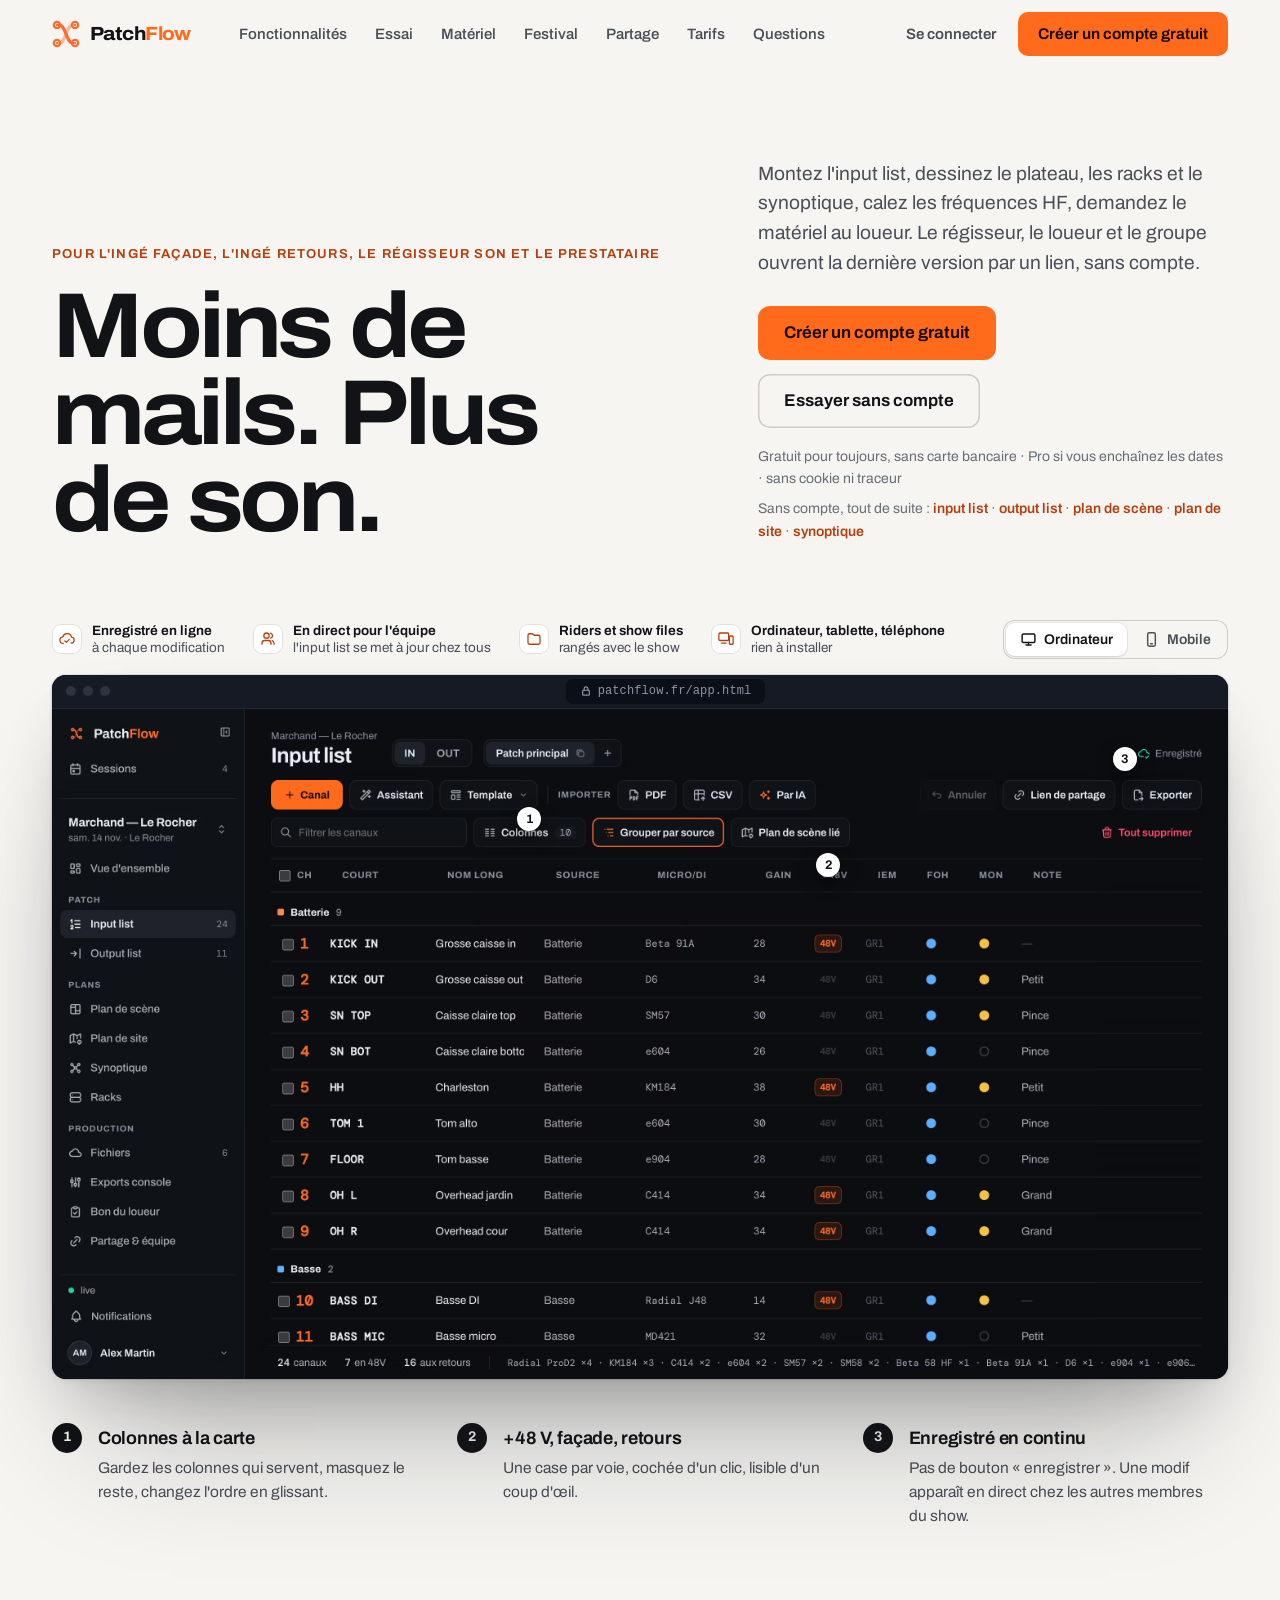
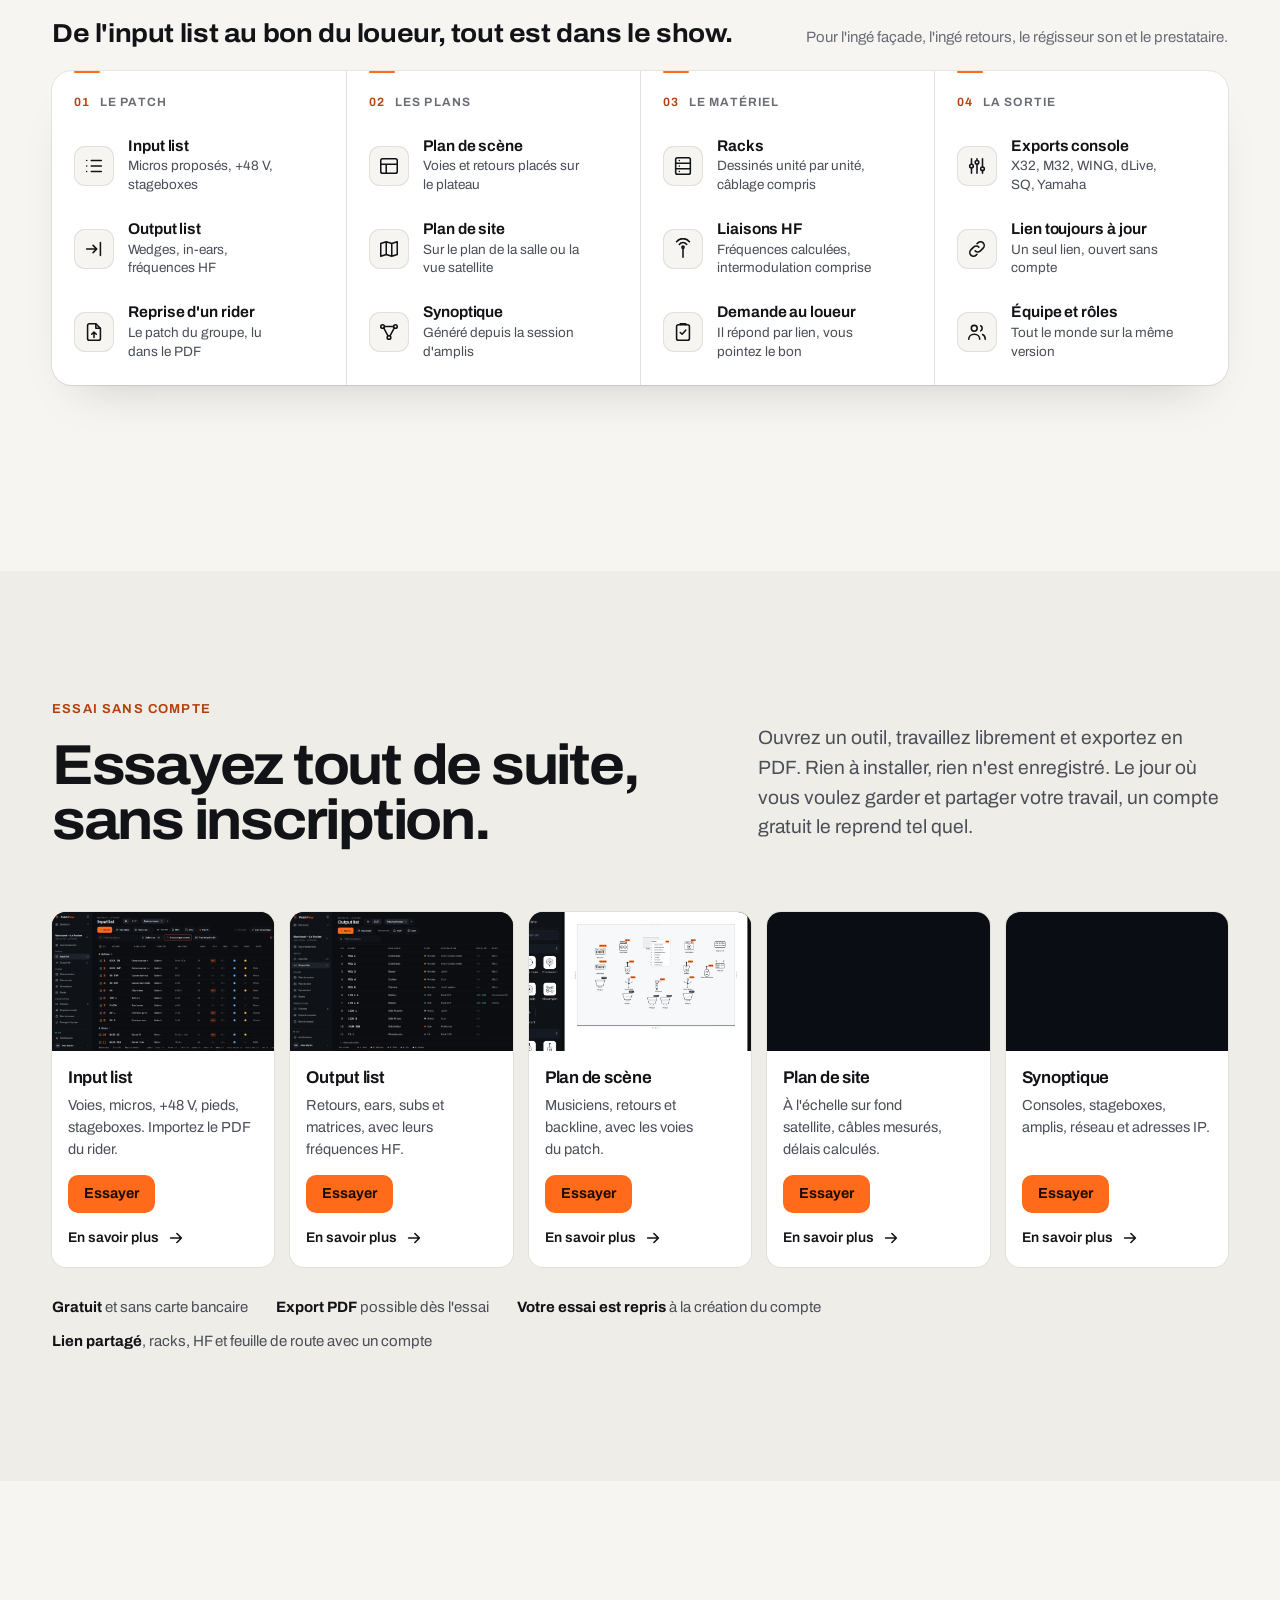
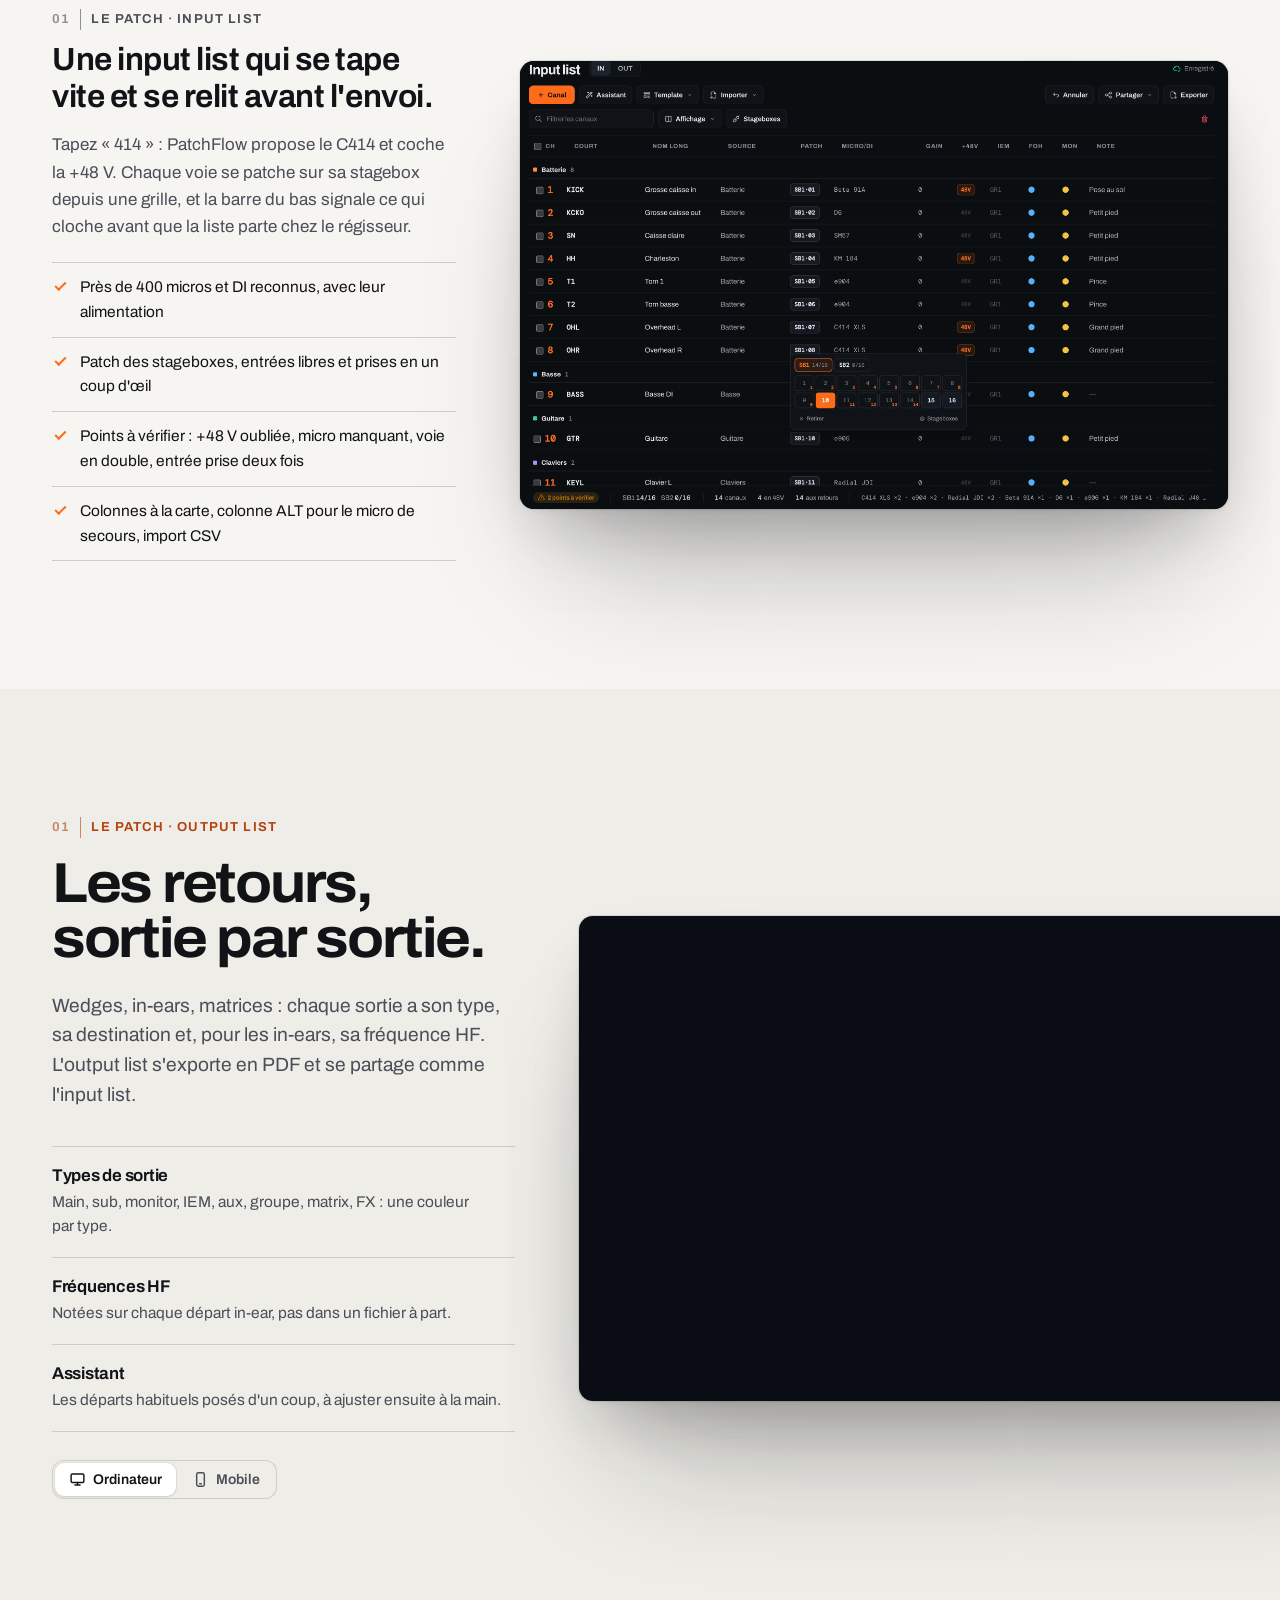
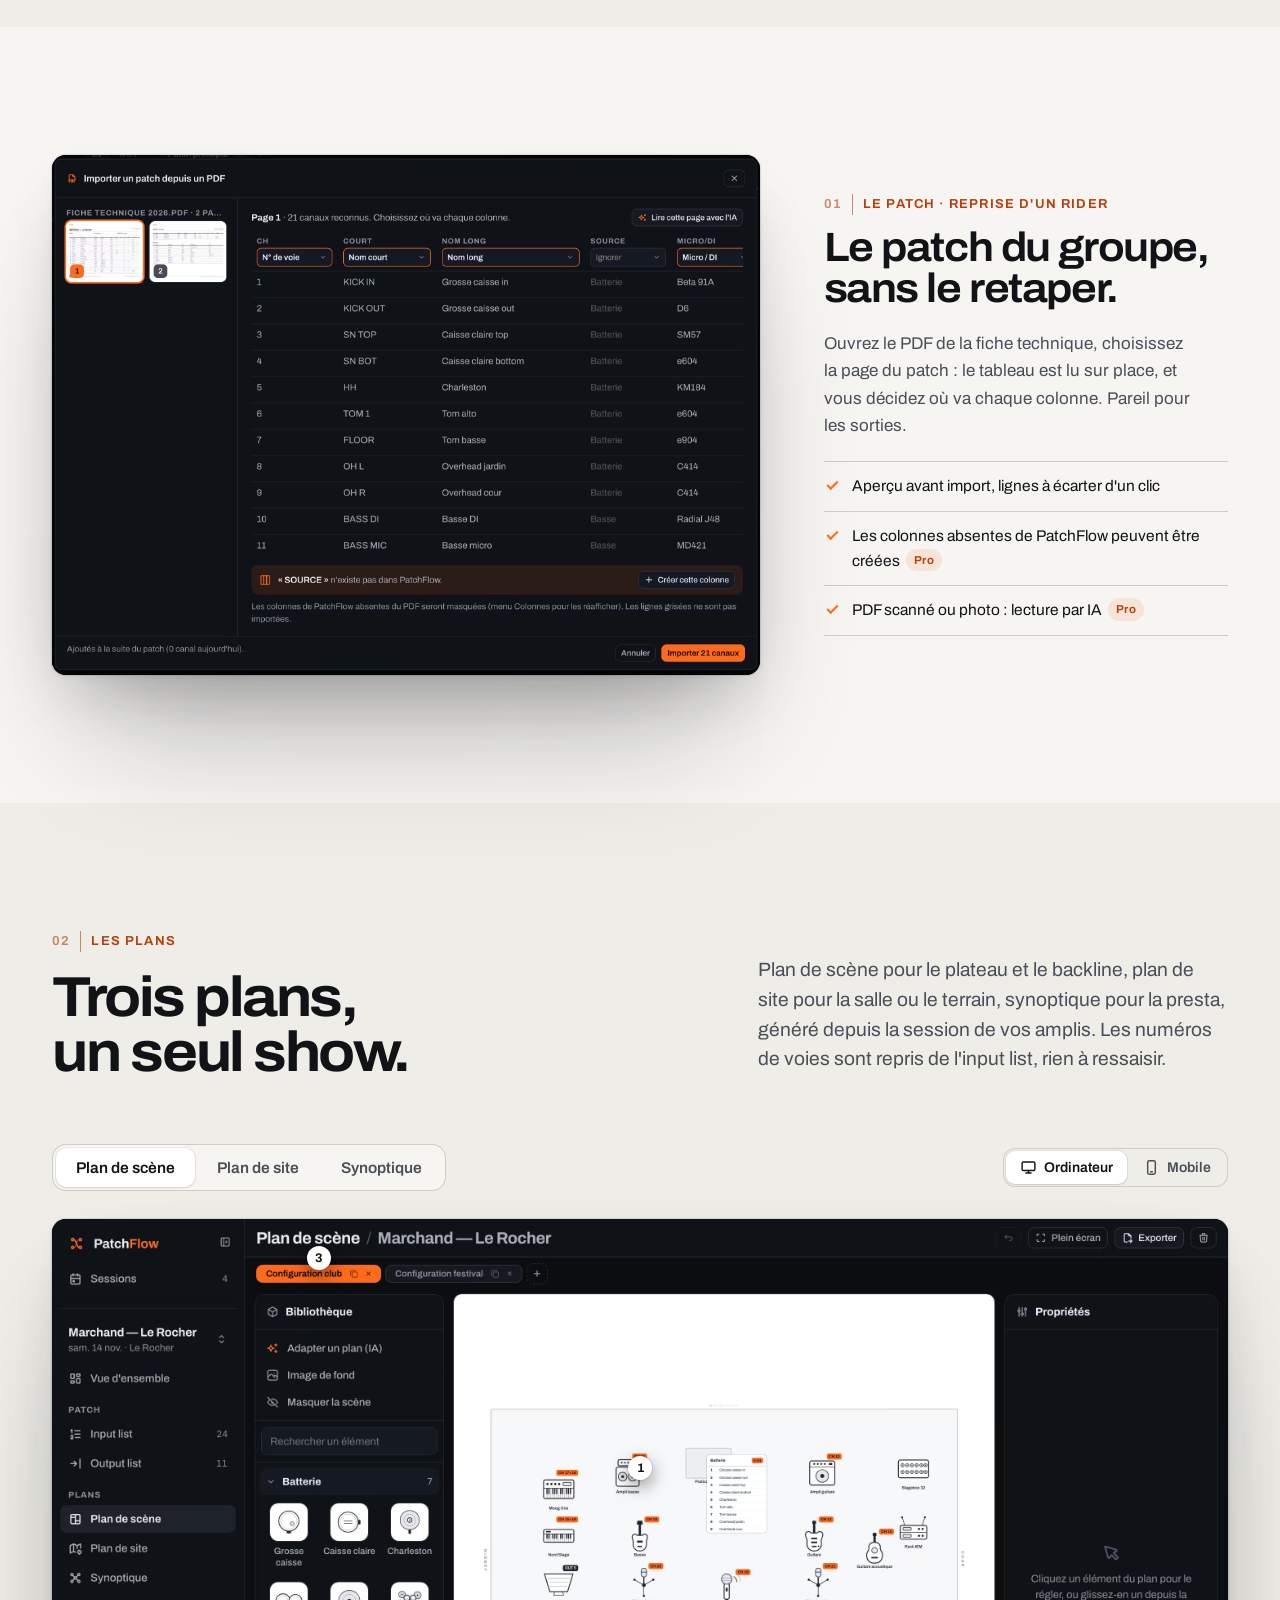
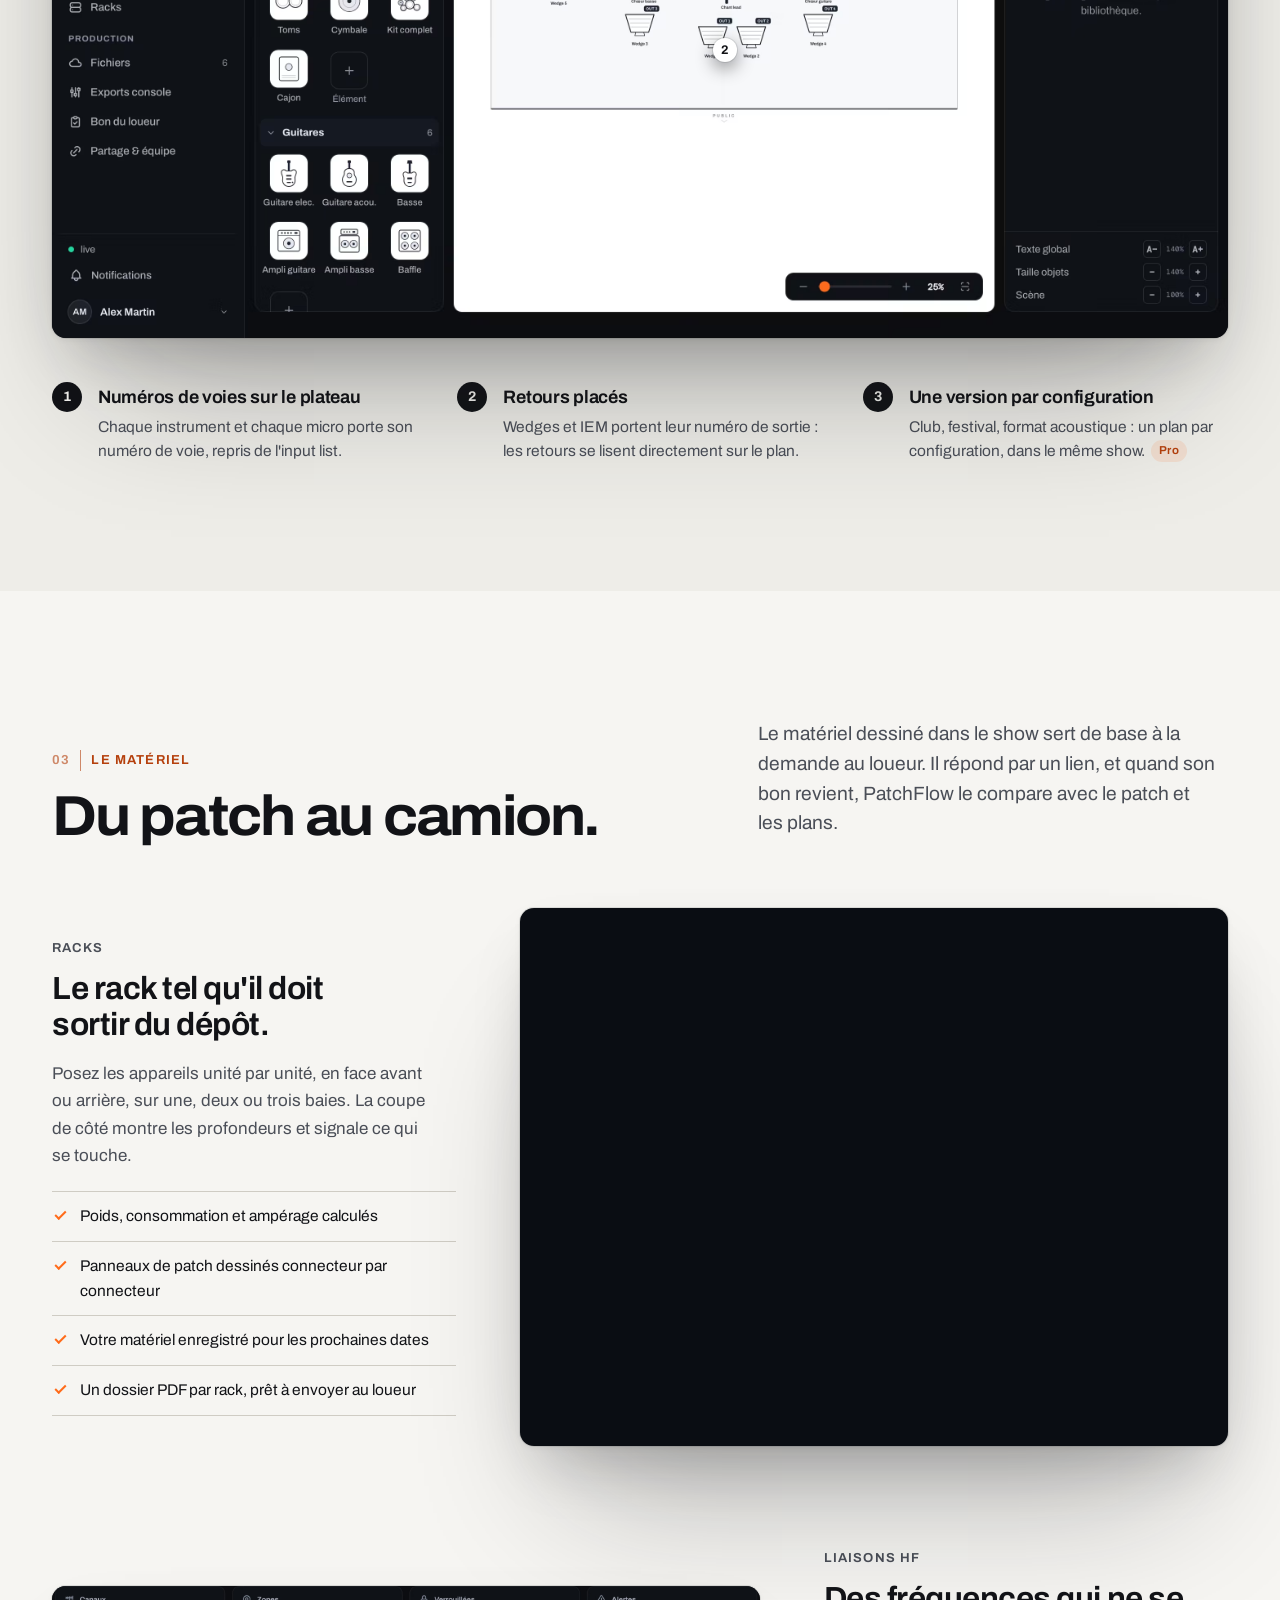
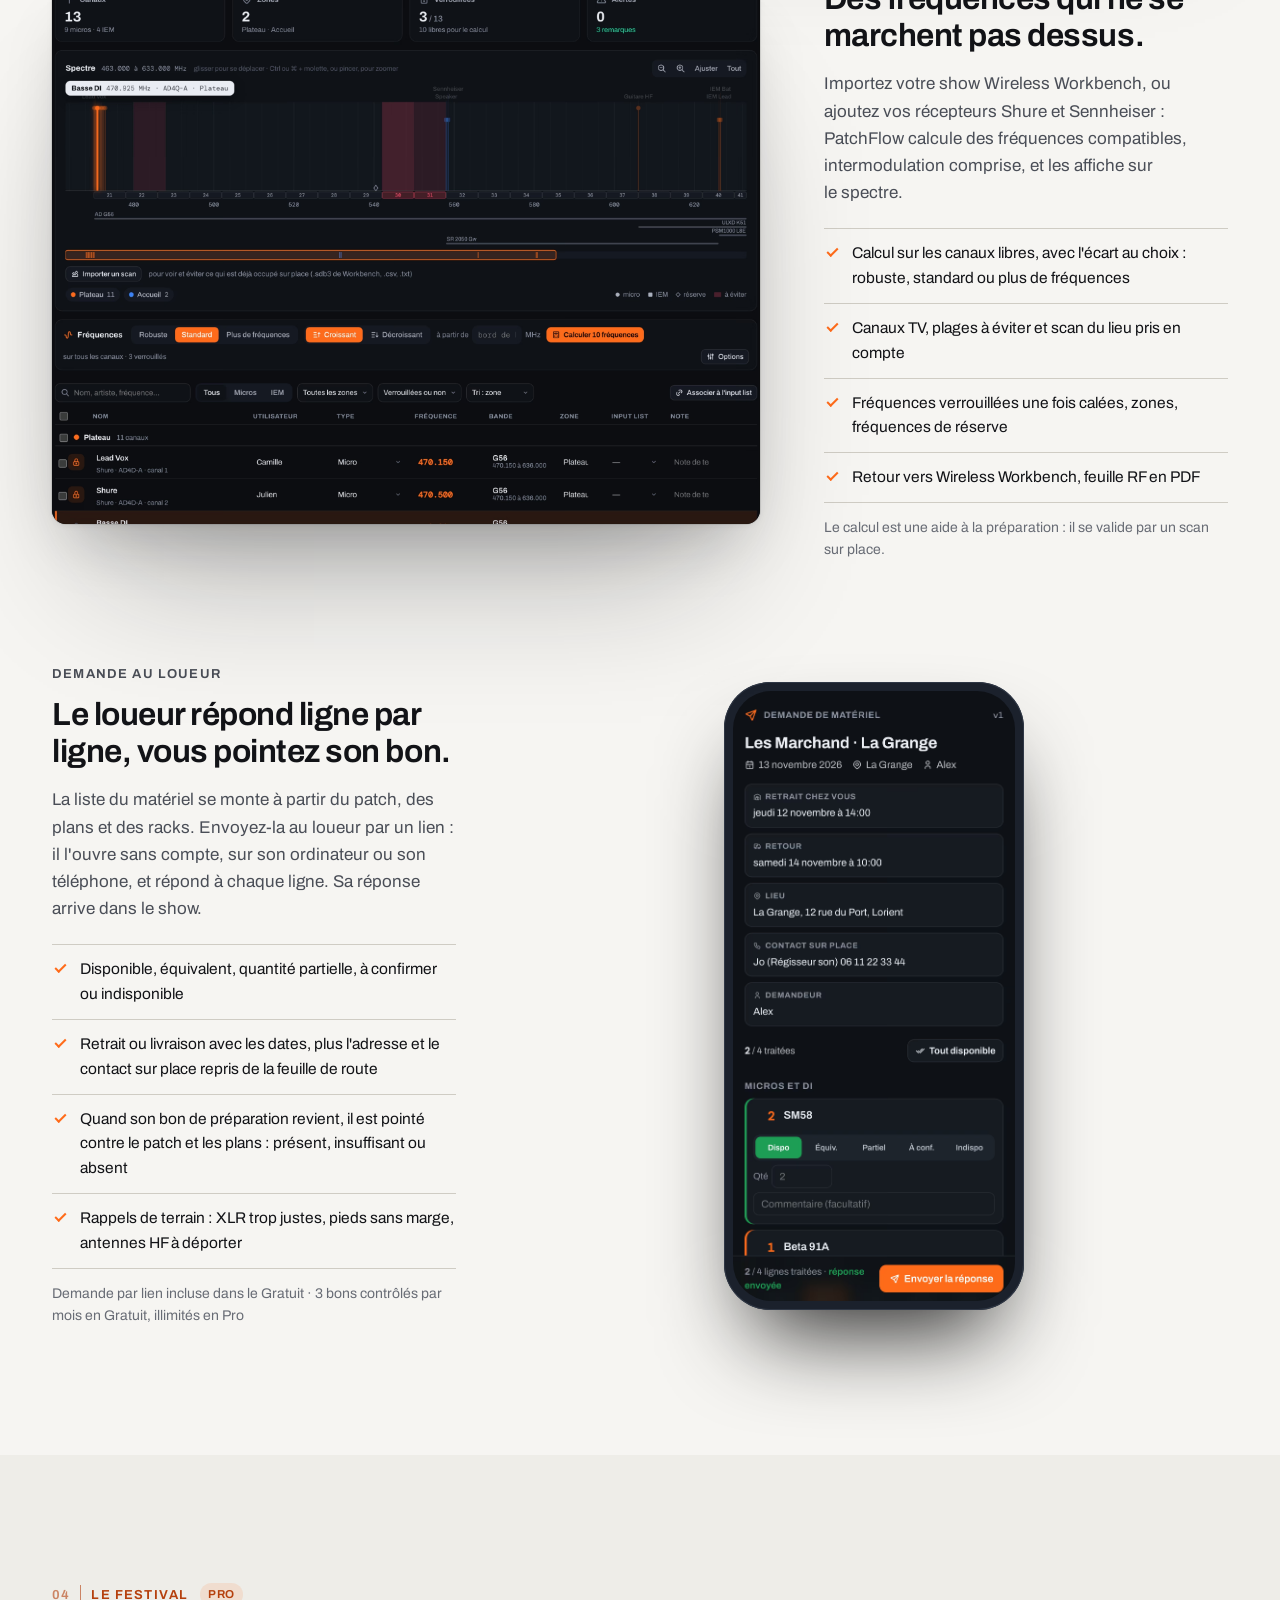
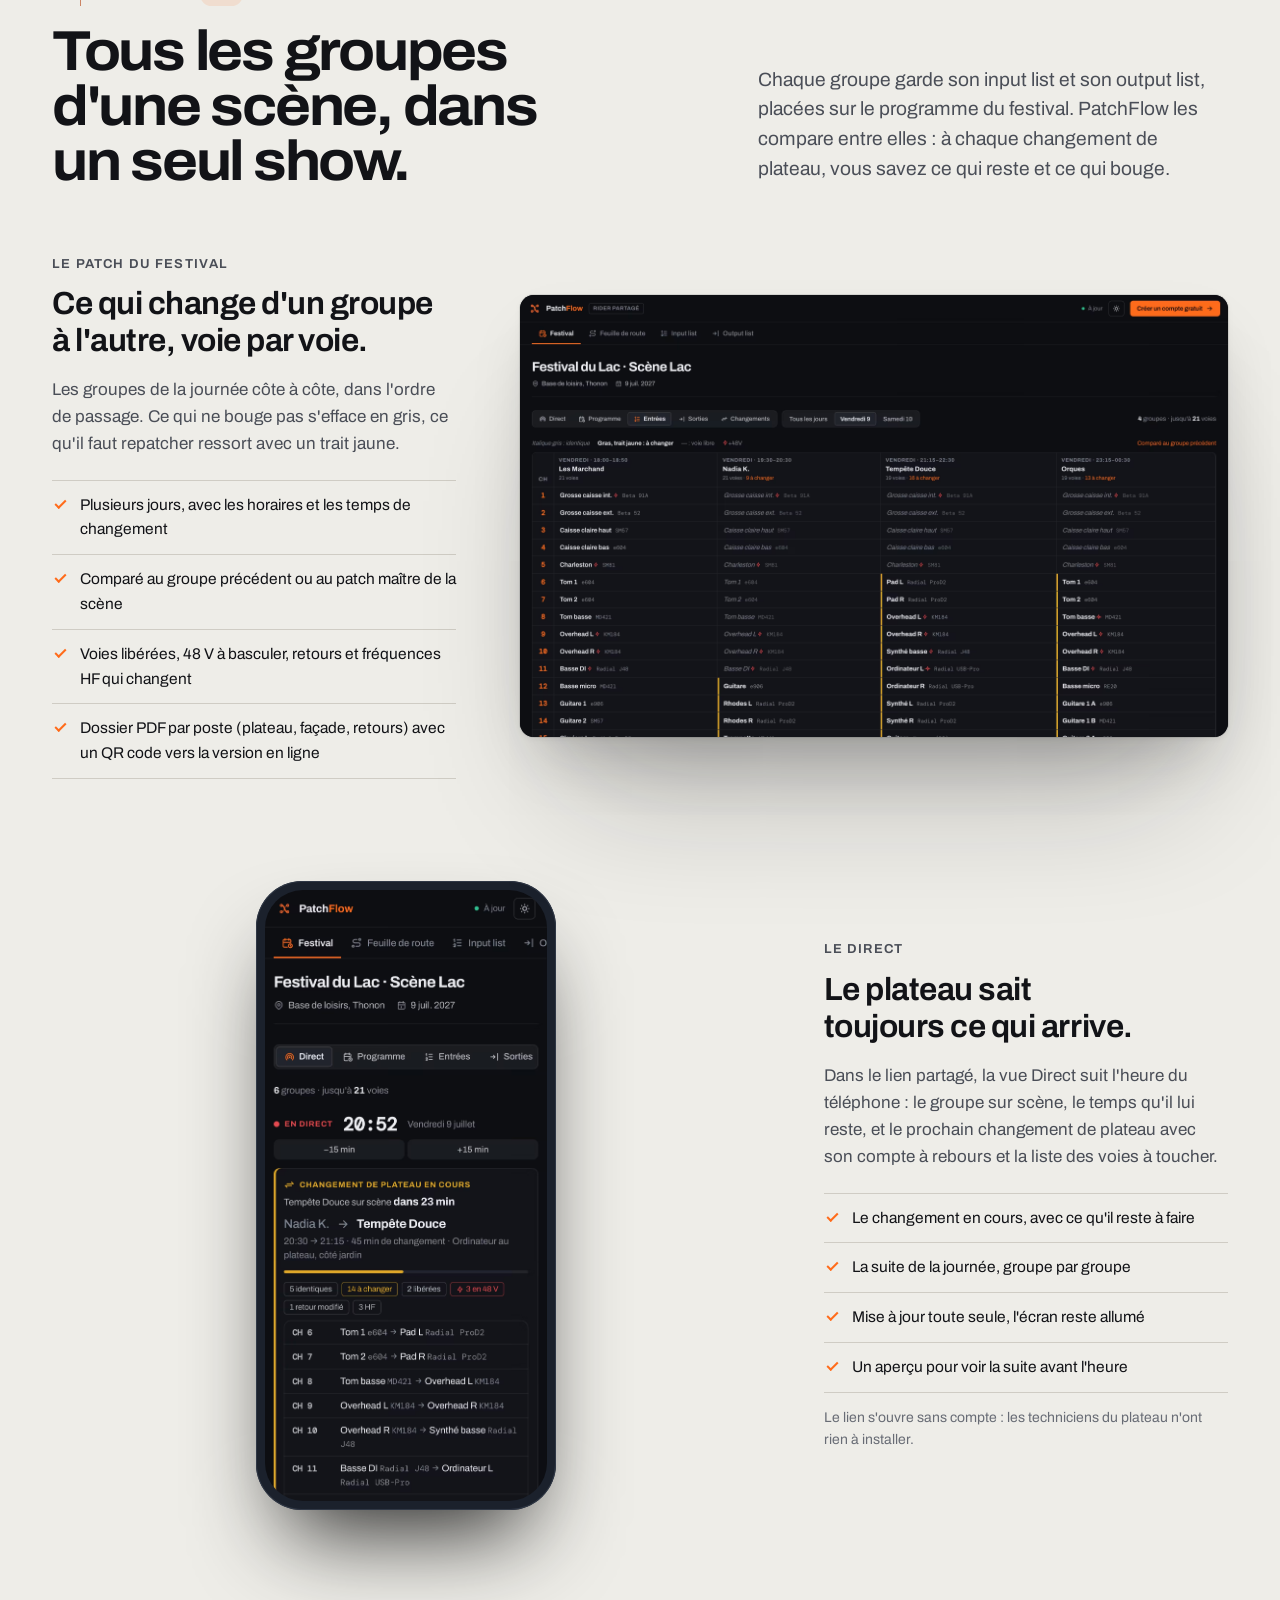
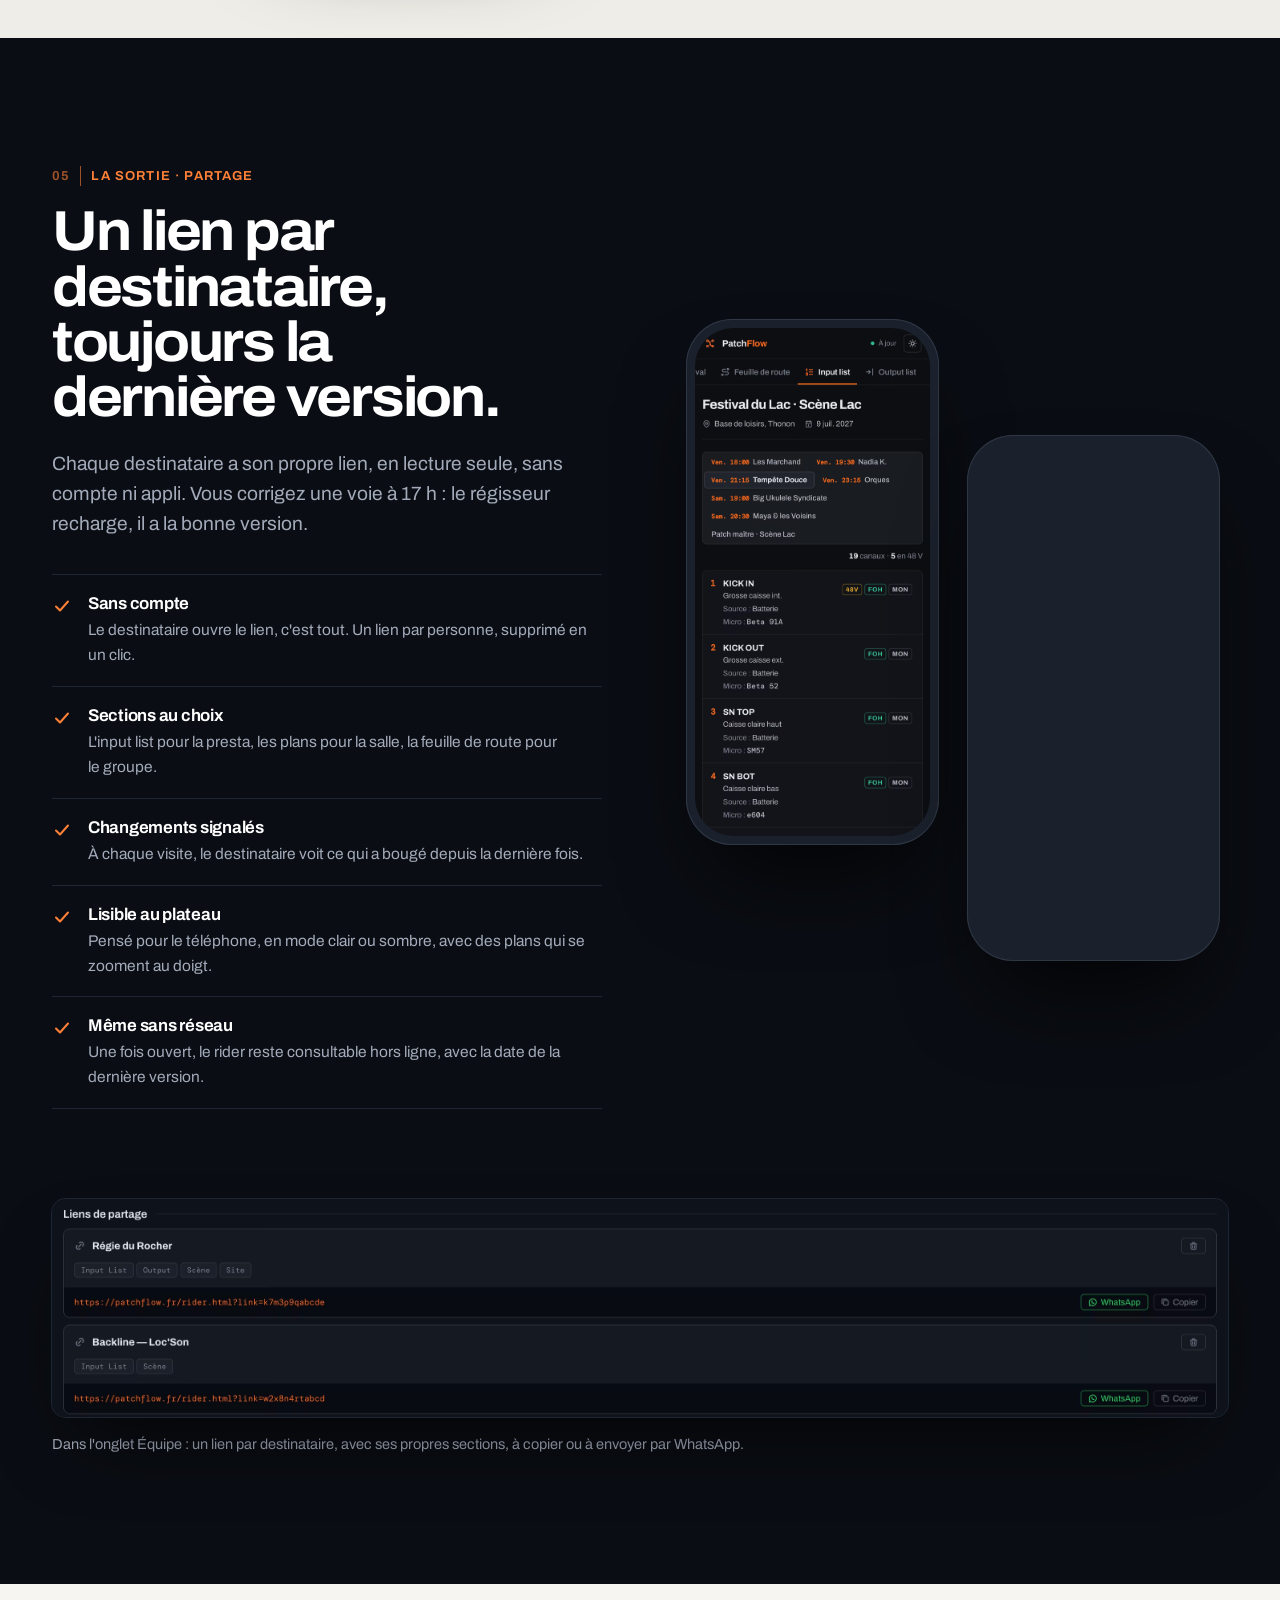
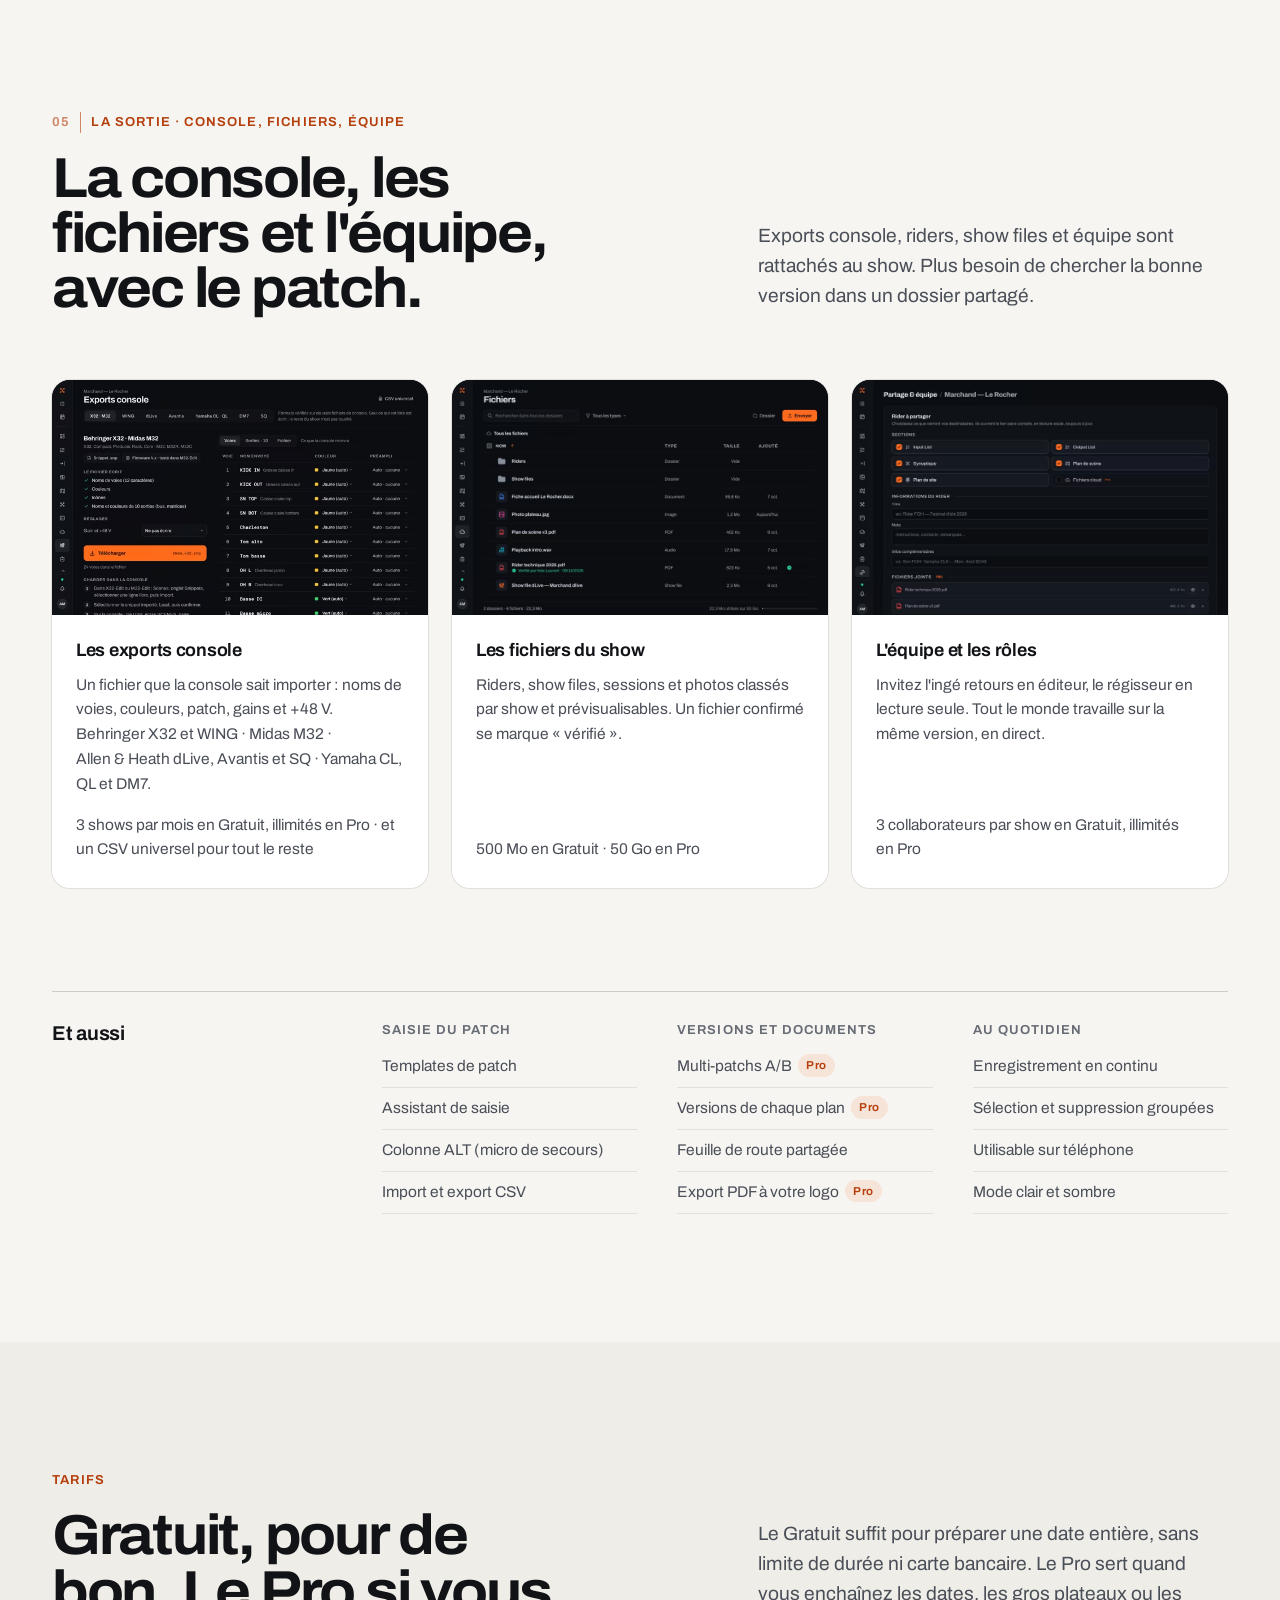
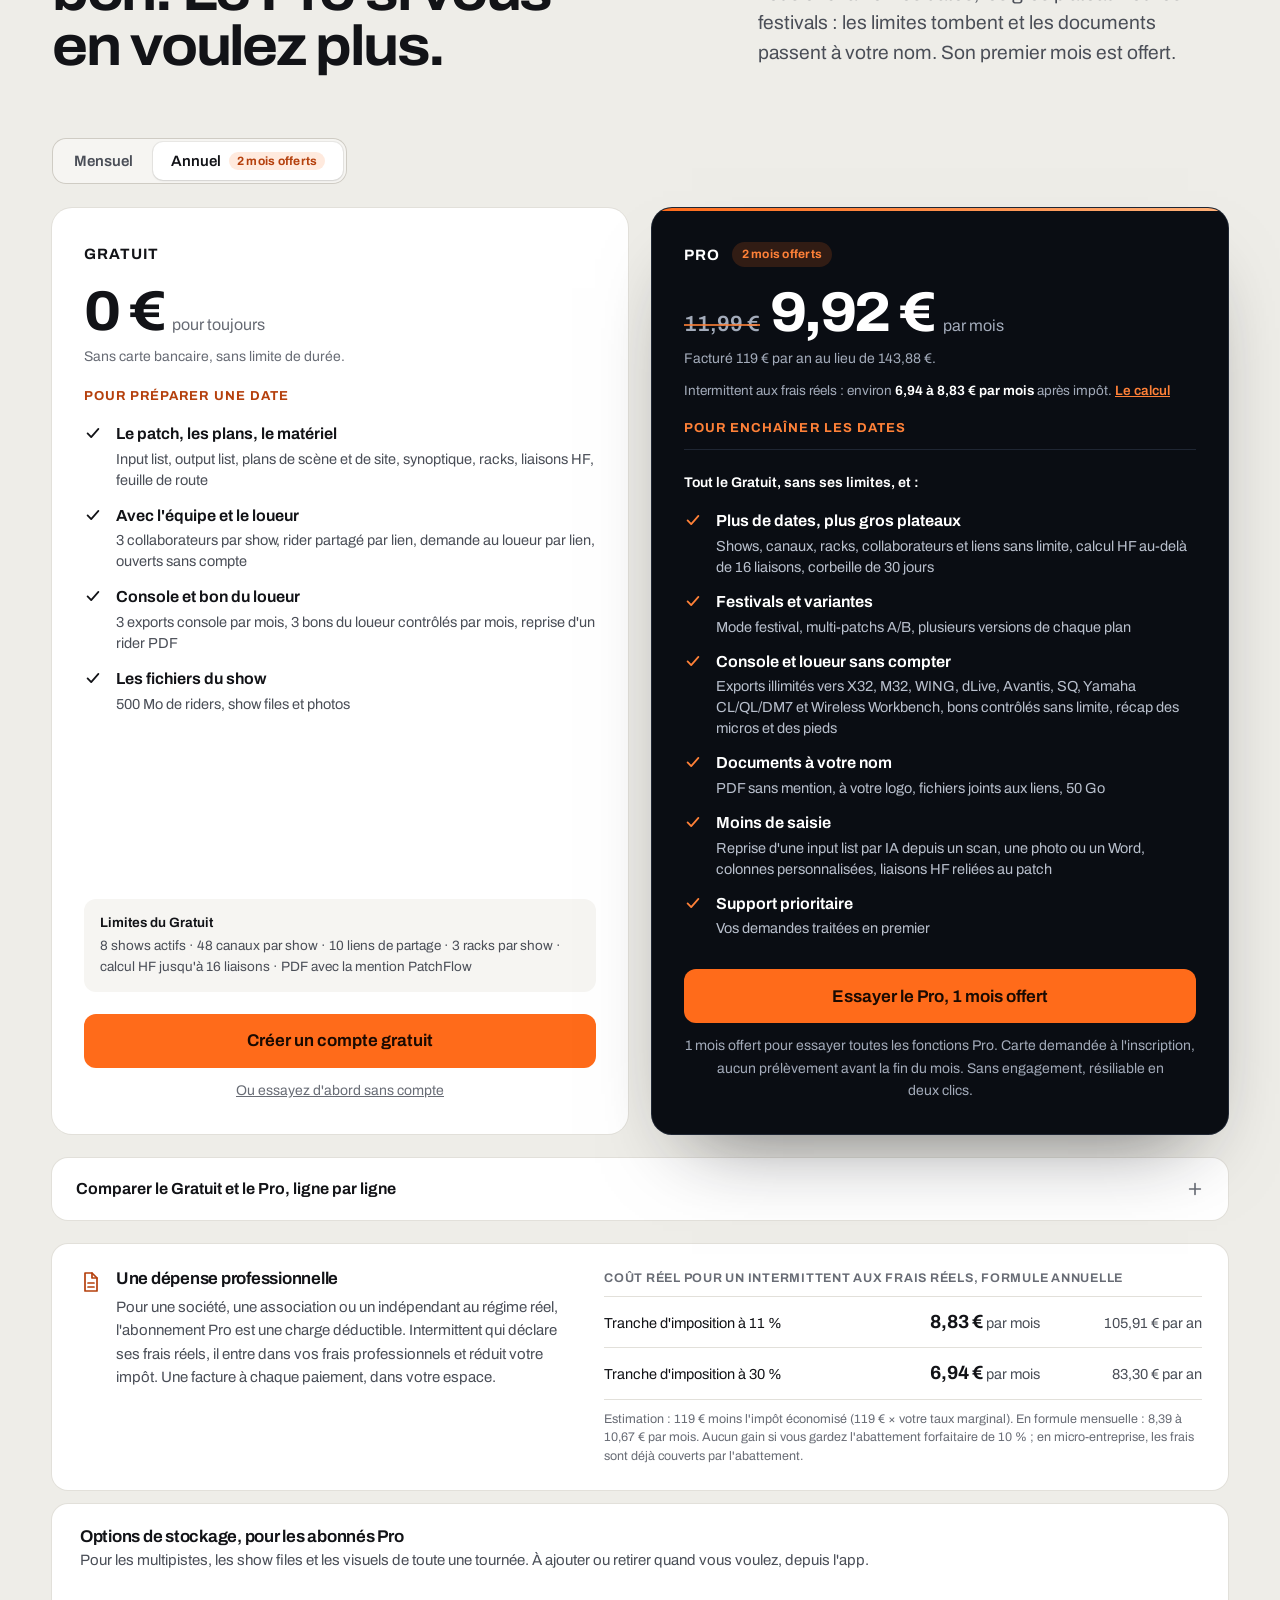
==== index.html @ 05299e14 "Accueil : retour du titre « Moins de mails. Plus de son. » en haut de page, la dernière section repr" ====
<!DOCTYPE html>
<html lang="fr">
<head>
<meta charset="utf-8"/>
<meta name="viewport" content="width=device-width,initial-scale=1"/>
<title>Input list et plan de scène gratuits pour le son · PatchFlow</title>
<meta name="description" content="Faites votre input list, votre plan de scène et votre fiche technique son en ligne, gratuitement et sans inscription. Export PDF et partage par lien."/>
<meta name="theme-color" content="#f6f5f2"/>
<link rel="canonical" href="https://patchflow.fr/"/>
<link rel="icon" type="image/svg+xml" href="/favicon.svg?v=2"/>
<link rel="icon" type="image/png" sizes="96x96" href="/img/favicon-96.png?v=2"/>
<link rel="apple-touch-icon" href="/img/apple-touch-icon.png"/>
<meta property="og:type" content="website"/>
<meta property="og:site_name" content="PatchFlow"/>
<meta property="og:locale" content="fr_FR"/>
<meta property="og:url" content="https://patchflow.fr/"/>
<meta property="og:title" content="PatchFlow — Moins de mails. Plus de son."/>
<meta property="og:description" content="Faites votre input list, votre plan de scène et votre fiche technique son en ligne, gratuitement et sans inscription. Export PDF et partage par lien."/>
<meta property="og:image" content="https://patchflow.fr/img/lp-hero-il.jpg?v=3"/>
<meta name="twitter:card" content="summary_large_image"/>
<meta name="twitter:title" content="PatchFlow — Moins de mails. Plus de son."/>
<meta name="twitter:description" content="Faites votre input list, votre plan de scène et votre fiche technique son en ligne, gratuitement et sans inscription. Export PDF et partage par lien."/>
<meta name="twitter:image" content="https://patchflow.fr/img/lp-hero-il.jpg?v=3"/>
<script>document.documentElement.classList.add('js');setTimeout(function(){if(!window.__rv)document.documentElement.classList.remove('js')},2500);</script>
<link rel="preconnect" href="https://fonts.googleapis.com"/>
<link rel="preconnect" href="https://fonts.gstatic.com" crossorigin/>
<link href="https://fonts.googleapis.com/css2?family=Archivo:wdth,wght@62..125,400..800&display=swap" rel="stylesheet"/>
<link rel="preload" as="image" href="img/lp-hero-il.avif?v=3" type="image/avif" media="(min-width:761px)" fetchpriority="high"/>
<link rel="preload" as="image" href="img/lp-m-il.avif?v=2" type="image/avif" media="(max-width:760px)" fetchpriority="high"/>
<script type="application/ld+json">
{"@context":"https://schema.org","@type":"SoftwareApplication","name":"PatchFlow","applicationCategory":"BusinessApplication","operatingSystem":"Web","inLanguage":"fr",
"description":"Application gratuite pour les techniciens son : input list, output list, plans de scène et de site, synoptique, racks, liaisons HF et bon du loueur, partagés par un lien en lecture seule toujours à jour.",
"author":{"@type":"Person","name":"William Lopes Da Mota"},
"featureList":["Input list et output list","Patch des stageboxes","Plan de scène","Plan de site sur plan de salle ou vue satellite","Synoptique de signal","Dessin de racks 19 pouces","Calcul de fréquences HF","Demande de matériel au loueur par lien et contrôle de son bon","Mode festival","Import d'un patch depuis un PDF","Exports console X32, M32, WING, dLive, SQ, Yamaha","Rider partagé par lien","Essai sans compte"],
"url":"https://patchflow.fr/","image":"https://patchflow.fr/img/lp-hero-il.jpg?v=3",
"offers":[{"@type":"Offer","name":"Gratuit","price":"0","priceCurrency":"EUR"},{"@type":"Offer","name":"Pro mensuel","price":"11.99","priceCurrency":"EUR"},{"@type":"Offer","name":"Pro annuel","price":"119","priceCurrency":"EUR"}]}
</script>
<script type="application/ld+json">{"@context": "https://schema.org", "@type": "FAQPage", "mainEntity": [{"@type": "Question", "name": "Je peux essayer sans créer de compte ?", "acceptedAnswer": {"@type": "Answer", "text": "Oui. L'input list, l'output list, le plan de scène, le plan de site et le synoptique s'ouvrent sans inscription, et vous pouvez exporter en PDF. Rien n'est enregistré : quand vous créez votre compte gratuit, votre essai est repris dans votre premier show."}}, {"@type": "Question", "name": "Je peux l'utiliser sans payer ?", "acceptedAnswer": {"@type": "Answer", "text": "Oui, sans carte bancaire et sans limite de durée. Le plan Gratuit couvre 8 shows actifs de 48 canaux : input list, output list, plans de scène et de site, synoptique, racks, liaisons HF, 3 collaborateurs par show, 10 liens de partage, 3 exports console et 3 contrôles du bon du loueur par mois, et des PDF avec la mention PatchFlow. Vous passez Pro le jour où vous enchaînez les dates."}}, {"@type": "Question", "name": "L'abonnement Pro est-il déductible ?", "acceptedAnswer": {"@type": "Answer", "text": "Oui, si vous l'utilisez pour votre activité. Pour une société, une association ou un indépendant au régime réel, c'est une charge professionnelle, comme vos autres logiciels. Si vous êtes intermittent et que vous déclarez vos frais réels plutôt que l'abattement de 10 %, il compte parmi vos frais professionnels : en formule annuelle, il vous revient à environ 8,83 € par mois dans la tranche à 11 %, et 6,94 € par mois dans la tranche à 30 %. En micro-entreprise, les frais ne se déduisent pas un par un : ils sont couverts par l'abattement forfaitaire. Chaque paiement donne lieu à une facture au nom de votre compte, à retrouver dans Paramètres, Facturation. Votre comptable confirmera selon votre situation."}}, {"@type": "Question", "name": "Je peux tester le Pro avant de payer ?", "acceptedAnswer": {"@type": "Answer", "text": "Oui. Le premier mois de Pro est offert pour un premier abonnement : toutes les fonctions sont ouvertes. Une carte est demandée à l'inscription, mais rien n'est prélevé avant la fin du mois. Si vous résiliez d'ici là, vous ne payez rien et vous repassez en Gratuit, sans perdre vos sessions."}}, {"@type": "Question", "name": "Comment fonctionne le lien de partage ?", "acceptedAnswer": {"@type": "Answer", "text": "Dans l'onglet Équipe, vous cochez les sections à montrer et vous copiez le lien. Le destinataire l'ouvre sans compte, en lecture seule, et voit toujours la dernière version. Vous pouvez créer un lien par destinataire et le supprimer à tout moment."}}, {"@type": "Question", "name": "Mon loueur doit-il créer un compte ?", "acceptedAnswer": {"@type": "Answer", "text": "Non. Vous lui envoyez la demande de matériel par un lien : il l'ouvre sans inscription, sur ordinateur ou téléphone, et répond ligne par ligne (disponible, équivalent, quantité, à confirmer). Sa réponse arrive directement dans votre show. La demande par lien est incluse dans le plan Gratuit."}}, {"@type": "Question", "name": "Que deviennent mes données et celles de mes clients ?", "acceptedAnswer": {"@type": "Answer", "text": "Elles restent à vous. Le site ne pose aucun cookie, n'utilise aucun outil de mesure d'audience et n'affiche pas de publicité : pas de bandeau à accepter, et rien n'est revendu. Chaque membre ne voit que les shows où il est invité, avec le rôle que vous lui donnez, et un lien partagé ne montre que les sections cochées. La base de données est hébergée dans l'Union européenne (Irlande) et les échanges sont chiffrés. Vous pouvez tout exporter, et supprimer votre compte avec toutes ses données depuis les paramètres."}}, {"@type": "Question", "name": "Est-ce que ça marche sur téléphone ?", "acceptedAnswer": {"@type": "Answer", "text": "Oui pour consulter : input list, output list, fichiers et plans zoomables au doigt, ainsi que les liens partagés. L'édition des plans reste plus confortable sur ordinateur, où vous avez la place de travailler."}}, {"@type": "Question", "name": "Je peux reprendre mon patch Excel ?", "acceptedAnswer": {"@type": "Answer", "text": "Oui. L'import CSV charge votre patch en une fois, et l'export CSV vous le rend à tout moment. En Pro, l'assistant IA peut aussi reprendre une input list existante depuis un PDF, une photo ou un document Word."}}, {"@type": "Question", "name": "Plusieurs configurations pour un même show ?", "acceptedAnswer": {"@type": "Answer", "text": "Oui, en Pro. Les multi-patchs gèrent les variantes (A/B, plateau festival, version acoustique) et chaque plan peut exister en plusieurs versions dans le même show."}}]}</script>
<style>
/* ══════════════════════════════════════════════════════════════════
   PatchFlow — page d'accueil
   Parti pris : une page claire et éditoriale où l'app, montrée en grand
   et en vrai, porte le discours. Une typographie, un accent, peu de mots.
   ══════════════════════════════════════════════════════════════════ */
:root{
  --bg:#f6f5f2; --bg2:#eeede8; --card:#ffffff;
  --ink:#121317; --ink2:#4a4e57; --ink3:#686c75;
  --rule:#e2e0da; --rule2:#cfccc4;
  --acc:#ff6b1a; --acc2:#ff8138; --acc-ink:#b5400d;
  --night:#0a0d13; --night2:#121722; --nt:#edeff4; --nt2:#a3abba; --nrule:#1f2633;
  --f:'Archivo',system-ui,-apple-system,'Segoe UI',sans-serif;
  --w:1240px; --g:clamp(20px,4vw,32px);
}
*,*::before,*::after{box-sizing:border-box}
*{margin:0;padding:0}
html{scroll-behavior:smooth;-webkit-text-size-adjust:100%}
body{background:var(--bg);color:var(--ink);font-family:var(--f);font-size:17px;line-height:1.6;
  -webkit-font-smoothing:antialiased;text-rendering:optimizeLegibility;overflow-x:hidden}
img{display:block;max-width:100%;height:auto}
a{color:inherit}
::selection{background:rgba(255,107,26,.25)}
:focus-visible{outline:2px solid var(--acc);outline-offset:3px;border-radius:4px}
@media(prefers-reduced-motion:reduce){html{scroll-behavior:auto}*,*::before,*::after{transition:none!important;animation:none!important}}
.w{max-width:var(--w);margin:0 auto;padding:0 var(--g)}
.skip{position:absolute;left:-9999px;top:8px;z-index:300;background:var(--ink);color:#fff;padding:10px 16px;border-radius:8px;font-weight:600;text-decoration:none}
.skip:focus{left:8px}

/* ── Typographie ─────────────────────────────────────────────────── */
h1,h2,h3{font-weight:700;letter-spacing:-.03em;line-height:1.02;text-wrap:balance}
.display{font-size:clamp(46px,7.2vw,100px);font-stretch:112%;font-weight:700;letter-spacing:-.045em;line-height:.94}
h2{font-size:clamp(34px,4.4vw,58px);font-stretch:108%;letter-spacing:-.04em;line-height:.98}
h3{font-size:18px;font-weight:650;letter-spacing:-.015em;line-height:1.3}
p{text-wrap:pretty}
.kicker{font-size:13px;font-weight:650;letter-spacing:.09em;text-transform:uppercase;color:var(--acc-ink);margin-bottom:18px}
.lede{font-size:clamp(17px,1.5vw,20px);line-height:1.55;color:var(--ink2)}
.fine{font-size:14px;color:var(--ink3)}
.tag{display:inline-block;font-size:11.5px;font-weight:650;letter-spacing:.04em;padding:2px 8px;border-radius:99px;
  background:rgba(255,107,26,.12);color:var(--acc-ink);vertical-align:2px;margin-left:6px}

/* ── Boutons et liens ────────────────────────────────────────────── */
.btn{display:inline-flex;align-items:center;justify-content:center;gap:10px;height:44px;padding:0 20px;border-radius:10px;
  background:var(--acc);color:#1a0a02;font-family:var(--f);font-size:15.5px;font-weight:650;text-decoration:none;white-space:nowrap;
  border:0;cursor:pointer;transition:background .15s,transform .15s}
.btn:hover{background:var(--acc2)}
.btn:active{transform:translateY(1px)}
.btn-lg{height:54px;padding:0 26px;font-size:17px;border-radius:12px}
.btn-ghost{background:transparent;color:var(--ink);box-shadow:inset 0 0 0 1.5px var(--rule2)}
.btn-ghost:hover{background:var(--card);box-shadow:inset 0 0 0 1.5px var(--ink3)}
.more{display:inline-flex;align-items:center;gap:8px;font-weight:600;font-size:16px;text-decoration:none;color:var(--ink)}
.more svg{width:18px;height:18px;transition:transform .15s}
.more:hover svg{transform:translateX(3px)}
.more:hover{color:var(--acc-ink)}

/* ── En-tête ─────────────────────────────────────────────────────── */
.top{position:sticky;top:0;z-index:100;background:rgba(246,245,242,.86);backdrop-filter:saturate(160%) blur(14px);
  -webkit-backdrop-filter:saturate(160%) blur(14px);border-bottom:1px solid transparent;transition:border-color .2s}
.top.scrolled{border-bottom-color:var(--rule)}
.top-in{display:flex;align-items:center;gap:36px;height:68px}
.logo{display:flex;align-items:center;gap:10px;text-decoration:none;flex-shrink:0}
.logo svg{width:28px;height:28px}
.logo span{font-size:19px;font-weight:750;font-stretch:108%;letter-spacing:-.03em}
.logo em{font-style:normal;color:var(--acc)}
.menu{display:flex;gap:4px;flex:1}
.menu a{position:relative;padding:8px 12px;border-radius:8px;font-size:15px;font-weight:550;color:var(--ink2);text-decoration:none;transition:color .15s,background .15s}
.menu a:hover{color:var(--ink);background:rgba(18,19,23,.05)}
.menu a[aria-current=true]{color:var(--ink)}
.menu a[aria-current=true]::after{content:"";position:absolute;left:12px;right:12px;bottom:2px;height:2px;border-radius:2px;background:var(--acc)}
.top-act{display:flex;align-items:center;gap:22px}
.signin{font-size:15px;font-weight:600;text-decoration:none;color:var(--ink2)}
.signin:hover{color:var(--ink)}
.burger{display:none;margin-left:auto;width:44px;height:44px;border:0;border-radius:10px;background:transparent;
  box-shadow:inset 0 0 0 1.5px var(--rule2);cursor:pointer;align-items:center;justify-content:center;color:var(--ink)}
.burger svg{width:20px;height:20px}
.drawer{display:none;border-top:1px solid var(--rule);background:var(--bg)}
.drawer.open{display:block}
.drawer a:not(.btn){display:block;padding:16px var(--g);font-size:18px;font-weight:600;text-decoration:none;border-bottom:1px solid var(--rule)}
.drawer .act{display:flex;flex-direction:column;gap:12px;padding:20px var(--g) 26px}
.drawer .btn{width:100%}

/* ── Rythme ──────────────────────────────────────────────────────── */
.chapter{padding:clamp(72px,10vw,144px) 0}
.band{background:var(--bg2)}
.head{display:grid;grid-template-columns:minmax(0,7fr) minmax(0,5fr);gap:48px;align-items:end;margin-bottom:clamp(36px,5vw,64px)}
.head .lede{max-width:46ch;padding-bottom:6px}

/* ── Essai sans compte ── */
.try-grid{display:grid;grid-template-columns:repeat(5,minmax(0,1fr));gap:16px}
.try-card{display:flex;flex-direction:column;border-radius:14px;background:var(--card);box-shadow:0 0 0 1px var(--rule);overflow:hidden;transition:box-shadow .15s,transform .15s}
.try-card:hover{box-shadow:0 0 0 1.5px var(--acc),0 18px 40px -20px rgba(18,19,23,.3);transform:translateY(-2px)}
.try-shot{display:block;aspect-ratio:16/10;background:var(--night);overflow:hidden}
.try-shot img{width:100%;height:100%;object-fit:cover;object-position:left top}
.try-shot img.zoom{transform:scale(1.75);transform-origin:60% 50%}
.try-in{display:flex;flex-direction:column;gap:6px;padding:16px 16px 18px;flex:1}
.try-in h3{font-size:17px}
.try-in p{font-size:14.5px;color:var(--ink2);line-height:1.5;flex:1}
.try-a{display:flex;align-items:center;gap:14px;flex-wrap:wrap;margin-top:8px}
.try-a .btn{height:38px;padding:0 16px;font-size:14.5px}
.try-a .more{font-size:14px}
.try-notes{list-style:none;display:flex;flex-wrap:wrap;gap:10px 28px;margin-top:28px;font-size:15px;color:var(--ink2)}
.try-notes b{color:var(--ink)}
@media(max-width:1100px){.try-grid{grid-template-columns:repeat(3,minmax(0,1fr))}}
@media(max-width:760px){.try-grid{grid-template-columns:1fr 1fr}.try-in p{font-size:13.5px}}
.try-desk{display:none}
@media(max-width:480px){.try-grid{grid-template-columns:1fr;gap:10px}.try-card{flex-direction:row}.try-shot{width:104px;flex:none;aspect-ratio:auto}
  .try-in{padding:12px 14px;gap:3px}.try-in h3{font-size:16px;display:flex;align-items:center;gap:8px;flex-wrap:wrap}.try-in p{font-size:13px}
  .try-a{margin-top:6px;gap:12px}.try-a .btn{height:34px;padding:0 13px;font-size:13.5px}.try-a .more{font-size:13px}
  .try-desk{display:inline;font-size:11px;font-weight:600;color:var(--ink3);background:var(--bg2);padding:1px 7px;border-radius:99px}}

/* ── Captures d'écran ─────────────────────────────────────────────
   Le produit est montré tel quel : cadre sombre de l'app, bord net,
   ombre portée longue et douce. */
.shot{position:relative;border-radius:14px;background:var(--night);
  box-shadow:0 0 0 1px rgba(18,19,23,.10),0 2px 6px rgba(18,19,23,.05),0 30px 60px -20px rgba(18,19,23,.22),0 90px 140px -50px rgba(18,19,23,.32)}
.shot-in{position:relative}
.swipe{display:none}
.shot picture{display:block;border-radius:14px;overflow:hidden}
.shot img{width:100%}
/* Repères numérotés posés sur l'interface */
.pin{position:absolute;transform:translate(-50%,-50%);width:24px;height:24px;border-radius:50%;background:#fff;color:var(--ink);
  font-size:12.5px;font-weight:700;display:flex;align-items:center;justify-content:center;
  box-shadow:0 0 0 1px rgba(18,19,23,.10),0 6px 18px rgba(0,0,0,.45);pointer-events:none}
.notes{list-style:none;display:grid;grid-template-columns:repeat(3,minmax(0,1fr));gap:40px;margin-top:44px}
.notes li{display:grid;grid-template-columns:30px minmax(0,1fr);gap:16px;align-items:start}
.notes .n{width:30px;height:30px;border-radius:50%;background:var(--ink);color:var(--bg);font-size:14px;font-weight:700;
  display:flex;align-items:center;justify-content:center}
.notes h3{margin:4px 0 6px}
.notes p{font-size:15.5px;color:var(--ink2);line-height:1.55}

/* ── Hero ────────────────────────────────────────────────────────── */
.hero{padding:clamp(48px,7vw,96px) 0 clamp(72px,9vw,128px)}
.hero-grid{display:grid;grid-template-columns:minmax(0,7fr) minmax(0,5fr);gap:48px;align-items:end;margin-bottom:clamp(44px,6vw,80px)}
.hero .lede{margin-bottom:28px}
.ctas{display:flex;align-items:center;gap:14px 26px;flex-wrap:wrap;margin-bottom:18px}
.tools-try{margin-top:8px}.tools-try a{color:var(--acc-ink);font-weight:600;text-decoration:none}.tools-try a:hover{text-decoration:underline}

/* ── Output list : texte à gauche, capture qui sort du cadre à droite ── */
.split-sec{overflow:hidden}
.split{display:grid;grid-template-columns:minmax(0,5fr) minmax(0,7fr);gap:clamp(40px,5vw,72px);align-items:center}
.split .lede{margin-top:24px}
.facts{list-style:none;margin-top:36px;border-top:1px solid var(--rule2)}
.facts li{padding:18px 0;border-bottom:1px solid var(--rule2)}
.facts h3{font-size:17px;margin-bottom:3px}
.facts p{font-size:15.5px;color:var(--ink2)}
/* Plus large que sa colonne : la section coupe la capture au bord de l'écran, juste après la colonne HF */
.bleed{width:clamp(760px,70vw,1015px);max-width:none}
.bleed,.bleed picture{border-radius:14px 0 0 14px}

/* ── Onglets des plans ───────────────────────────────────────────── */
.seg{display:inline-flex;gap:2px;padding:4px;border-radius:14px;background:var(--bg);box-shadow:inset 0 0 0 1px var(--rule2);margin-bottom:28px;
  max-width:100%;overflow-x:auto;scrollbar-width:none}
.seg::-webkit-scrollbar{display:none}
.seg button{border:0;background:transparent;font-family:var(--f);font-size:15.5px;font-weight:600;color:var(--ink2);
  padding:11px 20px;border-radius:10px;cursor:pointer;white-space:nowrap;transition:color .15s,background .15s}
.seg button:hover{color:var(--ink)}
.seg button[aria-selected=true]{background:var(--card);color:var(--ink);box-shadow:0 1px 2px rgba(18,19,23,.10),0 0 0 1px rgba(18,19,23,.06)}
.panel[hidden]{display:none}

/* ── Partage (bande sombre) ──────────────────────────────────────── */
.night{background:var(--night);color:var(--nt)}
.night .kicker{color:var(--acc2)}
.night .lede,.night p{color:var(--nt2)}
.night h2,.night h3{color:#fff}
.share{padding:clamp(72px,10vw,144px) 0}
.share-grid{display:grid;grid-template-columns:minmax(0,1fr) minmax(0,1fr);gap:clamp(40px,6vw,96px);align-items:center}
.share-list{list-style:none;margin-top:36px;border-top:1px solid var(--nrule)}
.share-list li{display:grid;grid-template-columns:22px minmax(0,1fr);gap:14px;padding:18px 0;border-bottom:1px solid var(--nrule)}
.share-list svg{width:20px;height:20px;color:var(--acc2);margin-top:3px}
.share-list h3{font-size:17px;margin-bottom:3px}
.share-list p{font-size:15.5px}
.phones{position:relative;display:flex;justify-content:center;gap:28px;padding:10px 0 60px}
.phone{width:min(46%,272px);border-radius:46px;padding:9px;background:#1b212c;flex-shrink:0;
  box-shadow:inset 0 0 0 1px #2f3745,0 50px 90px -30px rgba(0,0,0,.85)}
.phone img{border-radius:38px}
.phone{transform:translateY(calc(var(--par,0) * -1px))}
.phone:nth-child(2){transform:translateY(calc(56px + var(--par,0) * 1px))}
.link-shot{margin-top:clamp(56px,7vw,96px)}
.link-shot .shot{box-shadow:0 0 0 1px var(--nrule),0 40px 80px -30px rgba(0,0,0,.7)}
.caption{margin-top:16px;font-size:14.5px;color:var(--nt2)}

/* ── Préparation : cartes ─────────────────────────────────────────── */
.cards{display:grid;grid-template-columns:repeat(3,minmax(0,1fr));gap:24px}
.card{display:flex;flex-direction:column;background:var(--card);border-radius:18px;overflow:hidden;
  box-shadow:0 0 0 1px var(--rule),0 1px 2px rgba(18,19,23,.04)}
.card-img{aspect-ratio:16/10;background:var(--night);overflow:hidden}
.card-img picture,.card-img img{display:block;width:100%;height:100%}
.card-img img{object-fit:cover;object-position:left top}
.card-b{padding:24px 24px 26px;display:flex;flex-direction:column;gap:10px;flex:1}
.card-b p{font-size:15.5px;color:var(--ink2)}
.card-b .fine{margin-top:auto;padding-top:6px}
.aussi{display:grid;grid-template-columns:minmax(0,3fr) minmax(0,9fr);gap:48px;margin-top:clamp(64px,8vw,112px);padding-top:28px;border-top:1px solid var(--rule2)}
.aussi h3{font-size:20px}
.aussi ul{list-style:none;columns:3;column-gap:40px}
.aussi li{break-inside:avoid;padding:8px 0;border-bottom:1px solid var(--rule);font-size:15.5px;color:var(--ink2)}

/* ── Tarifs ──────────────────────────────────────────────────────── */
.plans{display:grid;grid-template-columns:repeat(2,minmax(0,1fr));gap:24px;align-items:stretch}
.plan{display:flex;flex-direction:column;background:var(--card);border-radius:20px;padding:34px 32px 32px;box-shadow:0 0 0 1px var(--rule)}
.plan.pro{box-shadow:0 0 0 2px var(--ink)}
.plan-nm{font-size:15px;font-weight:700;letter-spacing:.06em;text-transform:uppercase}
.price{display:flex;align-items:baseline;gap:8px;margin:18px 0 6px}
.price b{font-size:56px;font-weight:750;font-stretch:108%;letter-spacing:-.045em;line-height:1}
.price span{font-size:16px;color:var(--ink3)}
.plan ul{list-style:none;margin:24px 0 30px;padding-top:24px;border-top:1px solid var(--rule);display:flex;flex-direction:column;gap:12px;flex:1}
.plan li{display:grid;grid-template-columns:20px minmax(0,1fr);gap:12px;font-size:16px;color:var(--ink2)}
.plan li svg{width:18px;height:18px;margin-top:3px;color:var(--ink)}
.plan .btn{width:100%}
.addon{display:flex;align-items:center;gap:24px;flex-wrap:wrap;margin-top:24px;padding:22px 28px;border-radius:16px;background:var(--card);box-shadow:0 0 0 1px var(--rule)}
.addon h3{font-size:17px}
.addon p{font-size:15px;color:var(--ink2)}
.addon b{margin-left:auto;font-size:18px;font-weight:700;white-space:nowrap}

/* Facturation mensuelle / annuelle */
.billing{display:inline-flex;gap:2px;padding:4px;border-radius:14px;background:var(--bg);box-shadow:inset 0 0 0 1px var(--rule2);margin-bottom:24px}
.billing button{border:0;background:transparent;font-family:var(--f);font-size:15px;font-weight:600;color:var(--ink2);padding:10px 18px;border-radius:10px;cursor:pointer;
  display:inline-flex;align-items:center;gap:8px;transition:color .15s,background .15s}
.billing button:hover{color:var(--ink)}
.billing button[aria-pressed=true]{background:var(--card);color:var(--ink);box-shadow:0 1px 2px rgba(18,19,23,.10),0 0 0 1px rgba(18,19,23,.06)}
.billing em{font-style:normal;font-size:12px;font-weight:700;letter-spacing:.02em;padding:2px 8px;border-radius:99px;background:rgba(255,107,26,.14);color:var(--acc-ink)}
/* Carte Pro : sombre, filet orange en tête */
.plan.pro{position:relative;overflow:hidden;background:var(--night);color:var(--nt);
  box-shadow:0 0 0 1px #1f2633,0 40px 80px -40px rgba(18,19,23,.6)}
.plan.pro::before{content:"";position:absolute;left:0;right:0;top:0;height:3px;background:linear-gradient(90deg,var(--acc),#ffb27a)}
.plan-top{display:flex;align-items:center;gap:12px}
.plan.pro .plan-nm{color:#fff}
.deal{font-size:12px;font-weight:700;letter-spacing:.02em;padding:3px 10px;border-radius:99px;background:rgba(255,107,26,.16);color:var(--acc2)}
.price .was{font-size:22px;font-weight:600;color:var(--nt2);text-decoration-thickness:2px;text-decoration-color:rgba(255,129,56,.8);margin-right:2px}
.plan.pro .price b{color:#fff}
.plan.pro .price span,.plan.pro .fine{color:var(--nt2)}
.plan.pro .plus{margin-top:24px;padding-top:22px;border-top:1px solid var(--nrule);font-size:14px;font-weight:650;color:#fff}
.plan.pro ul{margin-top:14px;padding-top:0;border-top:0;gap:11px}
.plan.pro li{color:#c9cfdb}
.plan.pro li svg{color:var(--acc2)}
.plan .after{text-align:center;margin-top:12px}
.price.swap b,.price.swap .was{animation:price-in .45s var(--ease)}
@keyframes price-in{from{opacity:0;translate:0 8px}}
.billing[data-bp=monthly]~.plans [data-yearly]{display:none}

/* ── Questions ───────────────────────────────────────────────────── */
.faq-grid{display:grid;grid-template-columns:minmax(0,4fr) minmax(0,8fr);gap:48px}
.faq-side .note{margin-top:18px;color:var(--ink2);font-size:16px}
.faq-side a{color:var(--acc-ink);font-weight:600}
.faq{border-top:1px solid var(--rule2)}
.faq details{border-bottom:1px solid var(--rule2)}
.faq summary{display:flex;align-items:center;gap:20px;padding:22px 0;cursor:pointer;list-style:none;font-size:18.5px;font-weight:650;letter-spacing:-.01em}
.faq summary::-webkit-details-marker{display:none}
.faq summary svg{width:20px;height:20px;margin-left:auto;flex-shrink:0;transition:transform .2s;color:var(--ink3)}
.faq details[open] summary svg{transform:rotate(45deg)}
.faq summary:hover{color:var(--acc-ink)}
.faq details p{padding:0 48px 24px 0;color:var(--ink2);font-size:16.5px;line-height:1.65}

/* ── Fin de page ─────────────────────────────────────────────────── */
.final{padding:clamp(80px,11vw,160px) 0 clamp(64px,8vw,112px);text-align:center}
.final h2{font-size:clamp(38px,5.6vw,76px);max-width:14ch;margin:0 auto 24px}
.final .lede{max-width:52ch;margin:0 auto 36px}
.final .fine{color:var(--nt2);margin-top:20px}
.final .btn-ghost{color:#fff;box-shadow:inset 0 0 0 1.5px #3a4252}
.final .btn-ghost:hover{background:var(--night2);box-shadow:inset 0 0 0 1.5px #5a6375}
.foot{border-top:1px solid var(--nrule);padding:36px 0 44px}
.foot-in{display:flex;align-items:center;gap:28px;flex-wrap:wrap}
.foot .logo span{color:#fff}
.foot nav{display:flex;gap:24px;flex-wrap:wrap;margin-left:auto}
.foot nav a{font-size:14.5px;color:var(--nt2);text-decoration:none}
.foot nav a:hover{color:#fff}
.foot small{display:block;width:100%;font-size:13.5px;color:#8a93a5}

/* ── Format de l'app : ordinateur ou mobile ───────────────────────────
   Sans JavaScript, le format suit l'écran ; le sélecteur l'impose ensuite
   à toute la page (attribut data-view sur <html>). */
.view-sw{display:inline-flex;gap:2px;padding:3px;border-radius:12px;background:var(--bg);box-shadow:inset 0 0 0 1px var(--rule2)}
.view-sw button{display:inline-flex;align-items:center;gap:7px;border:0;background:transparent;font-family:var(--f);font-size:14px;font-weight:600;
  color:var(--ink2);padding:8px 14px;border-radius:9px;cursor:pointer;transition:color .15s,background .15s}
.view-sw button:hover{color:var(--ink)}
.view-sw svg{width:17px;height:17px;flex-shrink:0}
.view-sw button[aria-pressed=true]{background:var(--card);color:var(--ink);box-shadow:0 1px 2px rgba(18,19,23,.10),0 0 0 1px rgba(18,19,23,.06)}
.band .view-sw{background:var(--bg2)}
.shot-bar{display:flex;justify-content:flex-end;margin-bottom:16px}
.view-sw.in-split{margin-top:28px}
.plan-bar{display:flex;align-items:center;justify-content:space-between;gap:12px 16px;flex-wrap:wrap;margin-bottom:28px}
.plan-bar .seg{margin-bottom:0}
.mshot{display:none;justify-content:center}
.mphone{width:min(100%,320px);border-radius:46px;padding:9px;background:#1b212c;
  box-shadow:inset 0 0 0 1px #2f3745,0 50px 90px -40px rgba(18,19,23,.55),0 20px 40px -24px rgba(18,19,23,.35)}
.mphone picture,.mphone img{display:block;border-radius:37px;overflow:hidden}
html[data-view=mobile] .dsk,html[data-view=mobile] .dsk+.swipe{display:none!important}
html[data-view=mobile] .mshot{display:flex}
html[data-view=mobile] .notes .n{display:none}
html[data-view=mobile] .notes li{grid-template-columns:minmax(0,1fr)}
html[data-view=mobile] .notes h3{margin-top:0}

/* ── Mouvement ─────────────────────────────────────────────────────
   Apparitions au défilement, titres mot à mot, repères qui s'allument,
   capture du haut qui se redresse. Uniquement opacity, translate, scale et
   transform : rien ne décale la mise en page. Sans JavaScript, ou avec
   « réduire les animations », tout est visible d'emblée. */
:root{--ease:cubic-bezier(.16,1,.3,1)}
.js :is(.kicker,.chapter h2,.share h2,.head .lede,.split .lede,.share .lede,.hero .lede,.hero .ctas,.hero .fine,
  .shot,.notes li,.facts li,.share-list li,.phone,.card,.aussi h3,.aussi li,.plan,.addon,.faq-side .note,.faq details,
  .seg,.billing,.view-sw,.mshot,.caption,.final .lede,.final .ctas,.final .fine,
  .scope-hd,.scope-grid,.mat-t,.ticks li,.auteur-id,.auteur-t){
  opacity:0;translate:0 26px;transition:opacity .9s var(--ease),translate 1s var(--ease);transition-delay:calc(var(--d,0) * 80ms)}
.js .bleed{translate:64px 0}
.js .head .lede{--d:2}
.js .in{opacity:1!important;translate:none!important}

/* Titres découpés en mots, chacun glisse hors de son masque */
.js h1.display:not(.ready),.js .final h2:not(.ready){opacity:0}
.wd{display:inline-block;overflow:hidden;vertical-align:top;padding:.12em .03em .16em;margin:-.12em -.03em -.16em}
.js .wd>span{display:inline-block;translate:0 110%;transition:translate 1.1s var(--ease);transition-delay:calc(var(--w,0) * 65ms)}
.split-h.in .wd>span{translate:none}
.hero .wd>span{transition-delay:calc(var(--w,0) * 35ms)}

/* Repères : discrets, ils apparaissent une fois la capture en place */
.js .shot .pin{scale:0}
.pin{transition:scale .25s var(--ease)}
.shot.in .pin{scale:1;animation:pin-pop .7s var(--ease) backwards;animation-delay:calc(.8s + var(--i,0) * .12s)}
.shot .pin.hot{scale:1.25}
@keyframes pin-pop{from{scale:.4;opacity:0}to{scale:1;opacity:1}}
/* Survol d'une note : son repère grossit sur la capture */
.notes .n{transition:box-shadow .2s}
.notes li.hot .n{box-shadow:0 0 0 4px rgba(18,19,23,.12)}

/* Capture du haut : légèrement couchée, elle se redresse au défilement (piloté en JS) */
.hero .shot{transform-origin:50% 0}

/* Onglets : pastille qui glisse d'un plan à l'autre, panneau en fondu */
.seg{position:relative}
.seg-ind{position:absolute;top:4px;bottom:4px;left:0;width:0;border-radius:10px;background:var(--card);pointer-events:none;
  box-shadow:0 1px 2px rgba(18,19,23,.10),0 0 0 1px rgba(18,19,23,.06)}
.seg.ind-ready .seg-ind{transition:translate .45s var(--ease),width .45s var(--ease)}
.seg button{position:relative;z-index:1}
.seg.has-ind button[aria-selected=true]{background:transparent;box-shadow:none}
.panel:not([hidden]){animation:panel-in .5s var(--ease)}
@keyframes panel-in{from{opacity:0;translate:0 12px}}

/* Cartes : légère levée au survol, l'image avance */
.js .card{transition:opacity .9s var(--ease),translate 1s var(--ease),transform .35s var(--ease),box-shadow .35s var(--ease);
  transition-delay:calc(var(--d,0) * 80ms),calc(var(--d,0) * 80ms),0s,0s}
.card:hover{transform:translateY(-4px);box-shadow:0 0 0 1px var(--rule),0 26px 50px -26px rgba(18,19,23,.28)}
.card-img img{transition:transform .7s var(--ease)}
.card:hover .card-img img{transform:scale(1.04)}

/* ── Adaptations ─────────────────────────────────────────────────── */
@media(max-width:1240px){ .top-in{gap:20px} .menu a{padding:8px 9px;font-size:14.5px} .signin{white-space:nowrap} .menu a[href="#questions"]{display:none} }
@media(max-width:1024px){
  .menu,.top-act{display:none}
  .burger{display:flex}
  .hero-grid,.head,.split{grid-template-columns:minmax(0,1fr);gap:24px}
  .split{gap:48px}
  .bleed{width:calc(100% + var(--g))}
  .share-grid{grid-template-columns:minmax(0,1fr)}
  .hero .lede,.split .lede,.share .lede{max-width:62ch}
  /* Cartes en largeur : l'image à gauche, le texte à droite */
  .cards{grid-template-columns:minmax(0,1fr)}
  .card{flex-direction:row}
  .card-img{flex:0 0 46%;aspect-ratio:auto;min-height:230px}
  /* Liens de partage : affichés assez grands pour être lus, on fait glisser pour voir la suite */
  .link-shot .shot{overflow-x:auto;overscroll-behavior-x:contain;scrollbar-width:none}
  .link-shot .shot::-webkit-scrollbar{display:none}
  .link-shot .shot-in{width:1100px}
  .link-shot .shot picture{border-radius:0}
  .aussi{grid-template-columns:minmax(0,1fr);gap:18px}
  .aussi ul{columns:2}
  .faq-grid{grid-template-columns:minmax(0,1fr);gap:24px}
}
@media(max-width:860px){
  .notes{grid-template-columns:minmax(0,1fr);gap:22px}
}
@media(max-width:760px){
  body{font-size:16px}
  .cards,.plans{grid-template-columns:minmax(0,1fr)}
  .card{flex-direction:column}
  .card-img{flex:none;aspect-ratio:16/10;min-height:0}
  .aussi ul{columns:1}
  /* Captures : l'écran entier, à une taille lisible ; on le fait glisser du doigt pour tout voir.
     Les repères défilent avec l'image. */
  .shot{overflow-x:auto;overflow-y:hidden;overscroll-behavior-x:contain;scrollbar-width:none;-webkit-overflow-scrolling:touch}
  .shot::-webkit-scrollbar{display:none}
  .shot-in{width:1100px}
  .shot picture{border-radius:0}
  .swipe{display:flex;align-items:center;justify-content:center;gap:8px;margin-top:12px;font-size:13px;font-weight:550;color:var(--ink3);
    transition:opacity .4s}
  .swipe svg{width:16px;height:16px;flex-shrink:0}
  .night .swipe{color:var(--nt2)}
  .swipe.done{opacity:0}
  /* Sans choix explicite, un téléphone voit l'app au format mobile */
  html:not([data-view]) .dsk,html:not([data-view]) .dsk+.swipe{display:none!important}
  html:not([data-view]) .mshot{display:flex}
  html:not([data-view]) .notes .n{display:none}
  html:not([data-view]) .notes li{grid-template-columns:minmax(0,1fr)}
  .mphone{width:min(86%,300px);border-radius:38px;padding:7px}
  .mphone picture,.mphone img{border-radius:31px}
  .seg{display:flex;width:100%}
  .seg button{flex:1;padding:10px 8px;font-size:14.5px}
  .foot nav{margin-left:0;width:100%;gap:20px}
  .shot{border-radius:10px}
  .bleed{width:100%}
  .js .bleed{translate:0 26px}
  .ctas .btn{width:100%}
  .phone{border-radius:34px;padding:7px}
  .phone img{border-radius:28px}
  .phone:nth-child(2){transform:translateY(calc(36px + var(--par,0) * 1px))}
  .phones{gap:14px;padding-bottom:40px}
  .plan{padding:28px 22px 24px}
  .addon b{margin-left:0}
  .faq details p{padding-right:8px}
}

/* ── Tour d'horizon sous le titre : quatre temps de la préparation, deux outils chacun ── */
.scope{margin-bottom:clamp(44px,5.5vw,72px)}
.scope-hd{display:flex;align-items:baseline;justify-content:space-between;gap:6px 40px;flex-wrap:wrap;margin-bottom:22px}
.scope-hd h2{font-size:clamp(20px,2.1vw,26px);line-height:1.2;letter-spacing:-.015em}
.scope-hd p{font-size:15px;color:var(--ink3)}
.scope-grid{display:grid;grid-template-columns:repeat(4,minmax(0,1fr));border-radius:20px;background:var(--card);
  box-shadow:0 0 0 1px rgba(18,19,23,.07),0 1px 2px rgba(18,19,23,.04),0 24px 48px -28px rgba(18,19,23,.22)}
.scope-col{padding:22px 10px 12px;min-width:0}
.scope-col+.scope-col{border-left:1px solid var(--rule)}
.scope-k{display:flex;align-items:center;gap:10px;padding:0 12px 12px;font-size:12px;font-weight:650;letter-spacing:.09em;text-transform:uppercase;color:var(--ink3)}
.scope-k span{font-variant-numeric:tabular-nums;color:var(--acc-ink)}
.scope-col a{display:grid;grid-template-columns:40px minmax(0,1fr) 18px;align-items:center;gap:14px;padding:12px;border-radius:14px;text-decoration:none;transition:background .18s}
.scope-col a:hover{background:var(--bg)}
.sc-i{width:40px;height:40px;padding:9px;border-radius:11px;background:var(--bg);color:var(--ink);box-shadow:inset 0 0 0 1px var(--rule);transition:background .18s,color .18s,box-shadow .18s}
.scope-col a:hover .sc-i{background:var(--acc);color:#fff;box-shadow:none}
.sc-t{display:grid;gap:2px;min-width:0}
.sc-t b{font-size:15.5px;font-weight:650;line-height:1.25;letter-spacing:-.005em}
.sc-t span{font-size:13.5px;line-height:1.4;color:var(--ink2)}
.sc-a{width:18px;height:18px;color:var(--ink3);opacity:0;transform:translateX(-4px);transition:opacity .18s,transform .18s}
.scope-col a:hover .sc-a{opacity:1;transform:none}
/* Tour d'horizon : le panneau se pose, puis chaque colonne se remplit de gauche à droite —
   le trait d'accent se tire, les pictogrammes surgissent, les lignes montent l'une après l'autre. */
.js .scope-grid{scale:.985;transition:opacity .9s var(--ease),translate 1s var(--ease),scale 1s var(--ease);transition-delay:calc(var(--d,0) * 80ms)}
.js .scope-grid.in{scale:1}
.scope-col{position:relative}
.scope-col::before{content:'';position:absolute;top:0;left:22px;width:26px;height:2px;border-radius:2px;background:var(--acc)}
.js .scope-col::before{scale:0 1;transform-origin:left;transition:scale .9s var(--ease) calc(var(--b,.9s) + var(--c,0) * 130ms)}
.js .scope-grid.in .scope-col::before{scale:1 1}
.js .scope-k{opacity:0;transition:opacity .7s var(--ease) calc(var(--b,.9s) + var(--c,0) * 130ms)}
.js .scope-grid.in .scope-k{opacity:1}
.js .scope-col a{--dl:calc(var(--b,.9s) + var(--c,0) * 130ms + var(--r,0) * 110ms + 120ms);opacity:0;translate:0 14px;
  transition:opacity .7s var(--ease) var(--dl),translate .85s var(--ease) var(--dl),background .18s}
.js .scope-grid.in .scope-col a{opacity:1;translate:none}
.js .scope-col .sc-i{scale:.55;transition:scale .75s cubic-bezier(.34,1.56,.64,1) calc(var(--dl) + 90ms),background .18s,color .18s,box-shadow .18s,translate .25s var(--ease)}
.js .scope-grid.in .sc-i{scale:1}
.scope-col a:hover .sc-i{translate:0 -2px}
.scope-col a:active{scale:.985}
/* Une fois tout en place, les retards ne doivent plus freiner le survol */
.js .scope-grid.done .scope-col a{transition:background .18s,scale .15s}
.js .scope-grid.done .sc-i{transition:background .18s,color .18s,box-shadow .18s,translate .25s var(--ease)}
/* ── Matériel : trois blocs texte + capture, en alternance ── */
.mat{display:grid;grid-template-columns:minmax(0,4fr) minmax(0,7fr);gap:clamp(32px,5vw,72px);align-items:center}
.mat+.mat{margin-top:clamp(64px,8vw,120px)}
.mat.rev .mat-t{order:2}
.mat.rev{grid-template-columns:minmax(0,7fr) minmax(0,4fr)}
.mat-t .kicker{margin-bottom:12px}
.mat-t h3{font-size:clamp(24px,2.6vw,32px);line-height:1.15;letter-spacing:-.015em;margin-bottom:16px}
.mat-t>p{color:var(--ink2)}
.mat-t .fine{margin-top:14px;font-size:14px;color:var(--ink3)}
.mat-ph{display:flex;justify-content:center}
.mat-ph .phone{width:min(78%,300px);transform:none}
.kicker .tag{margin-left:8px;vertical-align:1px}
.ticks{list-style:none;margin-top:22px;border-top:1px solid var(--rule2)}
.ticks li{position:relative;padding:12px 0 12px 28px;border-bottom:1px solid var(--rule2);font-size:15.5px;color:var(--ink)}
.ticks li::before{content:'';position:absolute;left:3px;top:19px;width:11px;height:6px;border-left:2px solid var(--acc);border-bottom:2px solid var(--acc);transform:rotate(-45deg)}
/* ── L'auteur ── */
.auteur-in{display:grid;grid-template-columns:minmax(0,6fr) minmax(0,6fr);gap:clamp(32px,6vw,96px);align-items:start}
.auteur-id{display:flex;gap:24px;align-items:flex-start}
.auteur .mono{flex-shrink:0;display:grid;place-items:center;width:72px;height:72px;border-radius:50%;background:var(--night);color:#fff;font-size:24px;font-weight:700;letter-spacing:.02em;box-shadow:inset 0 0 0 2px var(--acc)}
.auteur h2{font-size:clamp(28px,3.4vw,44px);line-height:1.1;letter-spacing:-.02em}
.auteur-t p+p{margin-top:18px;color:var(--ink2)}
.auteur-t a{color:var(--acc-ink);font-weight:600}
@media(max-width:1000px){
  .scope-grid{grid-template-columns:repeat(2,minmax(0,1fr))}
  .scope-col:nth-child(3){border-left:0}
  .scope-col:nth-child(n+3){border-top:1px solid var(--rule)}
  .mat,.mat.rev{grid-template-columns:minmax(0,1fr);gap:28px}
  .mat.rev .mat-t{order:0}
  .auteur-in{grid-template-columns:minmax(0,1fr)}
}
@media(max-width:560px){
  .scope-grid{grid-template-columns:minmax(0,1fr)}
  .scope-col{padding:18px 8px 8px}
  .scope-col+.scope-col{border-left:0;border-top:1px solid var(--rule)}
  .sc-a{display:none}
  .scope-col a{grid-template-columns:40px minmax(0,1fr)}
  .auteur-id{flex-direction:column;gap:16px}
}

/* ══ Téléphone : page resserrée ══ */
.mcta{display:none}
@media(max-width:760px){
  .chapter,.share{padding:56px 0}
  .hero{padding:28px 0 44px}
  .hero-grid{gap:18px;margin-bottom:36px}
  .hero .lede{margin-bottom:22px}
  .head{margin-bottom:26px}
  .kicker{margin-bottom:12px}
  .lede{font-size:16.5px}
  /* Tour d'horizon : trois pictogrammes par ligne, sans sous-titre */
  .scope{margin-bottom:0}
  .scope-hd{margin-bottom:14px}
  .scope-hd p{font-size:14px}
  .scope-col{display:grid;grid-template-columns:repeat(3,minmax(0,1fr));gap:2px;padding:14px 6px 8px}
  .scope-col::before{left:18px}
  .scope-k{grid-column:1/-1;padding:0 12px 6px}
  .scope-col a{display:flex;flex-direction:column;align-items:center;gap:7px;padding:10px 4px;text-align:center}
  .sc-t span{display:none}
  .sc-t b{font-size:13.5px;line-height:1.2}
  .sc-i{width:38px;height:38px}
  /* Captures du matériel : une fenêtre plus basse, on glisse pour voir le reste */
  .mat+.mat{margin-top:56px}
  .mat{gap:22px}
  .mat .shot{max-height:420px;-webkit-mask-image:linear-gradient(#000 80%,transparent);mask-image:linear-gradient(#000 80%,transparent)}
  .mat .shot-in{width:780px}
  .ticks{margin-top:16px}
  .ticks li{padding:10px 0 10px 28px;font-size:15px}
  .ticks li::before{top:17px}
  .mphone{width:min(68%,250px)}
  .share-list{margin-top:24px}
  .share-list li{padding:13px 0}
  .hero .view-sw,.scope+*{margin-top:28px}
  .facts{margin-top:20px}
  .facts li{padding:13px 0}
  /* Fichiers, console, équipe : cartes à faire défiler */
  .cards{display:flex;gap:14px;overflow-x:auto;scroll-snap-type:x mandatory;margin:0 calc(-1 * var(--g));padding:4px var(--g) 20px;scrollbar-width:none;overscroll-behavior-x:contain}
  .cards::-webkit-scrollbar{display:none}
  .card{flex:0 0 84%;scroll-snap-align:center}
  .card:hover{transform:none}
  .card-b{padding:18px 18px 20px}
  /* Et aussi : étiquettes */
  .aussi{margin-top:48px;gap:14px}
  .aussi ul{columns:auto;display:flex;flex-wrap:wrap;gap:8px}
  .aussi li{padding:7px 12px;border:0;border-radius:999px;background:var(--card);box-shadow:inset 0 0 0 1px var(--rule2);font-size:14px;color:var(--ink)}
  .plan{padding:24px 20px 22px}
  .faq summary{padding:18px 0;font-size:16.5px}
  .faq details p{font-size:15.5px}
  .final{padding:64px 0 56px}
  /* Bouton d'inscription collant */
  .mcta{display:grid;justify-items:center;gap:6px;position:fixed;left:0;right:0;bottom:0;z-index:40;padding:10px var(--g) calc(10px + env(safe-area-inset-bottom));
    background:color-mix(in srgb,var(--bg) 90%,transparent);-webkit-backdrop-filter:blur(14px);backdrop-filter:blur(14px);box-shadow:0 -1px 0 var(--rule2);
    transform:translateY(110%);transition:transform .3s var(--ease)}
  .mcta.show{transform:none}
  .mcta .btn{width:100%;height:50px}
  .mcta span{font-size:12.5px;color:var(--ink3)}
  .mcta span a{color:var(--acc-ink);font-weight:600;text-decoration:none}
  .foot{padding-bottom:calc(24px + env(safe-area-inset-bottom))}
}

/* ══ Téléphone : une page simple — accroche, quatre onglets, partage, tarifs ══ */
.mtour{display:none}
@media(max-width:760px){
  .hero .scope,.hero .dsk,.hero .notes,.hero .swipe,.hero .shot-bar .view-sw{display:none!important}
  .hero>.w{display:flex;flex-direction:column}
  .hero .shot-bar{order:1;display:block;margin:18px 0 0}
  .hero .proof{display:grid;grid-template-columns:repeat(2,minmax(0,1fr));gap:14px 12px;margin:0}
  .hero .proof li{align-items:flex-start;font-size:13px}
  /* Le produit dès le premier écran : le haut de l'input list sur téléphone, sous le bouton d'inscription */
  .hero .mshot{display:flex!important;margin-top:26px;height:320px;overflow:hidden;
    -webkit-mask-image:linear-gradient(#000 70%,transparent);mask-image:linear-gradient(#000 70%,transparent)}
  .hero .mshot .mphone{width:min(72%,270px);align-self:flex-start}
  .hero{padding-bottom:20px}
  .hero-grid{margin-bottom:0}
  #input,#output,#rider-import,#plans,#materiel,#preparation{display:none}
  .share .link-shot{display:none}
  .mtour{display:block;padding:40px 0 52px;overflow:hidden}
  .mtour h2{font-size:34px}
  .mt-sub{margin-top:10px;font-size:15.5px;color:var(--ink2)}
  .mt-tabs{position:sticky;top:64px;z-index:5;display:grid;grid-template-columns:repeat(4,minmax(0,1fr));gap:4px;margin-top:22px;padding:4px;border-radius:14px;background:var(--bg2);box-shadow:inset 0 0 0 1px var(--rule)}
  .mt-tabs button{display:grid;justify-items:center;gap:1px;padding:8px 2px;border:0;border-radius:10px;background:transparent;font:650 13.5px var(--f,inherit);color:var(--ink2);cursor:pointer}
  .mt-tabs button span{font-size:10.5px;font-weight:700;letter-spacing:.06em;color:var(--ink3)}
  .mt-tabs button[aria-selected=true]{background:var(--card);color:var(--ink);box-shadow:0 1px 2px rgba(18,19,23,.08),0 0 0 1px var(--rule)}
  .mt-tabs button[aria-selected=true] span{color:var(--acc-ink)}
  .mt-track{display:flex;gap:12px;margin-top:16px;padding:0 var(--g) 6px;overflow-x:auto;scroll-snap-type:x mandatory;scroll-padding:0 var(--g);scrollbar-width:none;overscroll-behavior-x:contain}
  .mt-track::-webkit-scrollbar{display:none}
  .mt-p{flex:0 0 100%;scroll-snap-align:start;border-radius:20px;background:var(--card);box-shadow:0 0 0 1px var(--rule),0 18px 36px -24px rgba(18,19,23,.3);overflow:hidden}
  /* Visuels des onglets : l'écran entier en miniature, pas un détail agrandi */
  .mt-vis{height:300px;overflow:hidden;display:flex;align-items:center;justify-content:center;background:linear-gradient(180deg,var(--bg2),var(--bg));border-bottom:1px solid var(--rule)}
  .mt-vis picture,.mt-vis img{display:block}
  .mt-phone{display:block;height:268px;aspect-ratio:1170/2532;padding:5px;border-radius:24px;background:#1b212c;box-shadow:0 14px 30px -12px rgba(18,19,23,.45),0 0 0 1px rgba(18,19,23,.12)}
  .mt-phone picture,.mt-phone img{width:100%;height:100%;border-radius:19px;object-fit:cover;object-position:top}
  .mt-vis.wide{padding:16px 14px}
  .mt-vis.wide picture{width:100%;height:100%}
  .mt-vis.wide img{width:100%;height:100%;object-fit:contain;border-radius:10px;filter:drop-shadow(0 10px 18px rgba(18,19,23,.25))}
  .mt-list{list-style:none;padding:6px 16px 10px}
  .mt-list li{display:grid;grid-template-columns:38px minmax(0,1fr);gap:12px;align-items:start;padding:12px 0}
  .mt-list li+li{border-top:1px solid var(--rule)}
  .mt-i{width:38px;height:38px;padding:9px;border-radius:11px;background:var(--bg);color:var(--ink);box-shadow:inset 0 0 0 1px var(--rule)}
  .mt-list b{display:flex;align-items:center;gap:8px;font-size:16px;font-weight:650;letter-spacing:-.005em}
  .mt-list span{display:block;margin-top:2px;font-size:14.5px;line-height:1.45;color:var(--ink2)}
  .mt-list span .tag,.mt-list b .tag{display:inline-block;margin-top:0}
  .mt-dots{display:flex;justify-content:center;gap:6px;margin-top:14px}
  .mt-dots i{width:6px;height:6px;border-radius:3px;background:var(--rule2);transition:width .25s,background .25s}
  .mt-dots i.on{width:18px;background:var(--acc)}
  .mt-aussi{margin-top:18px;font-size:14.5px;line-height:1.55;color:var(--ink2)}
  .mt-aussi b{color:var(--ink)}
}

/* Grands écrans (27-32 pouces) : la page s'élargit pour que les captures, prises sur un écran de 1440 px,
   s'affichent à leur taille d'origine plutôt que réduites (texte réduit = texte flou). */
@media(min-width:1700px){
  :root{--w:1520px}
  .bleed{width:clamp(760px,62vw,1240px)}
}

/* ── Finitions : surtitres numérotés comme les colonnes du tableau, « Et aussi » en trois familles ── */
.kicker .kn{display:inline-block;margin-right:10px;padding-right:10px;border-right:1px solid currentColor;font-variant-numeric:tabular-nums;opacity:.6}
.aussi{grid-template-columns:minmax(0,3fr) minmax(0,9fr)}
.aussi-g{display:grid;grid-template-columns:repeat(3,minmax(0,1fr));gap:12px 40px}
.aussi h4{margin-bottom:6px;font-size:13px;font-weight:650;letter-spacing:.08em;text-transform:uppercase;color:var(--ink3)}
.aussi-g ul{columns:auto!important;display:block!important}
@media(max-width:1024px){.aussi-g{grid-template-columns:repeat(3,minmax(0,1fr));gap:12px 24px}}
@media(max-width:860px){.aussi-g{grid-template-columns:minmax(0,1fr)}}
:target,[id]{scroll-margin-top:84px}
#rider-import .kicker{color:var(--acc-ink)}
#rider-import .mat-t h3{font-size:clamp(30px,3.2vw,44px);font-stretch:108%;letter-spacing:-.035em;line-height:1.02;margin-bottom:20px}
.hero .notes+.scope{margin-top:clamp(56px,7vw,96px)}

/* ── Premier écran : la capture replacée dans son contexte — app en ligne, données enregistrées ── */
.hero .shot-bar{align-items:center;gap:24px}
.proof{list-style:none;display:flex;flex-wrap:wrap;gap:10px 28px;margin-right:auto}
.proof li{display:flex;align-items:center;gap:10px;font-size:13.5px;line-height:1.3;color:var(--ink2)}
.proof svg{width:30px;height:30px;padding:6px;flex-shrink:0;border-radius:9px;background:var(--card);color:var(--acc-ink);box-shadow:inset 0 0 0 1px var(--rule)}
.proof span{display:grid}
.proof b{font-weight:650;color:var(--ink)}
.framed{padding-top:0}
.win-bar{display:flex;align-items:center;gap:7px;height:34px;padding:0 14px;border-radius:14px 14px 0 0;background:#151a24;border-bottom:1px solid #222a37}
.win-bar i{width:10px;height:10px;border-radius:50%;background:#2c3442}
.win-bar span{display:flex;align-items:center;gap:6px;margin:0 auto;padding:3px 14px;border-radius:7px;background:#0b0f17;color:#8b95a7;font-size:12px;font-family:ui-monospace,SFMono-Regular,Menlo,monospace;letter-spacing:.01em}
.win-bar svg{width:12px;height:12px}
.framed .shot-in picture{border-radius:0 0 14px 14px}
@media(max-width:1100px){.proof{gap:10px 20px}.proof li{font-size:13px}}

/* ── Tarifs : offres par situation ── */
.plan-for{margin-top:18px;font-size:13px;font-weight:700;letter-spacing:.08em;text-transform:uppercase;color:var(--acc-ink)}
.plan.pro .plan-for{color:var(--acc2)}
.plan.pro .plus{margin-top:10px}
.plan li div{display:grid;gap:2px}
.plan li b{font-weight:650;color:var(--ink)}
.plan li span{font-size:14.5px;line-height:1.45;color:var(--ink2)}
.plan.pro li b{color:#fff}
.plan.pro li span{color:#b9c0cd}
.plan:not(.pro) ul{margin-top:14px;padding-top:0;border-top:0}
.plan-lim{margin:0 0 22px;padding:14px 16px;border-radius:12px;background:var(--bg);font-size:13.5px;line-height:1.55;color:var(--ink2)}
.plan-lim b{display:block;margin-bottom:2px;color:var(--ink);font-weight:650}
.addon b small{font-size:13px;font-weight:500;color:var(--ink3)}
@media(max-width:760px){ .addon b{white-space:normal;font-size:16px} }

/* ── Tarifs : dépense professionnelle et coût réel ── */
.pro-net{margin-top:10px;font-size:13.5px;line-height:1.45;color:var(--nt2)}
.pro-net b{color:#fff;font-weight:650}
.pro-net a{color:var(--acc2);font-weight:600;white-space:nowrap}
.pro-tax{display:grid;grid-template-columns:minmax(0,5fr) minmax(0,6fr);gap:28px;align-items:start;margin-top:24px;padding:24px 26px;border-radius:16px;background:var(--card);box-shadow:0 0 0 1px var(--rule)}
.pro-tax-t{display:flex;gap:14px}
.pro-tax-t svg{width:24px;height:24px;flex-shrink:0;margin-top:2px;color:var(--acc-ink)}
.pro-tax h3{font-size:17px;margin-bottom:6px}
.pro-tax-t p{font-size:15px;line-height:1.55;color:var(--ink2)}
.pro-tax-k{font-size:12.5px;font-weight:650;letter-spacing:.06em;text-transform:uppercase;color:var(--ink3);margin-bottom:8px}
.pro-tax table{width:100%;border-collapse:collapse}
.pro-tax th,.pro-tax td{padding:10px 0;border-top:1px solid var(--rule);text-align:left;font-size:14.5px;font-weight:400;color:var(--ink2);vertical-align:baseline}
.pro-tax th{color:var(--ink)}
.pro-tax td{text-align:right;padding-left:14px;white-space:nowrap}
.pro-tax td b{font-size:19px;font-weight:700;color:var(--ink);letter-spacing:-.01em}
.pro-tax tr:last-child th,.pro-tax tr:last-child td{border-bottom:1px solid var(--rule)}
.pro-tax-f{margin-top:10px;font-size:12.5px;line-height:1.5;color:var(--ink3)}
.pro-tax+.addon{margin-top:14px}
.cmp{margin-top:24px;background:var(--card);border-radius:16px;box-shadow:0 0 0 1px var(--rule)}
.cmp summary{display:flex;align-items:center;gap:16px;padding:18px 24px;cursor:pointer;list-style:none;font-size:16px;font-weight:650}
.cmp summary::-webkit-details-marker{display:none}
.cmp summary svg{width:18px;height:18px;margin-left:auto;color:var(--ink3);transition:transform .2s}
.cmp[open] summary svg{transform:rotate(45deg)}
.cmp-w{padding:0 24px 20px;overflow-x:auto}
.cmp table{width:100%;border-collapse:collapse;font-size:15px}
.cmp th,.cmp td{text-align:left;padding:11px 12px;border-top:1px solid var(--rule)}
.cmp thead th{border-top:0;font-size:13px;font-weight:650;letter-spacing:.06em;text-transform:uppercase;color:var(--ink3)}
.cmp tbody th{font-weight:550;color:var(--ink);padding-left:0}
.cmp td{color:var(--ink2);width:26%}
.cmp td:last-child{color:var(--ink);font-weight:600}
.sr{position:absolute;width:1px;height:1px;overflow:hidden;clip:rect(0 0 0 0);white-space:nowrap}
@media(max-width:560px){ .cmp summary{padding:16px 18px;font-size:15px} .cmp-w{padding:0 14px 14px} .cmp table{font-size:13.5px} .cmp th,.cmp td{padding:9px 6px} .cmp td{width:30%} }
@media(max-width:860px){ .pro-tax{grid-template-columns:minmax(0,1fr);gap:18px;padding:20px} }
@media(max-width:560px){ .pro-tax td:last-child{display:none} .pro-tax th{font-size:14px} }
</style>
</head>
<body>
<a class="skip" href="#contenu">Aller au contenu</a>

<header class="top" id="top">
  <div class="w top-in">
    <a class="logo" href="/" aria-label="PatchFlow — accueil">
      <svg viewBox="38 38 124 124" fill="none" aria-hidden="true"><path d="M70 60 C100 60 100 140 130 140" stroke="#FF6B2B" stroke-width="14" stroke-linecap="round"/><path d="M130 60 C100 60 100 140 70 140" stroke="#FF6B2B" stroke-width="14" stroke-linecap="round" opacity="0.45"/><circle cx="60" cy="60" r="14" stroke="#FF6B2B" stroke-width="10"/><circle cx="60" cy="60" r="5" fill="#FF6B2B"/><circle cx="140" cy="60" r="14" stroke="#FF6B2B" stroke-width="10"/><circle cx="140" cy="60" r="5" fill="#FF6B2B"/><circle cx="60" cy="140" r="14" stroke="#FF6B2B" stroke-width="10"/><circle cx="60" cy="140" r="5" fill="#FF6B2B"/><circle cx="140" cy="140" r="14" stroke="#FF6B2B" stroke-width="10"/><circle cx="140" cy="140" r="5" fill="#FF6B2B"/></svg>
      <span>Patch<em>Flow</em></span>
    </a>
    <nav class="menu" aria-label="Sections">
      <a href="#fonctions">Fonctionnalités</a>
      <a href="#essai">Essai</a>
      <a href="#materiel">Matériel</a>
      <a href="#festival">Festival</a>
      <a href="#partage">Partage</a>
      <a href="#tarifs">Tarifs</a>
      <a href="#questions">Questions</a>
    </nav>
    <div class="top-act">
      <a class="signin" href="app.html">Se connecter</a>
      <a class="btn" href="app.html?signup=1&amp;from=landing">Créer un compte gratuit</a>
    </div>
    <button class="burger" id="burger" type="button" aria-label="Menu" aria-expanded="false" aria-controls="drawer">
      <svg viewBox="0 0 24 24" fill="none" stroke="currentColor" stroke-width="2" stroke-linecap="round" aria-hidden="true"><path d="M4 7h16M4 12h16M4 17h16"/></svg>
    </button>
  </div>
  <div class="drawer" id="drawer">
    <a href="#fonctions" data-m="0">Fonctionnalités</a>
    <a href="#essai">Essai sans compte</a>
    <a href="#materiel" data-m="2">Matériel</a>
    <a href="#festival">Festival</a>
    <a href="#partage">Partage</a>
    <a href="#tarifs">Tarifs</a>
    <a href="#questions">Questions</a>
    <div class="act">
      <a class="btn btn-lg" href="app.html?signup=1&amp;from=landing">Créer un compte gratuit</a>
      <a class="btn btn-lg btn-ghost" href="app.html">Se connecter</a>
    </div>
  </div>
</header>

<main id="contenu">

<!-- ══════════ HERO ══════════ -->
<section class="hero" id="accueil">
  <div class="w">
    <div class="hero-grid">
      <div>
        <p class="kicker">Pour l'ingé façade, l'ingé retours, le régisseur son et le prestataire</p>
        <h1 class="display">Moins de mails. Plus de son.</h1>
      </div>
      <div>
        <p class="lede">Montez l'input list, dessinez le plateau, les racks et le synoptique, calez les fréquences HF, demandez le matériel au loueur. Le régisseur, le loueur et le groupe ouvrent la dernière version par un lien, sans compte.</p>
        <div class="ctas">
          <a class="btn btn-lg" href="app.html?signup=1&amp;from=landing">Créer un compte gratuit</a>
          <a class="btn btn-lg btn-ghost" href="#essai">Essayer sans compte</a>
        </div>
        <p class="fine">Gratuit pour toujours, sans carte bancaire · Pro si vous enchaînez les dates · sans cookie ni traceur</p>
        <p class="fine tools-try">Sans compte, tout de suite&nbsp;: <a href="app.html?essai=input">input list</a> · <a href="app.html?essai=output">output list</a> · <a href="app.html?essai=scene">plan de scène</a> · <a href="app.html?essai=site">plan de site</a> · <a href="app.html?essai=synoptique">synoptique</a></p>
      </div>
    </div>

    <div class="shot-bar" id="input-list"><ul class="proof" aria-label="Vos shows en ligne"><li><svg viewBox="0 0 24 24" fill="none" stroke="currentColor" stroke-width="1.7" stroke-linecap="round" stroke-linejoin="round" aria-hidden="true"><path d="M7 18a4.5 4.5 0 0 1-.5-8.97A6 6 0 0 1 18 9.5a4 4 0 0 1-.5 7.97"/><path d="M9 14.5l2 2 4-4"/></svg><span><b>Enregistré en ligne</b>à chaque modification</span></li><li><svg viewBox="0 0 24 24" fill="none" stroke="currentColor" stroke-width="1.7" stroke-linecap="round" stroke-linejoin="round" aria-hidden="true"><path d="M16 19v-1.5a3.5 3.5 0 0 0-3.5-3.5h-5A3.5 3.5 0 0 0 4 17.5V19"/><circle cx="10" cy="7.5" r="3.5"/><path d="M20 19v-1.5a3.5 3.5 0 0 0-2.5-3.35M15.5 4.15a3.5 3.5 0 0 1 0 6.7"/></svg><span><b>En direct pour l'équipe</b>l'input list se met à jour chez tous</span></li><li><svg viewBox="0 0 24 24" fill="none" stroke="currentColor" stroke-width="1.7" stroke-linecap="round" stroke-linejoin="round" aria-hidden="true"><path d="M4 7a2 2 0 0 1 2-2h4l2 2h6a2 2 0 0 1 2 2v8a2 2 0 0 1-2 2H6a2 2 0 0 1-2-2z"/></svg><span><b>Riders et show files</b>rangés avec le show</span></li><li><svg viewBox="0 0 24 24" fill="none" stroke="currentColor" stroke-width="1.7" stroke-linecap="round" stroke-linejoin="round" aria-hidden="true"><rect x="2.5" y="4" width="13" height="10" rx="1.5"/><path d="M6 17.5h6"/><rect x="16.5" y="8" width="5" height="11" rx="1.2"/></svg><span><b>Ordinateur, tablette, téléphone</b>rien à installer</span></li></ul><div class="view-sw" role="group" aria-label="Format d'affichage de l'app"><button type="button" data-view="desktop" aria-pressed="true"><svg viewBox="0 0 20 20" fill="none" stroke="currentColor" stroke-width="1.7" stroke-linecap="round" stroke-linejoin="round" aria-hidden="true"><rect x="2.5" y="3.5" width="15" height="10" rx="1.5"/><path d="M7 16.5h6M10 13.5v3"/></svg>Ordinateur</button><button type="button" data-view="mobile" aria-pressed="false"><svg viewBox="0 0 20 20" fill="none" stroke="currentColor" stroke-width="1.7" stroke-linecap="round" stroke-linejoin="round" aria-hidden="true"><rect x="5.5" y="2" width="9" height="16" rx="2"/><path d="M9 15h2"/></svg>Mobile</button></div></div>
    <figure class="dsk shot framed" data-x="0">
      <div class="win-bar" aria-hidden="true"><i></i><i></i><i></i><span><svg viewBox="0 0 16 16" fill="none" stroke="currentColor" stroke-width="1.6" stroke-linecap="round" stroke-linejoin="round"><rect x="3.5" y="7" width="9" height="6.5" rx="1.2"/><path d="M5.5 7V5a2.5 2.5 0 0 1 5 0v2"/></svg>patchflow.fr/app.html</span></div>
      <div class="shot-in">
        <picture>
          <source type="image/avif" srcset="img/lp-hero-il.avif?v=3"/>
          <img src="img/lp-hero-il.jpg?v=3" width="2880" height="1640" loading="eager" fetchpriority="high" decoding="async"
            alt="L'input list de PatchFlow&nbsp;: 24 canaux groupés par source, avec nom court, nom long, micro, gain, +48&nbsp;V, envois façade et retours ; au-dessus, les boutons d'import PDF, CSV et IA."/>
        </picture>
        <span class="pin" style="left:40.6%;top:16.4%" aria-hidden="true">1</span>
        <span class="pin" style="left:66%;top:23.3%" aria-hidden="true">2</span>
        <span class="pin" style="left:91.2%;top:7.4%" aria-hidden="true">3</span>
      </div>
    </figure>
    <figure class="mshot">
      <div class="mphone">
        <picture>
          <source type="image/avif" srcset="img/lp-m-il.avif?v=2"/>
          <img src="img/lp-m-il.jpg?v=2" width="1170" height="2532" loading="eager" fetchpriority="high" decoding="async"
            alt="L'input list sur téléphone&nbsp;: canaux, noms, sources, avec la barre d'onglets en bas de l'écran."/>
        </picture>
      </div>
    </figure>
    <ol class="notes" aria-label="Sur cette capture">
      <li><span class="n" aria-hidden="true">1</span><div><h3>Colonnes à la carte</h3><p>Gardez les colonnes qui servent, masquez le reste, changez l'ordre en glissant.</p></div></li>
      <li><span class="n" aria-hidden="true">2</span><div><h3>+48&nbsp;V, façade, retours</h3><p>Une case par voie, cochée d'un clic, lisible d'un coup d'œil.</p></div></li>
      <li><span class="n" aria-hidden="true">3</span><div><h3>Enregistré en continu</h3><p>Pas de bouton «&nbsp;enregistrer&nbsp;». Une modif apparaît en direct chez les autres membres du show.</p></div></li>
    </ol>

    <div class="scope" id="fonctions">
      <div class="scope-hd">
        <h2>De l'input list au bon du loueur, tout est dans le show.</h2>
        <p>Pour l'ingé façade, l'ingé retours, le régisseur son et le prestataire.</p>
      </div>
      <div class="scope-grid">
        <div class="scope-col">
          <p class="scope-k"><span>01</span>Le patch</p>
          <a href="#input"><svg class="sc-i" viewBox="0 0 24 24" fill="none" stroke="currentColor" stroke-width="1.7" stroke-linecap="round" stroke-linejoin="round" aria-hidden="true"><path d="M9 6h11M9 12h11M9 18h11"/><path d="M4 6h.01M4 12h.01M4 18h.01"/></svg><span class="sc-t"><b>Input list</b><span>Micros proposés, +48&nbsp;V, stageboxes</span></span><svg class="sc-a" viewBox="0 0 20 20" fill="none" stroke="currentColor" stroke-width="1.8" stroke-linecap="round" stroke-linejoin="round" aria-hidden="true"><path d="M5 10h10M11 6l4 4-4 4"/></svg></a>
          <a href="#output"><svg class="sc-i" viewBox="0 0 24 24" fill="none" stroke="currentColor" stroke-width="1.7" stroke-linecap="round" stroke-linejoin="round" aria-hidden="true"><path d="M4 12h11M11 8l4 4-4 4M19 5v14"/></svg><span class="sc-t"><b>Output list</b><span>Wedges, in-ears, fréquences HF</span></span><svg class="sc-a" viewBox="0 0 20 20" fill="none" stroke="currentColor" stroke-width="1.8" stroke-linecap="round" stroke-linejoin="round" aria-hidden="true"><path d="M5 10h10M11 6l4 4-4 4"/></svg></a>
          <a href="#rider-import"><svg class="sc-i" viewBox="0 0 24 24" fill="none" stroke="currentColor" stroke-width="1.7" stroke-linecap="round" stroke-linejoin="round" aria-hidden="true"><path d="M14 3H7a2 2 0 0 0-2 2v14a2 2 0 0 0 2 2h10a2 2 0 0 0 2-2V8z"/><path d="M14 3v5h5M12 18v-6M9.5 14.5 12 12l2.5 2.5"/></svg><span class="sc-t"><b>Reprise d'un rider</b><span>Le patch du groupe, lu dans le PDF</span></span><svg class="sc-a" viewBox="0 0 20 20" fill="none" stroke="currentColor" stroke-width="1.8" stroke-linecap="round" stroke-linejoin="round" aria-hidden="true"><path d="M5 10h10M11 6l4 4-4 4"/></svg></a>
        </div>
        <div class="scope-col">
          <p class="scope-k"><span>02</span>Les plans</p>
          <a href="#plans" data-plan="scene"><svg class="sc-i" viewBox="0 0 24 24" fill="none" stroke="currentColor" stroke-width="1.7" stroke-linecap="round" stroke-linejoin="round" aria-hidden="true"><rect x="3" y="4" width="18" height="16" rx="2"/><path d="M3 10h18M9 10v10"/></svg><span class="sc-t"><b>Plan de scène</b><span>Voies et retours placés sur le plateau</span></span><svg class="sc-a" viewBox="0 0 20 20" fill="none" stroke="currentColor" stroke-width="1.8" stroke-linecap="round" stroke-linejoin="round" aria-hidden="true"><path d="M5 10h10M11 6l4 4-4 4"/></svg></a>
          <a href="#plans" data-plan="site"><svg class="sc-i" viewBox="0 0 24 24" fill="none" stroke="currentColor" stroke-width="1.7" stroke-linecap="round" stroke-linejoin="round" aria-hidden="true"><path d="M9 4 3 6v14l6-2 6 2 6-2V4l-6 2-6-2zM9 4v14M15 6v14"/></svg><span class="sc-t"><b>Plan de site</b><span>Sur le plan de la salle ou la vue satellite</span></span><svg class="sc-a" viewBox="0 0 20 20" fill="none" stroke="currentColor" stroke-width="1.8" stroke-linecap="round" stroke-linejoin="round" aria-hidden="true"><path d="M5 10h10M11 6l4 4-4 4"/></svg></a>
          <a href="#plans" data-plan="syno"><svg class="sc-i" viewBox="0 0 24 24" fill="none" stroke="currentColor" stroke-width="1.7" stroke-linecap="round" stroke-linejoin="round" aria-hidden="true"><circle cx="5" cy="6" r="2"/><circle cx="19" cy="6" r="2"/><circle cx="12" cy="18" r="2"/><path d="M7 6h10M6.2 7.6l4.7 8.6M17.8 7.6l-4.7 8.6"/></svg><span class="sc-t"><b>Synoptique</b><span>Généré depuis la session d'amplis</span></span><svg class="sc-a" viewBox="0 0 20 20" fill="none" stroke="currentColor" stroke-width="1.8" stroke-linecap="round" stroke-linejoin="round" aria-hidden="true"><path d="M5 10h10M11 6l4 4-4 4"/></svg></a>
        </div>
        <div class="scope-col">
          <p class="scope-k"><span>03</span>Le matériel</p>
          <a href="#racks"><svg class="sc-i" viewBox="0 0 24 24" fill="none" stroke="currentColor" stroke-width="1.7" stroke-linecap="round" stroke-linejoin="round" aria-hidden="true"><rect x="4" y="3" width="16" height="18" rx="2"/><path d="M4 9h16M4 15h16M8 6h.01M8 12h.01M8 18h.01"/></svg><span class="sc-t"><b>Racks</b><span>Dessinés unité par unité, câblage compris</span></span><svg class="sc-a" viewBox="0 0 20 20" fill="none" stroke="currentColor" stroke-width="1.8" stroke-linecap="round" stroke-linejoin="round" aria-hidden="true"><path d="M5 10h10M11 6l4 4-4 4"/></svg></a>
          <a href="#hf"><svg class="sc-i" viewBox="0 0 24 24" fill="none" stroke="currentColor" stroke-width="1.7" stroke-linecap="round" stroke-linejoin="round" aria-hidden="true"><path d="M12 21V11M8 7a5 5 0 0 1 8 0M5 4a9 9 0 0 1 14 0"/><circle cx="12" cy="10" r="1.2"/></svg><span class="sc-t"><b>Liaisons HF</b><span>Fréquences calculées, intermodulation comprise</span></span><svg class="sc-a" viewBox="0 0 20 20" fill="none" stroke="currentColor" stroke-width="1.8" stroke-linecap="round" stroke-linejoin="round" aria-hidden="true"><path d="M5 10h10M11 6l4 4-4 4"/></svg></a>
          <a href="#loueur"><svg class="sc-i" viewBox="0 0 24 24" fill="none" stroke="currentColor" stroke-width="1.7" stroke-linecap="round" stroke-linejoin="round" aria-hidden="true"><rect x="5" y="4" width="14" height="17" rx="2"/><path d="M9 4V3h6v1M9 12.5l2 2 4-4.5"/></svg><span class="sc-t"><b>Demande au loueur</b><span>Il répond par lien, vous pointez le bon</span></span><svg class="sc-a" viewBox="0 0 20 20" fill="none" stroke="currentColor" stroke-width="1.8" stroke-linecap="round" stroke-linejoin="round" aria-hidden="true"><path d="M5 10h10M11 6l4 4-4 4"/></svg></a>
        </div>
        <div class="scope-col">
          <p class="scope-k"><span>04</span>La sortie</p>
          <a href="#console"><svg class="sc-i" viewBox="0 0 24 24" fill="none" stroke="currentColor" stroke-width="1.7" stroke-linecap="round" stroke-linejoin="round" aria-hidden="true"><path d="M6 4v6M6 14v6M12 4v2M12 10v10M18 4v9M18 17v3"/><circle cx="6" cy="12" r="2"/><circle cx="12" cy="8" r="2"/><circle cx="18" cy="15" r="2"/></svg><span class="sc-t"><b>Exports console</b><span>X32, M32, WING, dLive, SQ, Yamaha</span></span><svg class="sc-a" viewBox="0 0 20 20" fill="none" stroke="currentColor" stroke-width="1.8" stroke-linecap="round" stroke-linejoin="round" aria-hidden="true"><path d="M5 10h10M11 6l4 4-4 4"/></svg></a>
          <a href="#partage"><svg class="sc-i" viewBox="0 0 24 24" fill="none" stroke="currentColor" stroke-width="1.7" stroke-linecap="round" stroke-linejoin="round" aria-hidden="true"><path d="M10 14a4 4 0 0 0 5.7 0l3-3a4 4 0 0 0-5.7-5.7l-1 1"/><path d="M14 10a4 4 0 0 0-5.7 0l-3 3a4 4 0 0 0 5.7 5.7l1-1"/></svg><span class="sc-t"><b>Lien toujours à jour</b><span>Un seul lien, ouvert sans compte</span></span><svg class="sc-a" viewBox="0 0 20 20" fill="none" stroke="currentColor" stroke-width="1.8" stroke-linecap="round" stroke-linejoin="round" aria-hidden="true"><path d="M5 10h10M11 6l4 4-4 4"/></svg></a>
          <a href="#equipe"><svg class="sc-i" viewBox="0 0 24 24" fill="none" stroke="currentColor" stroke-width="1.7" stroke-linecap="round" stroke-linejoin="round" aria-hidden="true"><circle cx="9" cy="8" r="3.2"/><path d="M3 20c0-3.3 2.7-5.5 6-5.5s6 2.2 6 5.5M16 5.2a3.2 3.2 0 0 1 0 5.6M18 14.8c1.9.7 3 2.4 3 5.2"/></svg><span class="sc-t"><b>Équipe et rôles</b><span>Tout le monde sur la même version</span></span><svg class="sc-a" viewBox="0 0 20 20" fill="none" stroke="currentColor" stroke-width="1.8" stroke-linecap="round" stroke-linejoin="round" aria-hidden="true"><path d="M5 10h10M11 6l4 4-4 4"/></svg></a>
        </div>
      </div>
    </div>
  </div>
</section>


<!-- ══════════ ESSAI SANS COMPTE ══════════ -->
<section class="chapter band try" id="essai">
  <div class="w">
    <div class="head">
      <div><p class="kicker">Essai sans compte</p><h2>Essayez tout de suite, sans inscription.</h2></div>
      <p class="lede">Ouvrez un outil, travaillez librement et exportez en PDF. Rien à installer, rien n'est enregistré. Le jour où vous voulez garder et partager votre travail, un compte gratuit le reprend tel quel.</p>
    </div>
    <div class="try-grid">
      <article class="try-card">
        <a class="try-shot" href="app.html?essai=input" aria-label="Essayer : Input list"><picture><source type="image/avif" srcset="img/lp-hero-il.avif"/><img src="img/lp-hero-il.jpg" width="2880" height="1640" loading="lazy" decoding="async" alt=""/></picture></a>
        <div class="try-in"><h3>Input list</h3><p>Voies, micros, +48 V, pieds, stageboxes. Importez le PDF du rider.</p>
          <div class="try-a"><a class="btn" href="app.html?essai=input">Essayer</a><a class="more" href="/input-list">En savoir plus <svg viewBox="0 0 20 20" fill="none" stroke="currentColor" stroke-width="1.8" stroke-linecap="round" stroke-linejoin="round" aria-hidden="true"><path d="M4 10h12M11 5l5 5-5 5"/></svg></a></div></div>
      </article>
      <article class="try-card">
        <a class="try-shot" href="app.html?essai=output" aria-label="Essayer : Output list"><picture><source type="image/avif" srcset="img/lp-output.avif"/><img src="img/lp-output.jpg" width="2880" height="1560" loading="lazy" decoding="async" alt=""/></picture></a>
        <div class="try-in"><h3>Output list</h3><p>Retours, ears, subs et matrices, avec leurs fréquences HF.</p>
          <div class="try-a"><a class="btn" href="app.html?essai=output">Essayer</a><a class="more" href="/input-list">En savoir plus <svg viewBox="0 0 20 20" fill="none" stroke="currentColor" stroke-width="1.8" stroke-linecap="round" stroke-linejoin="round" aria-hidden="true"><path d="M4 10h12M11 5l5 5-5 5"/></svg></a></div></div>
      </article>
      <article class="try-card">
        <a class="try-shot" href="app.html?essai=scene" aria-label="Essayer : Plan de scène"><picture><source type="image/avif" srcset="img/lp-plan-scene.avif"/><img class="zoom" src="img/lp-plan-scene.jpg" width="2880" height="1760" loading="lazy" decoding="async" alt=""/></picture></a>
        <div class="try-in"><h3>Plan de scène<span class="try-desk">sur ordinateur</span></h3><p>Musiciens, retours et backline, avec les voies du patch.</p>
          <div class="try-a"><a class="btn" href="app.html?essai=scene">Essayer</a><a class="more" href="/plan-de-scene">En savoir plus <svg viewBox="0 0 20 20" fill="none" stroke="currentColor" stroke-width="1.8" stroke-linecap="round" stroke-linejoin="round" aria-hidden="true"><path d="M4 10h12M11 5l5 5-5 5"/></svg></a></div></div>
      </article>
      <article class="try-card">
        <a class="try-shot" href="app.html?essai=site" aria-label="Essayer : Plan de site"><picture><source type="image/avif" srcset="img/lp-plan-site.avif"/><img class="zoom" src="img/lp-plan-site.jpg" width="2880" height="1760" loading="lazy" decoding="async" alt=""/></picture></a>
        <div class="try-in"><h3>Plan de site<span class="try-desk">sur ordinateur</span></h3><p>À l'échelle sur fond satellite, câbles mesurés, délais calculés.</p>
          <div class="try-a"><a class="btn" href="app.html?essai=site">Essayer</a><a class="more" href="/plan-de-site">En savoir plus <svg viewBox="0 0 20 20" fill="none" stroke="currentColor" stroke-width="1.8" stroke-linecap="round" stroke-linejoin="round" aria-hidden="true"><path d="M4 10h12M11 5l5 5-5 5"/></svg></a></div></div>
      </article>
      <article class="try-card">
        <a class="try-shot" href="app.html?essai=synoptique" aria-label="Essayer : Synoptique"><picture><source type="image/avif" srcset="img/lp-plan-syno.avif"/><img class="zoom" src="img/lp-plan-syno.jpg" width="2880" height="1760" loading="lazy" decoding="async" alt=""/></picture></a>
        <div class="try-in"><h3>Synoptique<span class="try-desk">sur ordinateur</span></h3><p>Consoles, stageboxes, amplis, réseau et adresses IP.</p>
          <div class="try-a"><a class="btn" href="app.html?essai=synoptique">Essayer</a><a class="more" href="/synoptique">En savoir plus <svg viewBox="0 0 20 20" fill="none" stroke="currentColor" stroke-width="1.8" stroke-linecap="round" stroke-linejoin="round" aria-hidden="true"><path d="M4 10h12M11 5l5 5-5 5"/></svg></a></div></div>
      </article>
    </div>
    <ul class="try-notes">
      <li><b>Gratuit</b> et sans carte bancaire</li>
      <li><b>Export PDF</b> possible dès l'essai</li>
      <li><b>Votre essai est repris</b> à la création du compte</li>
      <li><b>Lien partagé</b>, racks, HF et feuille de route avec un compte</li>
    </ul>
  </div>
</section>

<!-- ══════════ TÉLÉPHONE : les fonctionnalités en quatre onglets (remplace les sections détaillées) ══════════ -->
<section class="mtour" id="decouvrir" aria-label="Fonctionnalités">
  <div class="w">
    <p class="kicker">Fonctionnalités</p>
    <h2>Tout est dans le show.</h2>
    <p class="mt-sub">De l'input list au bon du loueur, pour la façade, les retours, la régie et la presta.</p>
    <div class="mt-tabs" role="tablist" aria-label="Familles de fonctionnalités"><button type="button" role="tab" aria-selected="true" aria-controls="mt-0" data-i="0"><span>01</span>Patch</button><button type="button" role="tab" aria-selected="false" aria-controls="mt-1" data-i="1"><span>02</span>Plans</button><button type="button" role="tab" aria-selected="false" aria-controls="mt-2" data-i="2"><span>03</span>Matériel</button><button type="button" role="tab" aria-selected="false" aria-controls="mt-3" data-i="3"><span>04</span>Sortie</button></div>
  </div>
  <div class="mt-track" id="mt-track"><article class="mt-p" id="mt-0" role="tabpanel" aria-label="Patch"><div class="mt-vis ph"><span class="mt-phone"><picture><source type="image/avif" srcset="img/lp-m-output.avif?v=2"/><img src="img/lp-m-output.jpg?v=2" width="1170" height="2532" loading="lazy" decoding="async" alt="L'output list sur téléphone : wedges, in-ears, side fills, chacun avec son type"/></picture></span></div><ul class="mt-list"><li><svg class="mt-i" viewBox="0 0 24 24" fill="none" stroke="currentColor" stroke-width="1.7" stroke-linecap="round" stroke-linejoin="round" aria-hidden="true"><path d="M9 6h11M9 12h11M9 18h11"/><path d="M4 6h.01M4 12h.01M4 18h.01"/></svg><div><b>Input list</b><span>Micros proposés à la saisie, +48&nbsp;V cochée d'office, patch des stageboxes, liste vérifiée avant l'envoi.</span></div></li><li><svg class="mt-i" viewBox="0 0 24 24" fill="none" stroke="currentColor" stroke-width="1.7" stroke-linecap="round" stroke-linejoin="round" aria-hidden="true"><path d="M4 12h11M11 8l4 4-4 4M19 5v14"/></svg><div><b>Output list</b><span>Wedges, in-ears et leur fréquence HF, une couleur par type de sortie.</span></div></li><li><svg class="mt-i" viewBox="0 0 24 24" fill="none" stroke="currentColor" stroke-width="1.7" stroke-linecap="round" stroke-linejoin="round" aria-hidden="true"><path d="M14 3H7a2 2 0 0 0-2 2v14a2 2 0 0 0 2 2h10a2 2 0 0 0 2-2V8z"/><path d="M14 3v5h5M12 18v-6M9.5 14.5 12 12l2.5 2.5"/></svg><div><b>Reprise d'un rider</b><span>Le patch du groupe lu dans son PDF, sans rien retaper. Scans lus par IA <span class="tag">Pro</span></span></div></li></ul></article><article class="mt-p" id="mt-1" role="tabpanel" aria-label="Plans"><div class="mt-vis ph"><span class="mt-phone"><picture><source type="image/avif" srcset="img/lp-m-plan-site.avif?v=3"/><img src="img/lp-m-plan-site.jpg?v=3" width="1170" height="2532" loading="lazy" decoding="async" alt="Le plan de site dans l'app, sur téléphone : enceintes, régies et tirages de câbles"/></picture></span></div><ul class="mt-list"><li><svg class="mt-i" viewBox="0 0 24 24" fill="none" stroke="currentColor" stroke-width="1.7" stroke-linecap="round" stroke-linejoin="round" aria-hidden="true"><rect x="3" y="4" width="18" height="16" rx="2"/><path d="M3 10h18M9 10v10"/></svg><div><b>Plan de scène</b><span>Instruments et retours placés, numéros de voies repris du patch.</span></div></li><li><svg class="mt-i" viewBox="0 0 24 24" fill="none" stroke="currentColor" stroke-width="1.7" stroke-linecap="round" stroke-linejoin="round" aria-hidden="true"><path d="M9 4 3 6v14l6-2 6 2 6-2V4l-6 2-6-2zM9 4v14M15 6v14"/></svg><div><b>Plan de site</b><span>Enceintes, régies et câbles mesurés, sur le plan de la salle ou la vue satellite IGN.</span></div></li><li><svg class="mt-i" viewBox="0 0 24 24" fill="none" stroke="currentColor" stroke-width="1.7" stroke-linecap="round" stroke-linejoin="round" aria-hidden="true"><circle cx="5" cy="6" r="2"/><circle cx="19" cy="6" r="2"/><circle cx="12" cy="18" r="2"/><path d="M7 6h10M6.2 7.6l4.7 8.6M17.8 7.6l-4.7 8.6"/></svg><div><b>Synoptique</b><span>Généré depuis la session de vos amplis, réseau par réseau.</span></div></li></ul></article><article class="mt-p" id="mt-2" role="tabpanel" aria-label="Matériel"><div class="mt-vis ph"><span class="mt-phone"><picture><source type="image/avif" srcset="img/lp-m-racks.avif?v=1"/><img src="img/lp-m-racks.jpg?v=1" width="1170" height="2532" loading="lazy" decoding="async" alt="La page Racks de l'app sur téléphone : rack de régie à deux baies, poids et consommation"/></picture></span></div><ul class="mt-list"><li><svg class="mt-i" viewBox="0 0 24 24" fill="none" stroke="currentColor" stroke-width="1.7" stroke-linecap="round" stroke-linejoin="round" aria-hidden="true"><rect x="4" y="3" width="16" height="18" rx="2"/><path d="M4 9h16M4 15h16M8 6h.01M8 12h.01M8 18h.01"/></svg><div><b>Racks</b><span>Dessinés unité par unité, câblage, poids et consommation compris.</span></div></li><li><svg class="mt-i" viewBox="0 0 24 24" fill="none" stroke="currentColor" stroke-width="1.7" stroke-linecap="round" stroke-linejoin="round" aria-hidden="true"><path d="M12 21V11M8 7a5 5 0 0 1 8 0M5 4a9 9 0 0 1 14 0"/><circle cx="12" cy="10" r="1.2"/></svg><div><b>Liaisons HF</b><span>Fréquences compatibles calculées, intermodulation comprise.</span></div></li><li><svg class="mt-i" viewBox="0 0 24 24" fill="none" stroke="currentColor" stroke-width="1.7" stroke-linecap="round" stroke-linejoin="round" aria-hidden="true"><rect x="5" y="4" width="14" height="17" rx="2"/><path d="M9 4V3h6v1M9 12.5l2 2 4-4.5"/></svg><div><b>Demande au loueur</b><span>Le loueur répond ligne par ligne par un lien, sans compte, puis vous pointez son bon avant de charger.</span></div></li></ul></article><article class="mt-p" id="mt-3" role="tabpanel" aria-label="Sortie"><div class="mt-vis ph"><span class="mt-phone"><picture><source type="image/avif" srcset="img/lp-share-il.avif?v=3"/><img src="img/lp-share-il.jpg?v=3" width="1170" height="2532" loading="lazy" decoding="async" alt="Le rider partagé sur téléphone : input list en cartes, avec micro, +48 V, façade et retours"/></picture></span></div><ul class="mt-list"><li><svg class="mt-i" viewBox="0 0 24 24" fill="none" stroke="currentColor" stroke-width="1.7" stroke-linecap="round" stroke-linejoin="round" aria-hidden="true"><path d="M10 14a4 4 0 0 0 5.7 0l3-3a4 4 0 0 0-5.7-5.7l-1 1"/><path d="M14 10a4 4 0 0 0-5.7 0l-3 3a4 4 0 0 0 5.7 5.7l1-1"/></svg><div><b>Lien toujours à jour</b><span>Un lien par destinataire, ouvert sans compte, toujours la dernière version.</span></div></li><li><svg class="mt-i" viewBox="0 0 24 24" fill="none" stroke="currentColor" stroke-width="1.7" stroke-linecap="round" stroke-linejoin="round" aria-hidden="true"><path d="M6 4v6M6 14v6M12 4v2M12 10v10M18 4v9M18 17v3"/><circle cx="6" cy="12" r="2"/><circle cx="12" cy="8" r="2"/><circle cx="18" cy="15" r="2"/></svg><div><b>Exports console</b><span>X32, M32, WING, dLive, SQ, Yamaha&nbsp;: 3 shows par mois en Gratuit, illimités en Pro.</span></div></li><li><svg class="mt-i" viewBox="0 0 24 24" fill="none" stroke="currentColor" stroke-width="1.7" stroke-linecap="round" stroke-linejoin="round" aria-hidden="true"><circle cx="9" cy="8" r="3.2"/><path d="M3 20c0-3.3 2.7-5.5 6-5.5s6 2.2 6 5.5M16 5.2a3.2 3.2 0 0 1 0 5.6M18 14.8c1.9.7 3 2.4 3 5.2"/></svg><div><b>Équipe et rôles</b><span>Ingé retours en éditeur, régisseur en lecture&nbsp;: tout le monde sur la même version.</span></div></li></ul></article></div>
  <div class="w">
    <div class="mt-dots" aria-hidden="true"><i class="on"></i><i></i><i></i><i></i></div>
    <p class="mt-aussi"><b>Et aussi&nbsp;:</b> feuille de route, colonne ALT, templates, import et export CSV, enregistrement en continu, mode sombre, corbeille de 30&nbsp;jours <span class="tag">Pro</span>.</p>
  </div>
</section>

<!-- ══════════ INPUT LIST (01 · le patch) ══════════ -->
<section class="chapter" id="input">
  <div class="w">
    <div class="mat">
      <div class="mat-t">
        <p class="kicker"><span class="kn">01</span>Le patch · Input list</p>
        <h3>Une input list qui se tape vite et se relit avant l'envoi.</h3>
        <p>Tapez «&nbsp;414&nbsp;»&nbsp;: PatchFlow propose le C414 et coche la +48&nbsp;V. Chaque voie se patche sur sa stagebox depuis une grille, et la barre du bas signale ce qui cloche avant que la liste parte chez le régisseur.</p>
        <ul class="ticks">
          <li>Près de 400 micros et DI reconnus, avec leur alimentation</li>
          <li>Patch des stageboxes, entrées libres et prises en un coup d'œil</li>
          <li>Points à vérifier&nbsp;: +48&nbsp;V oubliée, micro manquant, voie en double, entrée prise deux fois</li>
          <li>Colonnes à la carte, colonne ALT pour le micro de secours, import CSV</li>
        </ul>
      </div>
      <figure class="shot">
        <div class="shot-in">
          <picture>
            <source type="image/avif" srcset="img/lp-il-patch.avif?v=1"/>
            <img src="img/lp-il-patch.jpg?v=1" width="2720" height="1720" loading="lazy" decoding="async"
              alt="L'input list avec la colonne Patch&nbsp;: chaque voie sur son entrée de stagebox, la grille de la stagebox SB1 ouverte sur la guitare, et en bas «&nbsp;2 points à vérifier&nbsp;», le remplissage des stageboxes et le décompte des micros."/>
          </picture>
        </div>
      </figure>
    </div>
  </div>
</section>

<!-- ══════════ OUTPUT LIST ══════════ -->
<section class="chapter band split-sec" id="output">
  <div class="w split">
    <div>
      <p class="kicker"><span class="kn">01</span>Le patch · Output list</p>
      <h2>Les retours, sortie par sortie.</h2>
      <p class="lede">Wedges, in-ears, matrices&nbsp;: chaque sortie a son type, sa destination et, pour les in-ears, sa fréquence HF. L'output list s'exporte en PDF et se partage comme l'input list.</p>
      <ul class="facts">
        <li><h3>Types de sortie</h3><p>Main, sub, monitor, IEM, aux, groupe, matrix, FX&nbsp;: une couleur par type.</p></li>
        <li><h3>Fréquences HF</h3><p>Notées sur chaque départ in-ear, pas dans un fichier à part.</p></li>
        <li><h3>Assistant</h3><p>Les départs habituels posés d'un coup, à ajuster ensuite à la main.</p></li>
      </ul>
      <div class="view-sw in-split" role="group" aria-label="Format d'affichage de l'app"><button type="button" data-view="desktop" aria-pressed="true"><svg viewBox="0 0 20 20" fill="none" stroke="currentColor" stroke-width="1.7" stroke-linecap="round" stroke-linejoin="round" aria-hidden="true"><rect x="2.5" y="3.5" width="15" height="10" rx="1.5"/><path d="M7 16.5h6M10 13.5v3"/></svg>Ordinateur</button><button type="button" data-view="mobile" aria-pressed="false"><svg viewBox="0 0 20 20" fill="none" stroke="currentColor" stroke-width="1.7" stroke-linecap="round" stroke-linejoin="round" aria-hidden="true"><rect x="5.5" y="2" width="9" height="16" rx="2"/><path d="M9 15h2"/></svg>Mobile</button></div>
    </div>
    <figure class="dsk shot bleed" data-x="0">
      <div class="shot-in">
        <picture>
          <source type="image/avif" srcset="img/lp-output.avif?v=3"/>
          <img src="img/lp-output.jpg?v=3" width="2880" height="1560" loading="lazy" decoding="async"
            alt="L'output list&nbsp;: wedges, départs in-ear avec fréquence HF, side fills en matrice, sub batteur et effet."/>
        </picture>
      </div>
    </figure>
    <figure class="mshot">
      <div class="mphone">
        <picture>
          <source type="image/avif" srcset="img/lp-m-output.avif?v=2"/>
          <img src="img/lp-m-output.jpg?v=2" width="1170" height="2532" loading="lazy" decoding="async"
            alt="L'output list sur téléphone&nbsp;: sorties, noms et types en couleur."/>
        </picture>
      </div>
    </figure>
  </div>
</section>

<!-- ══════════ REPRISE D'UN RIDER (01 · le patch) ══════════ -->
<section class="chapter" id="rider-import">
  <div class="w">
    <div class="mat rev">
      <div class="mat-t">
        <p class="kicker"><span class="kn">01</span>Le patch · Reprise d'un rider</p>
        <h3>Le patch du groupe, sans le retaper.</h3>
        <p>Ouvrez le PDF de la fiche technique, choisissez la page du patch&nbsp;: le tableau est lu sur place, et vous décidez où va chaque colonne. Pareil pour les sorties.</p>
        <ul class="ticks">
          <li>Aperçu avant import, lignes à écarter d'un clic</li>
          <li>Les colonnes absentes de PatchFlow peuvent être créées<span class="tag">Pro</span></li>
          <li>PDF scanné ou photo&nbsp;: lecture par IA<span class="tag">Pro</span></li>
        </ul>
      </div>
      <figure class="shot">
        <div class="shot-in">
          <picture>
            <source type="image/avif" srcset="img/lp-import.avif?v=1"/>
            <img src="img/lp-import.jpg?v=1" width="2096" height="1540" loading="lazy" decoding="async"
              alt="L'import d'un patch depuis un PDF&nbsp;: les pages en vignettes, le tableau reconnu, et un menu sous chaque colonne pour choisir sa destination."/>
          </picture>
        </div>
      </figure>
    </div>
  </div>
</section>

<!-- ══════════ PLANS ══════════ -->
<section class="chapter band" id="plans">
  <div class="w">
    <div class="head">
      <div>
        <p class="kicker"><span class="kn">02</span>Les plans</p>
        <h2>Trois plans, un seul show.</h2>
      </div>
      <p class="lede">Plan de scène pour le plateau et le backline, plan de site pour la salle ou le terrain, synoptique pour la presta, généré depuis la session de vos amplis. Les numéros de voies sont repris de l'input list, rien à ressaisir.</p>
    </div>

    <div class="plan-bar">
      <div class="seg" role="tablist" aria-label="Choisir un plan">
        <button type="button" role="tab" id="tab-scene" aria-selected="true" aria-controls="p-scene">Plan de scène</button>
        <button type="button" role="tab" id="tab-site" aria-selected="false" aria-controls="p-site" tabindex="-1">Plan de site</button>
        <button type="button" role="tab" id="tab-syno" aria-selected="false" aria-controls="p-syno" tabindex="-1">Synoptique</button>
      </div>
      <div class="view-sw" role="group" aria-label="Format d'affichage de l'app"><button type="button" data-view="desktop" aria-pressed="true"><svg viewBox="0 0 20 20" fill="none" stroke="currentColor" stroke-width="1.7" stroke-linecap="round" stroke-linejoin="round" aria-hidden="true"><rect x="2.5" y="3.5" width="15" height="10" rx="1.5"/><path d="M7 16.5h6M10 13.5v3"/></svg>Ordinateur</button><button type="button" data-view="mobile" aria-pressed="false"><svg viewBox="0 0 20 20" fill="none" stroke="currentColor" stroke-width="1.7" stroke-linecap="round" stroke-linejoin="round" aria-hidden="true"><rect x="5.5" y="2" width="9" height="16" rx="2"/><path d="M9 15h2"/></svg>Mobile</button></div>
    </div>

    <div class="panel" id="p-scene" role="tabpanel" aria-labelledby="tab-scene">
      <figure class="dsk shot" data-x="0.42">
        <div class="shot-in">
          <picture>
          <source type="image/avif" srcset="img/lp-plan-scene.avif?v=3"/>
            <img src="img/lp-plan-scene.jpg?v=3" width="2880" height="1760" loading="lazy" decoding="async"
              alt="Le plan de scène&nbsp;: batterie, amplis, claviers, micros et wedges, chacun avec son numéro de canal ou de sortie&nbsp;; le chant lead est sélectionné et relié au canal 19."/>
          </picture>
          <span class="pin" style="left:50%;top:34.6%" aria-hidden="true">1</span>
          <span class="pin" style="left:57.2%;top:59.9%" aria-hidden="true">2</span>
          <span class="pin" style="left:22.7%;top:5.4%" aria-hidden="true">3</span>
        </div>
      </figure>
      <figure class="mshot">
        <div class="mphone">
          <picture>
            <source type="image/avif" srcset="img/lp-m-plan-scene.avif?v=2"/>
            <img src="img/lp-m-plan-scene.jpg?v=2" width="1170" height="2532" loading="lazy" decoding="async"
              alt="Le plan de scène sur téléphone, en lecture, avec zoom au doigt."/>
          </picture>
        </div>
      </figure>
      <ol class="notes" aria-label="Sur cette capture">
        <li><span class="n" aria-hidden="true">1</span><div><h3>Numéros de voies sur le plateau</h3><p>Chaque instrument et chaque micro porte son numéro de voie, repris de l'input list.</p></div></li>
        <li><span class="n" aria-hidden="true">2</span><div><h3>Retours placés</h3><p>Wedges et IEM portent leur numéro de sortie&nbsp;: les retours se lisent directement sur le plan.</p></div></li>
        <li><span class="n" aria-hidden="true">3</span><div><h3>Une version par configuration</h3><p>Club, festival, format acoustique&nbsp;: un plan par configuration, dans le même show.<span class="tag">Pro</span></p></div></li>
      </ol>
    </div>

    <div class="panel" id="p-site" role="tabpanel" aria-labelledby="tab-site" hidden>
      <figure class="dsk shot" data-x="0.3">
        <div class="shot-in">
          <picture>
          <source type="image/avif" srcset="img/lp-plan-site.avif?v=3"/>
            <img src="img/lp-plan-site.jpg?v=3" width="2880" height="1760" loading="lazy" decoding="async"
              alt="Le plan de site&nbsp;: line arrays, subs, front fill, délais et régie façade, reliés par des câbles Dante, Speakon et XLR avec leur métrage&nbsp;; la liaison Dante est sélectionnée."/>
          </picture>
          <span class="pin" style="left:64.7%;top:58.8%" aria-hidden="true">1</span>
          <span class="pin" style="left:40.3%;top:80.5%" aria-hidden="true">2</span>
          <span class="pin" style="left:16.6%;top:19.9%" aria-hidden="true">3</span>
        </div>
      </figure>
      <figure class="mshot">
        <div class="mphone">
          <picture>
            <source type="image/avif" srcset="img/lp-m-plan-site.avif?v=3"/>
            <img src="img/lp-m-plan-site.jpg?v=3" width="1170" height="2532" loading="lazy" decoding="async"
              alt="Le plan de site sur téléphone, en lecture, avec zoom au doigt."/>
          </picture>
        </div>
      </figure>
      <ol class="notes" aria-label="Sur cette capture">
        <li><span class="n" aria-hidden="true">1</span><div><h3>Tirages de câbles</h3><p>Chaque liaison avec son type — Dante, Speakon, XLR, secteur — et son métrage.</p></div></li>
        <li><span class="n" aria-hidden="true">2</span><div><h3>Légende automatique</h3><p>Les types de câbles utilisés s'ajoutent d'eux-mêmes à la légende.</p></div></li>
        <li><span class="n" aria-hidden="true">3</span><div><h3>Sur le plan de la salle</h3><p>Importez le plan de la salle (image ou PDF), ou partez de la vue satellite IGN, déjà à l'échelle, pour un plein air. Les délais des tours se calculent avec la distance.</p></div></li>
      </ol>
    </div>

    <div class="panel" id="p-syno" role="tabpanel" aria-labelledby="tab-syno" hidden>
      <figure class="dsk shot" data-x="0.3">
        <div class="shot-in">
          <picture>
          <source type="image/avif" srcset="img/lp-plan-syno.avif?v=3"/>
            <img src="img/lp-plan-syno.jpg?v=3" width="2880" height="1760" loading="lazy" decoding="async"
              alt="Le synoptique&nbsp;: deux stageboxes, consoles façade et retours, amplis et enceintes, reliés par des liaisons Dante, AES, gigaACE et Speakon."/>
          </picture>
          <span class="pin" style="left:20.1%;top:69.7%" aria-hidden="true">1</span>
          <span class="pin" style="left:44.9%;top:49.1%" aria-hidden="true">2</span>
          <span class="pin" style="left:75.4%;top:2.7%" aria-hidden="true">3</span>
        </div>
      </figure>
      <figure class="mshot">
        <div class="mphone">
          <picture>
            <source type="image/avif" srcset="img/lp-m-plan-syno.avif?v=2"/>
            <img src="img/lp-m-plan-syno.jpg?v=2" width="1170" height="2532" loading="lazy" decoding="async"
              alt="Le synoptique sur téléphone, en lecture, avec zoom au doigt."/>
          </picture>
        </div>
      </figure>
      <ol class="notes" aria-label="Sur cette capture">
        <li><span class="n" aria-hidden="true">1</span><div><h3>Plus de 110 équipements</h3><p>Consoles, stageboxes, amplis, enceintes&nbsp;: les références courantes sont déjà dans la bibliothèque.</p></div></li>
        <li><span class="n" aria-hidden="true">2</span><div><h3>Réseau par réseau</h3><p>Dante, AES, MADI, gigaACE, fibre&nbsp;: chaque liaison a sa couleur et son sens.</p></div></li>
        <li><span class="n" aria-hidden="true">3</span><div><h3>Depuis la session d'amplis</h3><p>Importez la session de vos amplis&nbsp;: amplis, enceintes et liaisons HP se placent tout seuls. Export PDF avec la légende des réseaux.</p></div></li>
      </ol>
    </div>
  </div>
</section>

<!-- ══════════ MATÉRIEL ══════════ -->
<section class="chapter" id="materiel">
  <div class="w">
    <div class="head">
      <div>
        <p class="kicker"><span class="kn">03</span>Le matériel</p>
        <h2>Du patch au camion.</h2>
      </div>
      <p class="lede">Le matériel dessiné dans le show sert de base à la demande au loueur. Il répond par un lien, et quand son bon revient, PatchFlow le compare avec le patch et les plans.</p>
    </div>

    <div class="mat" id="racks">
      <div class="mat-t">
        <p class="kicker">Racks</p>
        <h3>Le rack tel qu'il doit sortir du dépôt.</h3>
        <p>Posez les appareils unité par unité, en face avant ou arrière, sur une, deux ou trois baies. La coupe de côté montre les profondeurs et signale ce qui se touche.</p>
        <ul class="ticks">
          <li>Poids, consommation et ampérage calculés</li>
          <li>Panneaux de patch dessinés connecteur par connecteur</li>
          <li>Votre matériel enregistré pour les prochaines dates</li>
          <li>Un dossier PDF par rack, prêt à envoyer au loueur</li>
        </ul>
      </div>
      <figure class="shot">
        <div class="shot-in">
          <picture>
            <source type="image/avif" srcset="img/lp-racks.avif?v=1"/>
            <img src="img/lp-racks.jpg?v=1" width="2120" height="1610" loading="lazy" decoding="async"
              alt="Un rack de régie à deux baies&nbsp;: récepteurs HF, panneau de patch, tiroir, amplis, switch et onduleur, avec les groupes en couleur et les totaux de poids et de consommation."/>
          </picture>
        </div>
      </figure>
    </div>

    <div class="mat rev" id="hf">
      <div class="mat-t">
        <p class="kicker">Liaisons HF</p>
        <h3>Des fréquences qui ne se marchent pas dessus.</h3>
        <p>Importez votre show Wireless Workbench, ou ajoutez vos récepteurs Shure et Sennheiser&nbsp;: PatchFlow calcule des fréquences compatibles, intermodulation comprise, et les affiche sur le spectre.</p>
        <ul class="ticks">
          <li>Calcul sur les canaux libres, avec l'écart au choix&nbsp;: robuste, standard ou plus de fréquences</li>
          <li>Canaux TV, plages à éviter et scan du lieu pris en compte</li>
          <li>Fréquences verrouillées une fois calées, zones, fréquences de réserve</li>
          <li>Retour vers Wireless Workbench, feuille RF en PDF</li>
        </ul>
        <p class="fine">Le calcul est une aide à la préparation : il se valide par un scan sur place.</p>
      </div>
      <figure class="shot">
        <div class="shot-in">
          <picture>
            <source type="image/avif" srcset="img/lp-rf.avif?v=1"/>
            <img src="img/lp-rf.jpg?v=1" width="2120" height="1610" loading="lazy" decoding="async"
              alt="L'onglet RF&nbsp;: le spectre avec les porteuses, les canaux TV à éviter en rouge, le calcul des fréquences en un clic et la liste des liaisons avec leur bande et leur verrou."/>
          </picture>
        </div>
      </figure>
    </div>

    <div class="mat" id="loueur">
      <div class="mat-t">
        <p class="kicker">Demande au loueur</p>
        <h3>Le loueur répond ligne par ligne, vous pointez son bon.</h3>
        <p>La liste du matériel se monte à partir du patch, des plans et des racks. Envoyez-la au loueur par un lien&nbsp;: il l'ouvre sans compte, sur son ordinateur ou son téléphone, et répond à chaque ligne. Sa réponse arrive dans le show.</p>
        <ul class="ticks">
          <li>Disponible, équivalent, quantité partielle, à confirmer ou indisponible</li>
          <li>Retrait ou livraison avec les dates, plus l'adresse et le contact sur place repris de la feuille de route</li>
          <li>Quand son bon de préparation revient, il est pointé contre le patch et les plans&nbsp;: présent, insuffisant ou absent</li>
          <li>Rappels de terrain&nbsp;: XLR trop justes, pieds sans marge, antennes HF à déporter</li>
        </ul>
        <p class="fine">Demande par lien incluse dans le Gratuit · 3 bons contrôlés par mois en Gratuit, illimités en Pro</p>
      </div>
      <div class="mat-ph">
        <div class="phone">
          <picture>
            <source type="image/avif" srcset="img/lp-dem-m.avif?v=1"/>
            <img src="img/lp-dem-m.jpg?v=1" width="1170" height="2532" loading="lazy" decoding="async"
              alt="La demande de matériel ouverte par le loueur sur son téléphone&nbsp;: retrait, retour, lieu et contact sur place, puis chaque ligne avec les choix Dispo, Équiv., Partiel, À confirmer et Indispo."/>
          </picture>
        </div>
      </div>
    </div>

  </div>
</section>

<!-- ══════════ FESTIVAL ══════════ -->
<section class="chapter band" id="festival">
  <div class="w">
    <div class="head">
      <div>
        <p class="kicker"><span class="kn">04</span>Le festival <span class="tag">Pro</span></p>
        <h2>Tous les groupes d'une scène, dans un seul show.</h2>
      </div>
      <p class="lede">Chaque groupe garde son input list et son output list, placées sur le programme du festival. PatchFlow les compare entre elles&nbsp;: à chaque changement de plateau, vous savez ce qui reste et ce qui bouge.</p>
    </div>

    <div class="mat" id="festival-patch">
      <div class="mat-t">
        <p class="kicker">Le patch du festival</p>
        <h3>Ce qui change d'un groupe à l'autre, voie par voie.</h3>
        <p>Les groupes de la journée côte à côte, dans l'ordre de passage. Ce qui ne bouge pas s'efface en gris, ce qu'il faut repatcher ressort avec un trait jaune.</p>
        <ul class="ticks">
          <li>Plusieurs jours, avec les horaires et les temps de changement</li>
          <li>Comparé au groupe précédent ou au patch maître de la scène</li>
          <li>Voies libérées, 48&nbsp;V à basculer, retours et fréquences HF qui changent</li>
          <li>Dossier PDF par poste (plateau, façade, retours) avec un QR code vers la version en ligne</li>
        </ul>
      </div>
      <figure class="shot">
        <div class="shot-in">
          <picture>
            <source type="image/avif" srcset="img/lp-fest-grid.avif?v=1"/>
            <img src="img/lp-fest-grid.jpg?v=1" width="2880" height="1800" loading="lazy" decoding="async"
              alt="Le patch d'une journée de festival&nbsp;: quatre groupes côte à côte, les voies identiques en gris, les voies à changer en gras avec un trait jaune."/>
          </picture>
        </div>
      </figure>
    </div>

    <div class="mat rev" id="direct">
      <div class="mat-t">
        <p class="kicker">Le direct</p>
        <h3>Le plateau sait toujours ce qui arrive.</h3>
        <p>Dans le lien partagé, la vue Direct suit l'heure du téléphone&nbsp;: le groupe sur scène, le temps qu'il lui reste, et le prochain changement de plateau avec son compte à rebours et la liste des voies à toucher.</p>
        <ul class="ticks">
          <li>Le changement en cours, avec ce qu'il reste à faire</li>
          <li>La suite de la journée, groupe par groupe</li>
          <li>Mise à jour toute seule, l'écran reste allumé</li>
          <li>Un aperçu pour voir la suite avant l'heure</li>
        </ul>
        <p class="fine">Le lien s'ouvre sans compte&nbsp;: les techniciens du plateau n'ont rien à installer.</p>
      </div>
      <div class="mat-ph">
        <div class="phone">
          <picture>
            <source type="image/avif" srcset="img/lp-fest-live.avif?v=1"/>
            <img src="img/lp-fest-live.jpg?v=1" width="1170" height="2532" loading="lazy" decoding="async"
              alt="La vue Direct du rider partagé sur téléphone&nbsp;: en direct à 20&nbsp;h&nbsp;52, changement de plateau en cours entre Nadia K. et Tempête Douce, sur scène dans 23 minutes, avec les voies à changer."/>
          </picture>
        </div>
      </div>
    </div>
  </div>
</section>

<!-- ══════════ PARTAGE ══════════ -->
<section class="night share" id="partage">
  <div class="w">
    <div class="share-grid">
      <div>
        <p class="kicker"><span class="kn">05</span>La sortie · Partage</p>
        <h2>Un lien par destinataire, toujours la dernière version.</h2>
        <p class="lede" style="margin-top:24px">Chaque destinataire a son propre lien, en lecture seule, sans compte ni appli. Vous corrigez une voie à 17&nbsp;h&nbsp;: le régisseur recharge, il a la bonne version.</p>
        <ul class="share-list">
          <li><svg viewBox="0 0 20 20" fill="none" stroke="currentColor" stroke-width="2" stroke-linecap="round" stroke-linejoin="round" aria-hidden="true"><path d="M4 10.5l4 4 8-9"/></svg><div><h3>Sans compte</h3><p>Le destinataire ouvre le lien, c'est tout. Un lien par personne, supprimé en un clic.</p></div></li>
          <li><svg viewBox="0 0 20 20" fill="none" stroke="currentColor" stroke-width="2" stroke-linecap="round" stroke-linejoin="round" aria-hidden="true"><path d="M4 10.5l4 4 8-9"/></svg><div><h3>Sections au choix</h3><p>L'input list pour la presta, les plans pour la salle, la feuille de route pour le groupe.</p></div></li>
          <li><svg viewBox="0 0 20 20" fill="none" stroke="currentColor" stroke-width="2" stroke-linecap="round" stroke-linejoin="round" aria-hidden="true"><path d="M4 10.5l4 4 8-9"/></svg><div><h3>Changements signalés</h3><p>À chaque visite, le destinataire voit ce qui a bougé depuis la dernière fois.</p></div></li>
          <li><svg viewBox="0 0 20 20" fill="none" stroke="currentColor" stroke-width="2" stroke-linecap="round" stroke-linejoin="round" aria-hidden="true"><path d="M4 10.5l4 4 8-9"/></svg><div><h3>Lisible au plateau</h3><p>Pensé pour le téléphone, en mode clair ou sombre, avec des plans qui se zooment au doigt.</p></div></li>
          <li><svg viewBox="0 0 20 20" fill="none" stroke="currentColor" stroke-width="2" stroke-linecap="round" stroke-linejoin="round" aria-hidden="true"><path d="M4 10.5l4 4 8-9"/></svg><div><h3>Même sans réseau</h3><p>Une fois ouvert, le rider reste consultable hors ligne, avec la date de la dernière version.</p></div></li>
        </ul>
      </div>
      <div class="phones">
        <div class="phone">
          <picture>
            <source type="image/avif" srcset="img/lp-share-il.avif?v=3"/>
            <img src="img/lp-share-il.jpg?v=3" width="1170" height="2532" loading="lazy" decoding="async"
              alt="Le rider partagé sur téléphone, en mode sombre&nbsp;: les groupes du festival dans l'ordre de passage, puis l'input list en cartes avec micro, 48&nbsp;V, façade et retours."/>
          </picture>
        </div>
        <div class="phone">
          <picture>
            <source type="image/avif" srcset="img/lp-share-road.avif?v=1"/>
            <img src="img/lp-share-road.jpg?v=1" width="1170" height="2532" loading="lazy" decoding="async"
              alt="Le rider partagé sur téléphone, en mode clair&nbsp;: la feuille de route avec les horaires et les contacts, appelables d'un geste."/>
          </picture>
        </div>
      </div>
    </div>

    <div class="link-shot">
      <figure class="shot" data-x="0">
        <div class="shot-in">
          <picture>
            <source type="image/avif" srcset="img/lp-link.avif?v=2"/>
            <img src="img/lp-link.jpg?v=2" width="2760" height="512" loading="lazy" decoding="async"
              alt="Deux liens de partage&nbsp;: la régie du Rocher voit l'input list, l'output list et les plans&nbsp;; le loueur backline voit l'input list et le plan de scène."/>
          </picture>
        </div>
      </figure>
      <p class="caption">Dans l'onglet Équipe&nbsp;: un lien par destinataire, avec ses propres sections, à copier ou à envoyer par WhatsApp.</p>
    </div>
  </div>
</section>

<!-- ══════════ PRÉPARATION ══════════ -->
<section class="chapter" id="preparation">
  <div class="w">
    <div class="head">
      <div>
        <p class="kicker"><span class="kn">05</span>La sortie · Console, fichiers, équipe</p>
        <h2>La console, les fichiers et l'équipe, avec le patch.</h2>
      </div>
      <p class="lede">Exports console, riders, show files et équipe sont rattachés au show. Plus besoin de chercher la bonne version dans un dossier partagé.</p>
    </div>
    <div class="cards">
      <article class="card" id="console">
        <div class="card-img">
          <picture>
            <source type="image/avif" srcset="img/lp-card-export.avif?v=3"/>
            <img src="img/lp-card-export.jpg?v=3" width="666" height="416" loading="lazy" decoding="async"
              alt="L'export console&nbsp;: scène native .scn pour Behringer X32 et Midas M32, avec noms, couleurs, gains et +48&nbsp;V."/>
          </picture>
        </div>
        <div class="card-b">
          <h3>Les exports console</h3>
          <p>Un fichier que la console sait importer&nbsp;: noms de voies, couleurs, patch, gains et +48&nbsp;V. Behringer X32 et WING · Midas M32 · Allen&nbsp;&amp;&nbsp;Heath dLive, Avantis et SQ · Yamaha CL, QL et DM7.</p>
          <p class="fine">3 shows par mois en Gratuit, illimités en Pro · et un CSV universel pour tout le reste</p>
        </div>
      </article>
      <article class="card">
        <div class="card-img">
          <picture>
            <source type="image/avif" srcset="img/lp-card-files.avif?v=3"/>
            <img src="img/lp-card-files.jpg?v=3" width="880" height="550" loading="lazy" decoding="async"
              alt="Les fichiers du show&nbsp;: plan de scène en PDF, rider technique vérifié par un membre de l'équipe, show file dLive."/>
          </picture>
        </div>
        <div class="card-b">
          <h3>Les fichiers du show</h3>
          <p>Riders, show files, sessions et photos classés par show et prévisualisables. Un fichier confirmé se marque «&nbsp;vérifié&nbsp;».</p>
          <p class="fine">500 Mo en Gratuit · 50 Go en Pro</p>
        </div>
      </article>
      <article class="card" id="equipe">
        <div class="card-img">
          <picture>
            <source type="image/avif" srcset="img/lp-card-team.avif?v=3"/>
            <img src="img/lp-card-team.jpg?v=3" width="880" height="562" loading="lazy" decoding="async"
              alt="L'équipe du show&nbsp;: l'administrateur propriétaire et un membre en lecture seule."/>
          </picture>
        </div>
        <div class="card-b">
          <h3>L'équipe et les rôles</h3>
          <p>Invitez l'ingé retours en éditeur, le régisseur en lecture seule. Tout le monde travaille sur la même version, en direct.</p>
          <p class="fine">3 collaborateurs par show en Gratuit, illimités en Pro</p>
        </div>
      </article>
    </div>

    <div class="aussi">
      <h3>Et aussi</h3>
      <div class="aussi-g">
        <div><h4>Saisie du patch</h4><ul><li>Templates de patch</li><li>Assistant de saisie</li><li>Colonne ALT (micro de secours)</li><li>Import et export CSV</li></ul></div>
        <div><h4>Versions et documents</h4><ul><li>Multi-patchs A/B<span class="tag">Pro</span></li><li>Versions de chaque plan<span class="tag">Pro</span></li><li>Feuille de route partagée</li><li>Export PDF à votre logo<span class="tag">Pro</span></li></ul></div>
        <div><h4>Au quotidien</h4><ul><li>Enregistrement en continu</li><li>Sélection et suppression groupées</li><li>Utilisable sur téléphone</li><li>Mode clair et sombre</li></ul></div>
      </div>
    </div>
  </div>
</section>

<!-- ══════════ TARIFS ══════════ -->
<section class="chapter band" id="tarifs">
  <div class="w">
    <div class="head">
      <div>
        <p class="kicker">Tarifs</p>
        <h2>Gratuit, pour de bon. Le Pro si vous en voulez plus.</h2>
      </div>
      <p class="lede">Le Gratuit suffit pour préparer une date entière, sans limite de durée ni carte bancaire. Le Pro sert quand vous enchaînez les dates, les gros plateaux ou les festivals&nbsp;: les limites tombent et les documents passent à votre nom. Son premier mois est offert.</p>
    </div>
    <div class="billing" role="group" aria-label="Période de facturation">
      <button type="button" data-bp="monthly" aria-pressed="false">Mensuel</button>
      <button type="button" data-bp="yearly" aria-pressed="true">Annuel <em>2 mois offerts</em></button>
    </div>
    <div class="plans">
      <div class="plan">
        <div class="plan-nm">Gratuit</div>
        <div class="price"><b>0 €</b><span>pour toujours</span></div>
        <p class="fine">Sans carte bancaire, sans limite de durée.</p>
        <p class="plan-for">Pour préparer une date</p>
        <ul>
          <li><svg viewBox="0 0 20 20" fill="none" stroke="currentColor" stroke-width="2" stroke-linecap="round" stroke-linejoin="round" aria-hidden="true"><path d="M4 10.5l4 4 8-9"/></svg><div><b>Le patch, les plans, le matériel</b><span>Input list, output list, plans de scène et de site, synoptique, racks, liaisons HF, feuille de route</span></div></li>
          <li><svg viewBox="0 0 20 20" fill="none" stroke="currentColor" stroke-width="2" stroke-linecap="round" stroke-linejoin="round" aria-hidden="true"><path d="M4 10.5l4 4 8-9"/></svg><div><b>Avec l'équipe et le loueur</b><span>3 collaborateurs par show, rider partagé par lien, demande au loueur par lien, ouverts sans compte</span></div></li>
          <li><svg viewBox="0 0 20 20" fill="none" stroke="currentColor" stroke-width="2" stroke-linecap="round" stroke-linejoin="round" aria-hidden="true"><path d="M4 10.5l4 4 8-9"/></svg><div><b>Console et bon du loueur</b><span>3 exports console par mois, 3 bons du loueur contrôlés par mois, reprise d'un rider PDF</span></div></li>
          <li><svg viewBox="0 0 20 20" fill="none" stroke="currentColor" stroke-width="2" stroke-linecap="round" stroke-linejoin="round" aria-hidden="true"><path d="M4 10.5l4 4 8-9"/></svg><div><b>Les fichiers du show</b><span>500&nbsp;Mo de riders, show files et photos</span></div></li>
        </ul>
        <p class="plan-lim"><b>Limites du Gratuit</b> 8 shows actifs · 48 canaux par show · 10 liens de partage · 3 racks par show · calcul HF jusqu'à 16 liaisons · PDF avec la mention PatchFlow</p>
        <a class="btn btn-lg" href="app.html?signup=1&amp;from=landing">Créer un compte gratuit</a>
        <p class="fine after"><a href="#essai">Ou essayez d'abord sans compte</a></p>
      </div>
      <div class="plan pro">
        <div class="plan-top">
          <div class="plan-nm">Pro</div>
          <span class="deal" data-yearly>2 mois offerts</span>
        </div>
        <div class="price" aria-live="polite">
          <s class="was" data-yearly aria-label="au lieu de 11,99 €">11,99&nbsp;€</s>
          <b id="pro-price">9,92&nbsp;€</b><span>par mois</span>
        </div>
        <p class="fine" id="pro-bill">Facturé 119&nbsp;€ par an au lieu de 143,88&nbsp;€.</p>
        <p class="pro-net" id="pro-net">Intermittent aux frais réels&nbsp;: environ <b>6,94 à 8,83&nbsp;€ par mois</b> après impôt. <a href="#cout-reel">Le calcul</a></p>
        <p class="plan-for">Pour enchaîner les dates</p>
        <p class="plus">Tout le Gratuit, sans ses limites, et&nbsp;:</p>
        <ul>
          <li><svg viewBox="0 0 20 20" fill="none" stroke="currentColor" stroke-width="2" stroke-linecap="round" stroke-linejoin="round" aria-hidden="true"><path d="M4 10.5l4 4 8-9"/></svg><div><b>Plus de dates, plus gros plateaux</b><span>Shows, canaux, racks, collaborateurs et liens sans limite, calcul HF au-delà de 16 liaisons, corbeille de 30 jours</span></div></li>
          <li><svg viewBox="0 0 20 20" fill="none" stroke="currentColor" stroke-width="2" stroke-linecap="round" stroke-linejoin="round" aria-hidden="true"><path d="M4 10.5l4 4 8-9"/></svg><div><b>Festivals et variantes</b><span>Mode festival, multi-patchs A/B, plusieurs versions de chaque plan</span></div></li>
          <li><svg viewBox="0 0 20 20" fill="none" stroke="currentColor" stroke-width="2" stroke-linecap="round" stroke-linejoin="round" aria-hidden="true"><path d="M4 10.5l4 4 8-9"/></svg><div><b>Console et loueur sans compter</b><span>Exports illimités vers X32, M32, WING, dLive, Avantis, SQ, Yamaha CL/QL/DM7 et Wireless Workbench, bons contrôlés sans limite, récap des micros et des pieds</span></div></li>
          <li><svg viewBox="0 0 20 20" fill="none" stroke="currentColor" stroke-width="2" stroke-linecap="round" stroke-linejoin="round" aria-hidden="true"><path d="M4 10.5l4 4 8-9"/></svg><div><b>Documents à votre nom</b><span>PDF sans mention, à votre logo, fichiers joints aux liens, 50&nbsp;Go</span></div></li>
          <li><svg viewBox="0 0 20 20" fill="none" stroke="currentColor" stroke-width="2" stroke-linecap="round" stroke-linejoin="round" aria-hidden="true"><path d="M4 10.5l4 4 8-9"/></svg><div><b>Moins de saisie</b><span>Reprise d'une input list par IA depuis un scan, une photo ou un Word, colonnes personnalisées, liaisons HF reliées au patch</span></div></li>
          <li><svg viewBox="0 0 20 20" fill="none" stroke="currentColor" stroke-width="2" stroke-linecap="round" stroke-linejoin="round" aria-hidden="true"><path d="M4 10.5l4 4 8-9"/></svg><div><b>Support prioritaire</b><span>Vos demandes traitées en premier</span></div></li>
        </ul>
        <a class="btn btn-lg" href="app.html?signup=1&amp;from=landing">Essayer le Pro, 1 mois offert</a>
        <p class="fine after">1 mois offert pour essayer toutes les fonctions Pro. Carte demandée à l'inscription, aucun prélèvement avant la fin du mois. Sans engagement, résiliable en deux clics.</p>
      </div>
    </div>
    <details class="cmp">
      <summary>Comparer le Gratuit et le Pro, ligne par ligne<svg viewBox="0 0 20 20" fill="none" stroke="currentColor" stroke-width="1.8" stroke-linecap="round" aria-hidden="true"><path d="M10 4v12M4 10h12"/></svg></summary>
      <div class="cmp-w">
      <table>
        <thead><tr><th scope="col"><span class="sr">Fonction</span></th><th scope="col">Gratuit</th><th scope="col">Pro</th></tr></thead>
        <tbody>
          <tr><th scope="row">Shows actifs</th><td>8</td><td>Illimités</td></tr>
          <tr><th scope="row">Canaux par show</th><td>48</td><td>Illimités</td></tr>
          <tr><th scope="row">Collaborateurs par show</th><td>3</td><td>Illimités</td></tr>
          <tr><th scope="row">Liens de partage</th><td>10</td><td>Illimités</td></tr>
          <tr><th scope="row">Racks par show</th><td>3</td><td>Illimités</td></tr>
          <tr><th scope="row">Appareils dans «&nbsp;Mon matériel&nbsp;»</th><td>10</td><td>Illimités</td></tr>
          <tr><th scope="row">Calcul des fréquences HF</th><td>Jusqu'à 16 liaisons</td><td>Illimité</td></tr>
          <tr><th scope="row">Exports console et Wireless Workbench</th><td>3 shows par mois</td><td>Illimités</td></tr>
          <tr><th scope="row">Demande au loueur par lien</th><td>Oui</td><td>Oui</td></tr>
          <tr><th scope="row">Contrôle du bon du loueur</th><td>3 par mois</td><td>Illimité</td></tr>
          <tr><th scope="row">Fichiers du show</th><td>500&nbsp;Mo</td><td>50&nbsp;Go, options en plus</td></tr>
          <tr><th scope="row">PDF</th><td>Mention PatchFlow</td><td>À votre logo</td></tr>
          <tr><th scope="row">Mode festival</th><td>—</td><td>Oui</td></tr>
          <tr><th scope="row">Multi-patchs et versions de plans</th><td>—</td><td>Oui</td></tr>
          <tr><th scope="row">Reprise par IA (scan, photo, Word)</th><td>—</td><td>Oui</td></tr>
          <tr><th scope="row">Colonnes personnalisées</th><td>—</td><td>Oui</td></tr>
          <tr><th scope="row">Récap des micros et des pieds</th><td>—</td><td>Oui</td></tr>
          <tr><th scope="row">Corbeille de 30 jours</th><td>—</td><td>Oui</td></tr>
        </tbody>
      </table>
      </div>
    </details>
    <div class="pro-tax" id="cout-reel">
      <div class="pro-tax-t">
        <svg viewBox="0 0 24 24" fill="none" stroke="currentColor" stroke-width="1.7" stroke-linecap="round" stroke-linejoin="round" aria-hidden="true"><path d="M7 3h7l5 5v13H7z"/><path d="M14 3v5h5M10 13h6M10 17h6"/></svg>
        <div>
          <h3>Une dépense professionnelle</h3>
          <p>Pour une société, une association ou un indépendant au régime réel, l'abonnement Pro est une charge déductible. Intermittent qui déclare ses frais réels, il entre dans vos frais professionnels et réduit votre impôt. Une facture à chaque paiement, dans votre espace.</p>
        </div>
      </div>
      <div class="pro-tax-n">
        <p class="pro-tax-k">Coût réel pour un intermittent aux frais réels, formule annuelle</p>
        <table>
          <tbody>
            <tr><th>Tranche d'imposition à 11&nbsp;%</th><td><b>8,83&nbsp;€</b> par mois</td><td>105,91&nbsp;€ par an</td></tr>
            <tr><th>Tranche d'imposition à 30&nbsp;%</th><td><b>6,94&nbsp;€</b> par mois</td><td>83,30&nbsp;€ par an</td></tr>
          </tbody>
        </table>
        <p class="pro-tax-f">Estimation&nbsp;: 119&nbsp;€ moins l'impôt économisé (119&nbsp;€ × votre taux marginal). En formule mensuelle&nbsp;: 8,39 à 10,67&nbsp;€ par mois. Aucun gain si vous gardez l'abattement forfaitaire de 10&nbsp;%&nbsp;; en micro-entreprise, les frais sont déjà couverts par l'abattement.</p>
      </div>
    </div>
    <div class="addon">
      <div>
        <h3>Options de stockage, pour les abonnés Pro</h3>
        <p>Pour les multipistes, les show files et les visuels de toute une tournée. À ajouter ou retirer quand vous voulez, depuis l'app.</p>
      </div>
      <b>+50&nbsp;Go 1&nbsp;€ · +500&nbsp;Go 3,50&nbsp;€ · +1&nbsp;To 7,50&nbsp;€ <small>par mois</small></b>
    </div>
  </div>
</section>

<!-- ══════════ QUESTIONS ══════════ -->
<section class="chapter" id="questions">
  <div class="w faq-grid">
    <div class="faq-side">
      <p class="kicker">Questions</p>
      <h2>Avant de vous lancer.</h2>
      <p class="note">Une autre question&nbsp;? Écrivez-nous à <a href="mailto:contact@patchflow.fr">contact@patchflow.fr</a>.</p>
    </div>
    <div class="faq">
      <details>
        <summary>Je peux essayer sans créer de compte&nbsp;?<svg viewBox="0 0 20 20" fill="none" stroke="currentColor" stroke-width="1.8" stroke-linecap="round" aria-hidden="true"><path d="M10 4v12M4 10h12"/></svg></summary>
        <p>Oui. L'input list, l'output list, le plan de scène, le plan de site et le synoptique s'ouvrent sans inscription, et vous pouvez exporter en PDF. Rien n'est enregistré&nbsp;: quand vous créez votre compte gratuit, votre essai est repris dans votre premier show.</p>
      </details>
      <details>
        <summary>Je peux l'utiliser sans payer&nbsp;?<svg viewBox="0 0 20 20" fill="none" stroke="currentColor" stroke-width="1.8" stroke-linecap="round" aria-hidden="true"><path d="M10 4v12M4 10h12"/></svg></summary>
        <p>Oui, sans carte bancaire et sans limite de durée. Le plan Gratuit couvre 8 shows actifs de 48 canaux&nbsp;: input list, output list, plans de scène et de site, synoptique, racks, liaisons HF, 3 collaborateurs par show, 10 liens de partage, 3 exports console et 3 contrôles du bon du loueur par mois, et des PDF avec la mention PatchFlow. Vous passez Pro le jour où vous enchaînez les dates.</p>
      </details>
      <details>
        <summary>L'abonnement Pro est-il déductible&nbsp;?<svg viewBox="0 0 20 20" fill="none" stroke="currentColor" stroke-width="1.8" stroke-linecap="round" aria-hidden="true"><path d="M10 4v12M4 10h12"/></svg></summary>
        <p>Oui, si vous l'utilisez pour votre activité. Pour une société, une association ou un indépendant au régime réel, c'est une charge professionnelle, comme vos autres logiciels. Si vous êtes intermittent et que vous déclarez vos frais réels plutôt que l'abattement de 10&nbsp;%, il compte parmi vos frais professionnels&nbsp;: en formule annuelle, il vous revient à environ 8,83&nbsp;€ par mois dans la tranche à 11&nbsp;%, et 6,94&nbsp;€ par mois dans la tranche à 30&nbsp;%. En micro-entreprise, les frais ne se déduisent pas un par un&nbsp;: ils sont couverts par l'abattement forfaitaire. Chaque paiement donne lieu à une facture au nom de votre compte, à retrouver dans Paramètres, Facturation. Votre comptable confirmera selon votre situation.</p>
      </details>
      <details>
        <summary>Je peux tester le Pro avant de payer&nbsp;?<svg viewBox="0 0 20 20" fill="none" stroke="currentColor" stroke-width="1.8" stroke-linecap="round" aria-hidden="true"><path d="M10 4v12M4 10h12"/></svg></summary>
        <p>Oui. Le premier mois de Pro est offert pour un premier abonnement&nbsp;: toutes les fonctions sont ouvertes. Une carte est demandée à l'inscription, mais rien n'est prélevé avant la fin du mois. Si vous résiliez d'ici là, vous ne payez rien et vous repassez en Gratuit, sans perdre vos sessions.</p>
      </details>
      <details>
        <summary>Comment fonctionne le lien de partage&nbsp;?<svg viewBox="0 0 20 20" fill="none" stroke="currentColor" stroke-width="1.8" stroke-linecap="round" aria-hidden="true"><path d="M10 4v12M4 10h12"/></svg></summary>
        <p>Dans l'onglet Équipe, vous cochez les sections à montrer et vous copiez le lien. Le destinataire l'ouvre sans compte, en lecture seule, et voit toujours la dernière version. Vous pouvez créer un lien par destinataire et le supprimer à tout moment.</p>
      </details>
      <details>
        <summary>Mon loueur doit-il créer un compte&nbsp;?<svg viewBox="0 0 20 20" fill="none" stroke="currentColor" stroke-width="1.8" stroke-linecap="round" aria-hidden="true"><path d="M10 4v12M4 10h12"/></svg></summary>
        <p>Non. Vous lui envoyez la demande de matériel par un lien&nbsp;: il l'ouvre sans inscription, sur ordinateur ou téléphone, et répond ligne par ligne (disponible, équivalent, quantité, à confirmer). Sa réponse arrive directement dans votre show. La demande par lien est incluse dans le plan Gratuit.</p>
      </details>
      <details>
        <summary>Que deviennent mes données et celles de mes clients&nbsp;?<svg viewBox="0 0 20 20" fill="none" stroke="currentColor" stroke-width="1.8" stroke-linecap="round" aria-hidden="true"><path d="M10 4v12M4 10h12"/></svg></summary>
        <p>Elles restent à vous. Le site ne pose aucun cookie, n'utilise aucun outil de mesure d'audience et n'affiche pas de publicité&nbsp;: pas de bandeau à accepter, et rien n'est revendu. Chaque membre ne voit que les shows où il est invité, avec le rôle que vous lui donnez, et un lien partagé ne montre que les sections cochées. La base de données est hébergée dans l'Union européenne (Irlande) et les échanges sont chiffrés. Vous pouvez tout exporter, et supprimer votre compte avec toutes ses données depuis les paramètres.</p>
      </details>
      <details>
        <summary>Est-ce que ça marche sur téléphone&nbsp;?<svg viewBox="0 0 20 20" fill="none" stroke="currentColor" stroke-width="1.8" stroke-linecap="round" aria-hidden="true"><path d="M10 4v12M4 10h12"/></svg></summary>
        <p>Oui pour consulter&nbsp;: input list, output list, fichiers et plans zoomables au doigt, ainsi que les liens partagés. L'édition des plans reste plus confortable sur ordinateur, où vous avez la place de travailler.</p>
      </details>
      <details>
        <summary>Je peux reprendre mon patch Excel&nbsp;?<svg viewBox="0 0 20 20" fill="none" stroke="currentColor" stroke-width="1.8" stroke-linecap="round" aria-hidden="true"><path d="M10 4v12M4 10h12"/></svg></summary>
        <p>Oui. L'import CSV charge votre patch en une fois, et l'export CSV vous le rend à tout moment. En Pro, l'assistant IA peut aussi reprendre une input list existante depuis un PDF, une photo ou un document Word.</p>
      </details>
      <details>
        <summary>Plusieurs configurations pour un même show&nbsp;?<svg viewBox="0 0 20 20" fill="none" stroke="currentColor" stroke-width="1.8" stroke-linecap="round" aria-hidden="true"><path d="M10 4v12M4 10h12"/></svg></summary>
        <p>Oui, en Pro. Les multi-patchs gèrent les variantes (A/B, plateau festival, version acoustique) et chaque plan peut exister en plusieurs versions dans le même show.</p>
      </details>
    </div>
  </div>
</section>

<!-- ══════════ FIN ══════════ -->
<!-- ══════════ L'AUTEUR ══════════ -->
<section class="chapter auteur" id="auteur">
  <div class="w auteur-in">
    <div class="auteur-id">
      <span class="mono" aria-hidden="true">WL</span>
      <div>
        <p class="kicker">Fait par un technicien</p>
        <h2>Conçu par William Lopes Da Mota, technicien.</h2>
      </div>
    </div>
    <div class="auteur-t">
      <p class="lede">PatchFlow est né sur le terrain. Chaque fonction répond à un besoin rencontré en préparation de date&nbsp;: un patch qui change la veille, un plan à renvoyer, un rack à faire monter, un bon à vérifier avant de charger.</p>
      <p>L'outil est conçu et développé par William, et il avance au rythme des retours des techniciens qui s'en servent. Une idée, un manque, un format de console à ajouter&nbsp;? <a href="mailto:contact@patchflow.fr">Écrivez-lui</a>.</p>
    </div>
  </div>
</section>

<section class="night final" id="demarrer">
  <div class="w">
    <h2>La prochaine date, préparée avant le chargement.</h2>
    <p class="lede">Montez le patch, posez les plans, envoyez le lien. Commencez sans compte&nbsp;; le jour où vous voulez garder votre travail, le compte gratuit le reprend tel quel.</p>
    <div class="ctas" style="justify-content:center">
      <a class="btn btn-lg" href="app.html?signup=1&amp;from=landing">Créer un compte gratuit</a>
      <a class="btn btn-lg btn-ghost" href="app.html?essai=input">Essayer sans compte</a>
    </div>
    <p class="fine">Gratuit pour toujours · sans carte bancaire · sans cookie ni traceur · <a href="#tarifs" style="color:inherit">ce que le Pro ajoute</a></p>
  </div>
</section>

</main>

<div class="mcta" id="mcta" aria-hidden="true">
  <a class="btn btn-lg" href="app.html?signup=1&amp;from=landing" tabindex="-1">Créer un compte gratuit</a>
  <span>Gratuit pour toujours · <a href="#essai" tabindex="-1">ou essayez sans compte</a></span>
</div>

<footer class="night foot">
  <div class="w foot-in">
    <a class="logo" href="/" aria-label="PatchFlow — accueil">
      <svg viewBox="38 38 124 124" fill="none" aria-hidden="true"><path d="M70 60 C100 60 100 140 130 140" stroke="#FF6B2B" stroke-width="14" stroke-linecap="round"/><path d="M130 60 C100 60 100 140 70 140" stroke="#FF6B2B" stroke-width="14" stroke-linecap="round" opacity="0.45"/><circle cx="60" cy="60" r="14" stroke="#FF6B2B" stroke-width="10"/><circle cx="60" cy="60" r="5" fill="#FF6B2B"/><circle cx="140" cy="60" r="14" stroke="#FF6B2B" stroke-width="10"/><circle cx="140" cy="60" r="5" fill="#FF6B2B"/><circle cx="60" cy="140" r="14" stroke="#FF6B2B" stroke-width="10"/><circle cx="60" cy="140" r="5" fill="#FF6B2B"/><circle cx="140" cy="140" r="14" stroke="#FF6B2B" stroke-width="10"/><circle cx="140" cy="140" r="5" fill="#FF6B2B"/></svg>
      <span>Patch<em>Flow</em></span>
    </a>
    <nav aria-label="Liens de bas de page">
      <a href="app.html">Ouvrir l'app</a>
      <a href="/input-list">Input list</a>
      <a href="/plan-de-scene">Plan de scène</a>
      <a href="/plan-de-site">Plan de site</a>
      <a href="/synoptique">Synoptique</a>
      <a href="#tarifs">Tarifs</a>
      <a href="#questions">Questions</a>
      <a href="mailto:contact@patchflow.fr">Contact</a>
      <a href="cgu.html">Conditions d'utilisation</a>
      <a href="cgv.html">Conditions de vente</a>
      <a href="confidentialite.html">Confidentialité</a>
      <a href="mentions-legales.html">Mentions légales</a>
    </nav>
    <small>© 2026 PatchFlow — conçu par William Lopes Da Mota, technicien, pour les techniciens.</small>
  </div>
</footer>

<script>
(function(){
  /* En-tête : filet dès qu'on défile */
  var top=document.getElementById('top');
  function onScroll(){ top.classList.toggle('scrolled', window.scrollY>8); }
  window.addEventListener('scroll',onScroll,{passive:true}); onScroll();

  /* Tiroir mobile */
  var burger=document.getElementById('burger'), drawer=document.getElementById('drawer');
  function setDrawer(open){ drawer.classList.toggle('open',open); burger.setAttribute('aria-expanded',open?'true':'false'); }
  burger.addEventListener('click',function(){ setDrawer(!drawer.classList.contains('open')); });
  drawer.addEventListener('click',function(e){ if(e.target.closest('a')) setDrawer(false); });

  /* Sommaire : l'entrée de la section en cours de lecture */
  var links=[].slice.call(document.querySelectorAll('.menu a[href^="#"]'));
  var secs=links.map(function(a){ return document.querySelector(a.getAttribute('href')); });
  function spy(){
    var y=window.scrollY+140, cur=-1, best=-Infinity;
    secs.forEach(function(s,i){ var t=s?s.getBoundingClientRect().top+window.scrollY:Infinity; if(t<=y && t>best){ best=t; cur=i; } });
    links.forEach(function(a,i){ a.setAttribute('aria-current', i===cur?'true':'false'); });
  }
  window.addEventListener('scroll',spy,{passive:true}); window.addEventListener('resize',spy); spy();

  /* Onglets des plans — clic et flèches du clavier ; une pastille glisse sous l'onglet choisi */
  var tabs=[].slice.call(document.querySelectorAll('.seg [role=tab]'));
  var seg=document.querySelector('.seg'), ind=null;
  if(seg){
    ind=document.createElement('span'); ind.className='seg-ind'; ind.setAttribute('aria-hidden','true');
    seg.insertBefore(ind,seg.firstChild); seg.classList.add('has-ind');
  }
  function moveInd(){
    if(!ind) return;
    var b=seg.querySelector('[aria-selected=true]'); if(!b) return;
    ind.style.width=b.offsetWidth+'px'; ind.style.translate=b.offsetLeft+'px 0';
  }
  moveInd();
  requestAnimationFrame(function(){ if(seg) seg.classList.add('ind-ready'); });
  window.addEventListener('resize',moveInd);
  if(document.fonts&&document.fonts.ready) document.fonts.ready.then(moveInd);
  function show(i,focus){
    tabs.forEach(function(t,k){
      var on=k===i;
      t.setAttribute('aria-selected',on?'true':'false');
      t.tabIndex=on?0:-1;
      document.getElementById(t.getAttribute('aria-controls')).hidden=!on;
    });
    if(focus) tabs[i].focus();
    moveInd();
  }
  /* Une case du tableau (Plan de site, Synoptique) ouvre directement le bon onglet */
  document.querySelectorAll('a[data-plan]').forEach(function(a){ a.addEventListener('click',function(){
    var k=tabs.map(function(t){ return t.id; }).indexOf('tab-'+a.getAttribute('data-plan')); if(k>=0) show(k);
  }); });
  tabs.forEach(function(t,i){
    t.addEventListener('click',function(){ show(i); });
    t.addEventListener('keydown',function(e){
      if(e.key==='Home'){ e.preventDefault(); show(0,true); return; }
      if(e.key==='End'){ e.preventDefault(); show(tabs.length-1,true); return; }
      var d=e.key==='ArrowRight'?1:e.key==='ArrowLeft'?-1:0;
      if(!d) return;
      e.preventDefault(); show((i+d+tabs.length)%tabs.length,true);
    });
  });


  /* Tarifs : bascule mensuel / annuel */
  var billing=document.querySelector('.billing');
  if(billing){
    var price=document.getElementById('pro-price'), bill=document.getElementById('pro-bill');
    billing.setAttribute('data-bp','yearly');
    [].forEach.call(billing.querySelectorAll('button'),function(b){
      b.addEventListener('click',function(){
        var bp=b.getAttribute('data-bp');
        if(billing.getAttribute('data-bp')===bp) return;
        billing.setAttribute('data-bp',bp);
        [].forEach.call(billing.querySelectorAll('button'),function(x){ x.setAttribute('aria-pressed',x===b?'true':'false'); });
        price.textContent=bp==='yearly'?'9,92\u00a0€':'11,99\u00a0€';
        bill.textContent=bp==='yearly'?'Facturé 119\u00a0€ par an au lieu de 143,88\u00a0€.':'Facturé chaque mois. Passez à l\u2019annuel\u00a0: 2 mois offerts.';
        var net=document.querySelector('#pro-net b'); if(net) net.textContent=bp==='yearly'?'6,94 à 8,83\u00a0€ par mois':'8,39 à 10,67\u00a0€ par mois';
        var pr=price.parentNode; pr.classList.remove('swap'); void pr.offsetWidth; pr.classList.add('swap');
      });
    });
  }


  /* Captures sur téléphone : position de départ du défilement et indication « faites glisser » */
  var shots=[].slice.call(document.querySelectorAll('figure.shot[data-x]'));
  var ARROWS='<svg viewBox="0 0 20 20" fill="none" stroke="currentColor" stroke-width="1.8" stroke-linecap="round" stroke-linejoin="round" aria-hidden="true"><path d="M7 6l-4 4 4 4M13 6l4 4-4 4"/></svg>';
  shots.forEach(function(f){
    var hint=document.createElement('p'); hint.className='swipe'; hint.setAttribute('aria-hidden','true');
    hint.innerHTML=ARROWS+'<span>Faites glisser pour voir tout l\u2019écran</span>';
    f.parentNode.insertBefore(hint,f.nextSibling);
    var touched=false;
    f.addEventListener('scroll',function(){ if(touched) hint.classList.add('done'); },{passive:true});
    f.addEventListener('touchstart',function(){ touched=true; },{passive:true});
    f.addEventListener('pointerdown',function(){ touched=true; });
  });
  function placeShots(){
    shots.forEach(function(f){
      var range=f.scrollWidth-f.clientWidth;
      if(range>0&&!f.__placed&&f.getClientRects().length){ f.scrollLeft=Math.round(range*parseFloat(f.getAttribute('data-x')||0)); f.__placed=true; }
    });
  }
  placeShots();
  window.addEventListener('load',placeShots);
  window.addEventListener('resize',function(){ shots.forEach(function(f){ f.__placed=false; }); placeShots(); });
  /* Après l'affichage du panneau (ce gestionnaire passe après celui des onglets) */
  tabs.forEach(function(t){ t.addEventListener('click',placeShots); t.addEventListener('keydown',function(){ setTimeout(placeShots,0); }); });

  /* ── Mouvement ─────────────────────────────────────────────────── */
  window.__rv=1;
  var reduce=window.matchMedia&&window.matchMedia('(prefers-reduced-motion: reduce)').matches;

  /* Titres découpés en mots (le texte reste lu d'un seul tenant) */
  [].forEach.call(document.querySelectorAll('h1.display, .final h2'),function(el){
    var words=el.textContent.trim().split(/\s+/); el.textContent='';
    words.forEach(function(w,i){
      var o=document.createElement('span'), s=document.createElement('span');
      o.className='wd'; s.textContent=w; s.style.setProperty('--w',i);
      o.appendChild(s); el.appendChild(o);
      if(i<words.length-1) el.appendChild(document.createTextNode(' '));
    });
    el.classList.add('split-h','ready');
  });

  /* Éléments qui apparaissent au défilement : décalage selon leur rang parmi leurs voisins */
  var SEL='.kicker,.chapter h2,.share h2,.head .lede,.split .lede,.share .lede,.hero .lede,.hero .ctas,.hero .fine,'+
    '.shot,.notes li,.facts li,.share-list li,.phone,.card,.aussi h3,.aussi li,.plan,.addon,.faq-side .note,.faq details,'+
    '.seg,.billing,.view-sw,.mshot,.caption,.final .lede,.final .ctas,.final .fine,.split-h,'+
    '.scope-hd,.scope-grid,.mat-t,.ticks li,.auteur-id,.auteur-t';
  var targets=[].slice.call(document.querySelectorAll(SEL));
  targets.forEach(function(el){
    var sib=[].filter.call(el.parentNode.children,function(c){ return targets.indexOf(c)>=0; });
    el.style.setProperty('--d',Math.min(sib.indexOf(el),6));
  });
  /* Tour d'horizon : rang de chaque colonne et de chaque ligne, puis fin de l'entrée en scène */
  [].forEach.call(document.querySelectorAll('.scope-col'),function(c,i){
    c.style.setProperty('--c',i);
    [].forEach.call(c.querySelectorAll('a'),function(a,r){ a.style.setProperty('--r',r); });
  });
  (function(){
    var g=document.querySelector('.scope-grid'); if(!g) return;
    var t=setInterval(function(){ if(g.classList.contains('in')){ clearInterval(t); setTimeout(function(){ g.classList.add('done'); },2600); } },200);
  })();
  /* Haut de page : le texte après le titre, la capture en dernier */
  [['.hero .lede',5],['.hero .ctas',6],['.hero .fine',7],['.scope-hd',8],['.scope-grid',9],['.hero .shot',10]].forEach(function(x){
    var el=document.querySelector(x[0]); if(el) el.style.setProperty('--d',x[1]);
  });
  [].forEach.call(document.querySelectorAll('.shot'),function(f){
    [].forEach.call(f.querySelectorAll('.pin'),function(p,i){ p.style.setProperty('--i',i); });
  });
  /* Filet de sécurité : un élément déjà atteint ou dépassé (défilement rapide, saut par
     ancre) s'affiche même si l'observateur ne l'a pas vu passer. Les éléments d'un onglet
     masqué n'ont pas de boîte et attendent qu'on l'ouvre. */
  var pending=targets.slice();
  function sweep(){
    if(!pending.length) return;
    var lim=window.innerHeight*0.92;
    pending=pending.filter(function(el){
      if(el.classList.contains('in')) return false;
      if(!el.getClientRects().length) return true;
      if(el.getBoundingClientRect().top<lim){ el.classList.add('in'); return false; }
      return true;
    });
  }
  if(reduce||!('IntersectionObserver' in window)){
    targets.forEach(function(el){ el.classList.add('in'); }); pending=[];
  } else {
    var io=new IntersectionObserver(function(entries){
      entries.forEach(function(e){ if(e.isIntersecting){ e.target.classList.add('in'); io.unobserve(e.target); } });
    },{rootMargin:'0px 0px -8% 0px',threshold:0.12});
    targets.forEach(function(el){ io.observe(el); });
    window.addEventListener('scroll',function(){ window.requestAnimationFrame(sweep); },{passive:true});
    tabs.forEach(function(t){ t.addEventListener('click',function(){ window.requestAnimationFrame(sweep); }); });
    sweep();
  }

  /* Survol d'une note : son repère s'allume sur la capture */
  [].forEach.call(document.querySelectorAll('.notes'),function(ol){
    var fig=ol.previousElementSibling; while(fig&&!fig.classList.contains('shot')) fig=fig.previousElementSibling; if(!fig) return;
    var pins=fig.querySelectorAll('.pin');
    [].forEach.call(ol.children,function(li,i){
      var pin=pins[i]; if(!pin) return;
      li.addEventListener('mouseenter',function(){ li.classList.add('hot'); pin.classList.add('hot'); });
      li.addEventListener('mouseleave',function(){ li.classList.remove('hot'); pin.classList.remove('hot'); });
    });
  });

  /* Téléphones du partage en léger décalage ; la capture du haut reste à plat */
  var phones=document.querySelector('.phones'), ticking=false;
  function motion(){
    ticking=false;
    var vh=window.innerHeight;
    if(phones){
      var q=phones.getBoundingClientRect();
      var c=(q.top+q.height/2-vh/2)/vh;
      phones.style.setProperty('--par',(Math.max(-1,Math.min(1,c))*30).toFixed(1));
    }
  }
  function req(){ if(!ticking){ ticking=true; window.requestAnimationFrame(motion); } }
  if(!reduce){ window.addEventListener('scroll',req,{passive:true}); window.addEventListener('resize',req); motion(); }

  /* Format de l'app montré dans les captures : ordinateur ou mobile, réglé d'après l'écran */
  var viewSw=[].slice.call(document.querySelectorAll('.view-sw'));
  function setView(v){
    document.documentElement.setAttribute('data-view',v);
    viewSw.forEach(function(g){ [].forEach.call(g.querySelectorAll('button'),function(b){ b.setAttribute('aria-pressed',b.getAttribute('data-view')===v?'true':'false'); }); });
    placeShots(); sweep(); motion();
  }
  viewSw.forEach(function(g){
    [].forEach.call(g.querySelectorAll('button'),function(b){ b.addEventListener('click',function(){ setView(b.getAttribute('data-view')); }); });
  });
  setView(window.matchMedia('(max-width: 760px)').matches?'mobile':'desktop');
})();
</script>
<script>
/* Téléphone : le bouton d'inscription reste à portée de pouce, sauf quand celui du haut ou celui de la fin est à l'écran */
(function(){
  var bar=document.getElementById('mcta'); if(!bar) return;
  var els=[document.querySelector('.hero .ctas'),document.getElementById('demarrer'),document.querySelector('.foot')].filter(Boolean), t=0;
  function check(){
    t=0; var h=window.innerHeight;
    var hide=els.some(function(el){ var r=el.getBoundingClientRect(); return r.bottom>0 && r.top<h; });
    if(bar.classList.contains('show')===!hide) return;
    bar.classList.toggle('show',!hide); bar.setAttribute('aria-hidden',hide?'true':'false');
    [].forEach.call(bar.querySelectorAll('a'),function(a){ a.tabIndex=hide?-1:0; });
  }
  function soon(){ if(!t) t=setTimeout(check,80); }
  window.addEventListener('scroll',soon,{passive:true}); window.addEventListener('resize',soon); check();
})();
</script>
<script>
/* Téléphone : onglets des fonctionnalités, synchronisés avec le glissé */
(function(){
  var tr=document.getElementById('mt-track'); if(!tr) return;
  var tabs=[].slice.call(document.querySelectorAll('.mt-tabs button')), dots=[].slice.call(document.querySelectorAll('.mt-dots i')), cur=0, t=0;
  function mark(i){ cur=i; tabs.forEach(function(b,k){ b.setAttribute('aria-selected',k===i?'true':'false'); }); dots.forEach(function(d,k){ d.classList.toggle('on',k===i); }); }
  function go(i){ var p=tr.children[i]; if(!p) return; tr.scrollTo({left:p.offsetLeft-tr.offsetLeft-parseFloat(getComputedStyle(tr).paddingLeft||0),behavior:'smooth'}); mark(i); }
  tabs.forEach(function(b,k){ b.addEventListener('click',function(){ go(k); }); });
  tr.addEventListener('scroll',function(){ if(t) return; t=setTimeout(function(){ t=0; var w=tr.children[0].offsetWidth+12; mark(Math.max(0,Math.min(tabs.length-1,Math.round(tr.scrollLeft/w)))); },60); },{passive:true});
  /* Liens du menu vers des sections masquées sur téléphone : on ouvre l'onglet correspondant */
  document.querySelectorAll('a[data-m]').forEach(function(a){ a.addEventListener('click',function(e){
    if(getComputedStyle(document.getElementById('decouvrir')).display==='none') return;
    e.preventDefault(); document.getElementById('decouvrir').scrollIntoView({behavior:'smooth'}); go(+a.dataset.m);
  }); });
  window.__mtGo=go;
})();
</script>
<script>
/* Origine de l'inscription (statistiques internes, sans cookie) : un visiteur arrivé par un rider partagé
   ou un PDF garde cette origine sur les boutons d'inscription de la page. */
(function(){ var m=/[?&]from=(rider|pdf)(?:&|$)/.exec(location.search); if(!m) return;
  document.querySelectorAll('a[href*="signup=1"]').forEach(function(a){ a.setAttribute('href',a.getAttribute('href').replace(/from=[a-z]+/,'from='+m[1])); }); })();
</script>
</body>
</html>
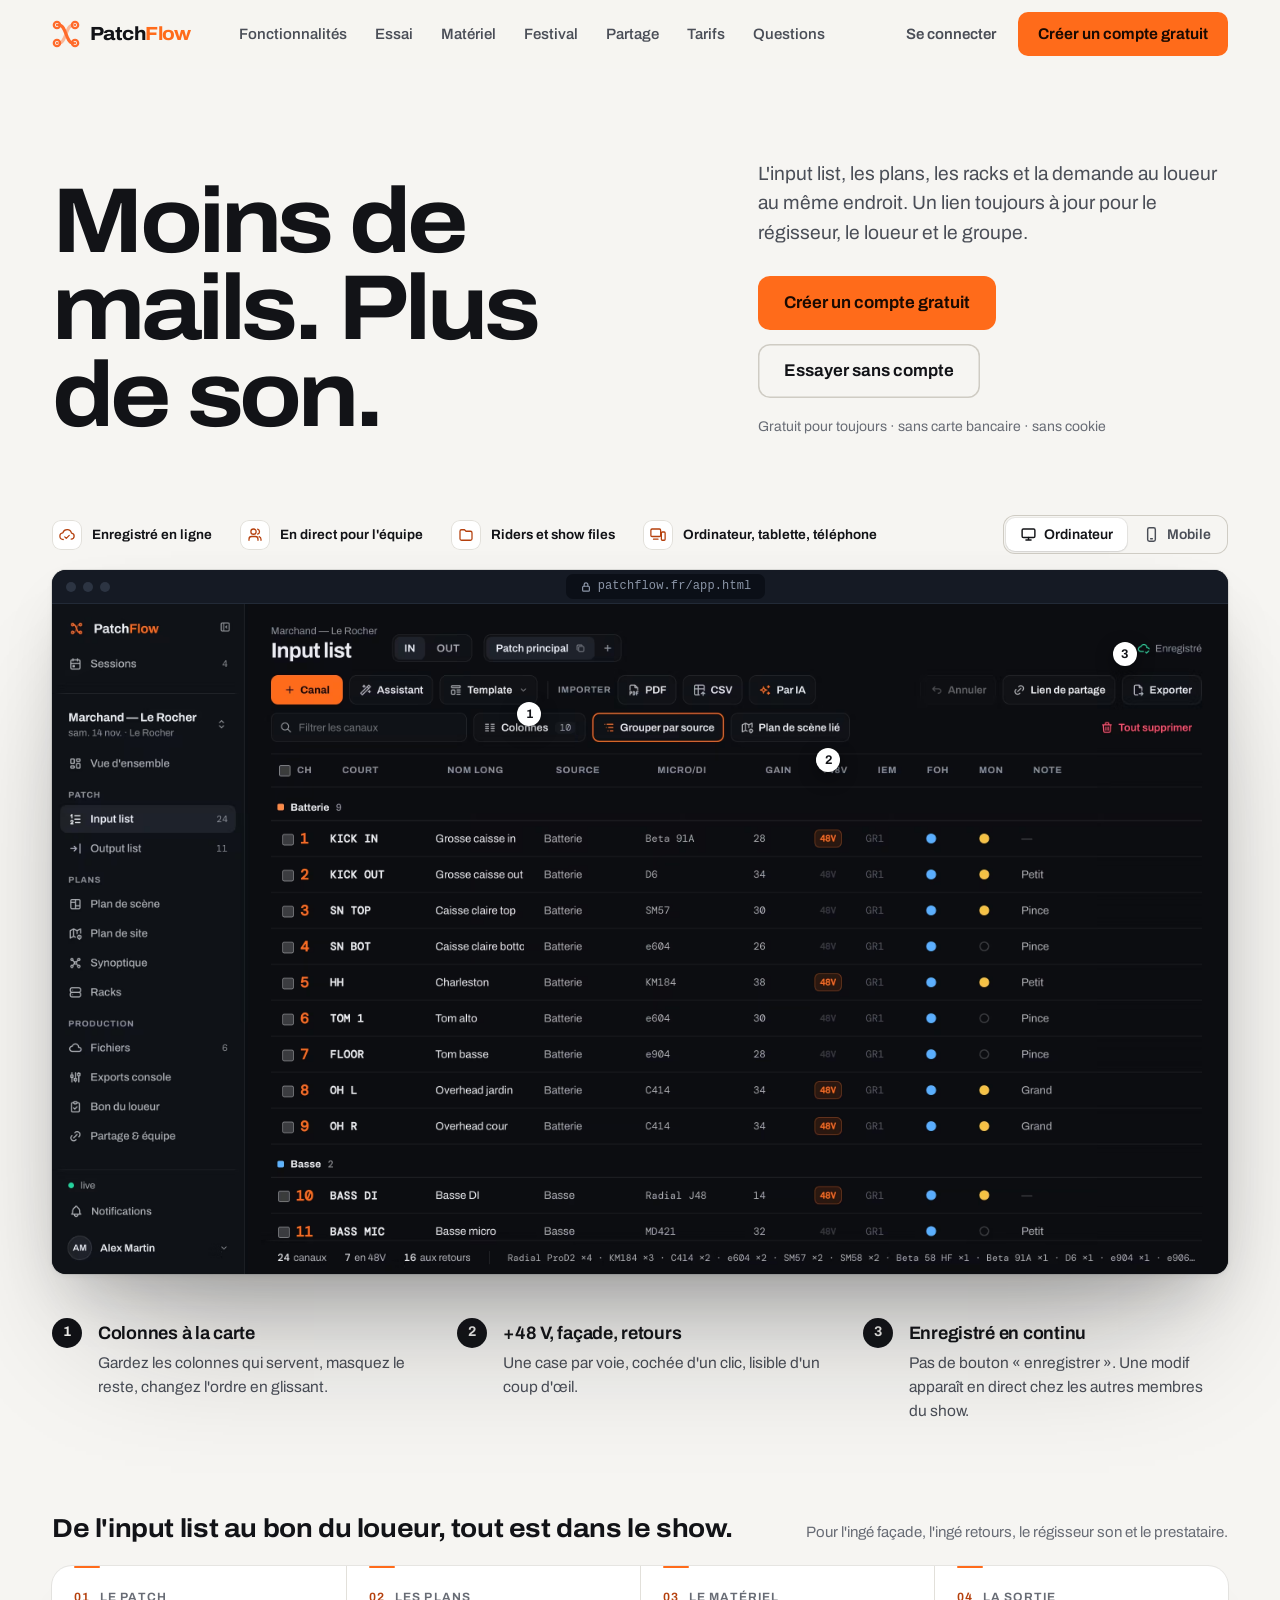
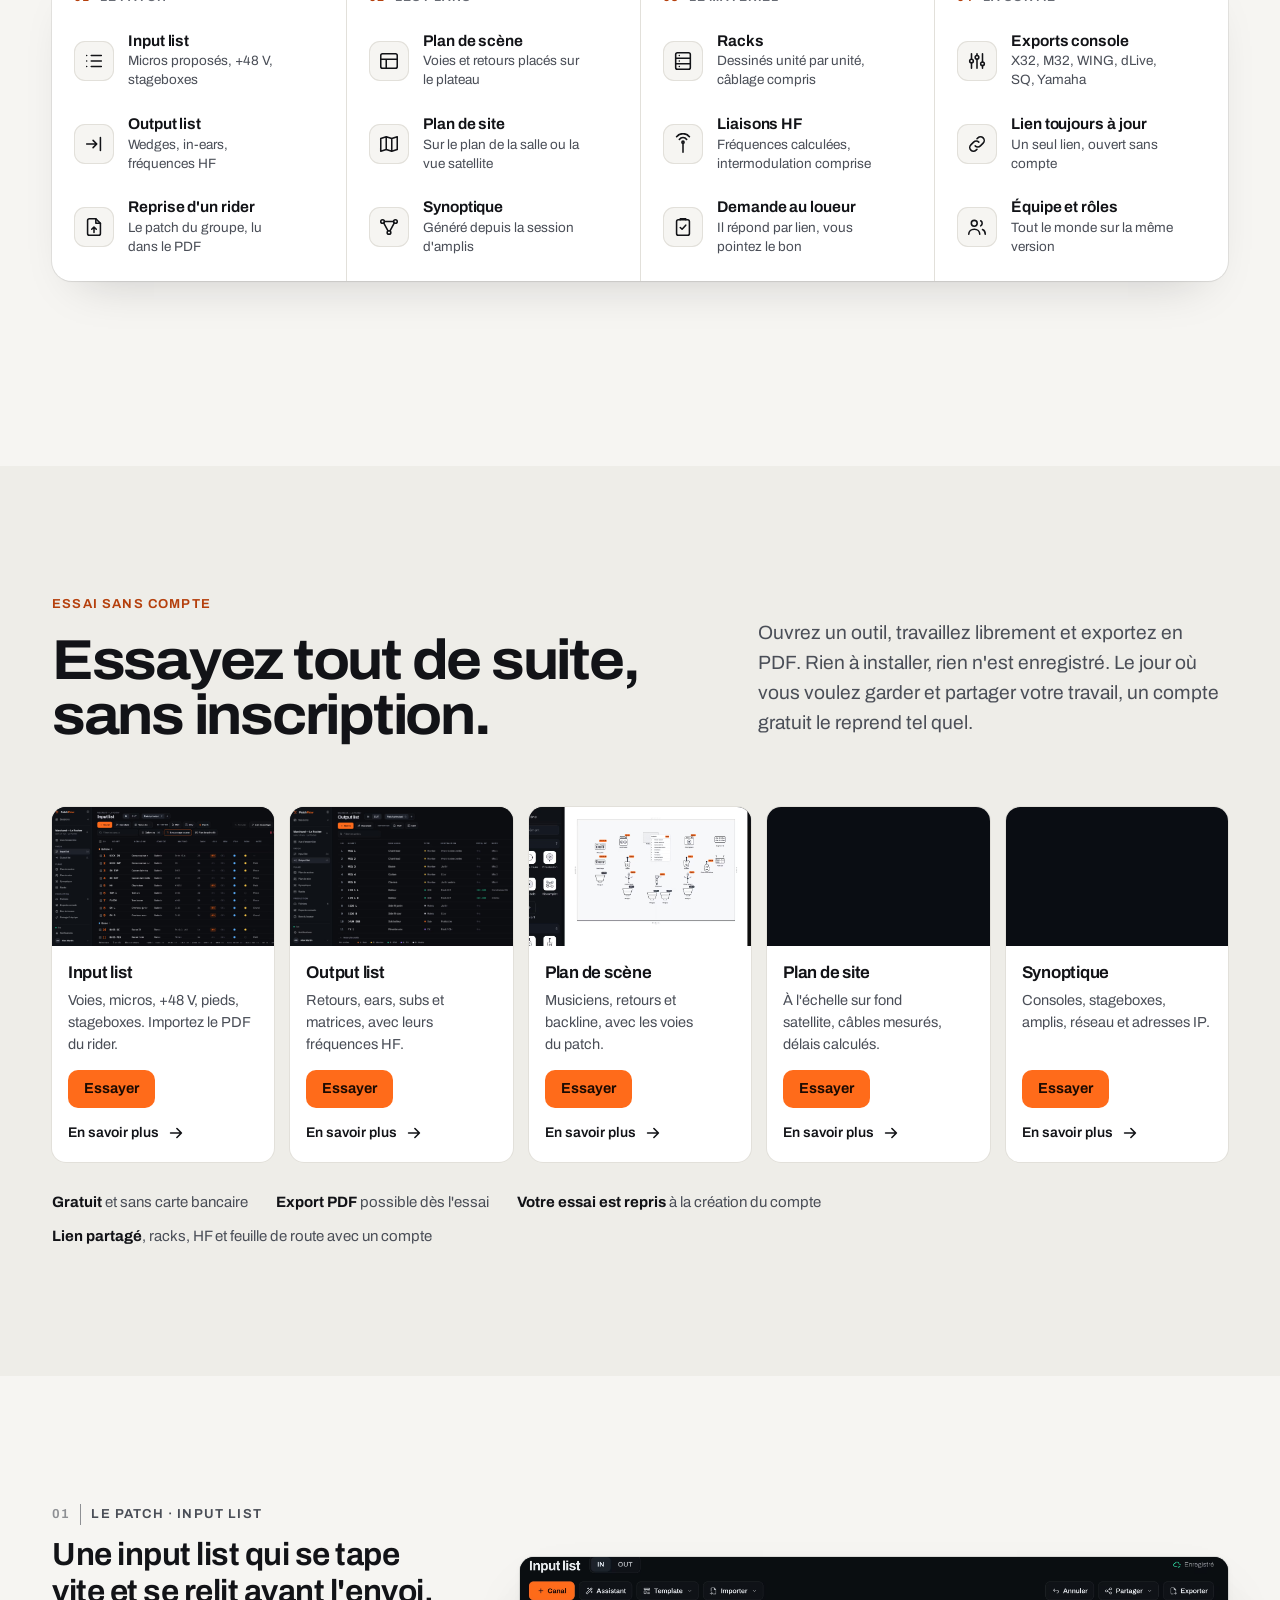
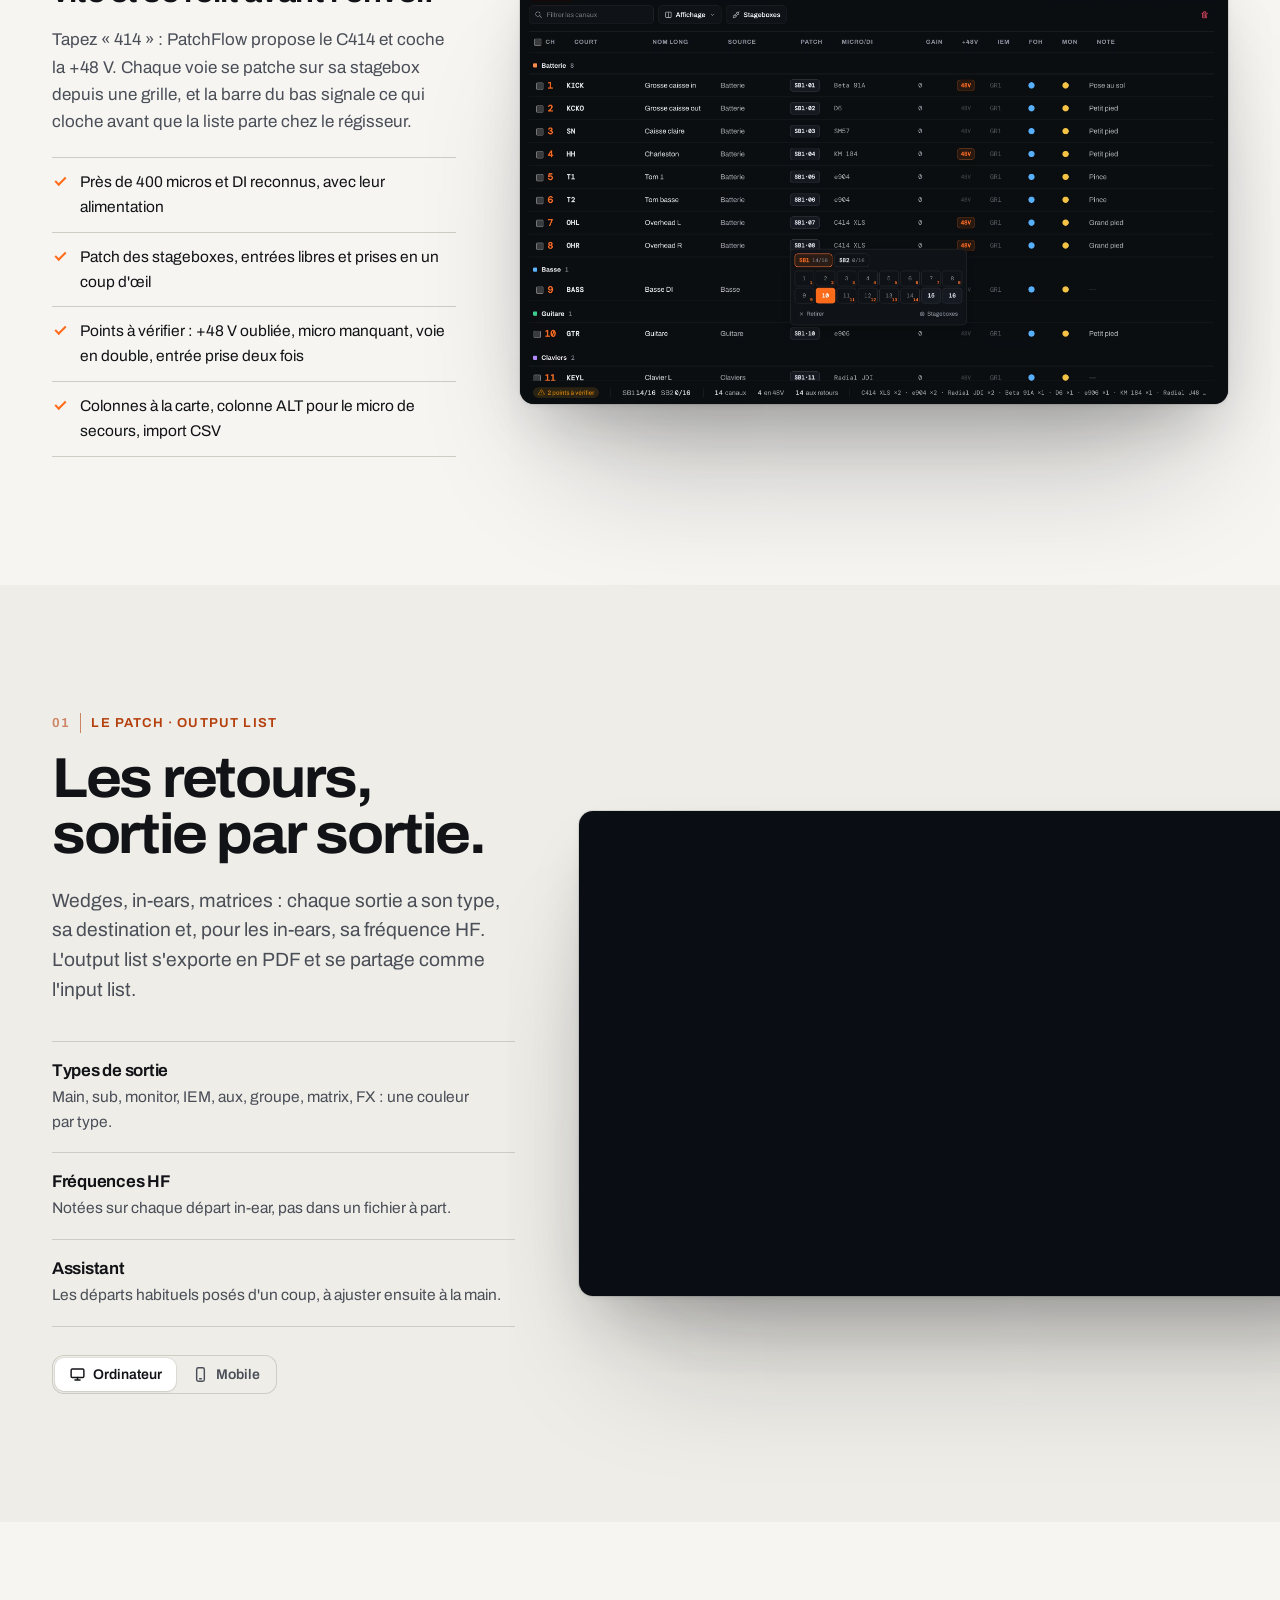
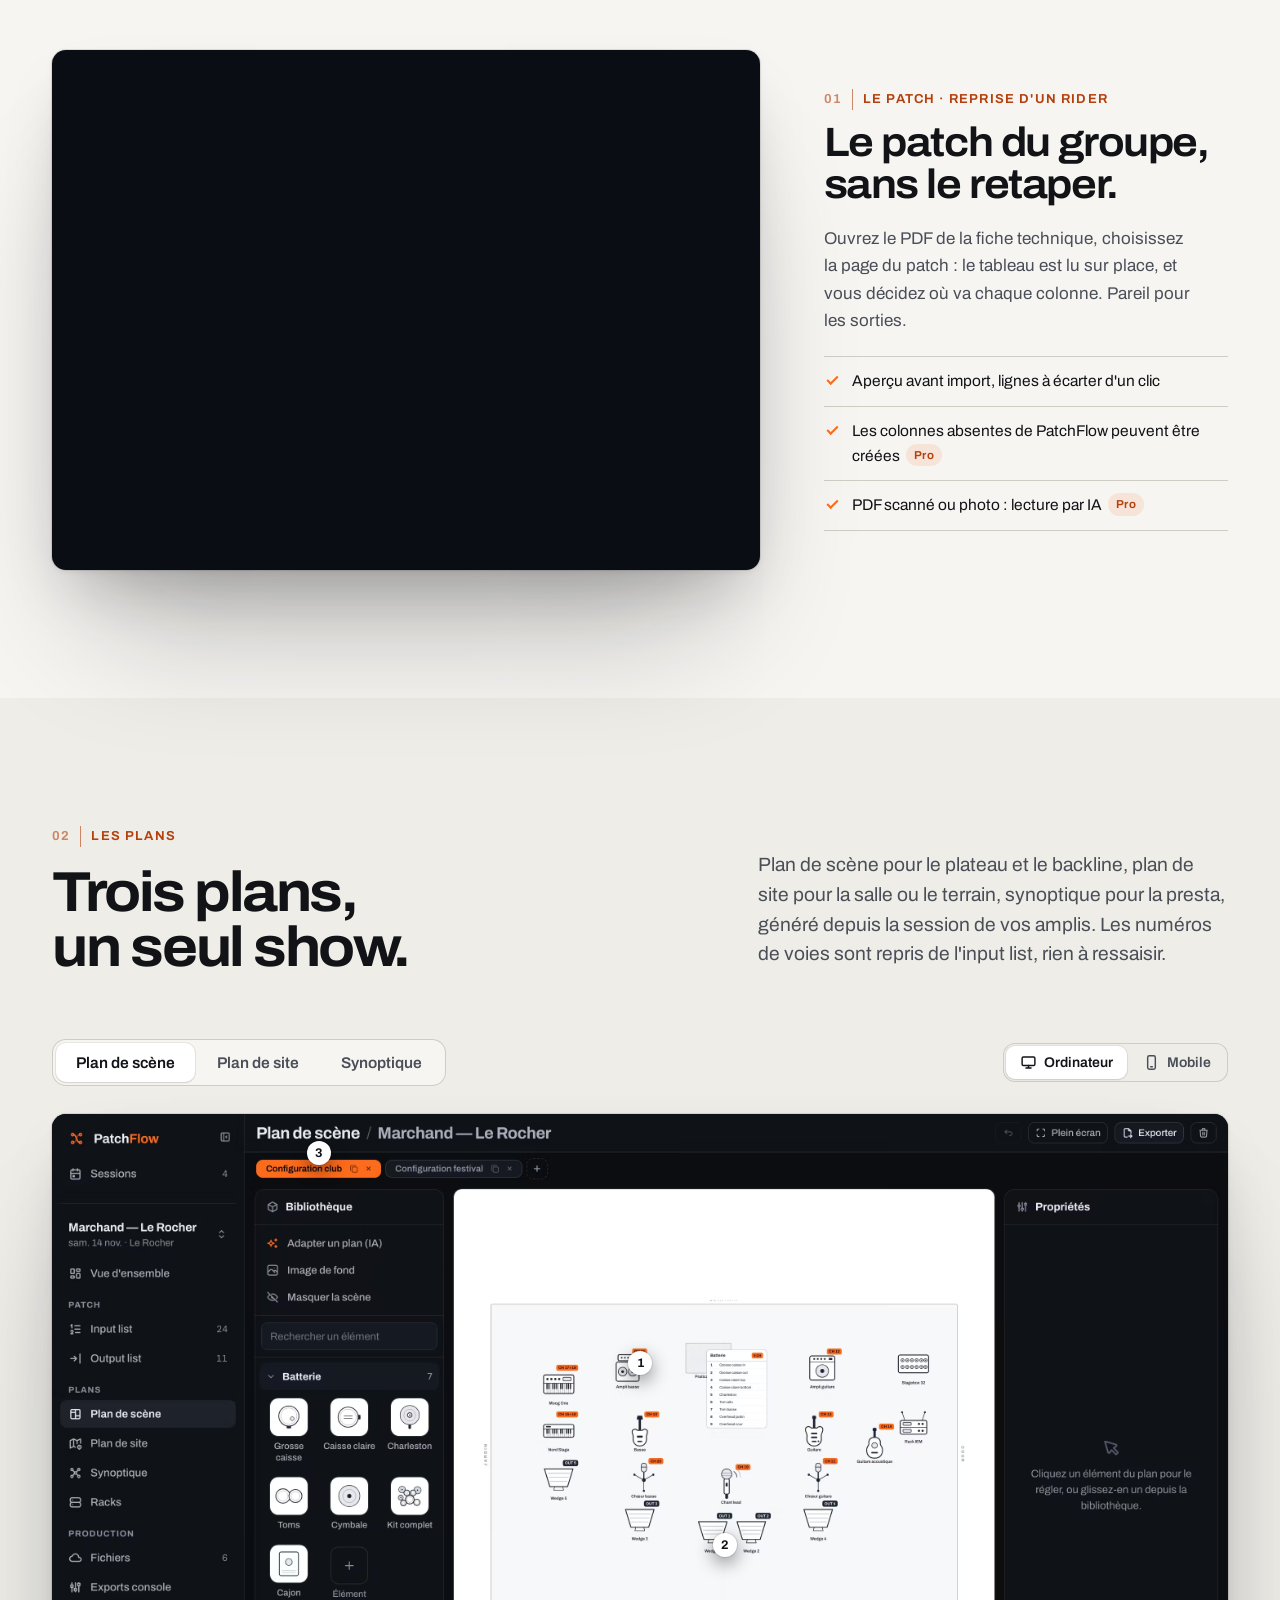
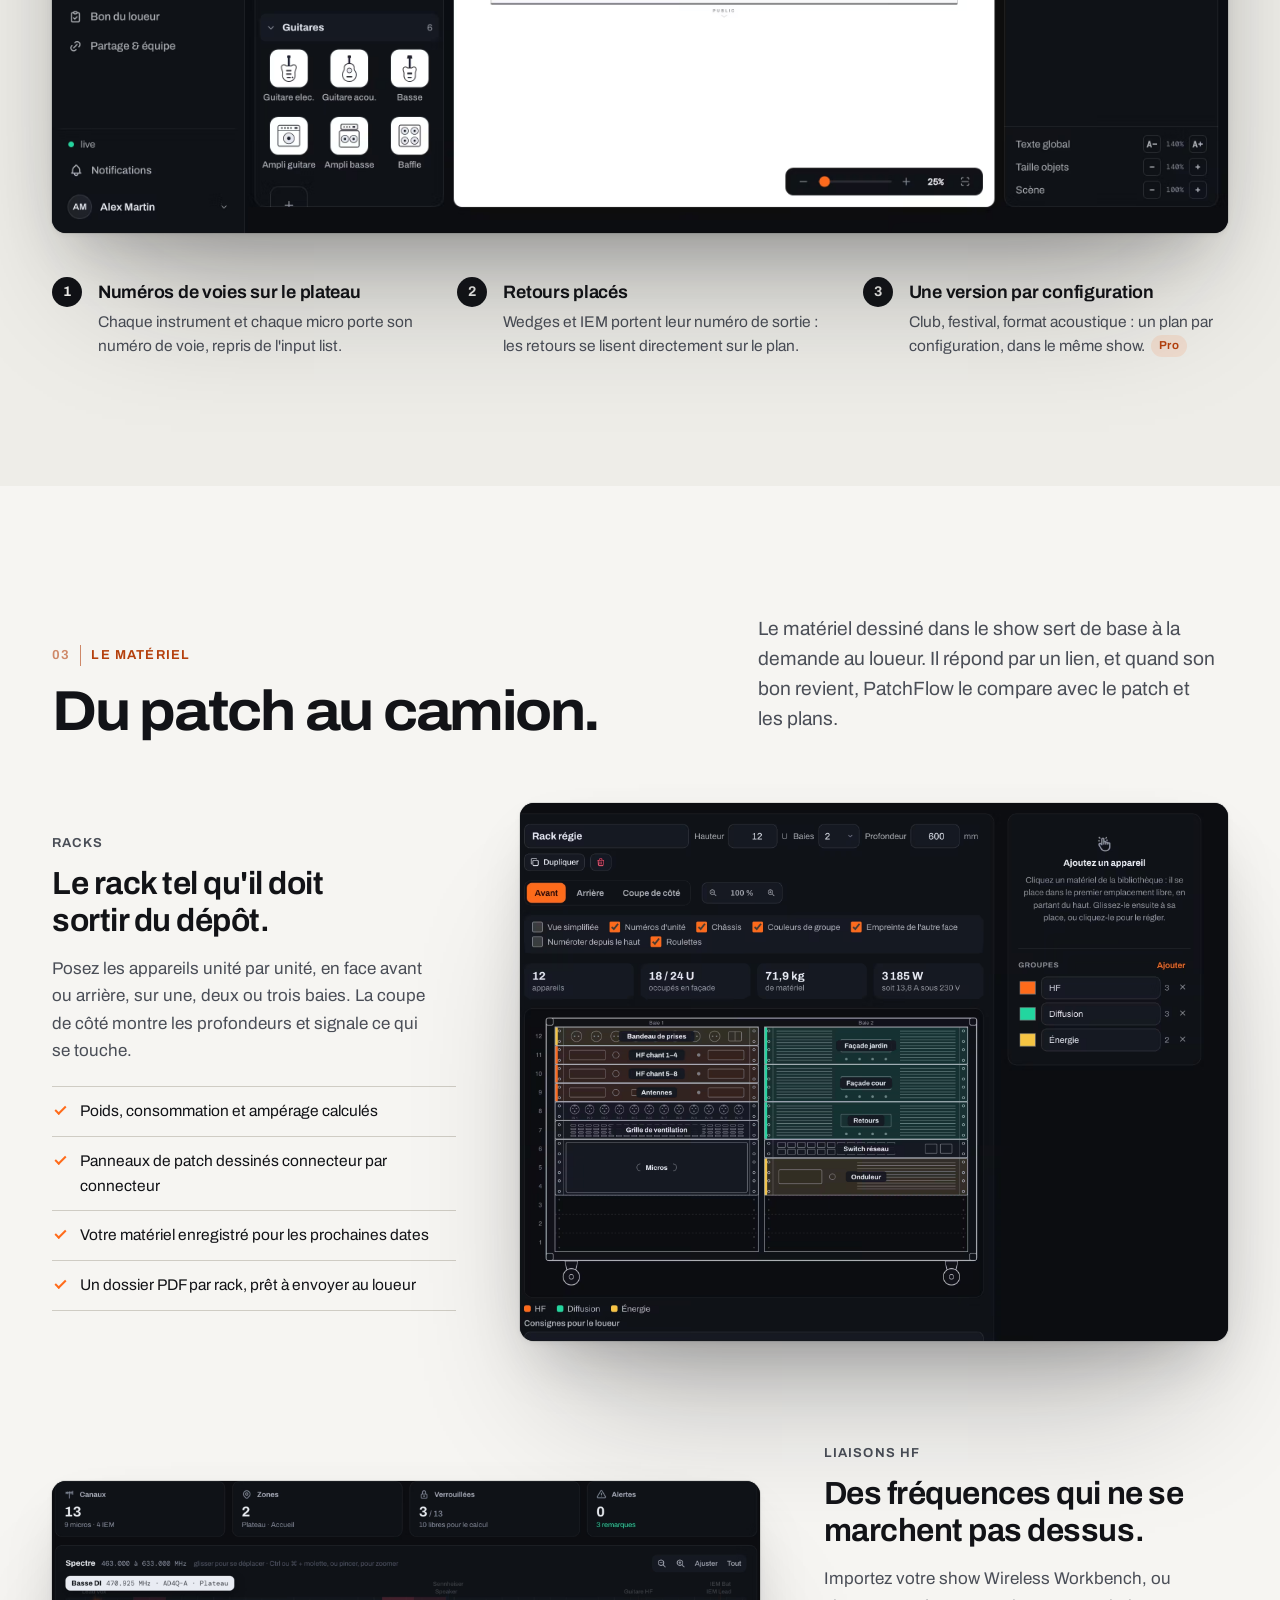
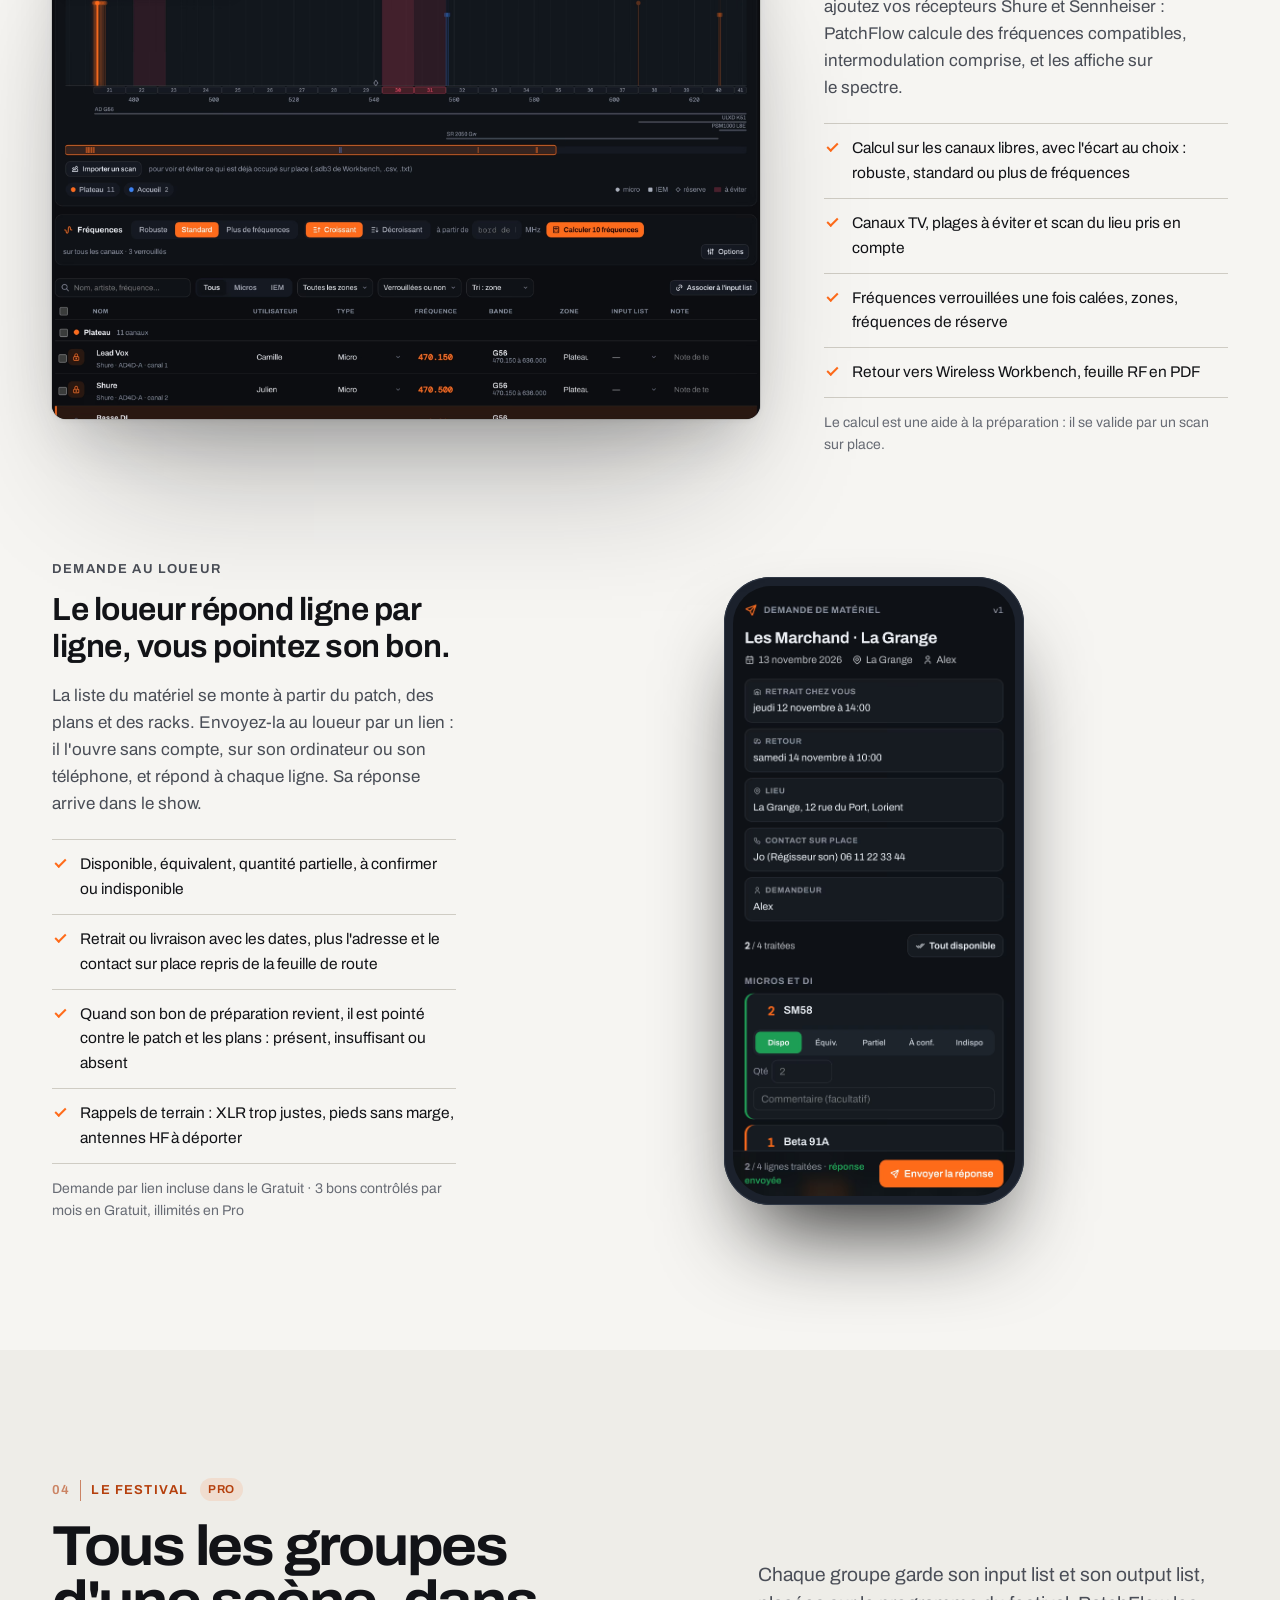
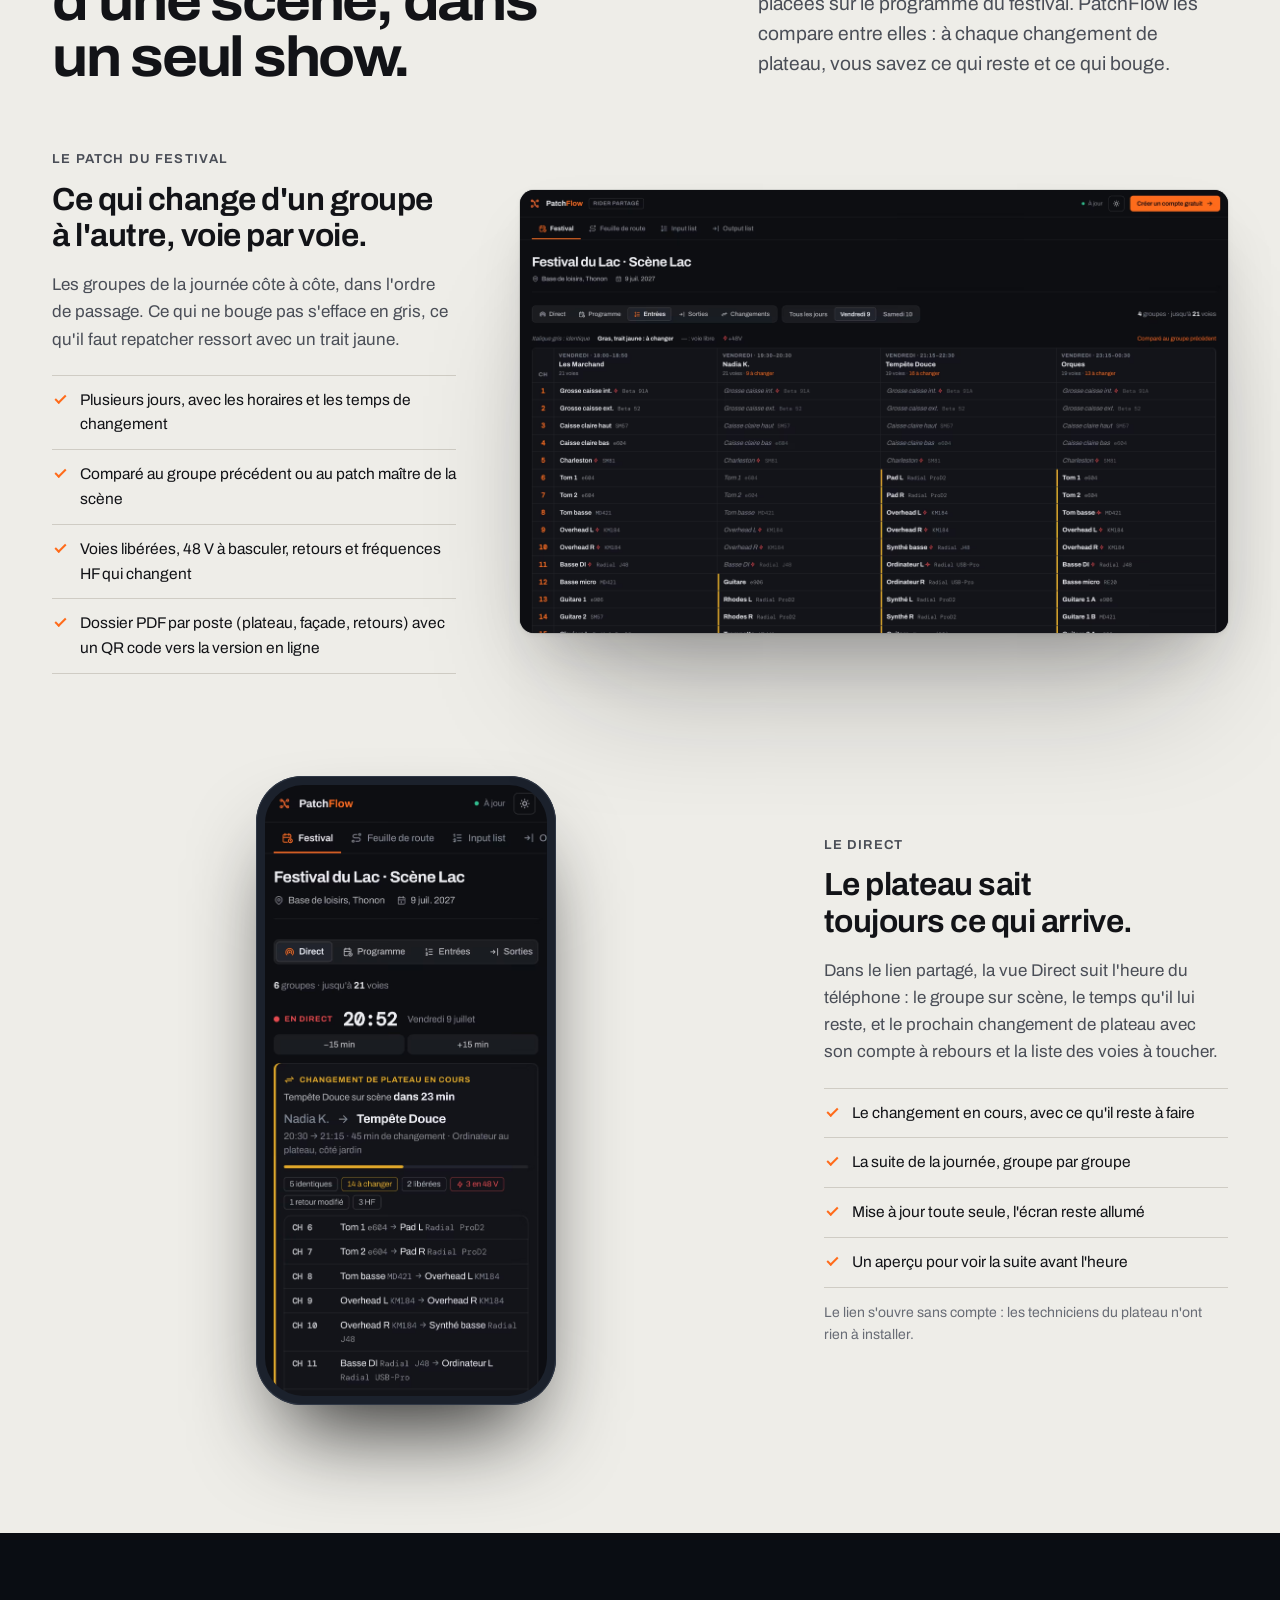
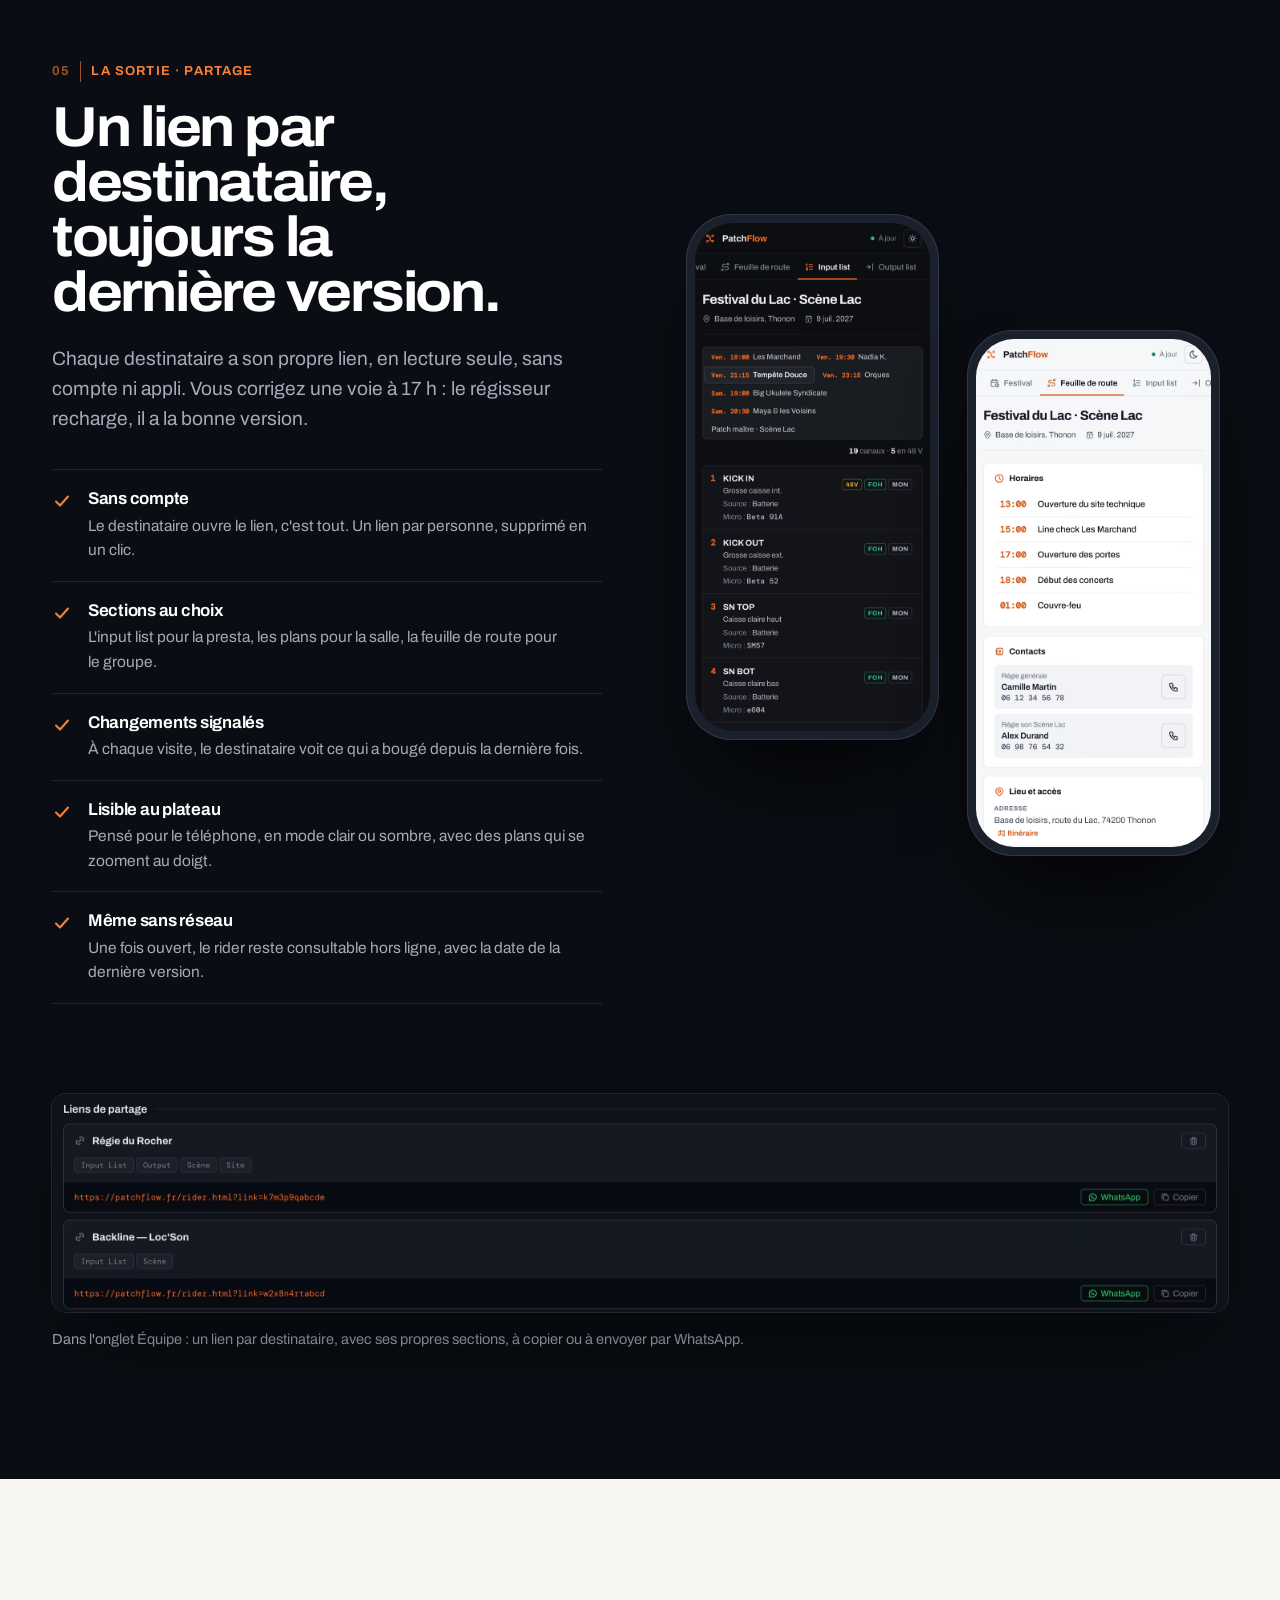
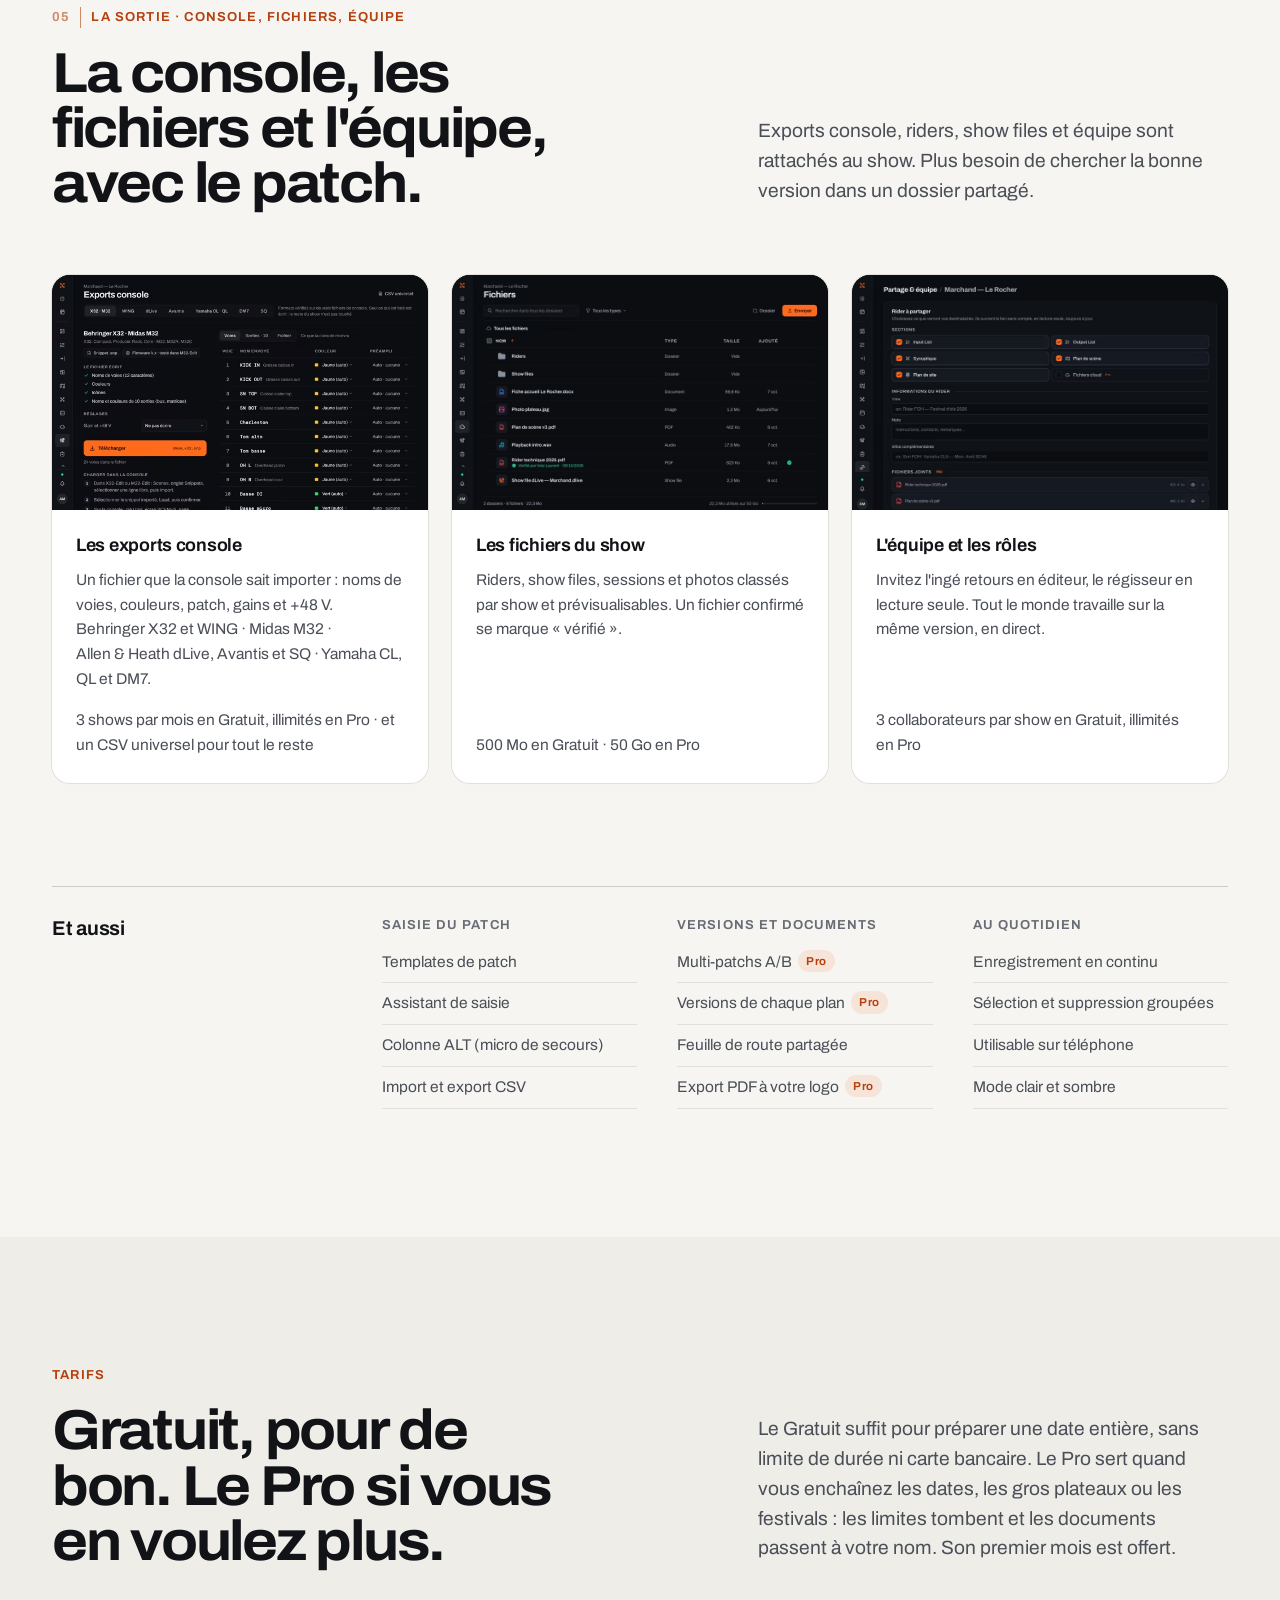
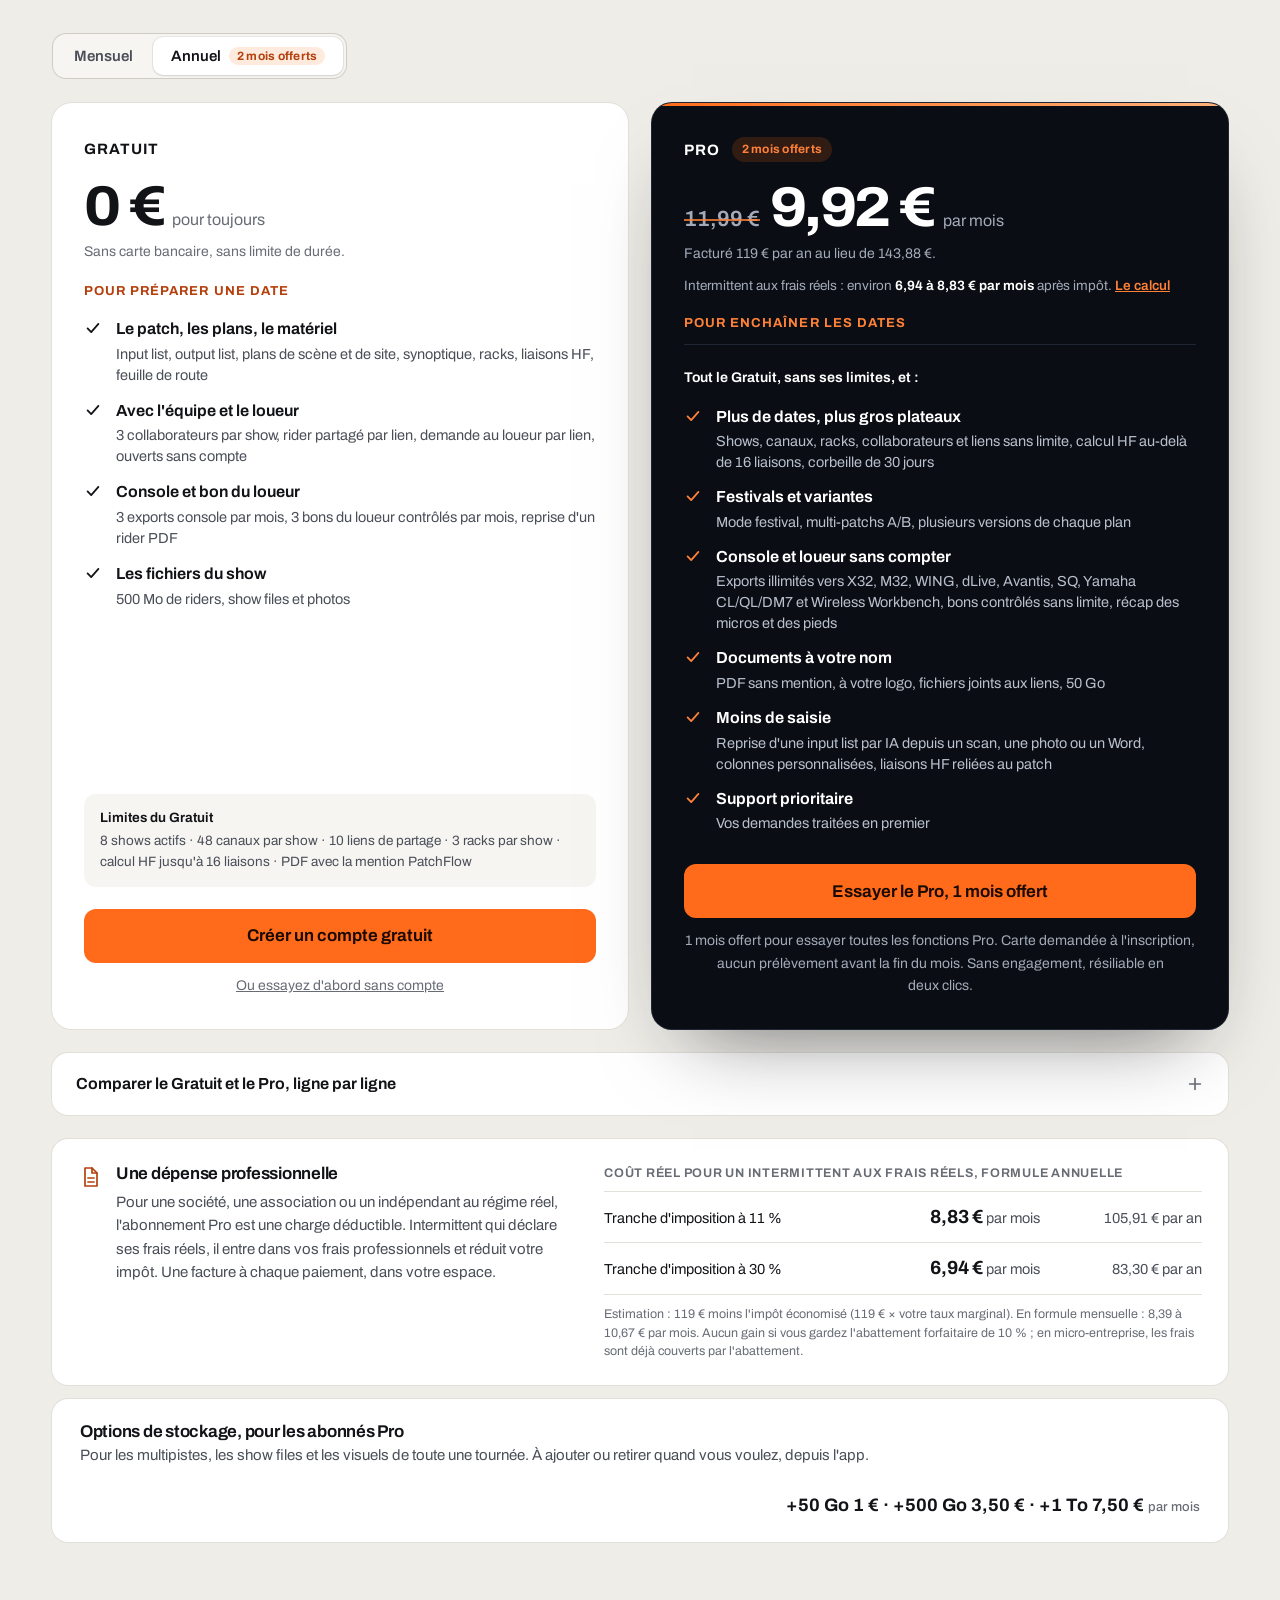
==== commit 1433b894: "Favicon : logo en blanc sur la tuile sombre ; accueil : premier écran allégé (une phrase, deux bouto" ====
--- a/index.html
+++ b/index.html
@@ -7,8 +7,8 @@
 <meta name="description" content="Faites votre input list, votre plan de scène et votre fiche technique son en ligne, gratuitement et sans inscription. Export PDF et partage par lien."/>
 <meta name="theme-color" content="#f6f5f2"/>
 <link rel="canonical" href="https://patchflow.fr/"/>
-<link rel="icon" type="image/svg+xml" href="/favicon.svg?v=2"/>
-<link rel="icon" type="image/png" sizes="96x96" href="/img/favicon-96.png?v=2"/>
+<link rel="icon" type="image/svg+xml" href="/favicon.svg?v=3"/>
+<link rel="icon" type="image/png" sizes="96x96" href="/img/favicon-96.png?v=3"/>
 <link rel="apple-touch-icon" href="/img/apple-touch-icon.png"/>
 <meta property="og:type" content="website"/>
 <meta property="og:site_name" content="PatchFlow"/>
@@ -766,22 +766,18 @@
 <section class="hero" id="accueil">
   <div class="w">
     <div class="hero-grid">
+      <h1 class="display">Moins de mails. Plus de son.</h1>
       <div>
-        <p class="kicker">Pour l'ingé façade, l'ingé retours, le régisseur son et le prestataire</p>
-        <h1 class="display">Moins de mails. Plus de son.</h1>
-      </div>
-      <div>
-        <p class="lede">Montez l'input list, dessinez le plateau, les racks et le synoptique, calez les fréquences HF, demandez le matériel au loueur. Le régisseur, le loueur et le groupe ouvrent la dernière version par un lien, sans compte.</p>
+        <p class="lede">L'input list, les plans, les racks et la demande au loueur au même endroit. Un lien toujours à jour pour le régisseur, le loueur et le groupe.</p>
         <div class="ctas">
           <a class="btn btn-lg" href="app.html?signup=1&amp;from=landing">Créer un compte gratuit</a>
           <a class="btn btn-lg btn-ghost" href="#essai">Essayer sans compte</a>
         </div>
-        <p class="fine">Gratuit pour toujours, sans carte bancaire · Pro si vous enchaînez les dates · sans cookie ni traceur</p>
-        <p class="fine tools-try">Sans compte, tout de suite&nbsp;: <a href="app.html?essai=input">input list</a> · <a href="app.html?essai=output">output list</a> · <a href="app.html?essai=scene">plan de scène</a> · <a href="app.html?essai=site">plan de site</a> · <a href="app.html?essai=synoptique">synoptique</a></p>
-      </div>
-    </div>
-
-    <div class="shot-bar" id="input-list"><ul class="proof" aria-label="Vos shows en ligne"><li><svg viewBox="0 0 24 24" fill="none" stroke="currentColor" stroke-width="1.7" stroke-linecap="round" stroke-linejoin="round" aria-hidden="true"><path d="M7 18a4.5 4.5 0 0 1-.5-8.97A6 6 0 0 1 18 9.5a4 4 0 0 1-.5 7.97"/><path d="M9 14.5l2 2 4-4"/></svg><span><b>Enregistré en ligne</b>à chaque modification</span></li><li><svg viewBox="0 0 24 24" fill="none" stroke="currentColor" stroke-width="1.7" stroke-linecap="round" stroke-linejoin="round" aria-hidden="true"><path d="M16 19v-1.5a3.5 3.5 0 0 0-3.5-3.5h-5A3.5 3.5 0 0 0 4 17.5V19"/><circle cx="10" cy="7.5" r="3.5"/><path d="M20 19v-1.5a3.5 3.5 0 0 0-2.5-3.35M15.5 4.15a3.5 3.5 0 0 1 0 6.7"/></svg><span><b>En direct pour l'équipe</b>l'input list se met à jour chez tous</span></li><li><svg viewBox="0 0 24 24" fill="none" stroke="currentColor" stroke-width="1.7" stroke-linecap="round" stroke-linejoin="round" aria-hidden="true"><path d="M4 7a2 2 0 0 1 2-2h4l2 2h6a2 2 0 0 1 2 2v8a2 2 0 0 1-2 2H6a2 2 0 0 1-2-2z"/></svg><span><b>Riders et show files</b>rangés avec le show</span></li><li><svg viewBox="0 0 24 24" fill="none" stroke="currentColor" stroke-width="1.7" stroke-linecap="round" stroke-linejoin="round" aria-hidden="true"><rect x="2.5" y="4" width="13" height="10" rx="1.5"/><path d="M6 17.5h6"/><rect x="16.5" y="8" width="5" height="11" rx="1.2"/></svg><span><b>Ordinateur, tablette, téléphone</b>rien à installer</span></li></ul><div class="view-sw" role="group" aria-label="Format d'affichage de l'app"><button type="button" data-view="desktop" aria-pressed="true"><svg viewBox="0 0 20 20" fill="none" stroke="currentColor" stroke-width="1.7" stroke-linecap="round" stroke-linejoin="round" aria-hidden="true"><rect x="2.5" y="3.5" width="15" height="10" rx="1.5"/><path d="M7 16.5h6M10 13.5v3"/></svg>Ordinateur</button><button type="button" data-view="mobile" aria-pressed="false"><svg viewBox="0 0 20 20" fill="none" stroke="currentColor" stroke-width="1.7" stroke-linecap="round" stroke-linejoin="round" aria-hidden="true"><rect x="5.5" y="2" width="9" height="16" rx="2"/><path d="M9 15h2"/></svg>Mobile</button></div></div>
+        <p class="fine">Gratuit pour toujours · sans carte bancaire · sans cookie</p>
+      </div>
+    </div>
+
+    <div class="shot-bar" id="input-list"><ul class="proof" aria-label="Vos shows en ligne"><li><svg viewBox="0 0 24 24" fill="none" stroke="currentColor" stroke-width="1.7" stroke-linecap="round" stroke-linejoin="round" aria-hidden="true"><path d="M7 18a4.5 4.5 0 0 1-.5-8.97A6 6 0 0 1 18 9.5a4 4 0 0 1-.5 7.97"/><path d="M9 14.5l2 2 4-4"/></svg><span><b>Enregistré en ligne</b></span></li><li><svg viewBox="0 0 24 24" fill="none" stroke="currentColor" stroke-width="1.7" stroke-linecap="round" stroke-linejoin="round" aria-hidden="true"><path d="M16 19v-1.5a3.5 3.5 0 0 0-3.5-3.5h-5A3.5 3.5 0 0 0 4 17.5V19"/><circle cx="10" cy="7.5" r="3.5"/><path d="M20 19v-1.5a3.5 3.5 0 0 0-2.5-3.35M15.5 4.15a3.5 3.5 0 0 1 0 6.7"/></svg><span><b>En direct pour l'équipe</b></span></li><li><svg viewBox="0 0 24 24" fill="none" stroke="currentColor" stroke-width="1.7" stroke-linecap="round" stroke-linejoin="round" aria-hidden="true"><path d="M4 7a2 2 0 0 1 2-2h4l2 2h6a2 2 0 0 1 2 2v8a2 2 0 0 1-2 2H6a2 2 0 0 1-2-2z"/></svg><span><b>Riders et show files</b></span></li><li><svg viewBox="0 0 24 24" fill="none" stroke="currentColor" stroke-width="1.7" stroke-linecap="round" stroke-linejoin="round" aria-hidden="true"><rect x="2.5" y="4" width="13" height="10" rx="1.5"/><path d="M6 17.5h6"/><rect x="16.5" y="8" width="5" height="11" rx="1.2"/></svg><span><b>Ordinateur, tablette, téléphone</b></span></li></ul><div class="view-sw" role="group" aria-label="Format d'affichage de l'app"><button type="button" data-view="desktop" aria-pressed="true"><svg viewBox="0 0 20 20" fill="none" stroke="currentColor" stroke-width="1.7" stroke-linecap="round" stroke-linejoin="round" aria-hidden="true"><rect x="2.5" y="3.5" width="15" height="10" rx="1.5"/><path d="M7 16.5h6M10 13.5v3"/></svg>Ordinateur</button><button type="button" data-view="mobile" aria-pressed="false"><svg viewBox="0 0 20 20" fill="none" stroke="currentColor" stroke-width="1.7" stroke-linecap="round" stroke-linejoin="round" aria-hidden="true"><rect x="5.5" y="2" width="9" height="16" rx="2"/><path d="M9 15h2"/></svg>Mobile</button></div></div>
     <figure class="dsk shot framed" data-x="0">
       <div class="win-bar" aria-hidden="true"><i></i><i></i><i></i><span><svg viewBox="0 0 16 16" fill="none" stroke="currentColor" stroke-width="1.6" stroke-linecap="round" stroke-linejoin="round"><rect x="3.5" y="7" width="9" height="6.5" rx="1.2"/><path d="M5.5 7V5a2.5 2.5 0 0 1 5 0v2"/></svg>patchflow.fr/app.html</span></div>
       <div class="shot-in">
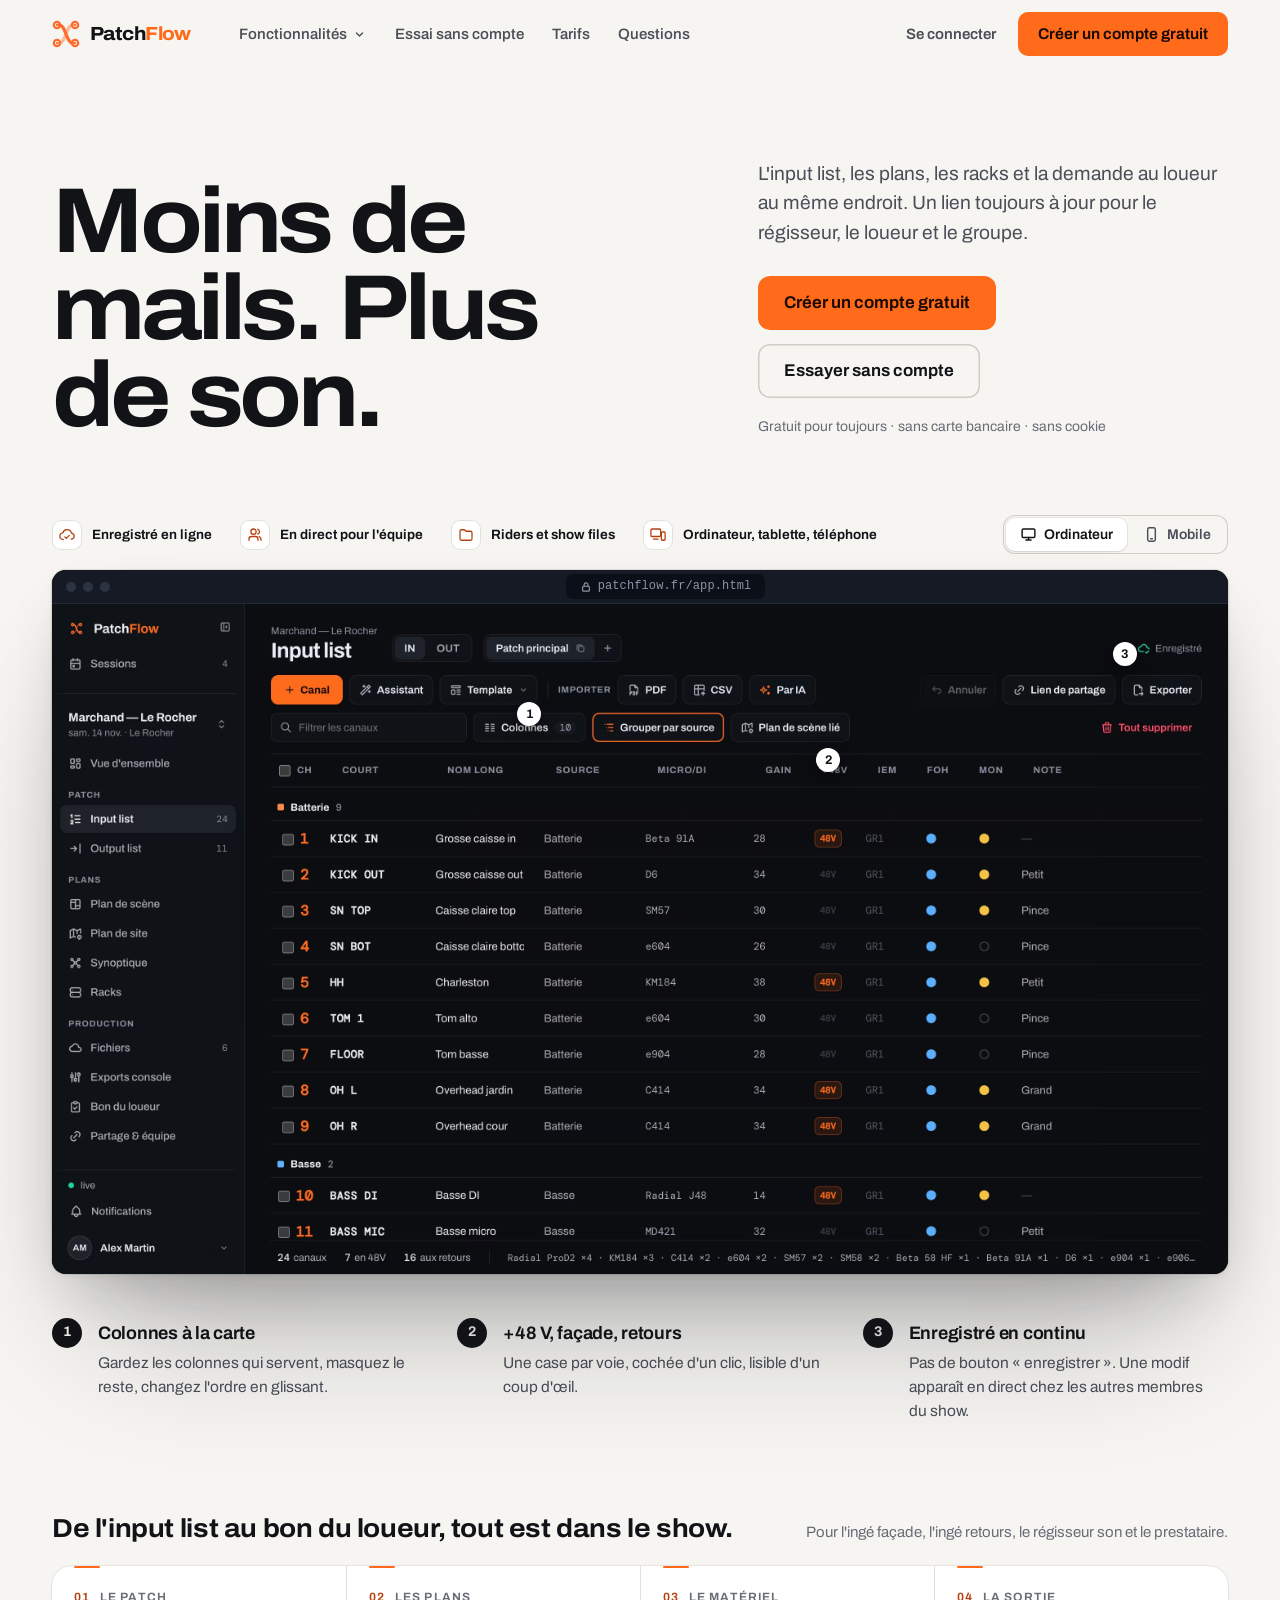
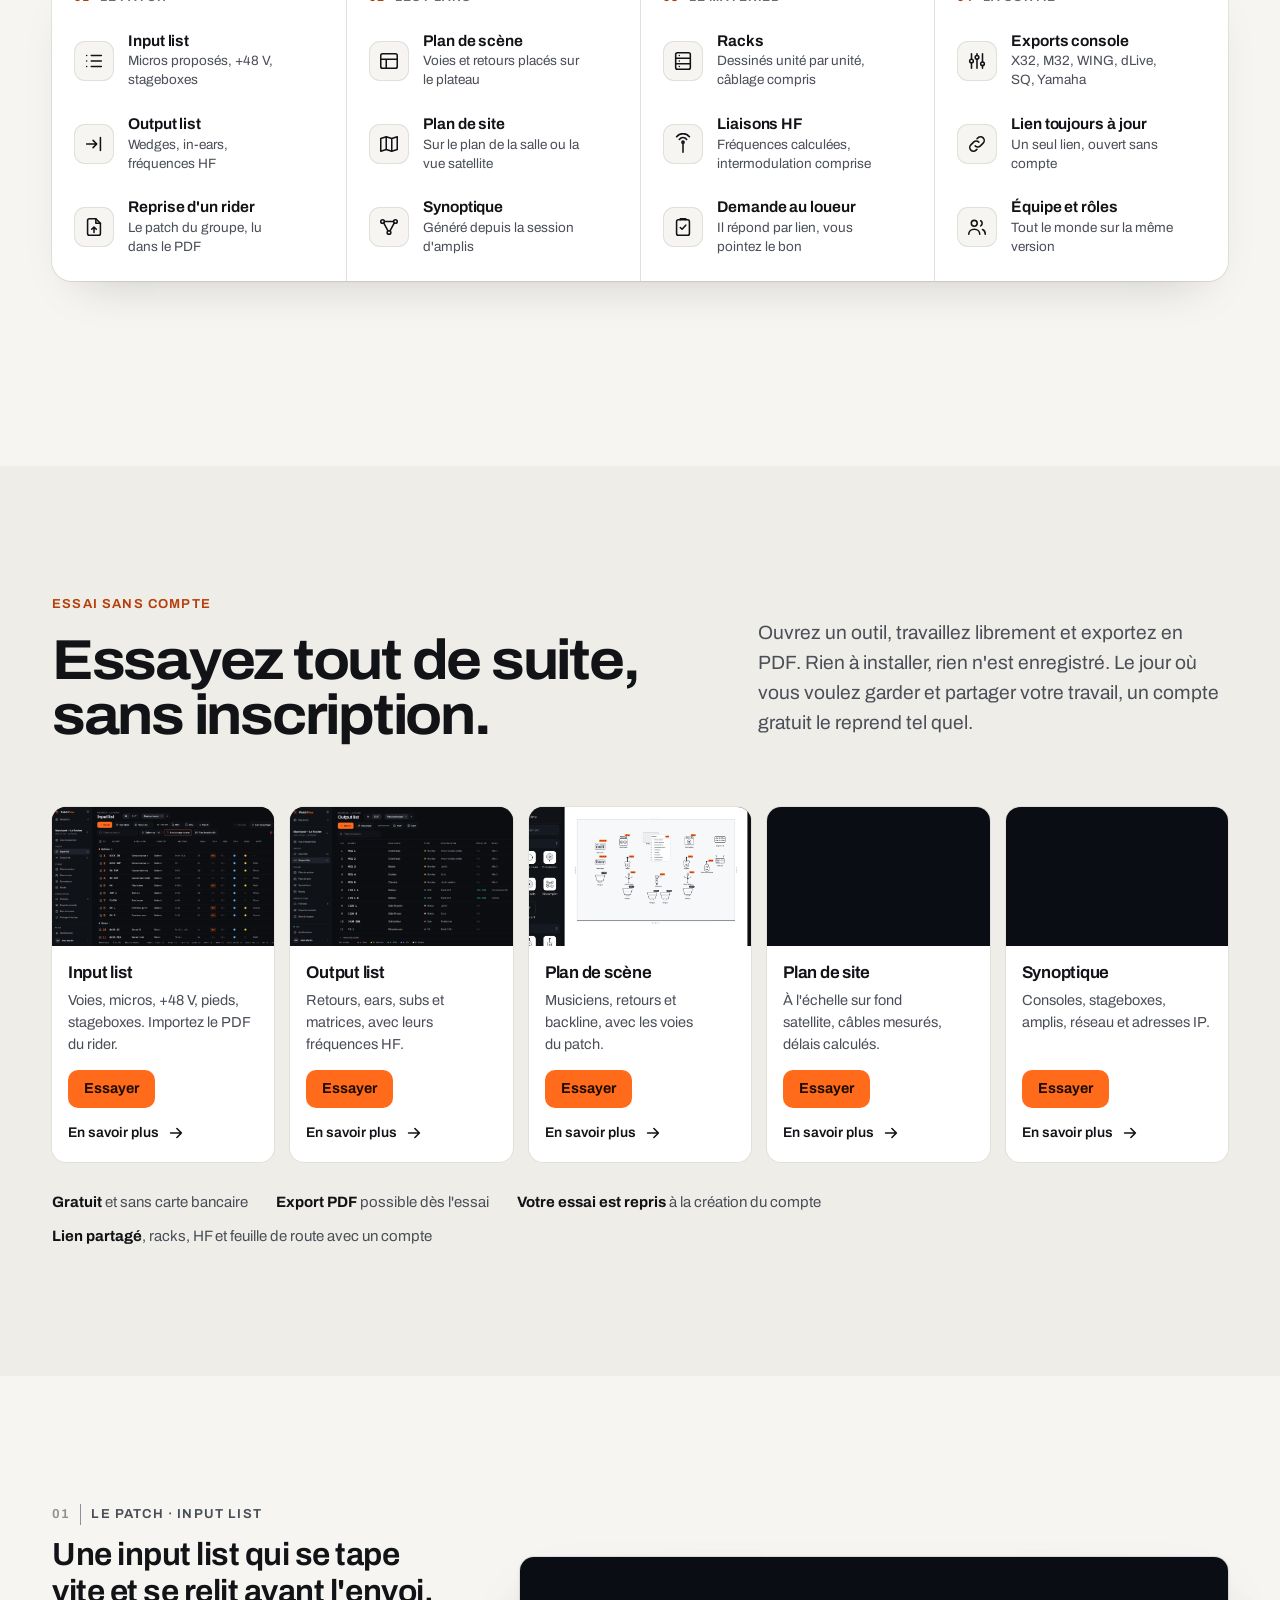
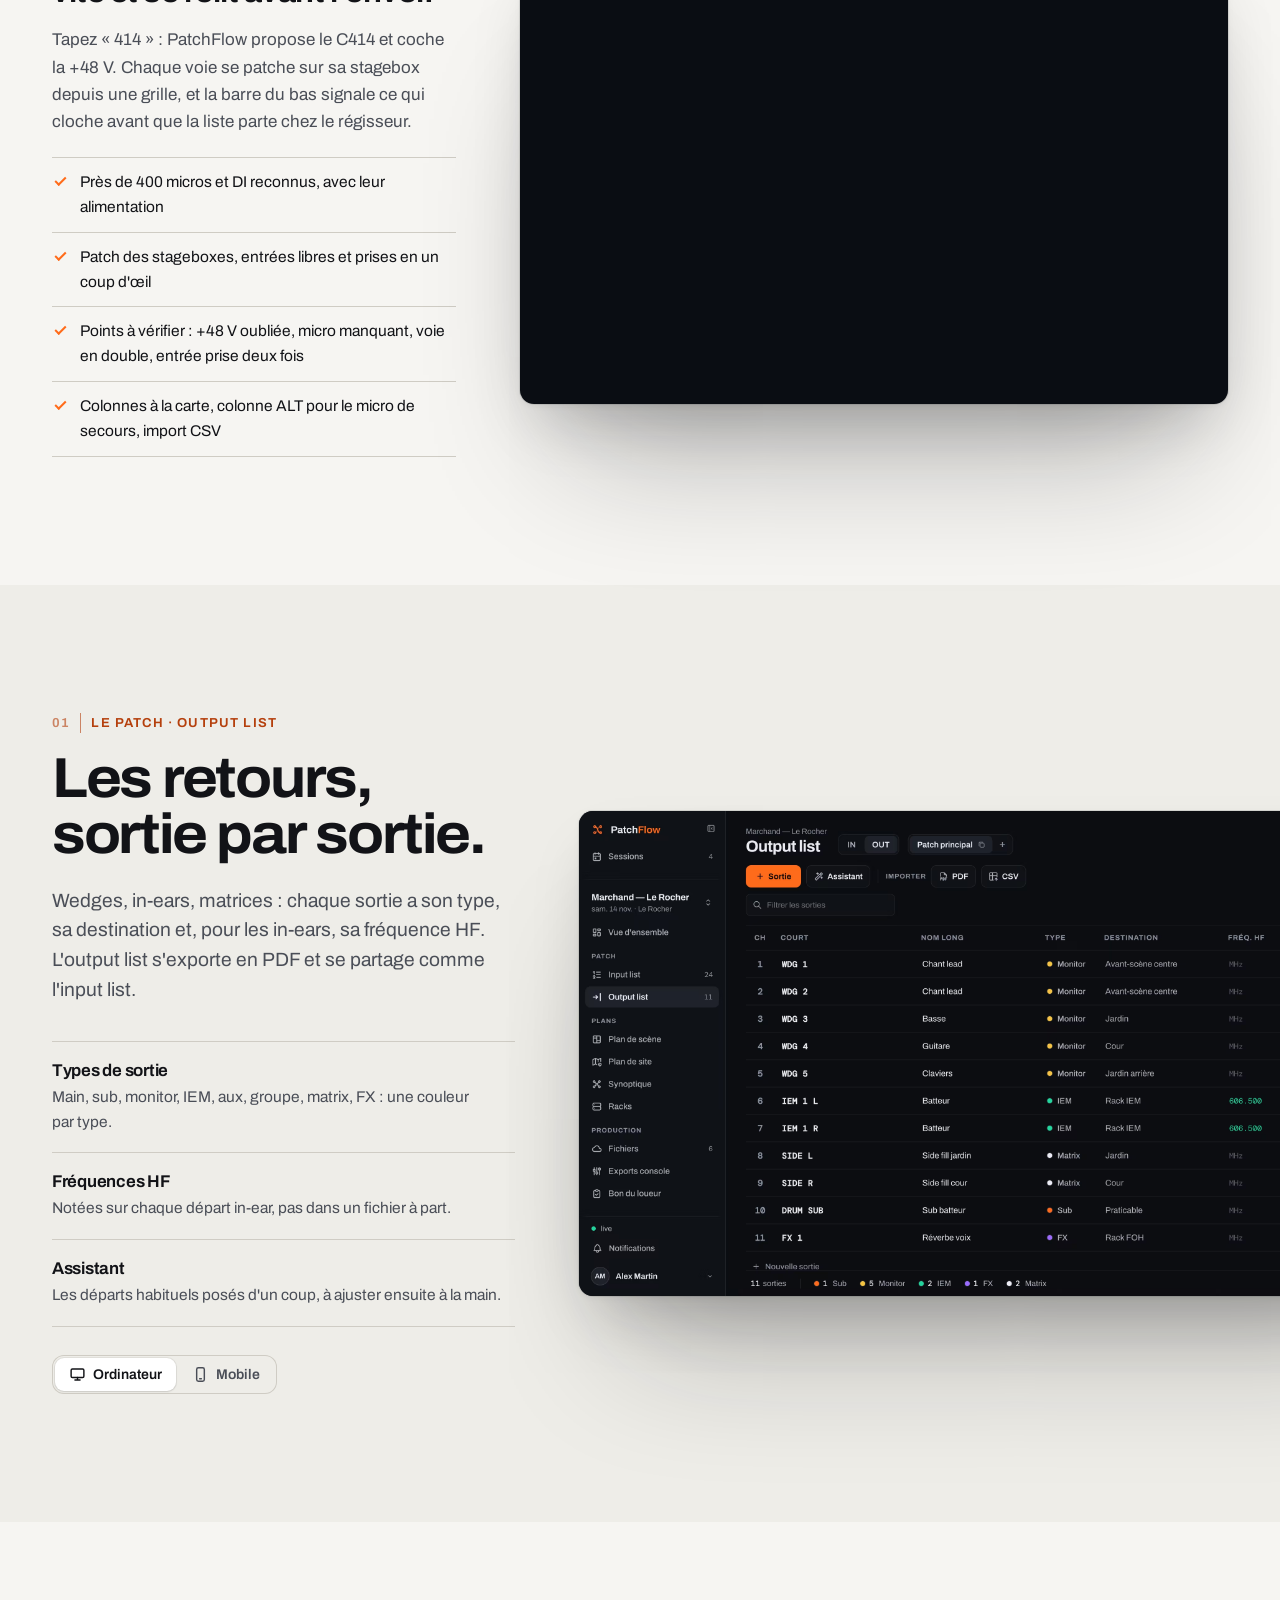
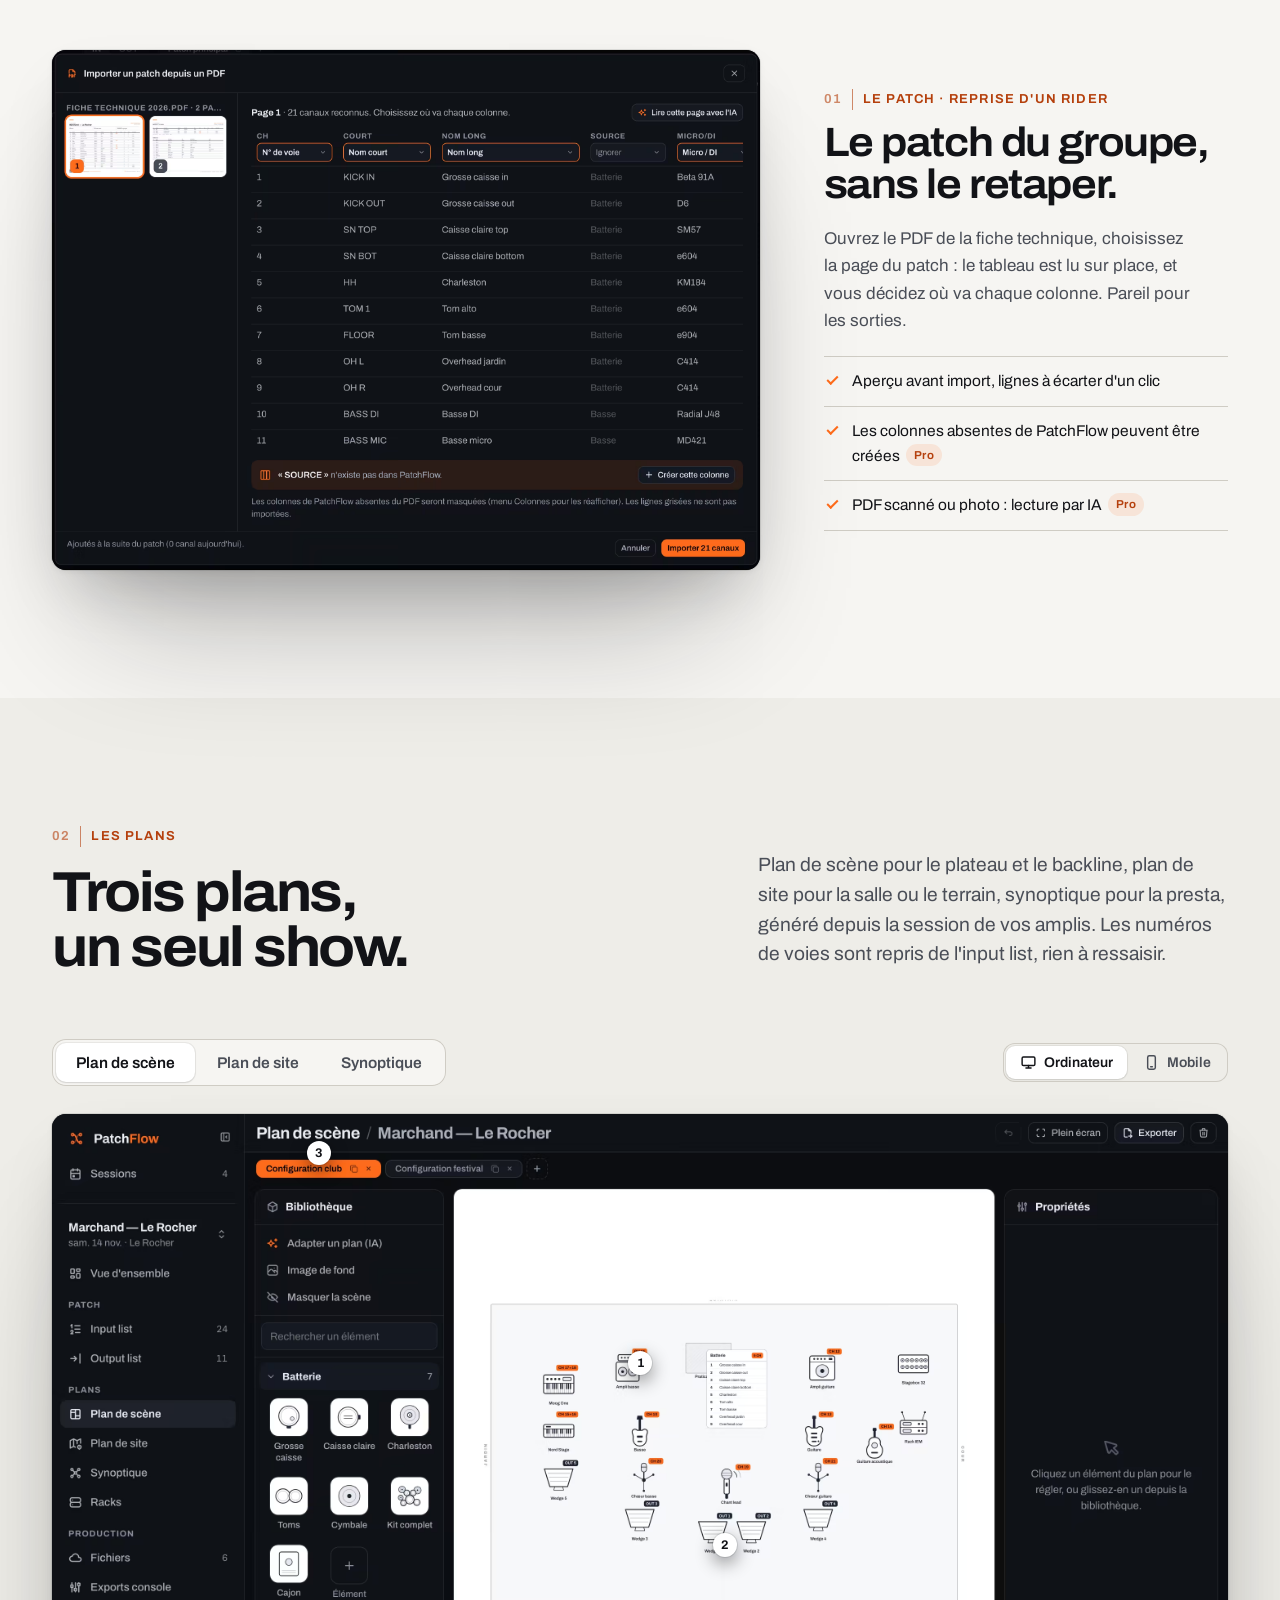
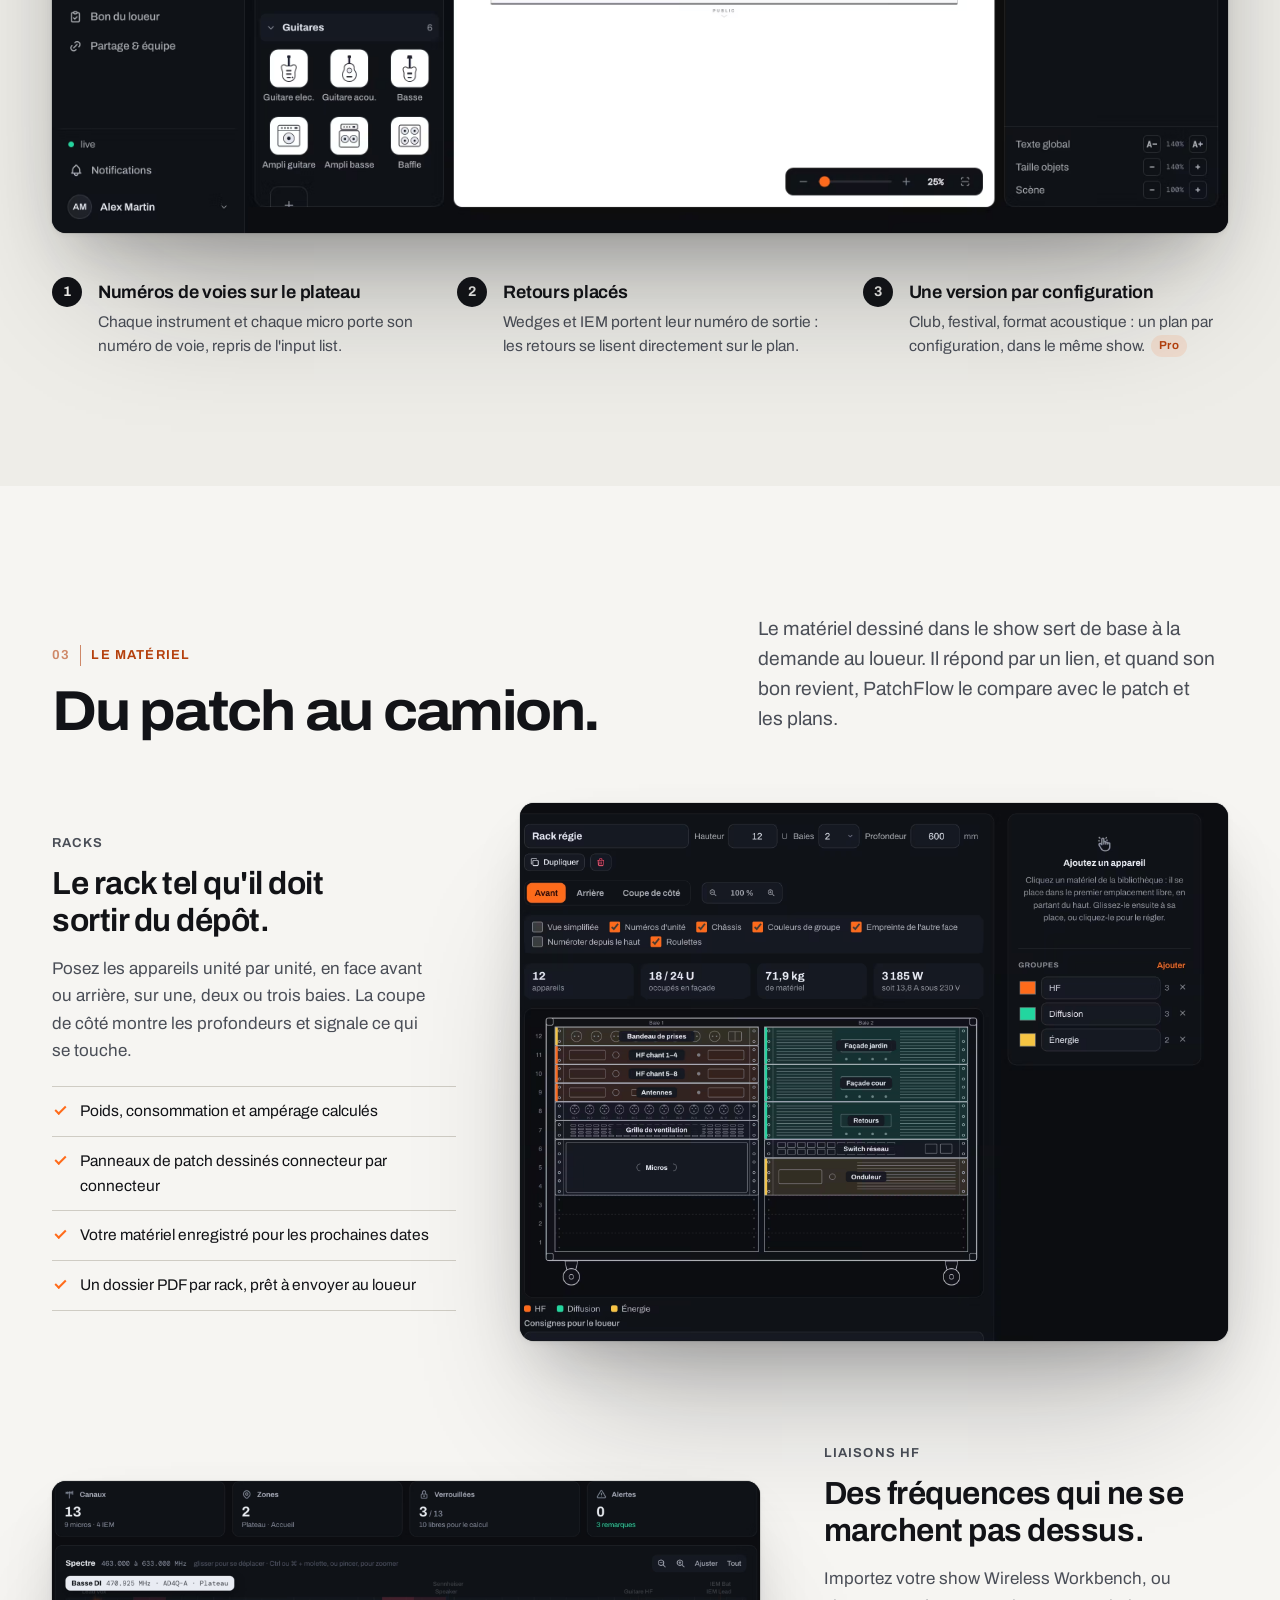
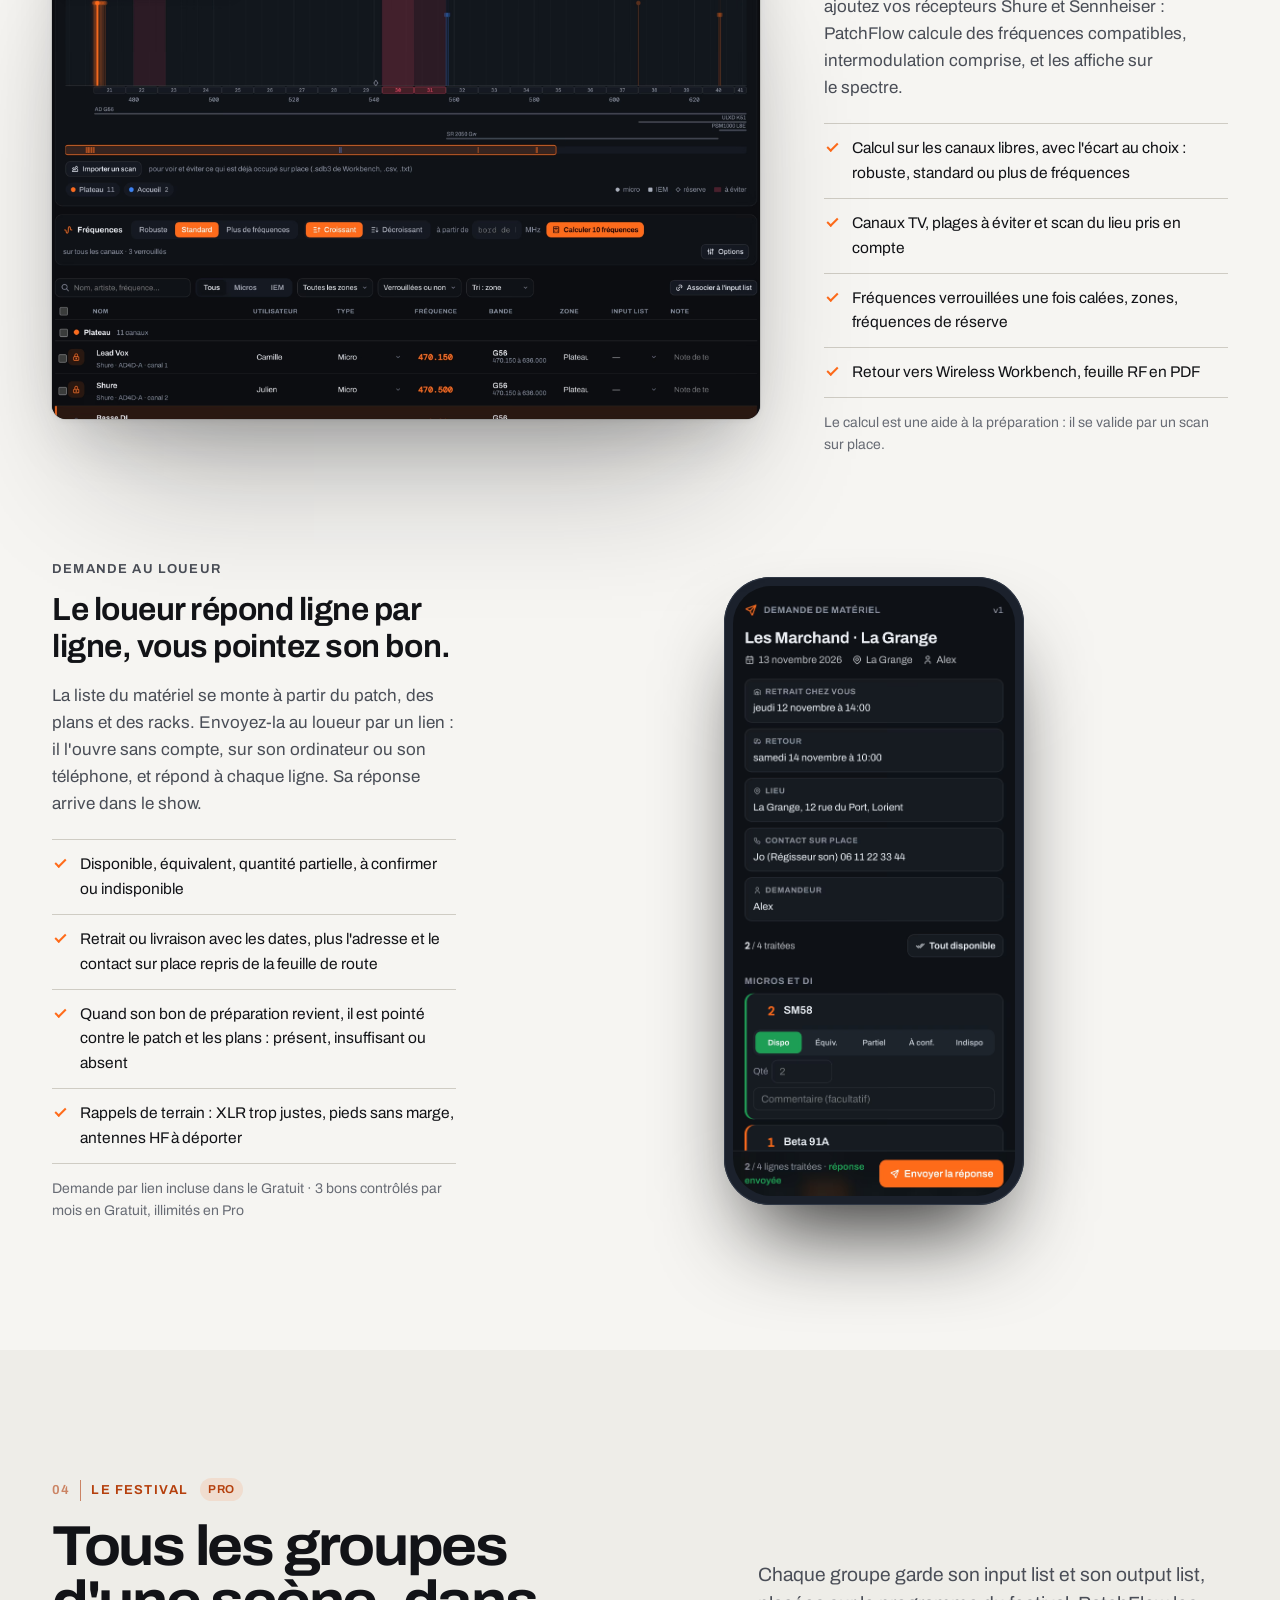
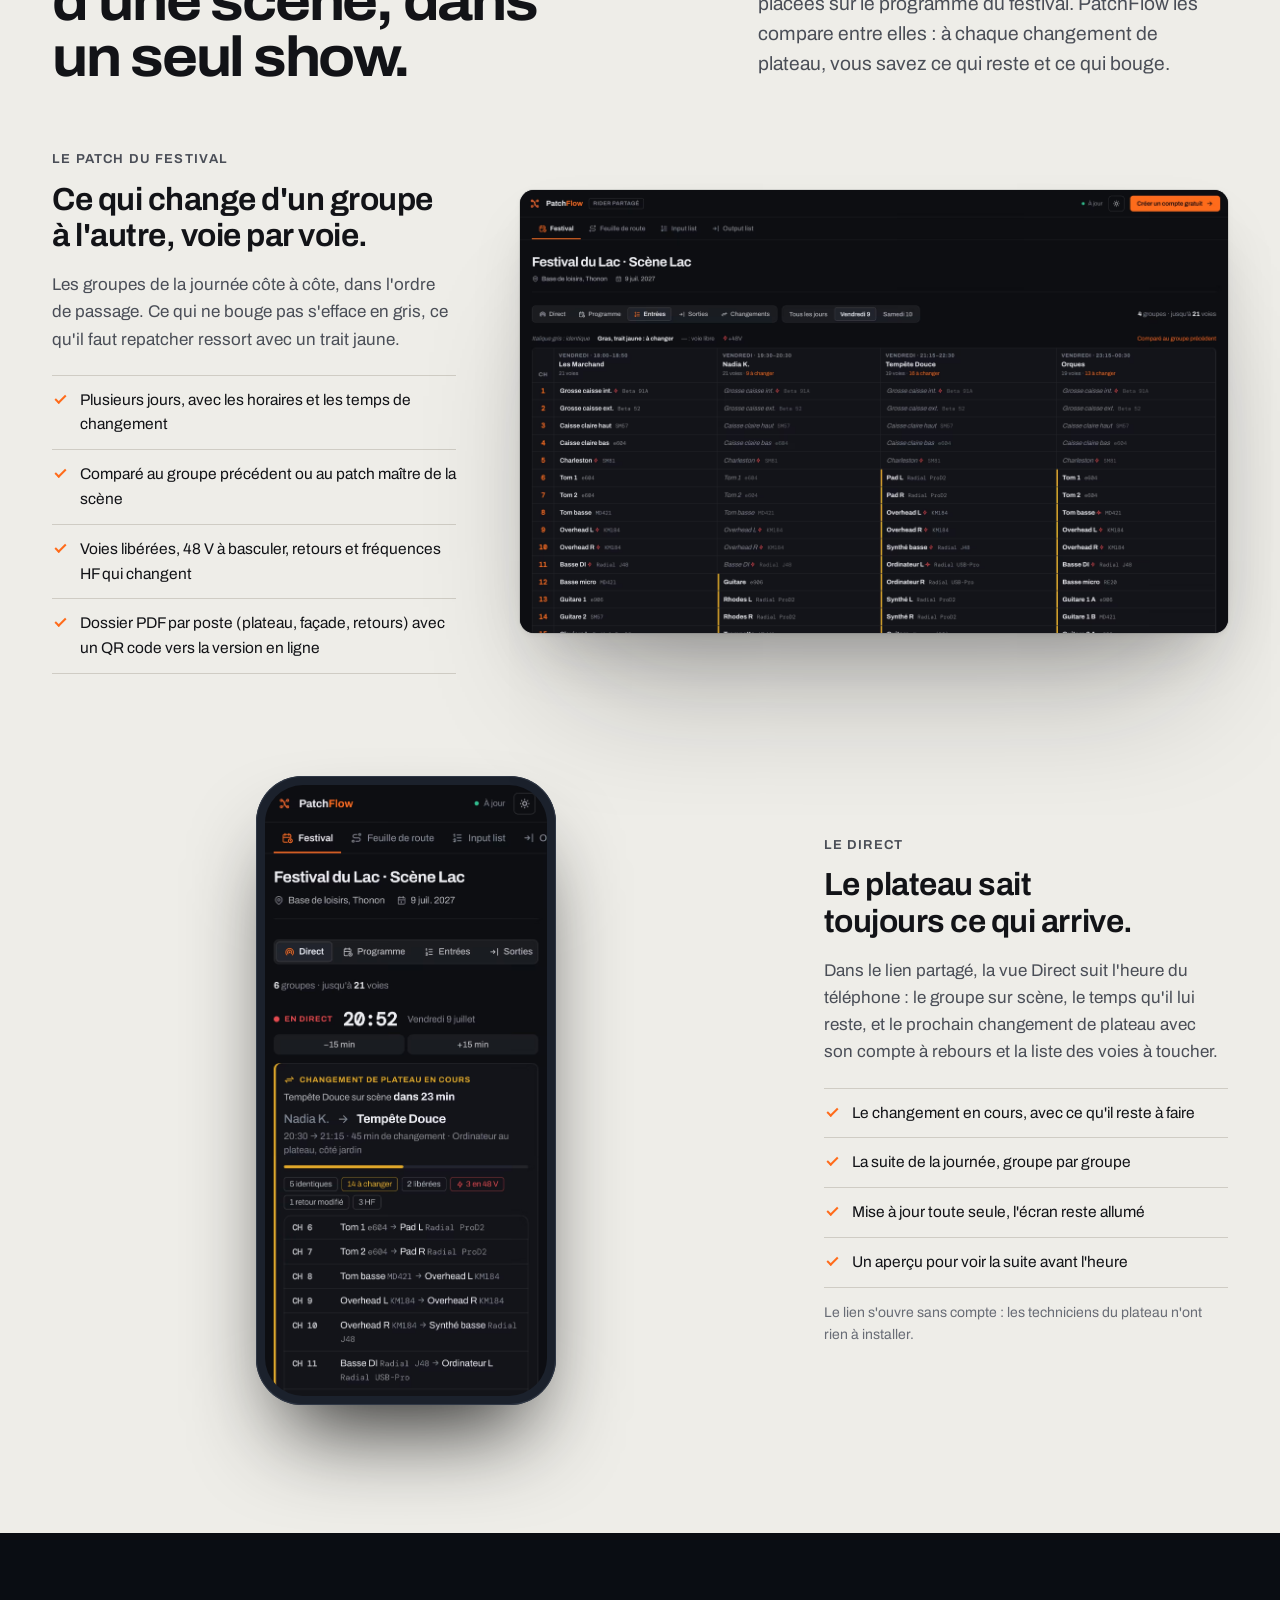
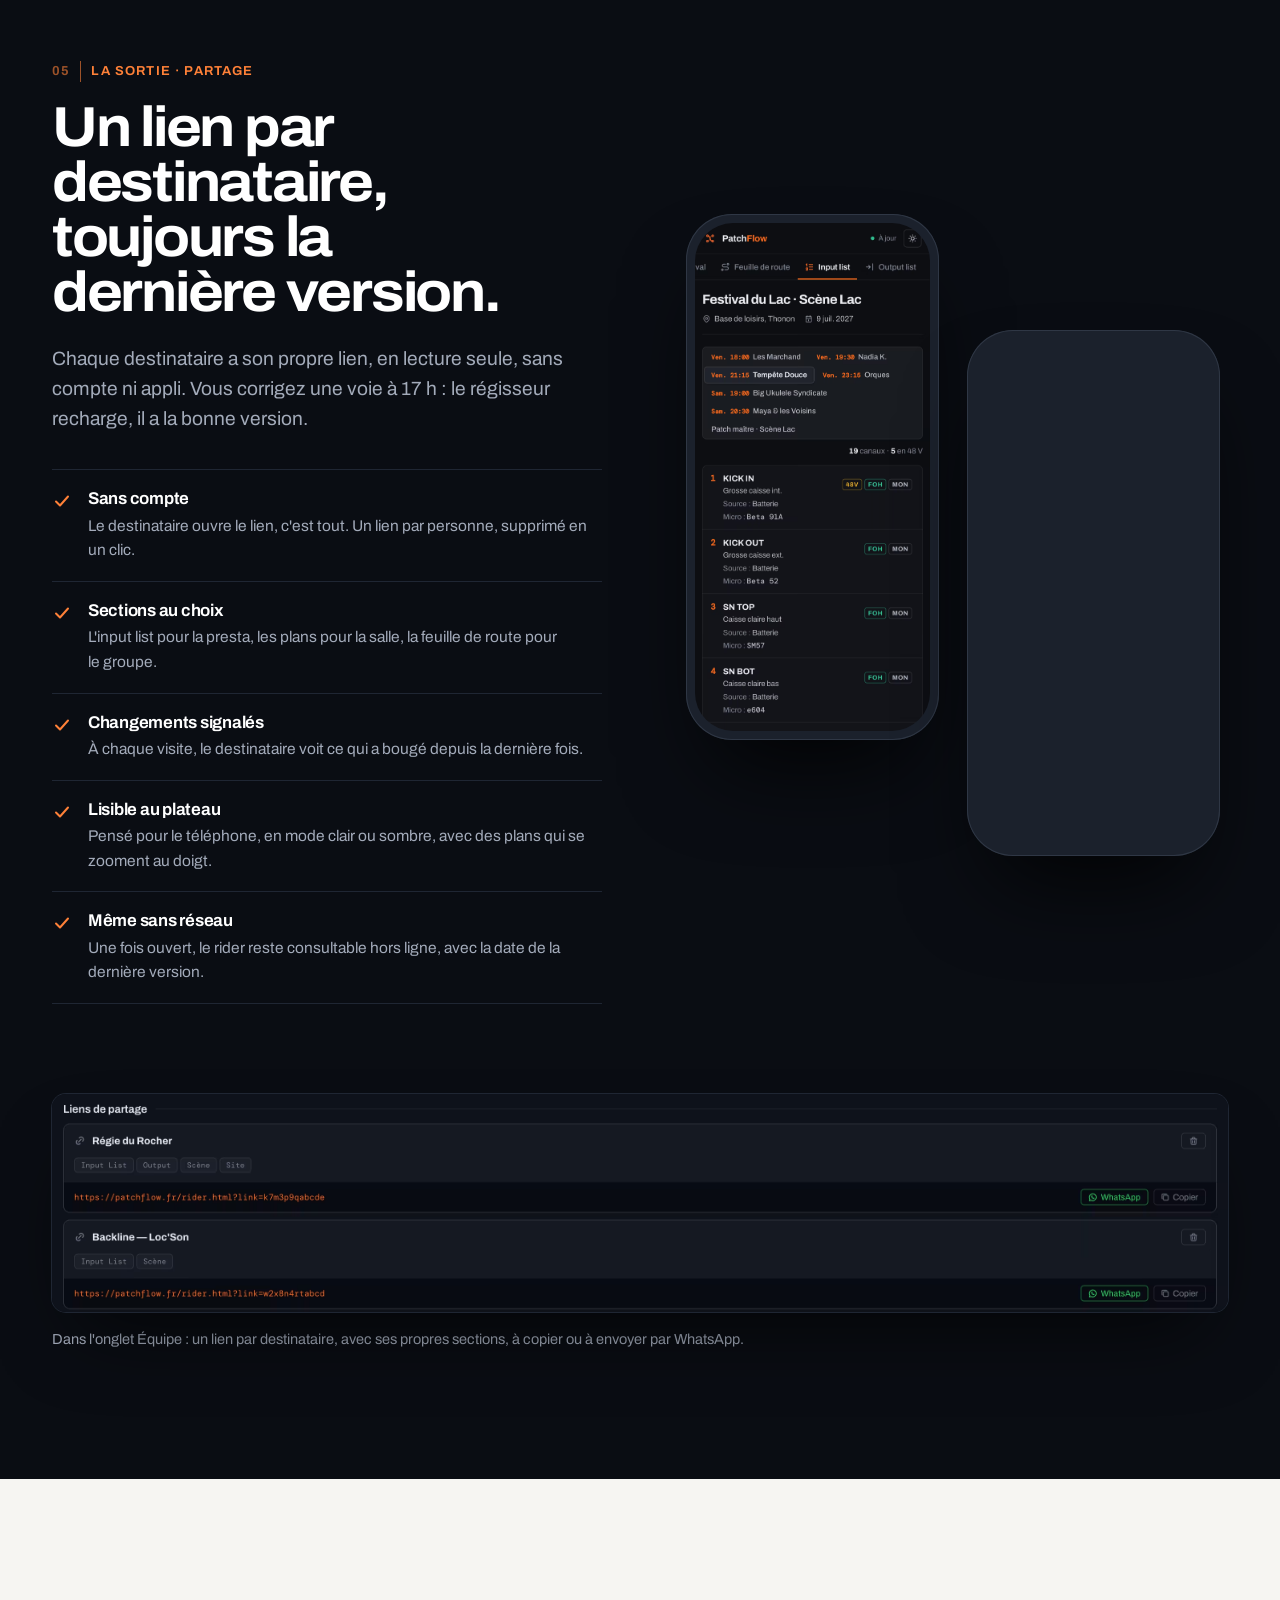
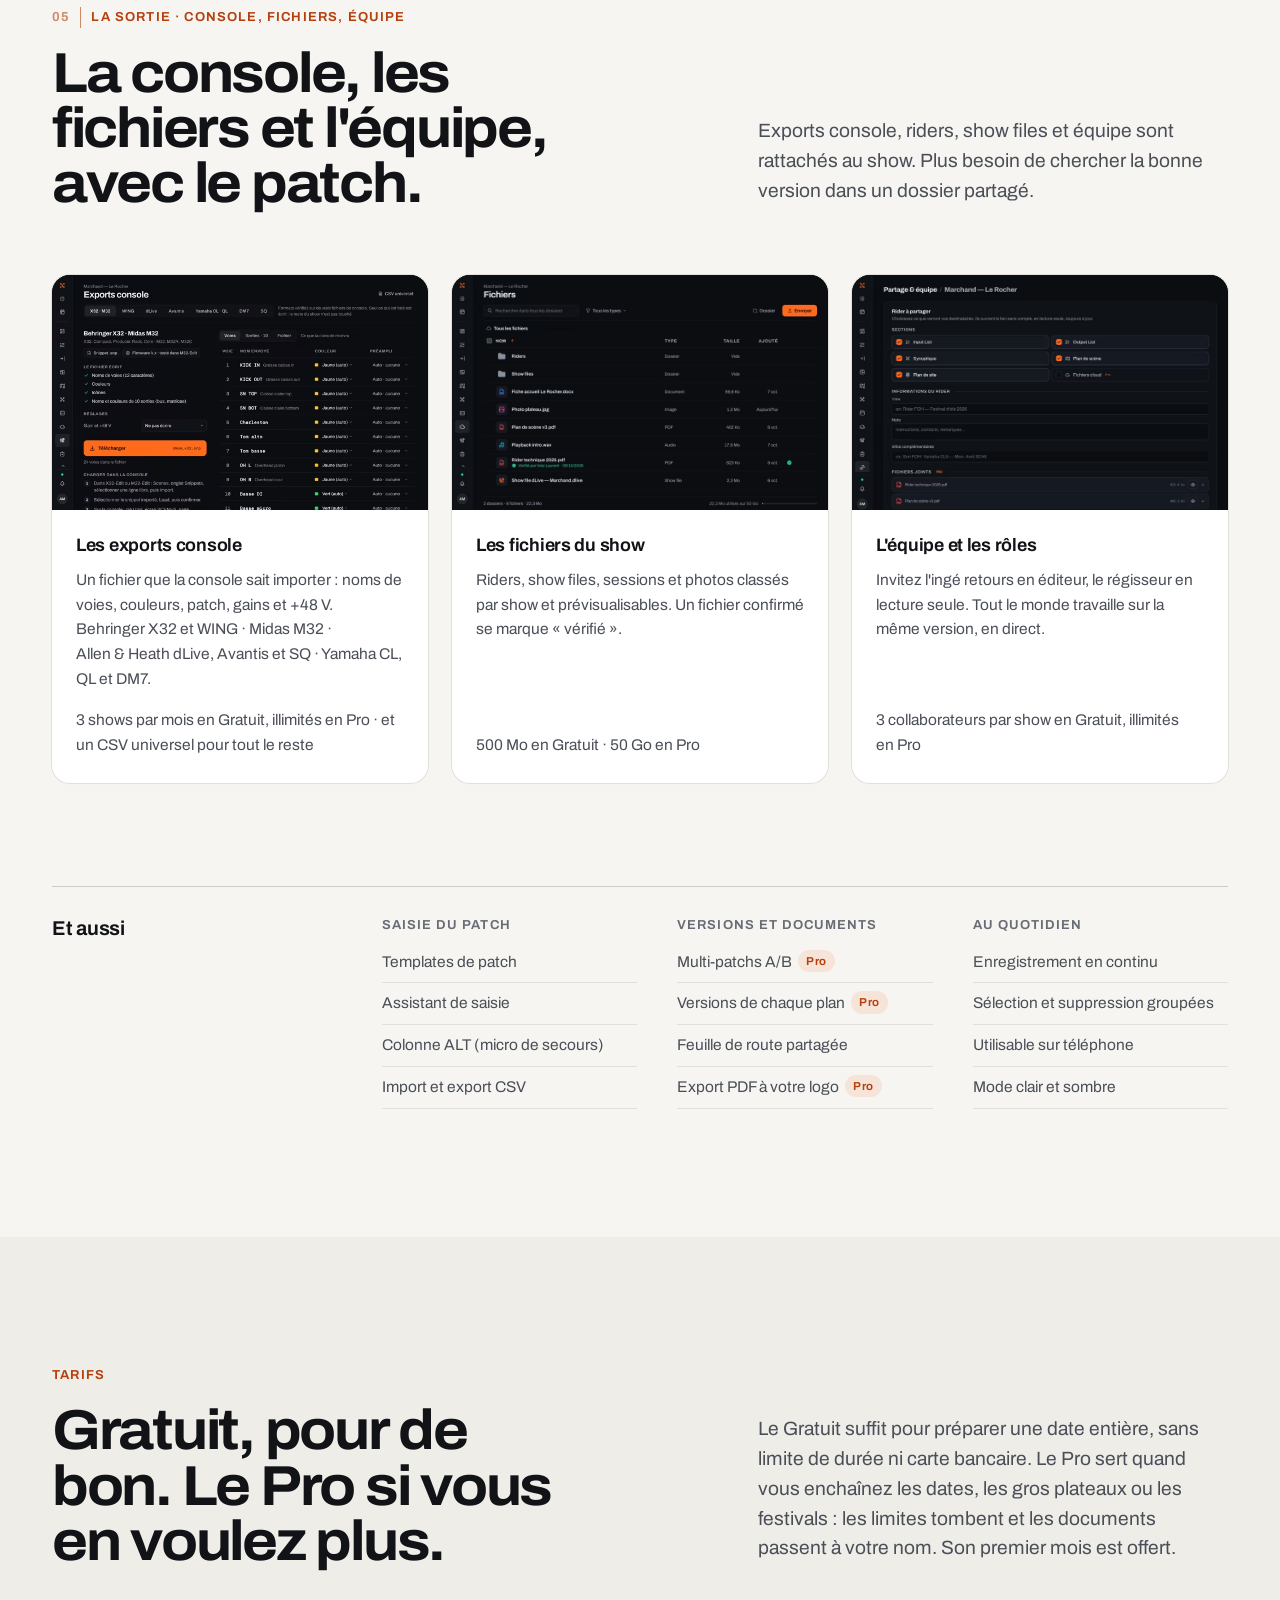
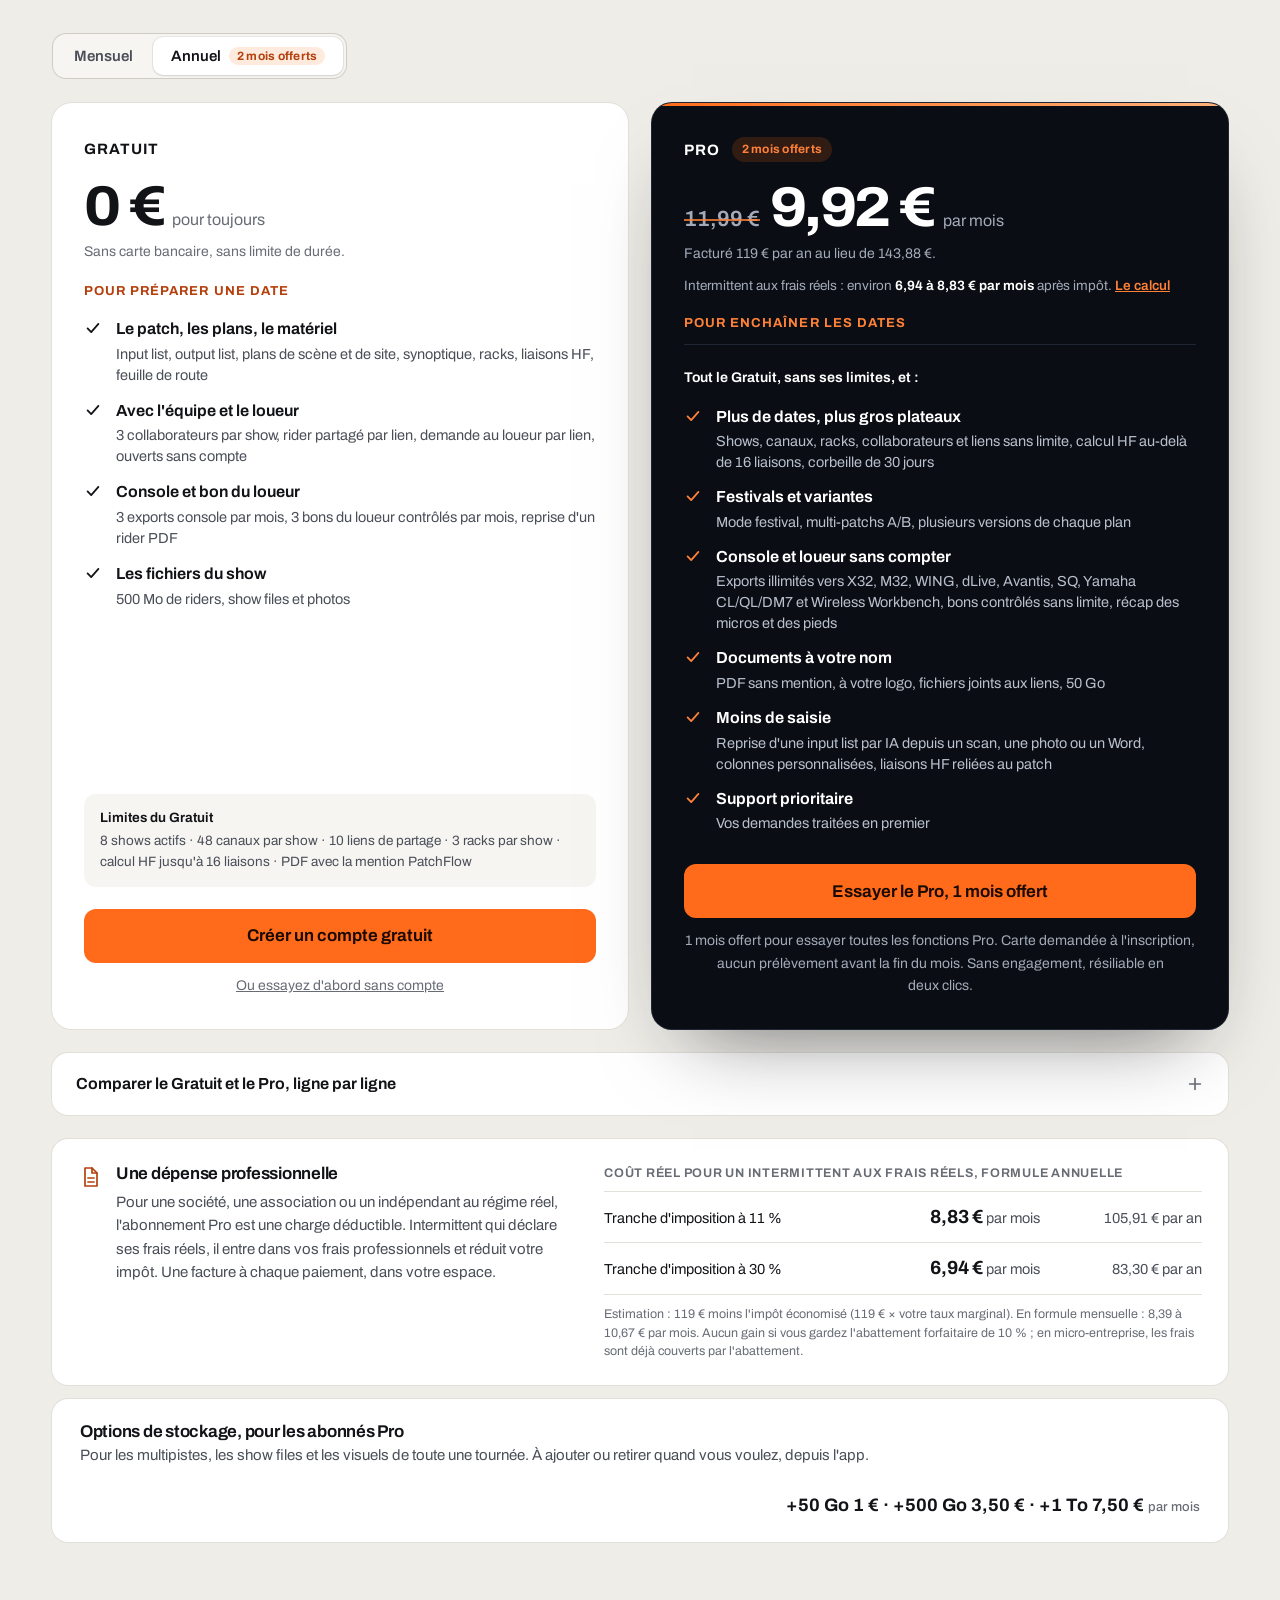
==== commit 76757135: "Accueil : menu du haut réduit à quatre entrées (Fonctionnalités, Essai sans compte, Tarifs, Question" ====
--- a/index.html
+++ b/index.html
@@ -101,10 +101,27 @@
 .logo span{font-size:19px;font-weight:750;font-stretch:108%;letter-spacing:-.03em}
 .logo em{font-style:normal;color:var(--acc)}
 .menu{display:flex;gap:4px;flex:1}
-.menu a{position:relative;padding:8px 12px;border-radius:8px;font-size:15px;font-weight:550;color:var(--ink2);text-decoration:none;transition:color .15s,background .15s}
-.menu a:hover{color:var(--ink);background:rgba(18,19,23,.05)}
-.menu a[aria-current=true]{color:var(--ink)}
-.menu a[aria-current=true]::after{content:"";position:absolute;left:12px;right:12px;bottom:2px;height:2px;border-radius:2px;background:var(--acc)}
+.menu>a,.dd-b{position:relative;padding:8px 12px;border-radius:8px;font:550 15px var(--f);color:var(--ink2);text-decoration:none;transition:color .15s,background .15s}
+.menu>a:hover,.dd-b:hover,.dd.open .dd-b{color:var(--ink);background:rgba(18,19,23,.05)}
+.menu [aria-current=true]{color:var(--ink)}
+.menu [aria-current=true]::after{content:"";position:absolute;left:12px;right:12px;bottom:2px;height:2px;border-radius:2px;background:var(--acc)}
+.dd{position:relative}
+.dd-b{display:inline-flex;align-items:center;gap:5px;border:0;background:none;cursor:pointer}
+.dd-b svg{width:15px;height:15px;transition:transform .2s}
+.dd.open .dd-b svg{transform:rotate(180deg)}
+.dd-p{position:absolute;left:-12px;top:calc(100% + 10px);width:560px;padding:10px;border-radius:16px;background:var(--card);
+  box-shadow:0 0 0 1px var(--rule),0 24px 48px -16px rgba(18,19,23,.22);opacity:0;visibility:hidden;translate:0 -4px;transition:opacity .15s,translate .15s,visibility .15s}
+.dd.open .dd-p{opacity:1;visibility:visible;translate:none}
+.dd-g{display:grid;grid-template-columns:repeat(2,minmax(0,1fr));gap:2px}
+.dd-g a{display:flex;gap:12px;align-items:flex-start;padding:11px 12px;border-radius:10px;text-decoration:none;color:var(--ink)}
+.dd-g a:hover,.dd-g a:focus-visible{background:var(--bg)}
+.dd-g svg{flex:none;width:34px;height:34px;padding:7px;border-radius:9px;background:var(--bg2);color:var(--acc-ink)}
+.dd-g b{display:block;font-size:15px;font-weight:650;line-height:1.3}
+.dd-g small{display:block;font-size:13.5px;color:var(--ink3);line-height:1.35;margin-top:2px}
+.dd-g .tag{margin-left:6px;vertical-align:1px}
+.dd-all{display:flex;align-items:center;gap:8px;margin:6px 2px 0;padding:11px 12px 6px;border-top:1px solid var(--rule);font-size:14px;font-weight:600;color:var(--ink2);text-decoration:none}
+.dd-all:hover{color:var(--acc-ink)}
+.dd-all svg{width:16px;height:16px}
 .top-act{display:flex;align-items:center;gap:22px}
 .signin{font-size:15px;font-weight:600;text-decoration:none;color:var(--ink2)}
 .signin:hover{color:var(--ink)}
@@ -380,7 +397,6 @@
 .card:hover .card-img img{transform:scale(1.04)}
 
 /* ── Adaptations ─────────────────────────────────────────────────── */
-@media(max-width:1240px){ .top-in{gap:20px} .menu a{padding:8px 9px;font-size:14.5px} .signin{white-space:nowrap} .menu a[href="#questions"]{display:none} }
 @media(max-width:1024px){
   .menu,.top-act{display:none}
   .burger{display:flex}
@@ -729,13 +745,16 @@
       <span>Patch<em>Flow</em></span>
     </a>
     <nav class="menu" aria-label="Sections">
-      <a href="#fonctions">Fonctionnalités</a>
-      <a href="#essai">Essai</a>
-      <a href="#materiel">Matériel</a>
-      <a href="#festival">Festival</a>
-      <a href="#partage">Partage</a>
-      <a href="#tarifs">Tarifs</a>
-      <a href="#questions">Questions</a>
+      <div class="dd" id="dd">
+        <button type="button" class="dd-b" aria-expanded="false" aria-controls="dd-p" data-spy="fonctions input output rider-import plans materiel festival partage preparation">Fonctionnalités<svg viewBox="0 0 20 20" fill="none" stroke="currentColor" stroke-width="1.8" stroke-linecap="round" stroke-linejoin="round" aria-hidden="true"><path d="M6 8l4 4 4-4"/></svg></button>
+        <div class="dd-p" id="dd-p">
+          <div class="dd-g"><a href="#input"><svg viewBox="0 0 24 24" fill="none" stroke="currentColor" stroke-width="1.7" stroke-linecap="round" stroke-linejoin="round" aria-hidden="true"><path d="M9 6h11M9 12h11M9 18h11"/><path d="M4 6h.01M4 12h.01M4 18h.01"/></svg><span><b>Input et output list</b><small>Micros, +48&nbsp;V, stageboxes, retours</small></span></a><a href="#plans"><svg viewBox="0 0 24 24" fill="none" stroke="currentColor" stroke-width="1.7" stroke-linecap="round" stroke-linejoin="round" aria-hidden="true"><rect x="3" y="4" width="18" height="16" rx="2"/><path d="M3 10h18M9 10v10"/></svg><span><b>Plans</b><small>Scène, site, synoptique</small></span></a><a href="#materiel"><svg viewBox="0 0 24 24" fill="none" stroke="currentColor" stroke-width="1.7" stroke-linecap="round" stroke-linejoin="round" aria-hidden="true"><rect x="4" y="3" width="16" height="18" rx="2"/><path d="M4 9h16M4 15h16M8 6h.01M8 12h.01M8 18h.01"/></svg><span><b>Matériel</b><small>Racks, HF, demande au loueur</small></span></a><a href="#festival"><svg viewBox="0 0 24 24" fill="none" stroke="currentColor" stroke-width="1.7" stroke-linecap="round" stroke-linejoin="round" aria-hidden="true"><rect x="3.5" y="5" width="17" height="15" rx="2"/><path d="M3.5 10h17M8 3v4M16 3v4"/></svg><span><b>Festival <span class="tag">Pro</span></b><small>Tous les groupes d'une scène</small></span></a><a href="#partage"><svg viewBox="0 0 24 24" fill="none" stroke="currentColor" stroke-width="1.7" stroke-linecap="round" stroke-linejoin="round" aria-hidden="true"><path d="M10 14a4 4 0 0 0 5.7 0l3-3a4 4 0 0 0-5.7-5.7l-1 1"/><path d="M14 10a4 4 0 0 0-5.7 0l-3 3a4 4 0 0 0 5.7 5.7l1-1"/></svg><span><b>Partage</b><small>Un lien à jour, ouvert sans compte</small></span></a><a href="#preparation"><svg viewBox="0 0 24 24" fill="none" stroke="currentColor" stroke-width="1.7" stroke-linecap="round" stroke-linejoin="round" aria-hidden="true"><path d="M6 4v6M6 14v6M12 4v2M12 10v10M18 4v9M18 17v3"/><circle cx="6" cy="12" r="2"/><circle cx="12" cy="8" r="2"/><circle cx="18" cy="15" r="2"/></svg><span><b>Console et équipe</b><small>Exports, fichiers, rôles</small></span></a></div>
+          <a class="dd-all" href="#fonctions">Tout en un coup d'œil <svg viewBox="0 0 20 20" fill="none" stroke="currentColor" stroke-width="1.8" stroke-linecap="round" stroke-linejoin="round" aria-hidden="true"><path d="M4 10h12M11 5l5 5-5 5"/></svg></a>
+        </div>
+      </div>
+      <a href="#essai" data-spy="essai">Essai sans compte</a>
+      <a href="#tarifs" data-spy="tarifs">Tarifs</a>
+      <a href="#questions" data-spy="questions">Questions</a>
     </nav>
     <div class="top-act">
       <a class="signin" href="app.html">Se connecter</a>
@@ -748,9 +767,6 @@
   <div class="drawer" id="drawer">
     <a href="#fonctions" data-m="0">Fonctionnalités</a>
     <a href="#essai">Essai sans compte</a>
-    <a href="#materiel" data-m="2">Matériel</a>
-    <a href="#festival">Festival</a>
-    <a href="#partage">Partage</a>
     <a href="#tarifs">Tarifs</a>
     <a href="#questions">Questions</a>
     <div class="act">
@@ -1599,12 +1615,31 @@
   drawer.addEventListener('click',function(e){ if(e.target.closest('a')) setDrawer(false); });
 
   /* Sommaire : l'entrée de la section en cours de lecture */
-  var links=[].slice.call(document.querySelectorAll('.menu a[href^="#"]'));
-  var secs=links.map(function(a){ return document.querySelector(a.getAttribute('href')); });
+  /* Chaque entrée couvre une ou plusieurs sections (data-spy) : « Fonctionnalités » reste allumé de la vue d'ensemble à la console */
+  var links=[].slice.call(document.querySelectorAll('.menu [data-spy]'));
+  var secs=[]; links.forEach(function(a,i){ a.getAttribute('data-spy').split(' ').forEach(function(id){ var el=document.getElementById(id); if(el) secs.push([el,i]); }); });
   function spy(){
     var y=window.scrollY+140, cur=-1, best=-Infinity;
-    secs.forEach(function(s,i){ var t=s?s.getBoundingClientRect().top+window.scrollY:Infinity; if(t<=y && t>best){ best=t; cur=i; } });
+    secs.forEach(function(x){ if(!x[0].getClientRects().length) return; var t=x[0].getBoundingClientRect().top+window.scrollY; if(t<=y && t>best){ best=t; cur=x[1]; } });
+    /* Après la FAQ (auteur, fin de page), plus rien n'est allumé */
+    var end=document.getElementById('auteur'); if(end&&end.getBoundingClientRect().top+window.scrollY<=y) cur=-1;
     links.forEach(function(a,i){ a.setAttribute('aria-current', i===cur?'true':'false'); });
+  }
+
+  /* Menu Fonctionnalités : survol à la souris, clic au doigt ou au clavier, Échap et clic ailleurs pour fermer */
+  var dd=document.getElementById('dd');
+  if(dd){
+    var ddb=dd.querySelector('.dd-b'), ddt=0, hover=window.matchMedia('(hover: hover)').matches;
+    function ddSet(o){ clearTimeout(ddt); dd.classList.toggle('open',o); ddb.setAttribute('aria-expanded',o?'true':'false'); }
+    ddb.addEventListener('click',function(){ ddSet(hover&&dd.matches(':hover')?true:!dd.classList.contains('open')); });
+    if(hover){
+      dd.addEventListener('mouseenter',function(){ ddSet(true); });
+      dd.addEventListener('mouseleave',function(){ ddt=setTimeout(function(){ ddSet(false); },180); });
+    }
+    dd.addEventListener('click',function(e){ if(e.target.closest('.dd-p a')) ddSet(false); });
+    document.addEventListener('click',function(e){ if(!dd.contains(e.target)) ddSet(false); });
+    document.addEventListener('keydown',function(e){ if(e.key==='Escape'&&dd.classList.contains('open')){ ddSet(false); ddb.focus(); } });
+    dd.addEventListener('focusout',function(e){ if(!dd.contains(e.relatedTarget)) ddSet(false); });
   }
   window.addEventListener('scroll',spy,{passive:true}); window.addEventListener('resize',spy); spy();
 
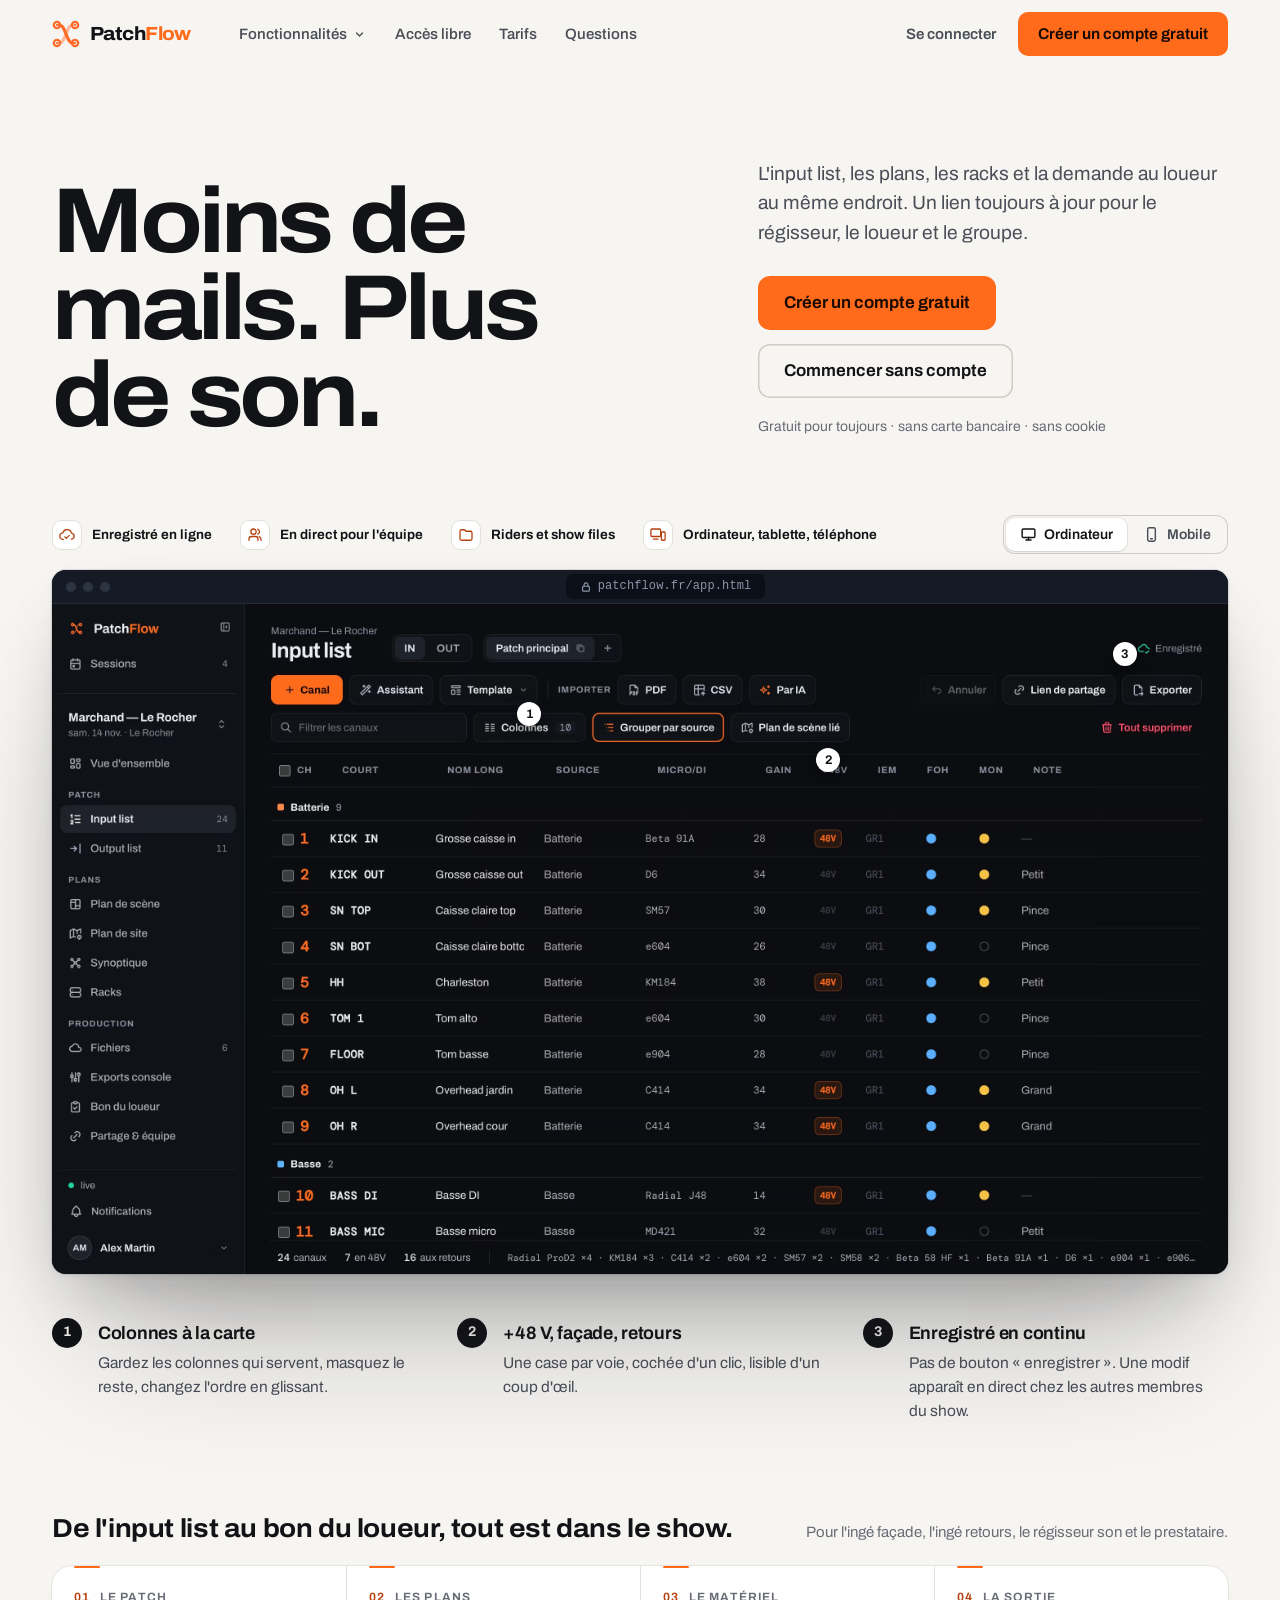
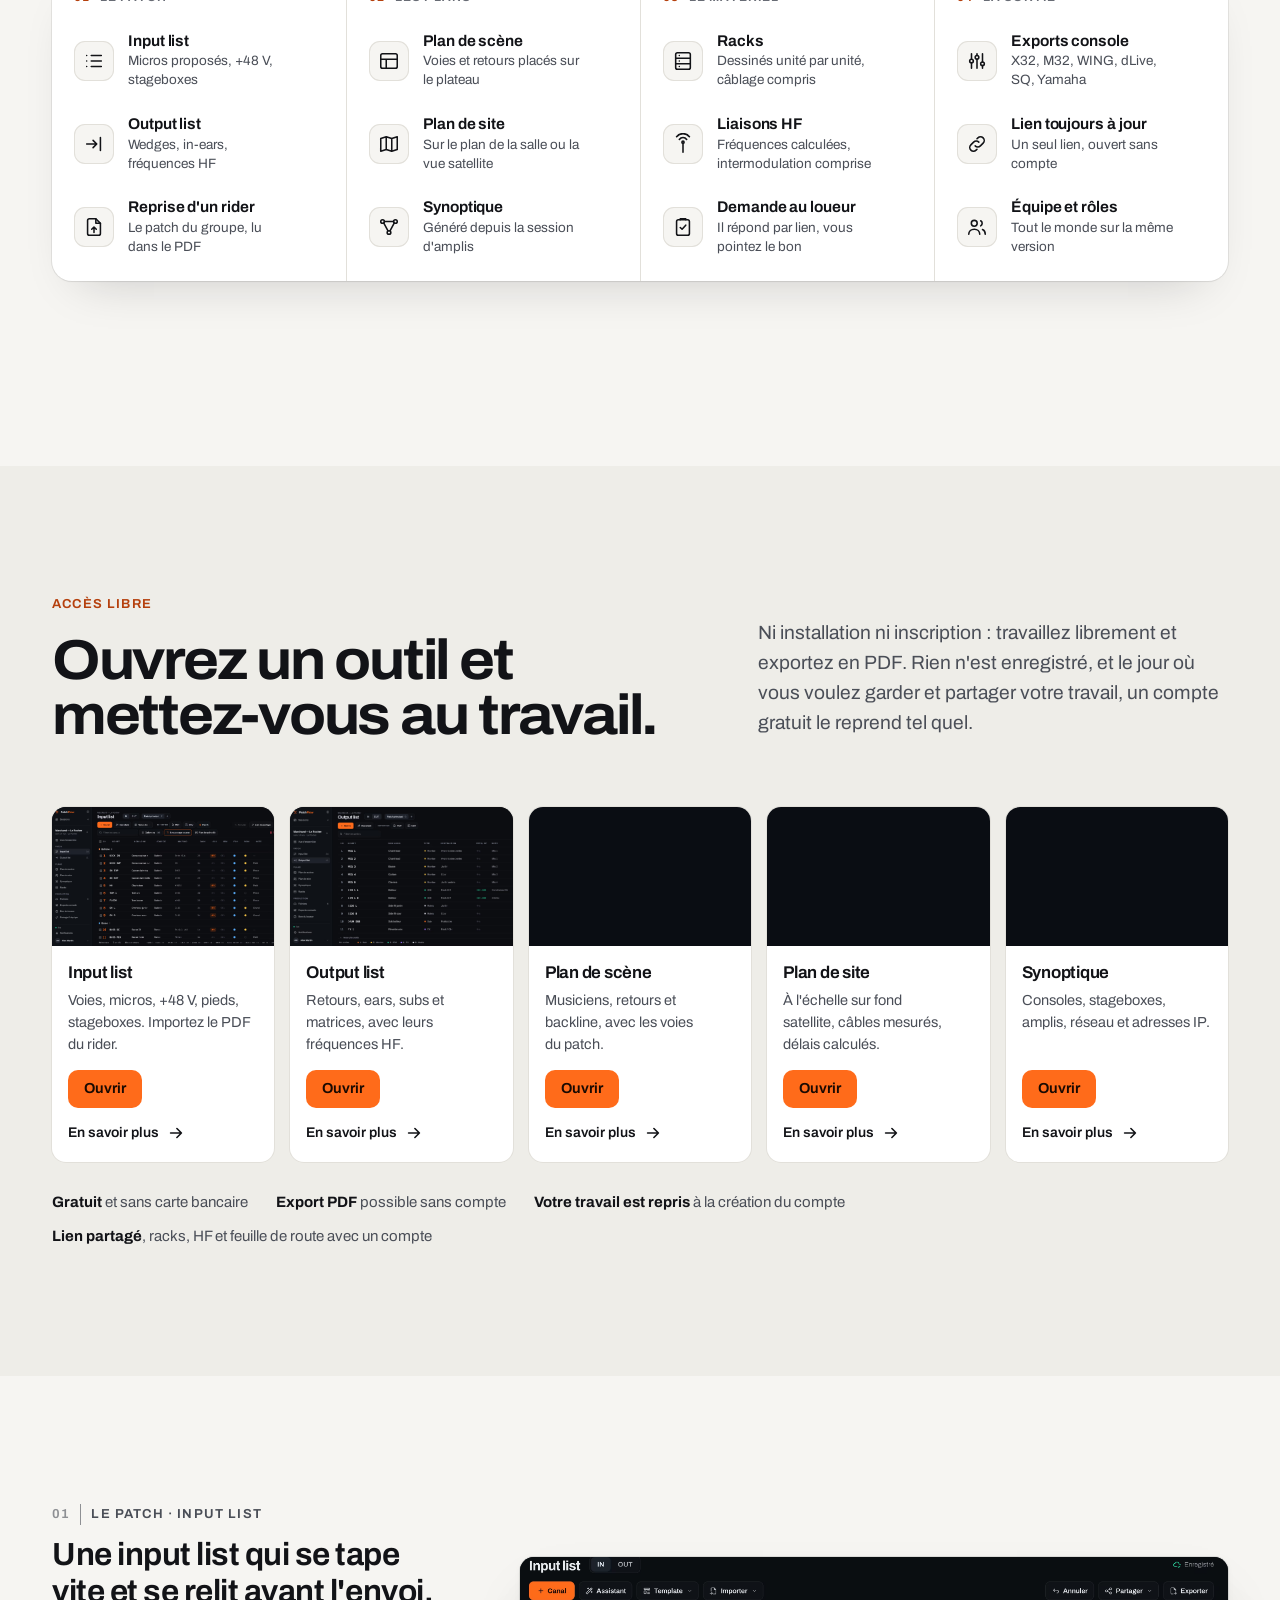
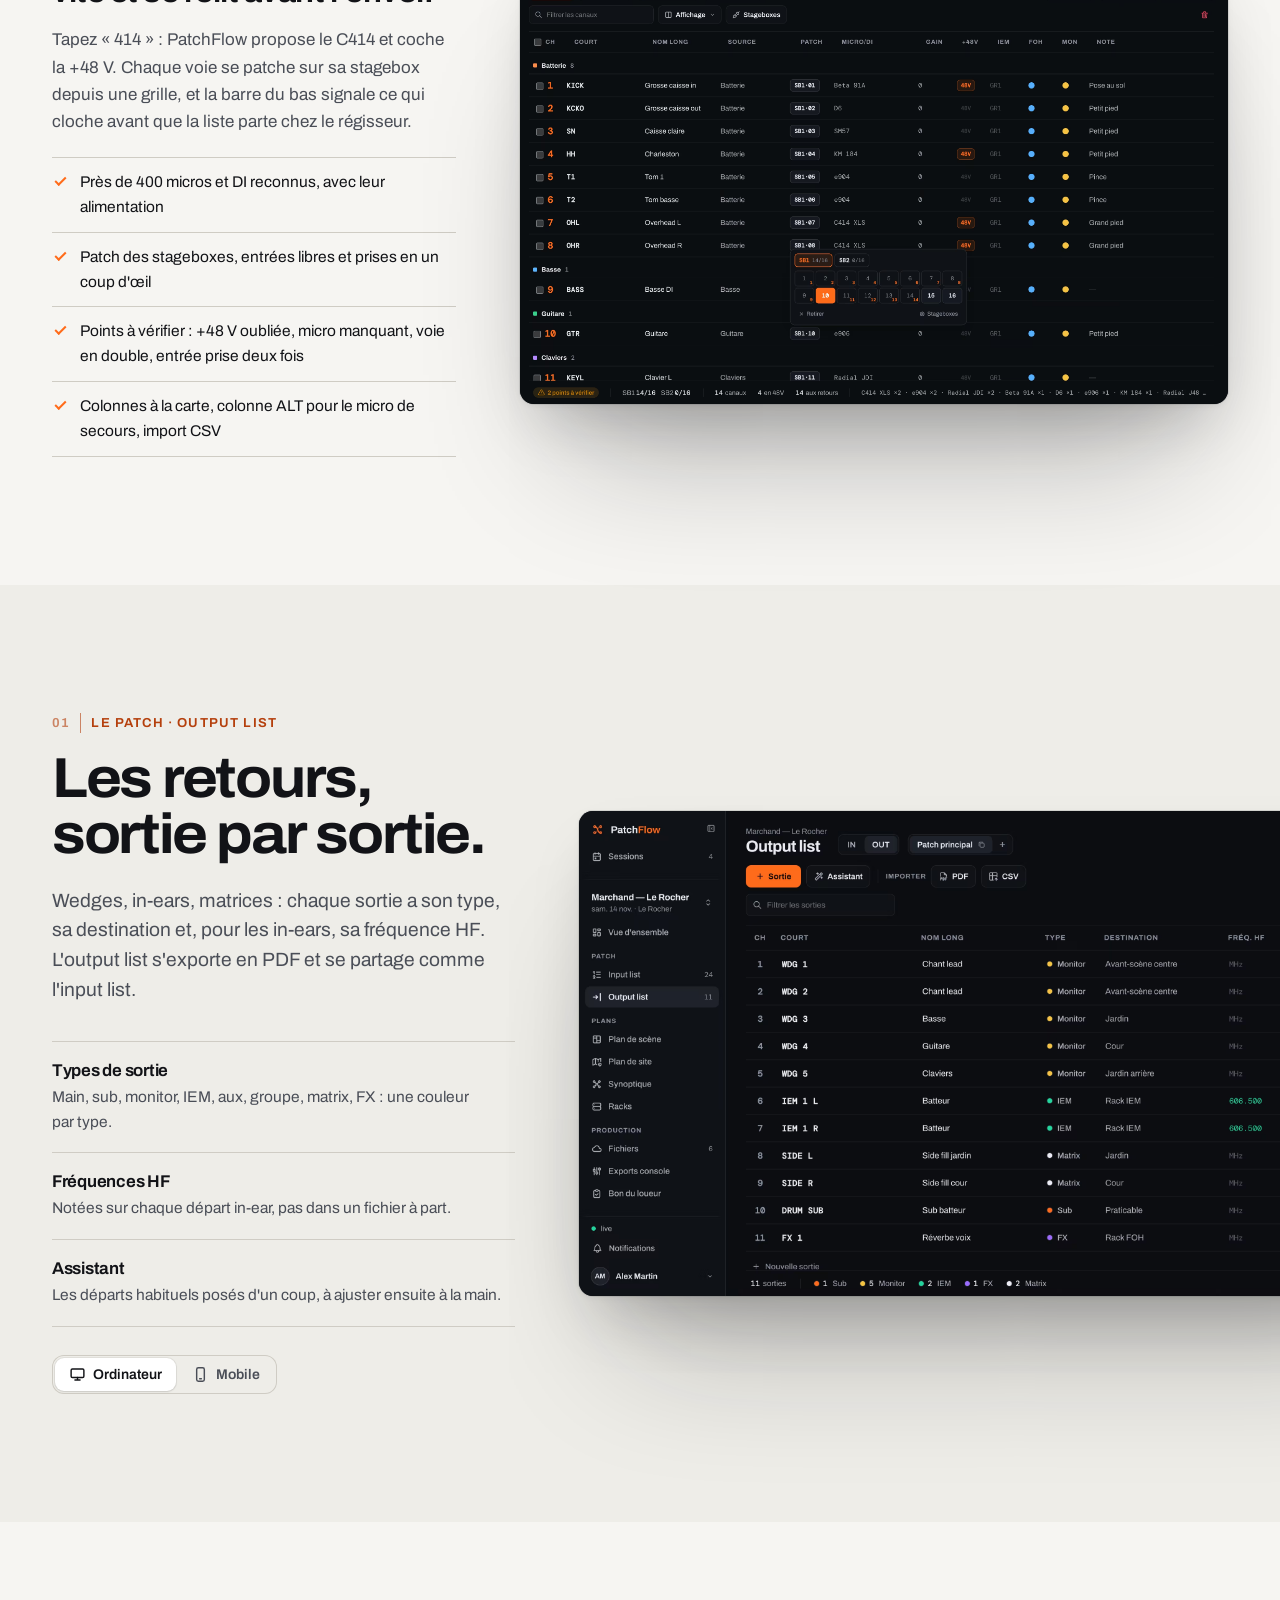
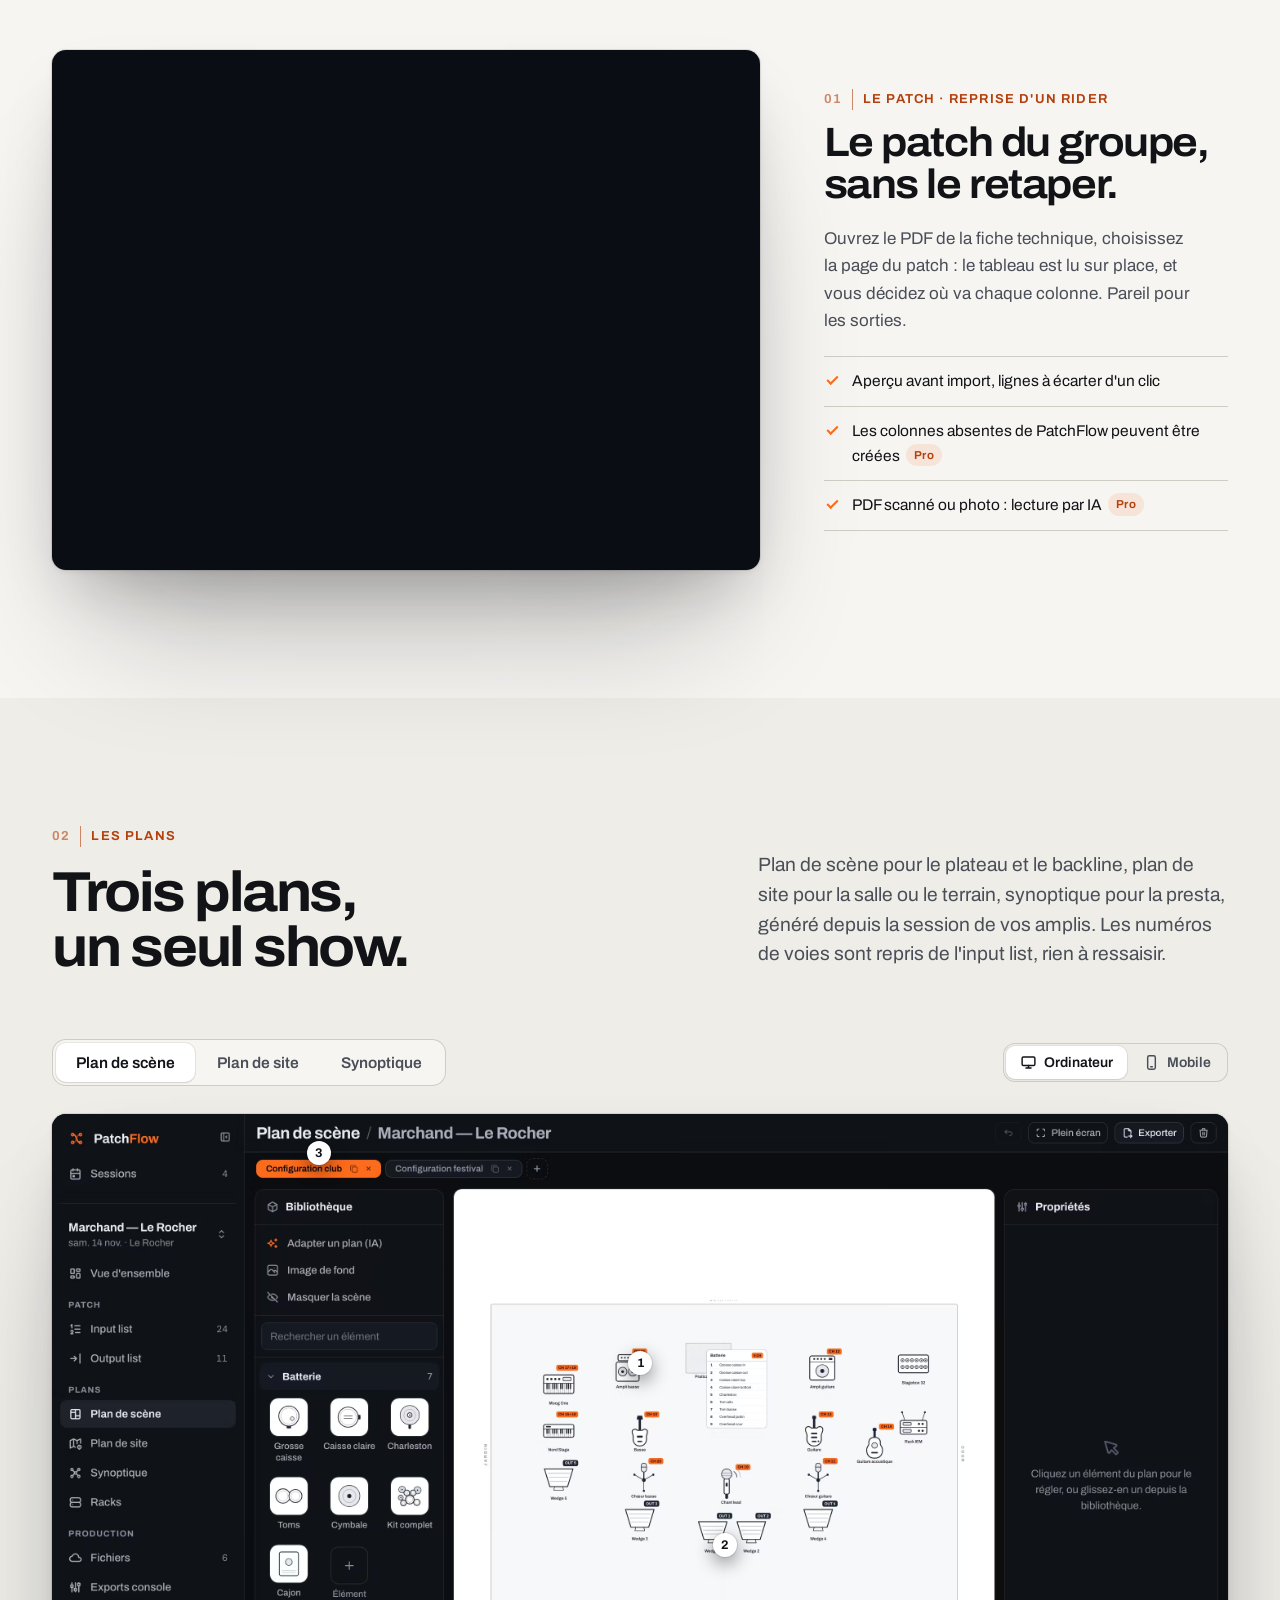
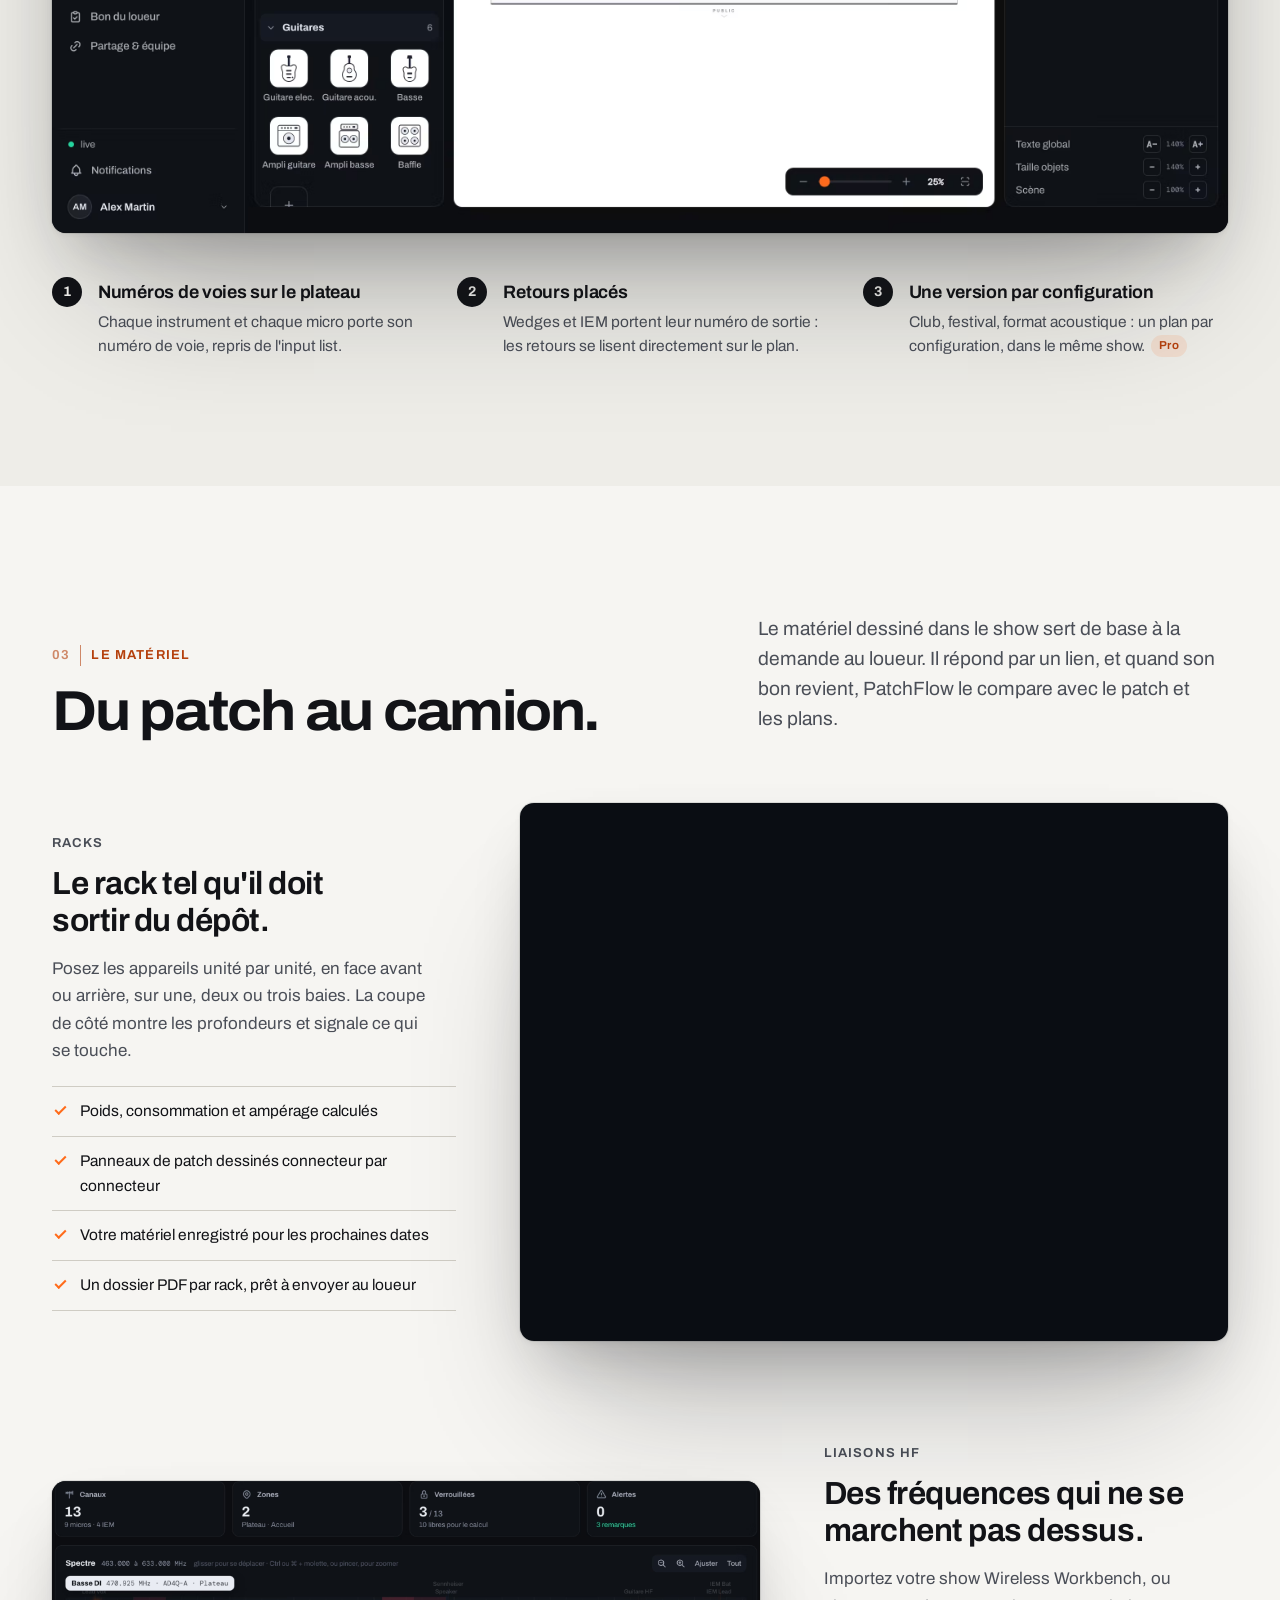
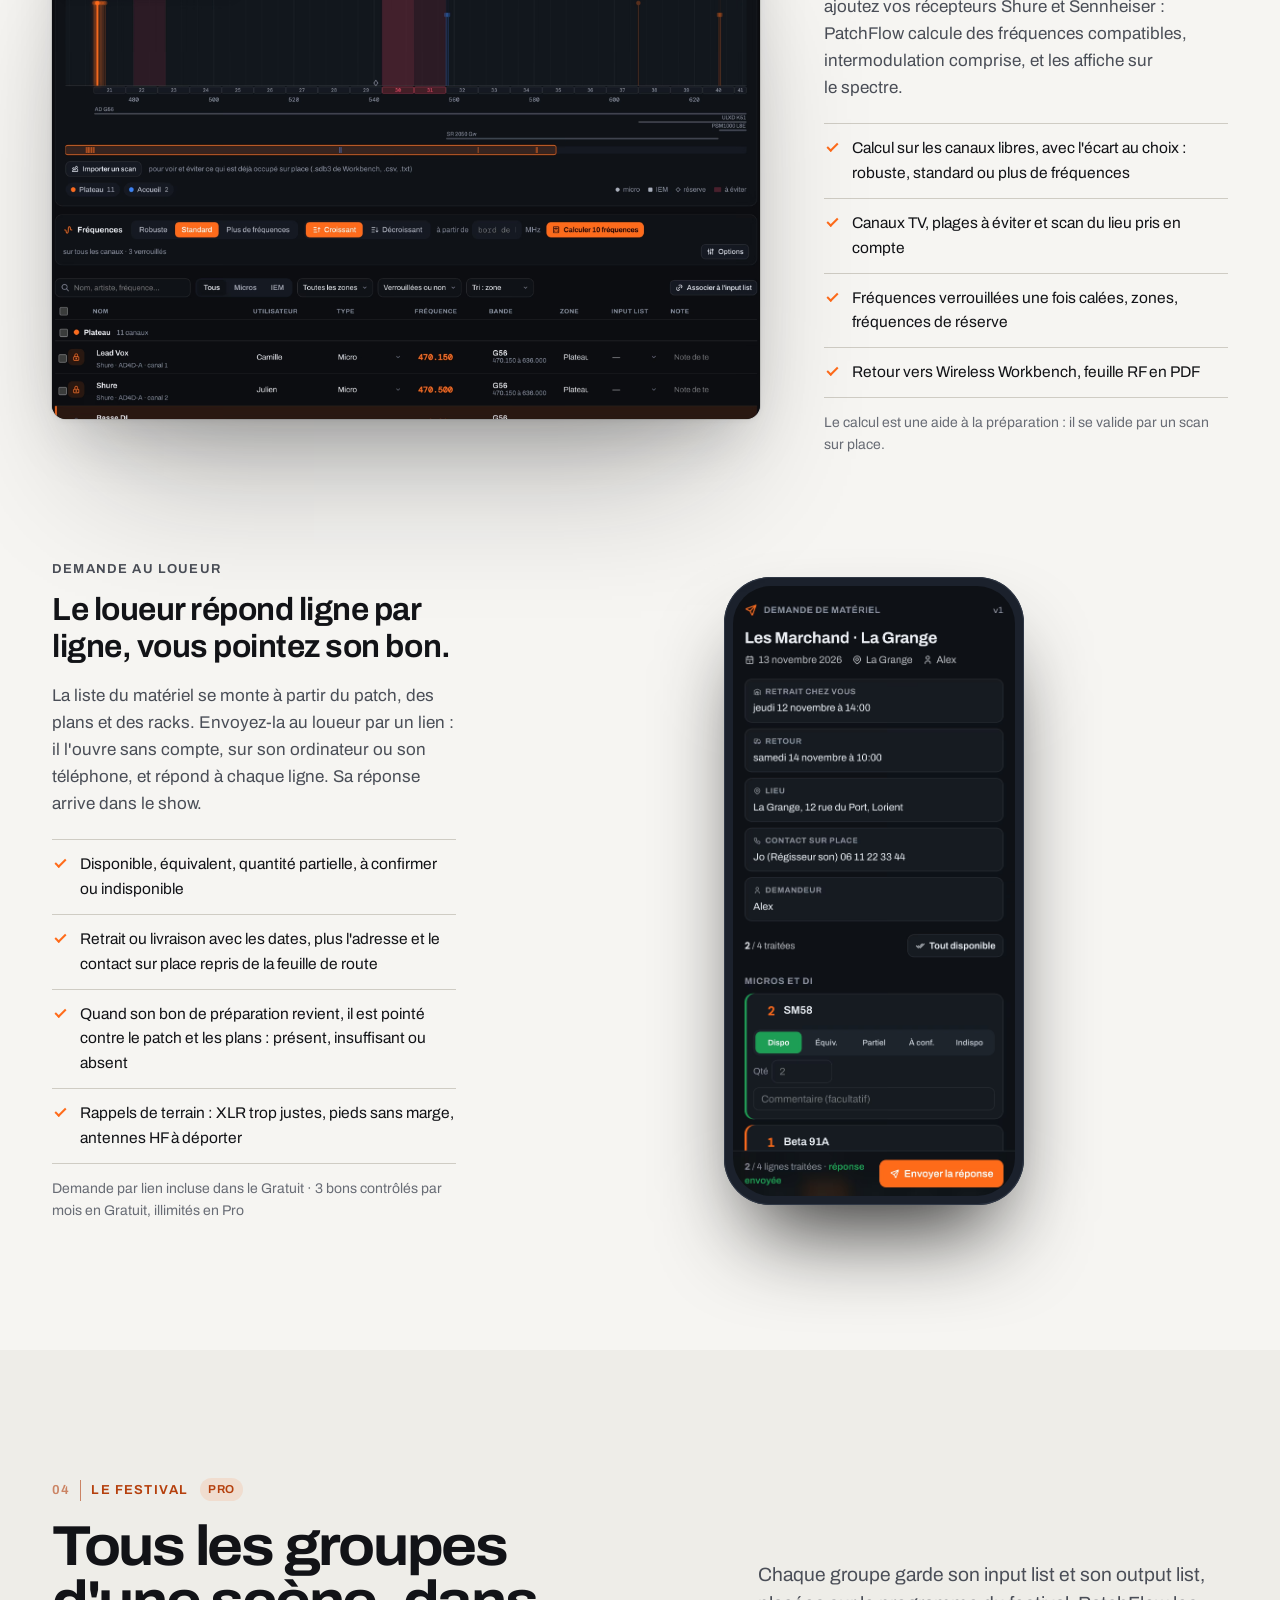
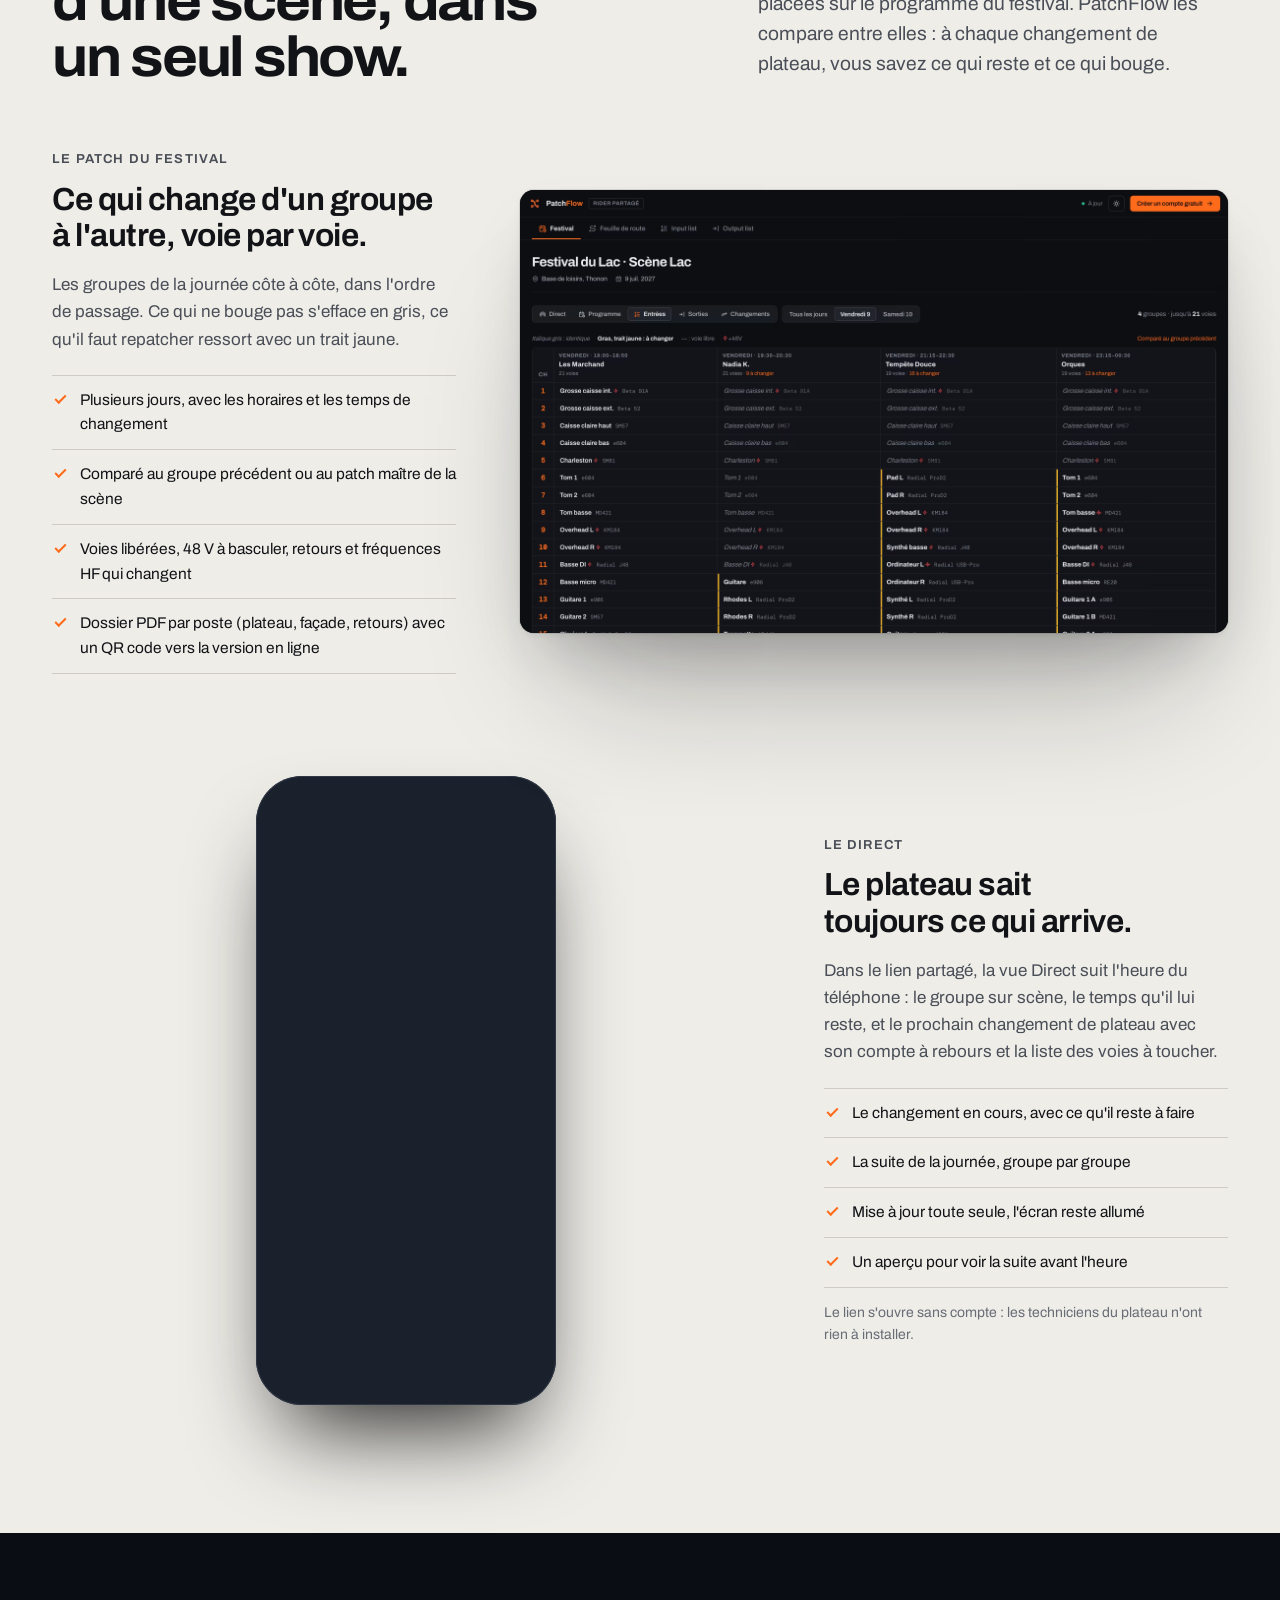
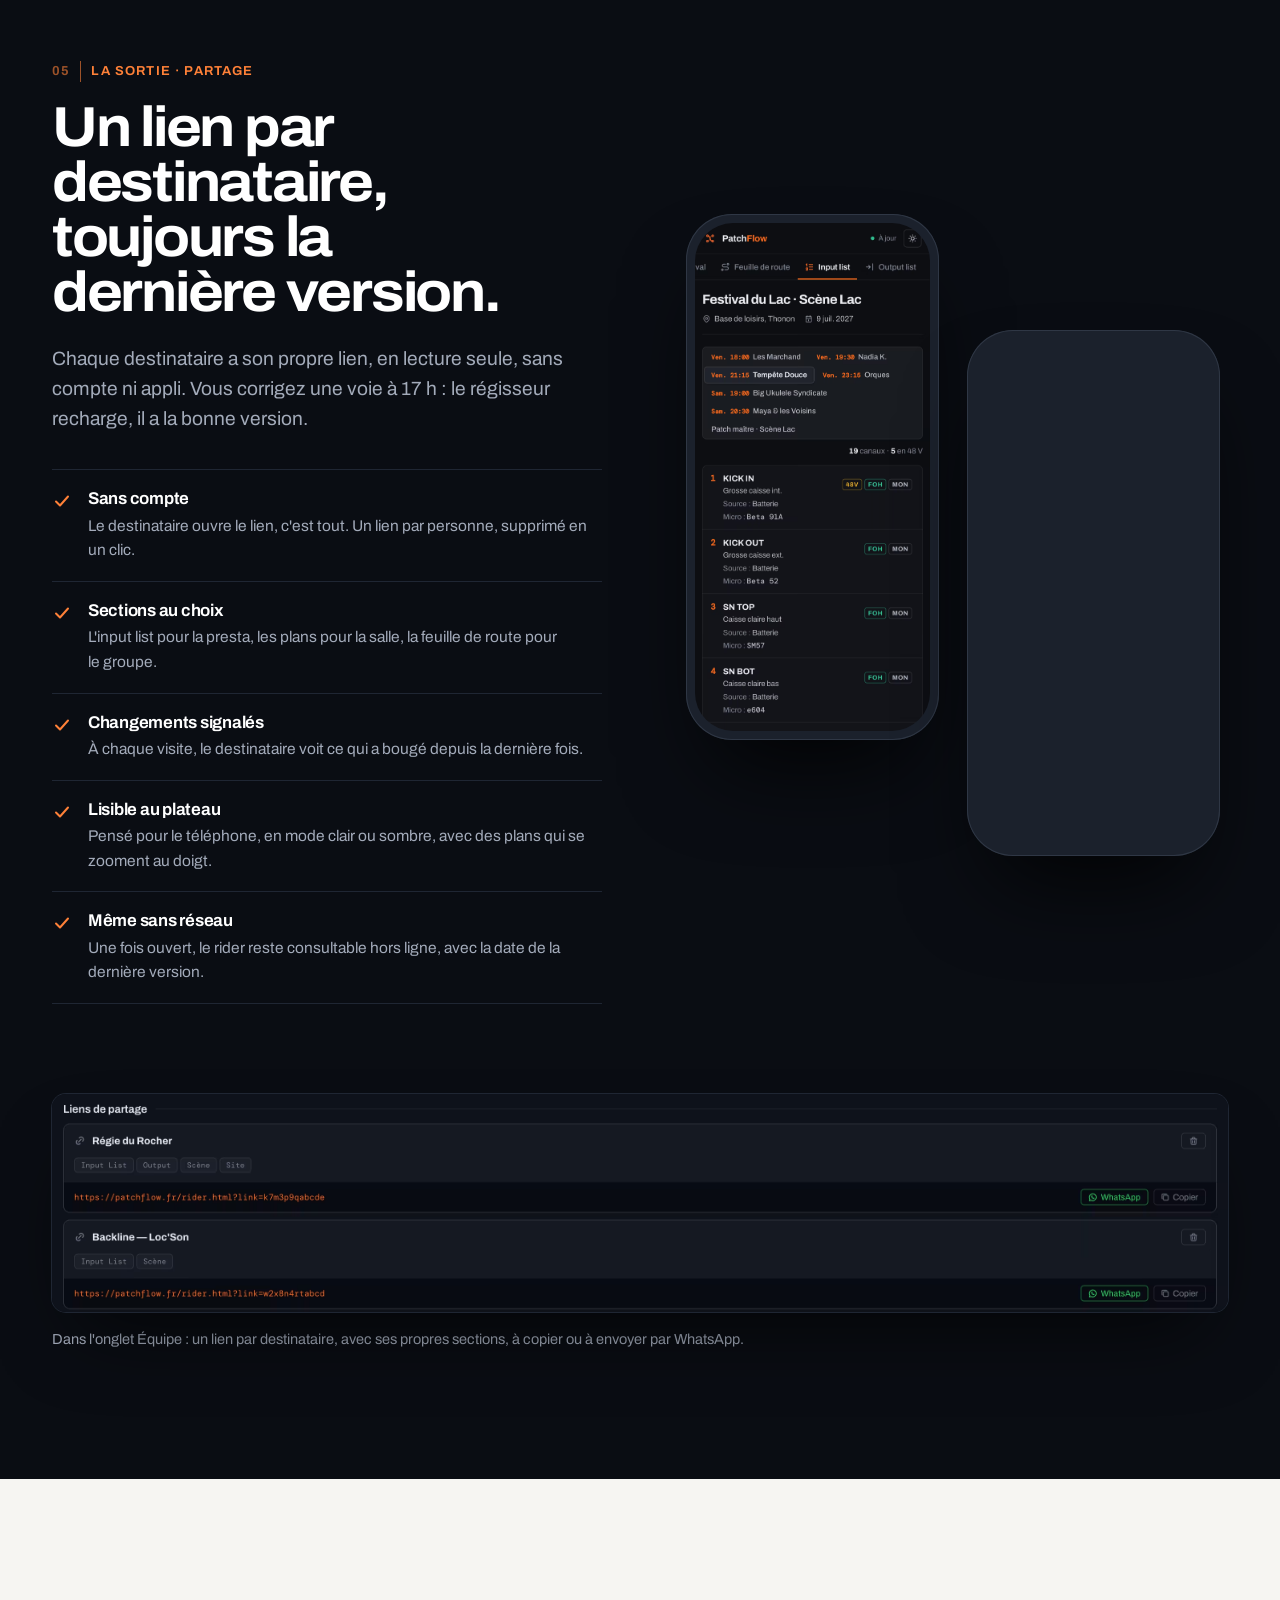
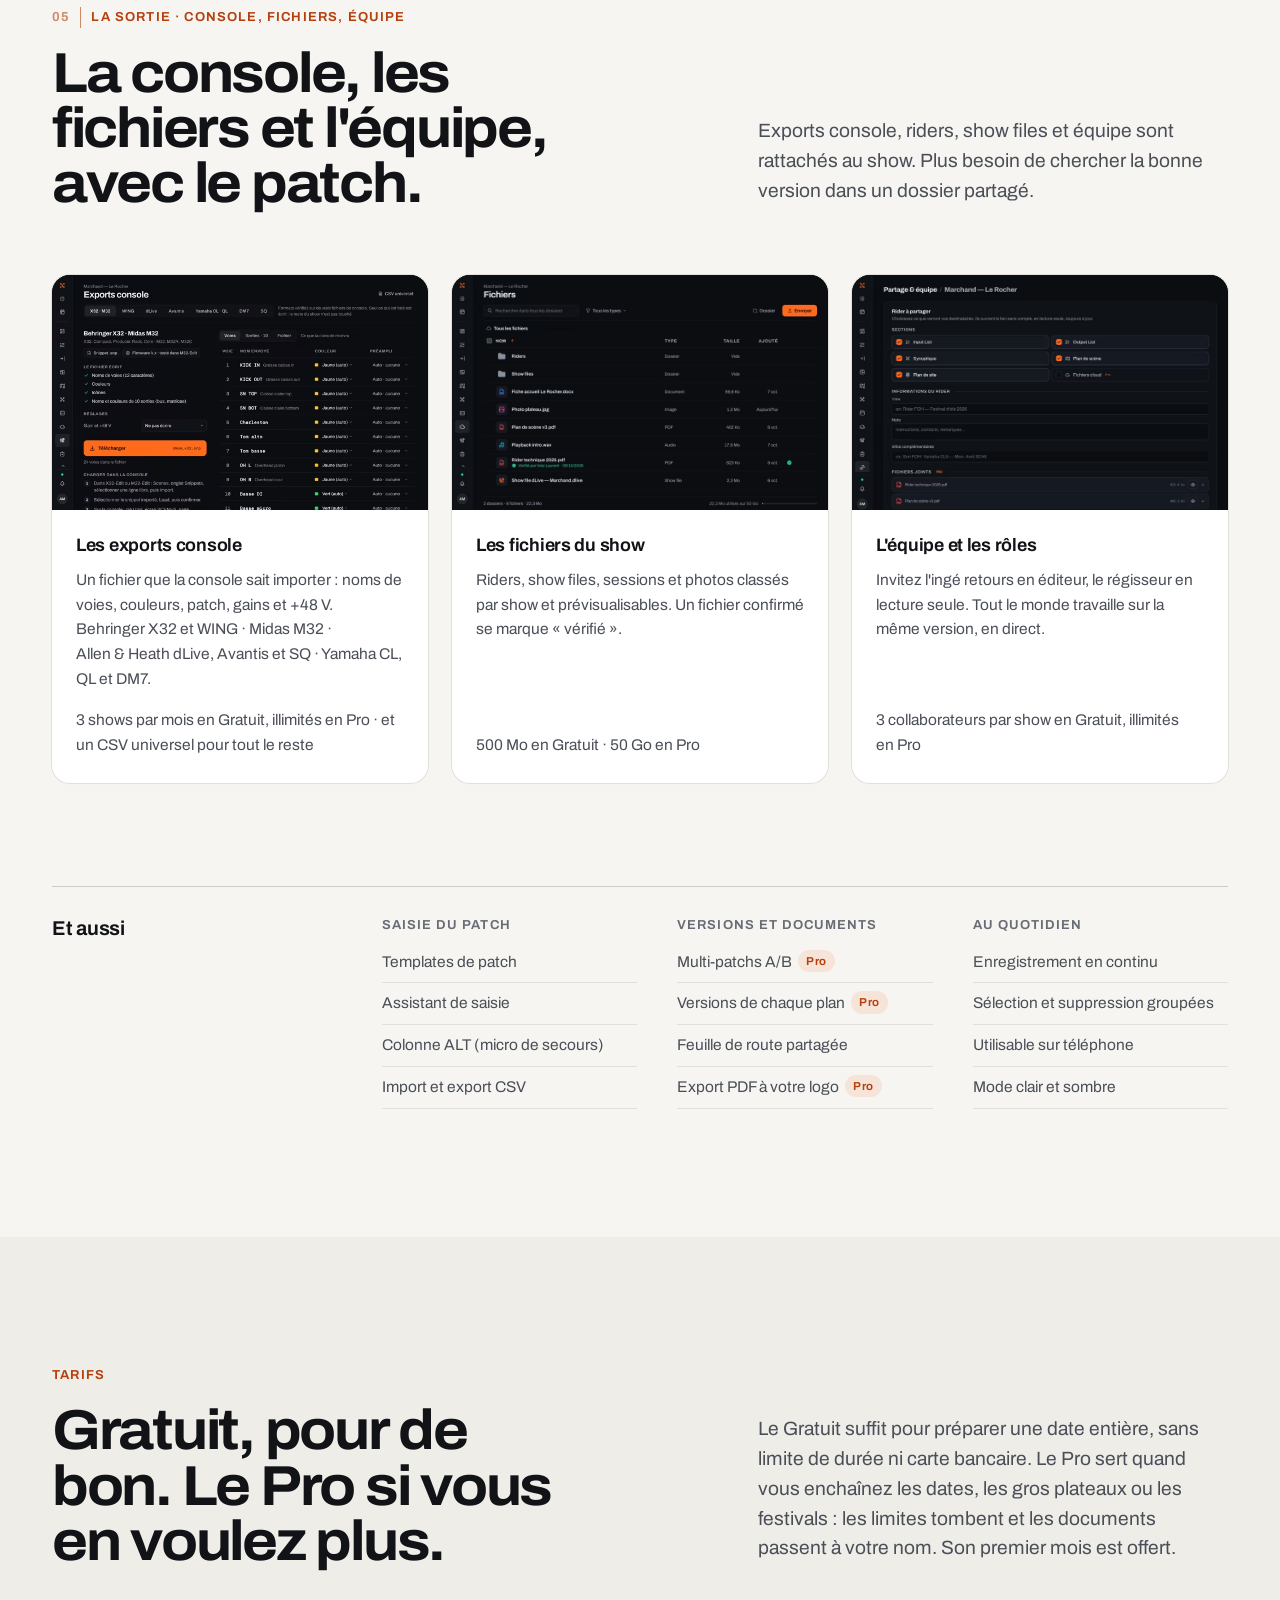
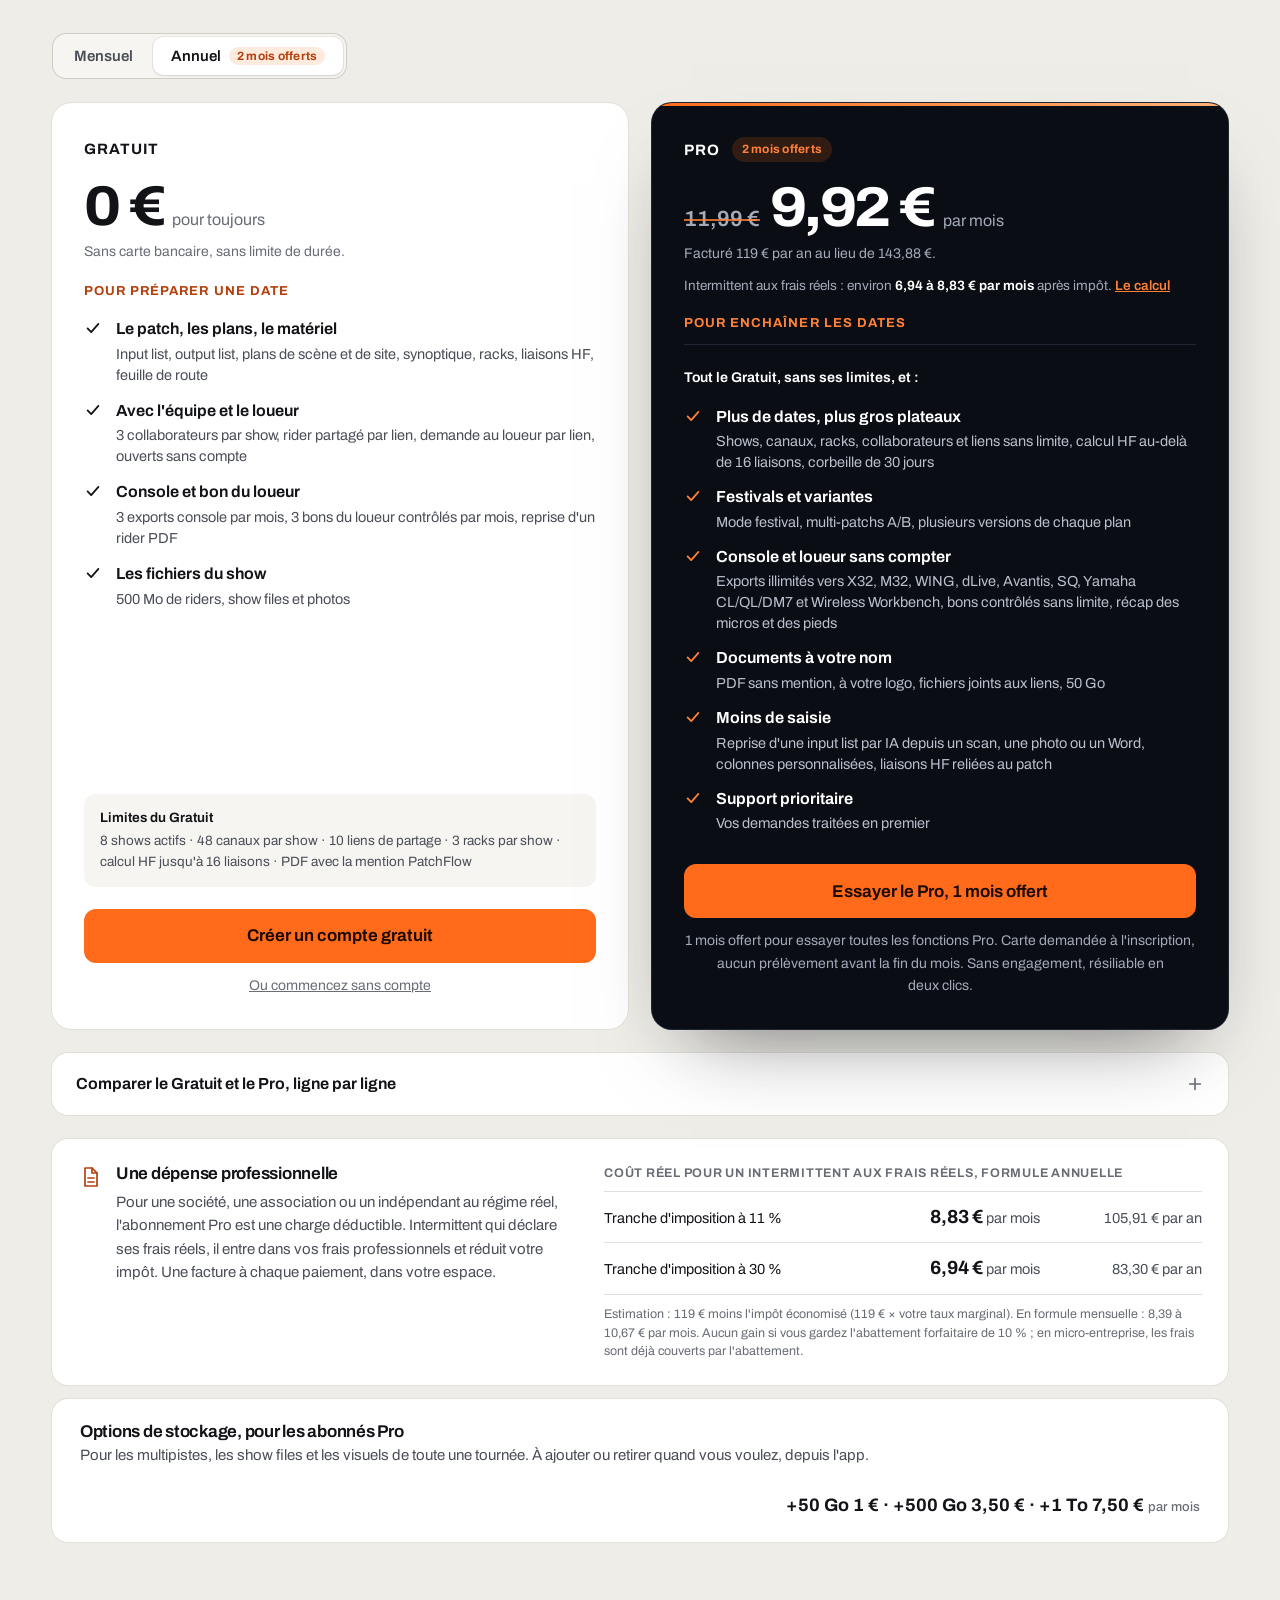
==== commit 57324d9d: "Accueil : « Accès libre » remplace « Essai sans compte » (menu, section), boutons « Commencer sans c" ====
--- a/index.html
+++ b/index.html
@@ -31,11 +31,11 @@
 {"@context":"https://schema.org","@type":"SoftwareApplication","name":"PatchFlow","applicationCategory":"BusinessApplication","operatingSystem":"Web","inLanguage":"fr",
 "description":"Application gratuite pour les techniciens son : input list, output list, plans de scène et de site, synoptique, racks, liaisons HF et bon du loueur, partagés par un lien en lecture seule toujours à jour.",
 "author":{"@type":"Person","name":"William Lopes Da Mota"},
-"featureList":["Input list et output list","Patch des stageboxes","Plan de scène","Plan de site sur plan de salle ou vue satellite","Synoptique de signal","Dessin de racks 19 pouces","Calcul de fréquences HF","Demande de matériel au loueur par lien et contrôle de son bon","Mode festival","Import d'un patch depuis un PDF","Exports console X32, M32, WING, dLive, SQ, Yamaha","Rider partagé par lien","Essai sans compte"],
+"featureList":["Input list et output list","Patch des stageboxes","Plan de scène","Plan de site sur plan de salle ou vue satellite","Synoptique de signal","Dessin de racks 19 pouces","Calcul de fréquences HF","Demande de matériel au loueur par lien et contrôle de son bon","Mode festival","Import d'un patch depuis un PDF","Exports console X32, M32, WING, dLive, SQ, Yamaha","Rider partagé par lien","Utilisation sans inscription"],
 "url":"https://patchflow.fr/","image":"https://patchflow.fr/img/lp-hero-il.jpg?v=3",
 "offers":[{"@type":"Offer","name":"Gratuit","price":"0","priceCurrency":"EUR"},{"@type":"Offer","name":"Pro mensuel","price":"11.99","priceCurrency":"EUR"},{"@type":"Offer","name":"Pro annuel","price":"119","priceCurrency":"EUR"}]}
 </script>
-<script type="application/ld+json">{"@context": "https://schema.org", "@type": "FAQPage", "mainEntity": [{"@type": "Question", "name": "Je peux essayer sans créer de compte ?", "acceptedAnswer": {"@type": "Answer", "text": "Oui. L'input list, l'output list, le plan de scène, le plan de site et le synoptique s'ouvrent sans inscription, et vous pouvez exporter en PDF. Rien n'est enregistré : quand vous créez votre compte gratuit, votre essai est repris dans votre premier show."}}, {"@type": "Question", "name": "Je peux l'utiliser sans payer ?", "acceptedAnswer": {"@type": "Answer", "text": "Oui, sans carte bancaire et sans limite de durée. Le plan Gratuit couvre 8 shows actifs de 48 canaux : input list, output list, plans de scène et de site, synoptique, racks, liaisons HF, 3 collaborateurs par show, 10 liens de partage, 3 exports console et 3 contrôles du bon du loueur par mois, et des PDF avec la mention PatchFlow. Vous passez Pro le jour où vous enchaînez les dates."}}, {"@type": "Question", "name": "L'abonnement Pro est-il déductible ?", "acceptedAnswer": {"@type": "Answer", "text": "Oui, si vous l'utilisez pour votre activité. Pour une société, une association ou un indépendant au régime réel, c'est une charge professionnelle, comme vos autres logiciels. Si vous êtes intermittent et que vous déclarez vos frais réels plutôt que l'abattement de 10 %, il compte parmi vos frais professionnels : en formule annuelle, il vous revient à environ 8,83 € par mois dans la tranche à 11 %, et 6,94 € par mois dans la tranche à 30 %. En micro-entreprise, les frais ne se déduisent pas un par un : ils sont couverts par l'abattement forfaitaire. Chaque paiement donne lieu à une facture au nom de votre compte, à retrouver dans Paramètres, Facturation. Votre comptable confirmera selon votre situation."}}, {"@type": "Question", "name": "Je peux tester le Pro avant de payer ?", "acceptedAnswer": {"@type": "Answer", "text": "Oui. Le premier mois de Pro est offert pour un premier abonnement : toutes les fonctions sont ouvertes. Une carte est demandée à l'inscription, mais rien n'est prélevé avant la fin du mois. Si vous résiliez d'ici là, vous ne payez rien et vous repassez en Gratuit, sans perdre vos sessions."}}, {"@type": "Question", "name": "Comment fonctionne le lien de partage ?", "acceptedAnswer": {"@type": "Answer", "text": "Dans l'onglet Équipe, vous cochez les sections à montrer et vous copiez le lien. Le destinataire l'ouvre sans compte, en lecture seule, et voit toujours la dernière version. Vous pouvez créer un lien par destinataire et le supprimer à tout moment."}}, {"@type": "Question", "name": "Mon loueur doit-il créer un compte ?", "acceptedAnswer": {"@type": "Answer", "text": "Non. Vous lui envoyez la demande de matériel par un lien : il l'ouvre sans inscription, sur ordinateur ou téléphone, et répond ligne par ligne (disponible, équivalent, quantité, à confirmer). Sa réponse arrive directement dans votre show. La demande par lien est incluse dans le plan Gratuit."}}, {"@type": "Question", "name": "Que deviennent mes données et celles de mes clients ?", "acceptedAnswer": {"@type": "Answer", "text": "Elles restent à vous. Le site ne pose aucun cookie, n'utilise aucun outil de mesure d'audience et n'affiche pas de publicité : pas de bandeau à accepter, et rien n'est revendu. Chaque membre ne voit que les shows où il est invité, avec le rôle que vous lui donnez, et un lien partagé ne montre que les sections cochées. La base de données est hébergée dans l'Union européenne (Irlande) et les échanges sont chiffrés. Vous pouvez tout exporter, et supprimer votre compte avec toutes ses données depuis les paramètres."}}, {"@type": "Question", "name": "Est-ce que ça marche sur téléphone ?", "acceptedAnswer": {"@type": "Answer", "text": "Oui pour consulter : input list, output list, fichiers et plans zoomables au doigt, ainsi que les liens partagés. L'édition des plans reste plus confortable sur ordinateur, où vous avez la place de travailler."}}, {"@type": "Question", "name": "Je peux reprendre mon patch Excel ?", "acceptedAnswer": {"@type": "Answer", "text": "Oui. L'import CSV charge votre patch en une fois, et l'export CSV vous le rend à tout moment. En Pro, l'assistant IA peut aussi reprendre une input list existante depuis un PDF, une photo ou un document Word."}}, {"@type": "Question", "name": "Plusieurs configurations pour un même show ?", "acceptedAnswer": {"@type": "Answer", "text": "Oui, en Pro. Les multi-patchs gèrent les variantes (A/B, plateau festival, version acoustique) et chaque plan peut exister en plusieurs versions dans le même show."}}]}</script>
+<script type="application/ld+json">{"@context": "https://schema.org", "@type": "FAQPage", "mainEntity": [{"@type": "Question", "name": "Je peux essayer sans créer de compte ?", "acceptedAnswer": {"@type": "Answer", "text": "Oui. L'input list, l'output list, le plan de scène, le plan de site et le synoptique s'ouvrent sans inscription, et vous pouvez exporter en PDF. Rien n'est enregistré : quand vous créez votre compte gratuit, votre travail est repris dans votre premier show."}}, {"@type": "Question", "name": "Je peux l'utiliser sans payer ?", "acceptedAnswer": {"@type": "Answer", "text": "Oui, sans carte bancaire et sans limite de durée. Le plan Gratuit couvre 8 shows actifs de 48 canaux : input list, output list, plans de scène et de site, synoptique, racks, liaisons HF, 3 collaborateurs par show, 10 liens de partage, 3 exports console et 3 contrôles du bon du loueur par mois, et des PDF avec la mention PatchFlow. Vous passez Pro le jour où vous enchaînez les dates."}}, {"@type": "Question", "name": "L'abonnement Pro est-il déductible ?", "acceptedAnswer": {"@type": "Answer", "text": "Oui, si vous l'utilisez pour votre activité. Pour une société, une association ou un indépendant au régime réel, c'est une charge professionnelle, comme vos autres logiciels. Si vous êtes intermittent et que vous déclarez vos frais réels plutôt que l'abattement de 10 %, il compte parmi vos frais professionnels : en formule annuelle, il vous revient à environ 8,83 € par mois dans la tranche à 11 %, et 6,94 € par mois dans la tranche à 30 %. En micro-entreprise, les frais ne se déduisent pas un par un : ils sont couverts par l'abattement forfaitaire. Chaque paiement donne lieu à une facture au nom de votre compte, à retrouver dans Paramètres, Facturation. Votre comptable confirmera selon votre situation."}}, {"@type": "Question", "name": "Je peux tester le Pro avant de payer ?", "acceptedAnswer": {"@type": "Answer", "text": "Oui. Le premier mois de Pro est offert pour un premier abonnement : toutes les fonctions sont ouvertes. Une carte est demandée à l'inscription, mais rien n'est prélevé avant la fin du mois. Si vous résiliez d'ici là, vous ne payez rien et vous repassez en Gratuit, sans perdre vos sessions."}}, {"@type": "Question", "name": "Comment fonctionne le lien de partage ?", "acceptedAnswer": {"@type": "Answer", "text": "Dans l'onglet Équipe, vous cochez les sections à montrer et vous copiez le lien. Le destinataire l'ouvre sans compte, en lecture seule, et voit toujours la dernière version. Vous pouvez créer un lien par destinataire et le supprimer à tout moment."}}, {"@type": "Question", "name": "Mon loueur doit-il créer un compte ?", "acceptedAnswer": {"@type": "Answer", "text": "Non. Vous lui envoyez la demande de matériel par un lien : il l'ouvre sans inscription, sur ordinateur ou téléphone, et répond ligne par ligne (disponible, équivalent, quantité, à confirmer). Sa réponse arrive directement dans votre show. La demande par lien est incluse dans le plan Gratuit."}}, {"@type": "Question", "name": "Que deviennent mes données et celles de mes clients ?", "acceptedAnswer": {"@type": "Answer", "text": "Elles restent à vous. Le site ne pose aucun cookie, n'utilise aucun outil de mesure d'audience et n'affiche pas de publicité : pas de bandeau à accepter, et rien n'est revendu. Chaque membre ne voit que les shows où il est invité, avec le rôle que vous lui donnez, et un lien partagé ne montre que les sections cochées. La base de données est hébergée dans l'Union européenne (Irlande) et les échanges sont chiffrés. Vous pouvez tout exporter, et supprimer votre compte avec toutes ses données depuis les paramètres."}}, {"@type": "Question", "name": "Est-ce que ça marche sur téléphone ?", "acceptedAnswer": {"@type": "Answer", "text": "Oui pour consulter : input list, output list, fichiers et plans zoomables au doigt, ainsi que les liens partagés. L'édition des plans reste plus confortable sur ordinateur, où vous avez la place de travailler."}}, {"@type": "Question", "name": "Je peux reprendre mon patch Excel ?", "acceptedAnswer": {"@type": "Answer", "text": "Oui. L'import CSV charge votre patch en une fois, et l'export CSV vous le rend à tout moment. En Pro, l'assistant IA peut aussi reprendre une input list existante depuis un PDF, une photo ou un document Word."}}, {"@type": "Question", "name": "Plusieurs configurations pour un même show ?", "acceptedAnswer": {"@type": "Answer", "text": "Oui, en Pro. Les multi-patchs gèrent les variantes (A/B, plateau festival, version acoustique) et chaque plan peut exister en plusieurs versions dans le même show."}}]}</script>
 <style>
 /* ══════════════════════════════════════════════════════════════════
    PatchFlow — page d'accueil
@@ -140,7 +140,7 @@
 .head{display:grid;grid-template-columns:minmax(0,7fr) minmax(0,5fr);gap:48px;align-items:end;margin-bottom:clamp(36px,5vw,64px)}
 .head .lede{max-width:46ch;padding-bottom:6px}
 
-/* ── Essai sans compte ── */
+/* ── Accès libre (sans compte) ── */
 .try-grid{display:grid;grid-template-columns:repeat(5,minmax(0,1fr));gap:16px}
 .try-card{display:flex;flex-direction:column;border-radius:14px;background:var(--card);box-shadow:0 0 0 1px var(--rule);overflow:hidden;transition:box-shadow .15s,transform .15s}
 .try-card:hover{box-shadow:0 0 0 1.5px var(--acc),0 18px 40px -20px rgba(18,19,23,.3);transform:translateY(-2px)}
@@ -752,7 +752,7 @@
           <a class="dd-all" href="#fonctions">Tout en un coup d'œil <svg viewBox="0 0 20 20" fill="none" stroke="currentColor" stroke-width="1.8" stroke-linecap="round" stroke-linejoin="round" aria-hidden="true"><path d="M4 10h12M11 5l5 5-5 5"/></svg></a>
         </div>
       </div>
-      <a href="#essai" data-spy="essai">Essai sans compte</a>
+      <a href="#essai" data-spy="essai">Accès libre</a>
       <a href="#tarifs" data-spy="tarifs">Tarifs</a>
       <a href="#questions" data-spy="questions">Questions</a>
     </nav>
@@ -766,7 +766,7 @@
   </div>
   <div class="drawer" id="drawer">
     <a href="#fonctions" data-m="0">Fonctionnalités</a>
-    <a href="#essai">Essai sans compte</a>
+    <a href="#essai">Accès libre</a>
     <a href="#tarifs">Tarifs</a>
     <a href="#questions">Questions</a>
     <div class="act">
@@ -787,7 +787,7 @@
         <p class="lede">L'input list, les plans, les racks et la demande au loueur au même endroit. Un lien toujours à jour pour le régisseur, le loueur et le groupe.</p>
         <div class="ctas">
           <a class="btn btn-lg" href="app.html?signup=1&amp;from=landing">Créer un compte gratuit</a>
-          <a class="btn btn-lg btn-ghost" href="#essai">Essayer sans compte</a>
+          <a class="btn btn-lg btn-ghost" href="#essai">Commencer sans compte</a>
         </div>
         <p class="fine">Gratuit pour toujours · sans carte bancaire · sans cookie</p>
       </div>
@@ -862,40 +862,40 @@
 <section class="chapter band try" id="essai">
   <div class="w">
     <div class="head">
-      <div><p class="kicker">Essai sans compte</p><h2>Essayez tout de suite, sans inscription.</h2></div>
-      <p class="lede">Ouvrez un outil, travaillez librement et exportez en PDF. Rien à installer, rien n'est enregistré. Le jour où vous voulez garder et partager votre travail, un compte gratuit le reprend tel quel.</p>
+      <div><p class="kicker">Accès libre</p><h2>Ouvrez un outil et mettez-vous au travail.</h2></div>
+      <p class="lede">Ni installation ni inscription&nbsp;: travaillez librement et exportez en PDF. Rien n'est enregistré, et le jour où vous voulez garder et partager votre travail, un compte gratuit le reprend tel quel.</p>
     </div>
     <div class="try-grid">
       <article class="try-card">
-        <a class="try-shot" href="app.html?essai=input" aria-label="Essayer : Input list"><picture><source type="image/avif" srcset="img/lp-hero-il.avif"/><img src="img/lp-hero-il.jpg" width="2880" height="1640" loading="lazy" decoding="async" alt=""/></picture></a>
+        <a class="try-shot" href="app.html?essai=input" aria-label="Ouvrir : Input list"><picture><source type="image/avif" srcset="img/lp-hero-il.avif"/><img src="img/lp-hero-il.jpg" width="2880" height="1640" loading="lazy" decoding="async" alt=""/></picture></a>
         <div class="try-in"><h3>Input list</h3><p>Voies, micros, +48 V, pieds, stageboxes. Importez le PDF du rider.</p>
-          <div class="try-a"><a class="btn" href="app.html?essai=input">Essayer</a><a class="more" href="/input-list">En savoir plus <svg viewBox="0 0 20 20" fill="none" stroke="currentColor" stroke-width="1.8" stroke-linecap="round" stroke-linejoin="round" aria-hidden="true"><path d="M4 10h12M11 5l5 5-5 5"/></svg></a></div></div>
+          <div class="try-a"><a class="btn" href="app.html?essai=input">Ouvrir</a><a class="more" href="/input-list">En savoir plus <svg viewBox="0 0 20 20" fill="none" stroke="currentColor" stroke-width="1.8" stroke-linecap="round" stroke-linejoin="round" aria-hidden="true"><path d="M4 10h12M11 5l5 5-5 5"/></svg></a></div></div>
       </article>
       <article class="try-card">
-        <a class="try-shot" href="app.html?essai=output" aria-label="Essayer : Output list"><picture><source type="image/avif" srcset="img/lp-output.avif"/><img src="img/lp-output.jpg" width="2880" height="1560" loading="lazy" decoding="async" alt=""/></picture></a>
+        <a class="try-shot" href="app.html?essai=output" aria-label="Ouvrir : Output list"><picture><source type="image/avif" srcset="img/lp-output.avif"/><img src="img/lp-output.jpg" width="2880" height="1560" loading="lazy" decoding="async" alt=""/></picture></a>
         <div class="try-in"><h3>Output list</h3><p>Retours, ears, subs et matrices, avec leurs fréquences HF.</p>
-          <div class="try-a"><a class="btn" href="app.html?essai=output">Essayer</a><a class="more" href="/input-list">En savoir plus <svg viewBox="0 0 20 20" fill="none" stroke="currentColor" stroke-width="1.8" stroke-linecap="round" stroke-linejoin="round" aria-hidden="true"><path d="M4 10h12M11 5l5 5-5 5"/></svg></a></div></div>
+          <div class="try-a"><a class="btn" href="app.html?essai=output">Ouvrir</a><a class="more" href="/input-list">En savoir plus <svg viewBox="0 0 20 20" fill="none" stroke="currentColor" stroke-width="1.8" stroke-linecap="round" stroke-linejoin="round" aria-hidden="true"><path d="M4 10h12M11 5l5 5-5 5"/></svg></a></div></div>
       </article>
       <article class="try-card">
-        <a class="try-shot" href="app.html?essai=scene" aria-label="Essayer : Plan de scène"><picture><source type="image/avif" srcset="img/lp-plan-scene.avif"/><img class="zoom" src="img/lp-plan-scene.jpg" width="2880" height="1760" loading="lazy" decoding="async" alt=""/></picture></a>
+        <a class="try-shot" href="app.html?essai=scene" aria-label="Ouvrir : Plan de scène"><picture><source type="image/avif" srcset="img/lp-plan-scene.avif"/><img class="zoom" src="img/lp-plan-scene.jpg" width="2880" height="1760" loading="lazy" decoding="async" alt=""/></picture></a>
         <div class="try-in"><h3>Plan de scène<span class="try-desk">sur ordinateur</span></h3><p>Musiciens, retours et backline, avec les voies du patch.</p>
-          <div class="try-a"><a class="btn" href="app.html?essai=scene">Essayer</a><a class="more" href="/plan-de-scene">En savoir plus <svg viewBox="0 0 20 20" fill="none" stroke="currentColor" stroke-width="1.8" stroke-linecap="round" stroke-linejoin="round" aria-hidden="true"><path d="M4 10h12M11 5l5 5-5 5"/></svg></a></div></div>
+          <div class="try-a"><a class="btn" href="app.html?essai=scene">Ouvrir</a><a class="more" href="/plan-de-scene">En savoir plus <svg viewBox="0 0 20 20" fill="none" stroke="currentColor" stroke-width="1.8" stroke-linecap="round" stroke-linejoin="round" aria-hidden="true"><path d="M4 10h12M11 5l5 5-5 5"/></svg></a></div></div>
       </article>
       <article class="try-card">
-        <a class="try-shot" href="app.html?essai=site" aria-label="Essayer : Plan de site"><picture><source type="image/avif" srcset="img/lp-plan-site.avif"/><img class="zoom" src="img/lp-plan-site.jpg" width="2880" height="1760" loading="lazy" decoding="async" alt=""/></picture></a>
+        <a class="try-shot" href="app.html?essai=site" aria-label="Ouvrir : Plan de site"><picture><source type="image/avif" srcset="img/lp-plan-site.avif"/><img class="zoom" src="img/lp-plan-site.jpg" width="2880" height="1760" loading="lazy" decoding="async" alt=""/></picture></a>
         <div class="try-in"><h3>Plan de site<span class="try-desk">sur ordinateur</span></h3><p>À l'échelle sur fond satellite, câbles mesurés, délais calculés.</p>
-          <div class="try-a"><a class="btn" href="app.html?essai=site">Essayer</a><a class="more" href="/plan-de-site">En savoir plus <svg viewBox="0 0 20 20" fill="none" stroke="currentColor" stroke-width="1.8" stroke-linecap="round" stroke-linejoin="round" aria-hidden="true"><path d="M4 10h12M11 5l5 5-5 5"/></svg></a></div></div>
+          <div class="try-a"><a class="btn" href="app.html?essai=site">Ouvrir</a><a class="more" href="/plan-de-site">En savoir plus <svg viewBox="0 0 20 20" fill="none" stroke="currentColor" stroke-width="1.8" stroke-linecap="round" stroke-linejoin="round" aria-hidden="true"><path d="M4 10h12M11 5l5 5-5 5"/></svg></a></div></div>
       </article>
       <article class="try-card">
-        <a class="try-shot" href="app.html?essai=synoptique" aria-label="Essayer : Synoptique"><picture><source type="image/avif" srcset="img/lp-plan-syno.avif"/><img class="zoom" src="img/lp-plan-syno.jpg" width="2880" height="1760" loading="lazy" decoding="async" alt=""/></picture></a>
+        <a class="try-shot" href="app.html?essai=synoptique" aria-label="Ouvrir : Synoptique"><picture><source type="image/avif" srcset="img/lp-plan-syno.avif"/><img class="zoom" src="img/lp-plan-syno.jpg" width="2880" height="1760" loading="lazy" decoding="async" alt=""/></picture></a>
         <div class="try-in"><h3>Synoptique<span class="try-desk">sur ordinateur</span></h3><p>Consoles, stageboxes, amplis, réseau et adresses IP.</p>
-          <div class="try-a"><a class="btn" href="app.html?essai=synoptique">Essayer</a><a class="more" href="/synoptique">En savoir plus <svg viewBox="0 0 20 20" fill="none" stroke="currentColor" stroke-width="1.8" stroke-linecap="round" stroke-linejoin="round" aria-hidden="true"><path d="M4 10h12M11 5l5 5-5 5"/></svg></a></div></div>
+          <div class="try-a"><a class="btn" href="app.html?essai=synoptique">Ouvrir</a><a class="more" href="/synoptique">En savoir plus <svg viewBox="0 0 20 20" fill="none" stroke="currentColor" stroke-width="1.8" stroke-linecap="round" stroke-linejoin="round" aria-hidden="true"><path d="M4 10h12M11 5l5 5-5 5"/></svg></a></div></div>
       </article>
     </div>
     <ul class="try-notes">
       <li><b>Gratuit</b> et sans carte bancaire</li>
-      <li><b>Export PDF</b> possible dès l'essai</li>
-      <li><b>Votre essai est repris</b> à la création du compte</li>
+      <li><b>Export PDF</b> possible sans compte</li>
+      <li><b>Votre travail est repris</b> à la création du compte</li>
       <li><b>Lien partagé</b>, racks, HF et feuille de route avec un compte</li>
     </ul>
   </div>
@@ -1403,7 +1403,7 @@
         </ul>
         <p class="plan-lim"><b>Limites du Gratuit</b> 8 shows actifs · 48 canaux par show · 10 liens de partage · 3 racks par show · calcul HF jusqu'à 16 liaisons · PDF avec la mention PatchFlow</p>
         <a class="btn btn-lg" href="app.html?signup=1&amp;from=landing">Créer un compte gratuit</a>
-        <p class="fine after"><a href="#essai">Ou essayez d'abord sans compte</a></p>
+        <p class="fine after"><a href="#essai">Ou commencez sans compte</a></p>
       </div>
       <div class="plan pro">
         <div class="plan-top">
@@ -1498,7 +1498,7 @@
     <div class="faq">
       <details>
         <summary>Je peux essayer sans créer de compte&nbsp;?<svg viewBox="0 0 20 20" fill="none" stroke="currentColor" stroke-width="1.8" stroke-linecap="round" aria-hidden="true"><path d="M10 4v12M4 10h12"/></svg></summary>
-        <p>Oui. L'input list, l'output list, le plan de scène, le plan de site et le synoptique s'ouvrent sans inscription, et vous pouvez exporter en PDF. Rien n'est enregistré&nbsp;: quand vous créez votre compte gratuit, votre essai est repris dans votre premier show.</p>
+        <p>Oui. L'input list, l'output list, le plan de scène, le plan de site et le synoptique s'ouvrent sans inscription, et vous pouvez exporter en PDF. Rien n'est enregistré&nbsp;: quand vous créez votre compte gratuit, votre travail est repris dans votre premier show.</p>
       </details>
       <details>
         <summary>Je peux l'utiliser sans payer&nbsp;?<svg viewBox="0 0 20 20" fill="none" stroke="currentColor" stroke-width="1.8" stroke-linecap="round" aria-hidden="true"><path d="M10 4v12M4 10h12"/></svg></summary>
@@ -1564,7 +1564,7 @@
     <p class="lede">Montez le patch, posez les plans, envoyez le lien. Commencez sans compte&nbsp;; le jour où vous voulez garder votre travail, le compte gratuit le reprend tel quel.</p>
     <div class="ctas" style="justify-content:center">
       <a class="btn btn-lg" href="app.html?signup=1&amp;from=landing">Créer un compte gratuit</a>
-      <a class="btn btn-lg btn-ghost" href="app.html?essai=input">Essayer sans compte</a>
+      <a class="btn btn-lg btn-ghost" href="app.html?essai=input">Commencer sans compte</a>
     </div>
     <p class="fine">Gratuit pour toujours · sans carte bancaire · sans cookie ni traceur · <a href="#tarifs" style="color:inherit">ce que le Pro ajoute</a></p>
   </div>
@@ -1574,7 +1574,7 @@
 
 <div class="mcta" id="mcta" aria-hidden="true">
   <a class="btn btn-lg" href="app.html?signup=1&amp;from=landing" tabindex="-1">Créer un compte gratuit</a>
-  <span>Gratuit pour toujours · <a href="#essai" tabindex="-1">ou essayez sans compte</a></span>
+  <span>Gratuit pour toujours · <a href="#essai" tabindex="-1">ou commencez sans compte</a></span>
 </div>
 
 <footer class="night foot">
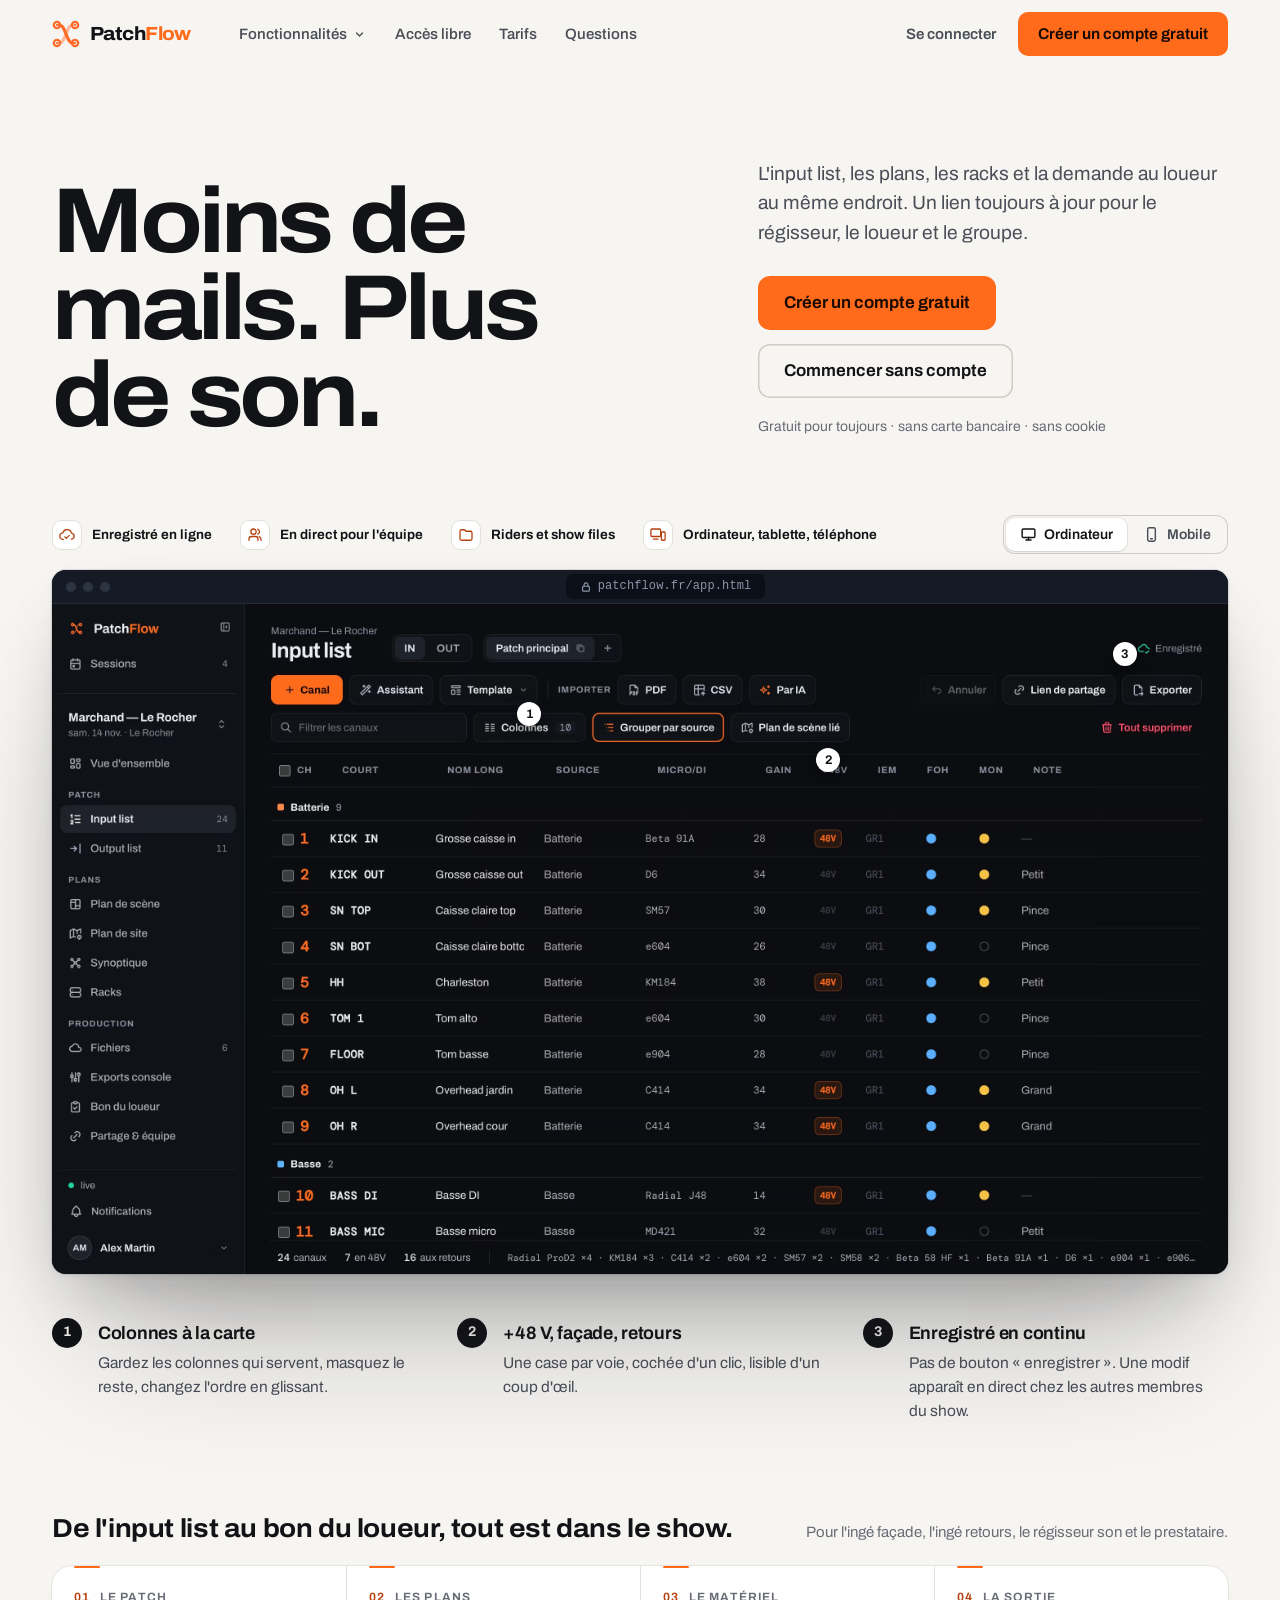
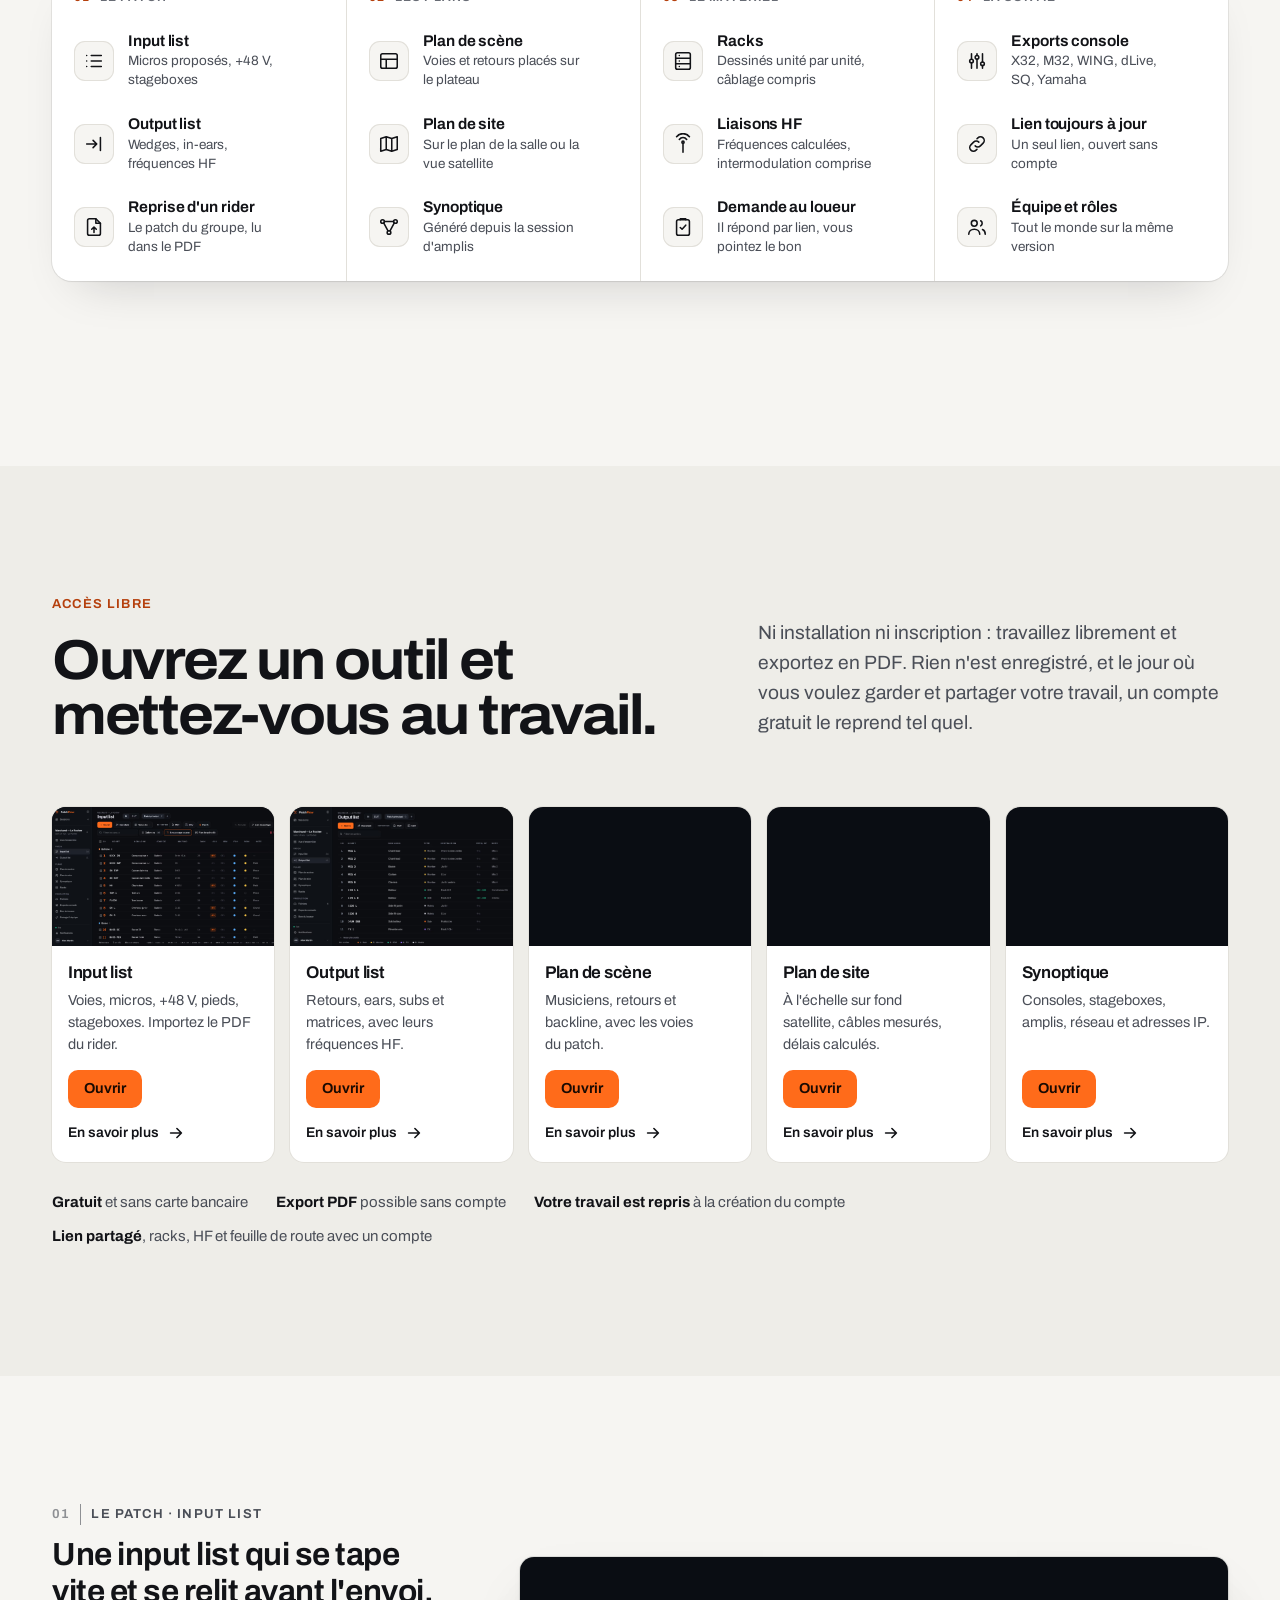
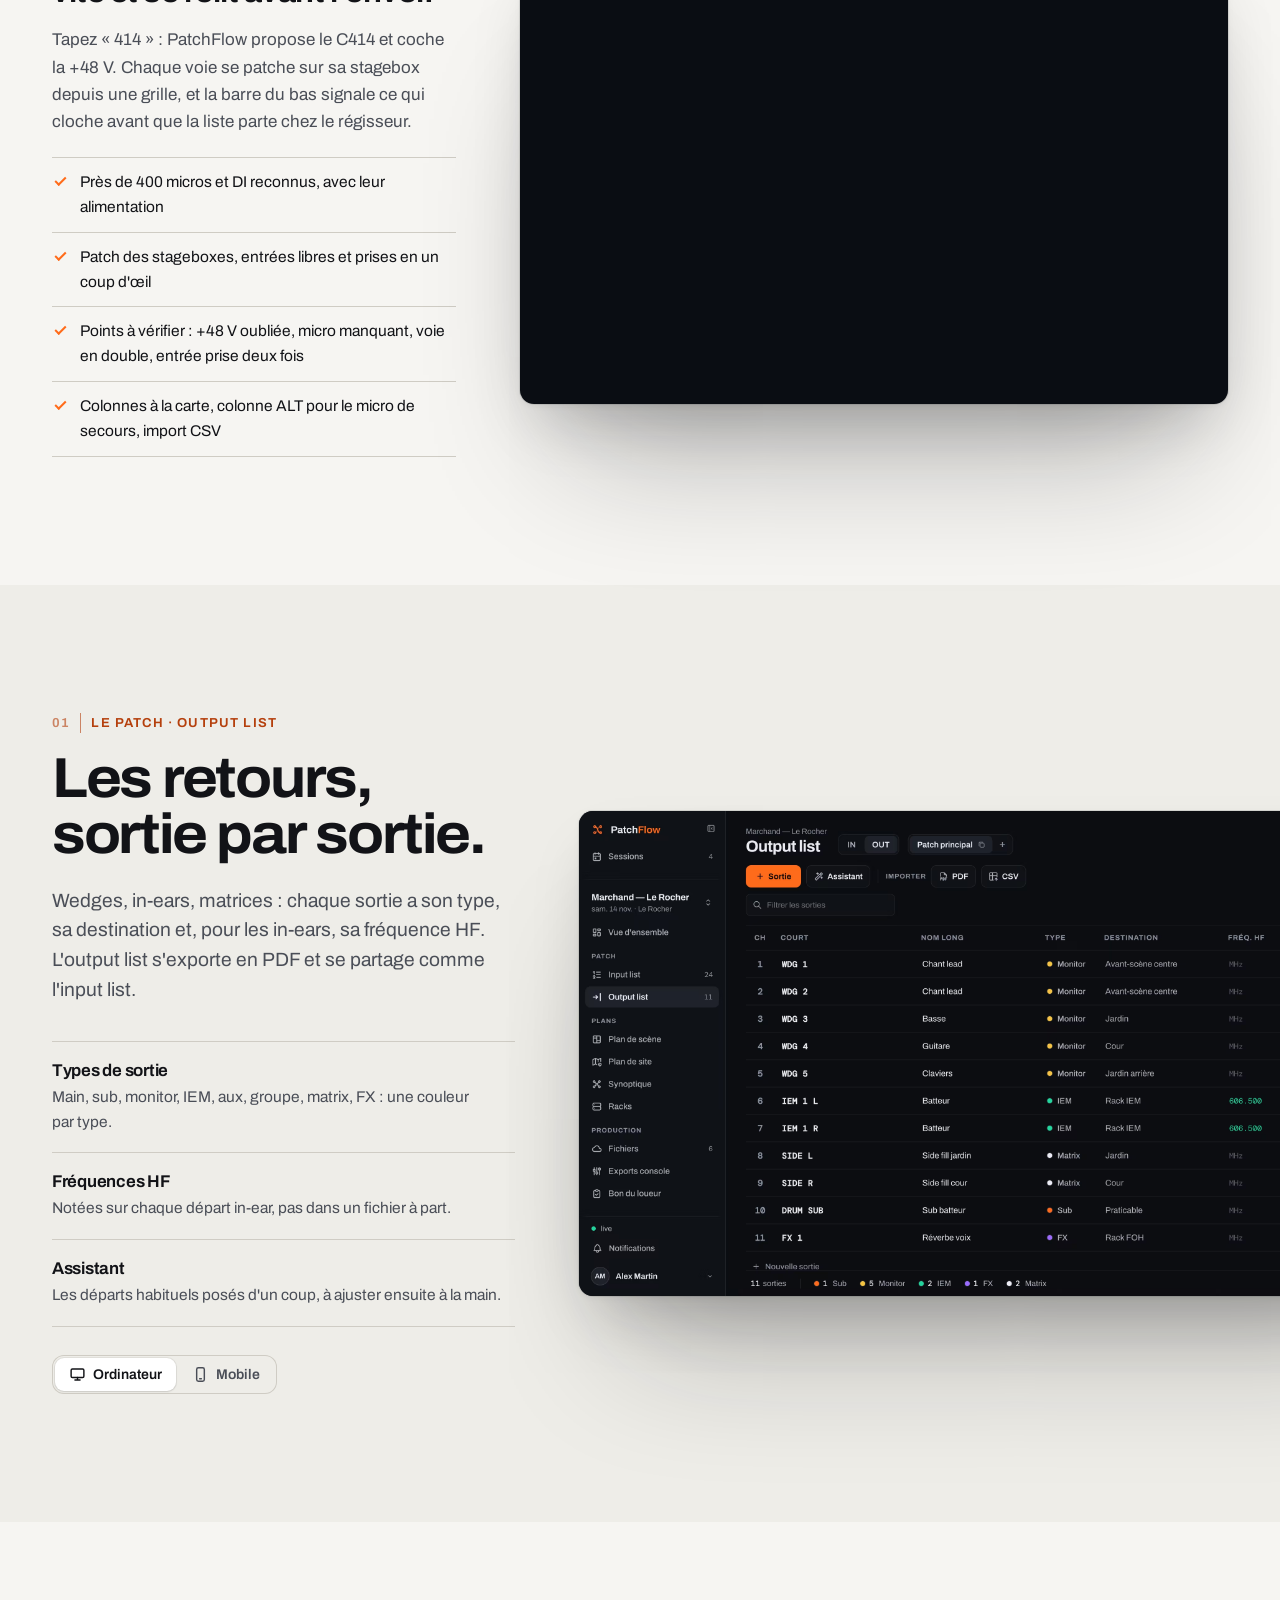
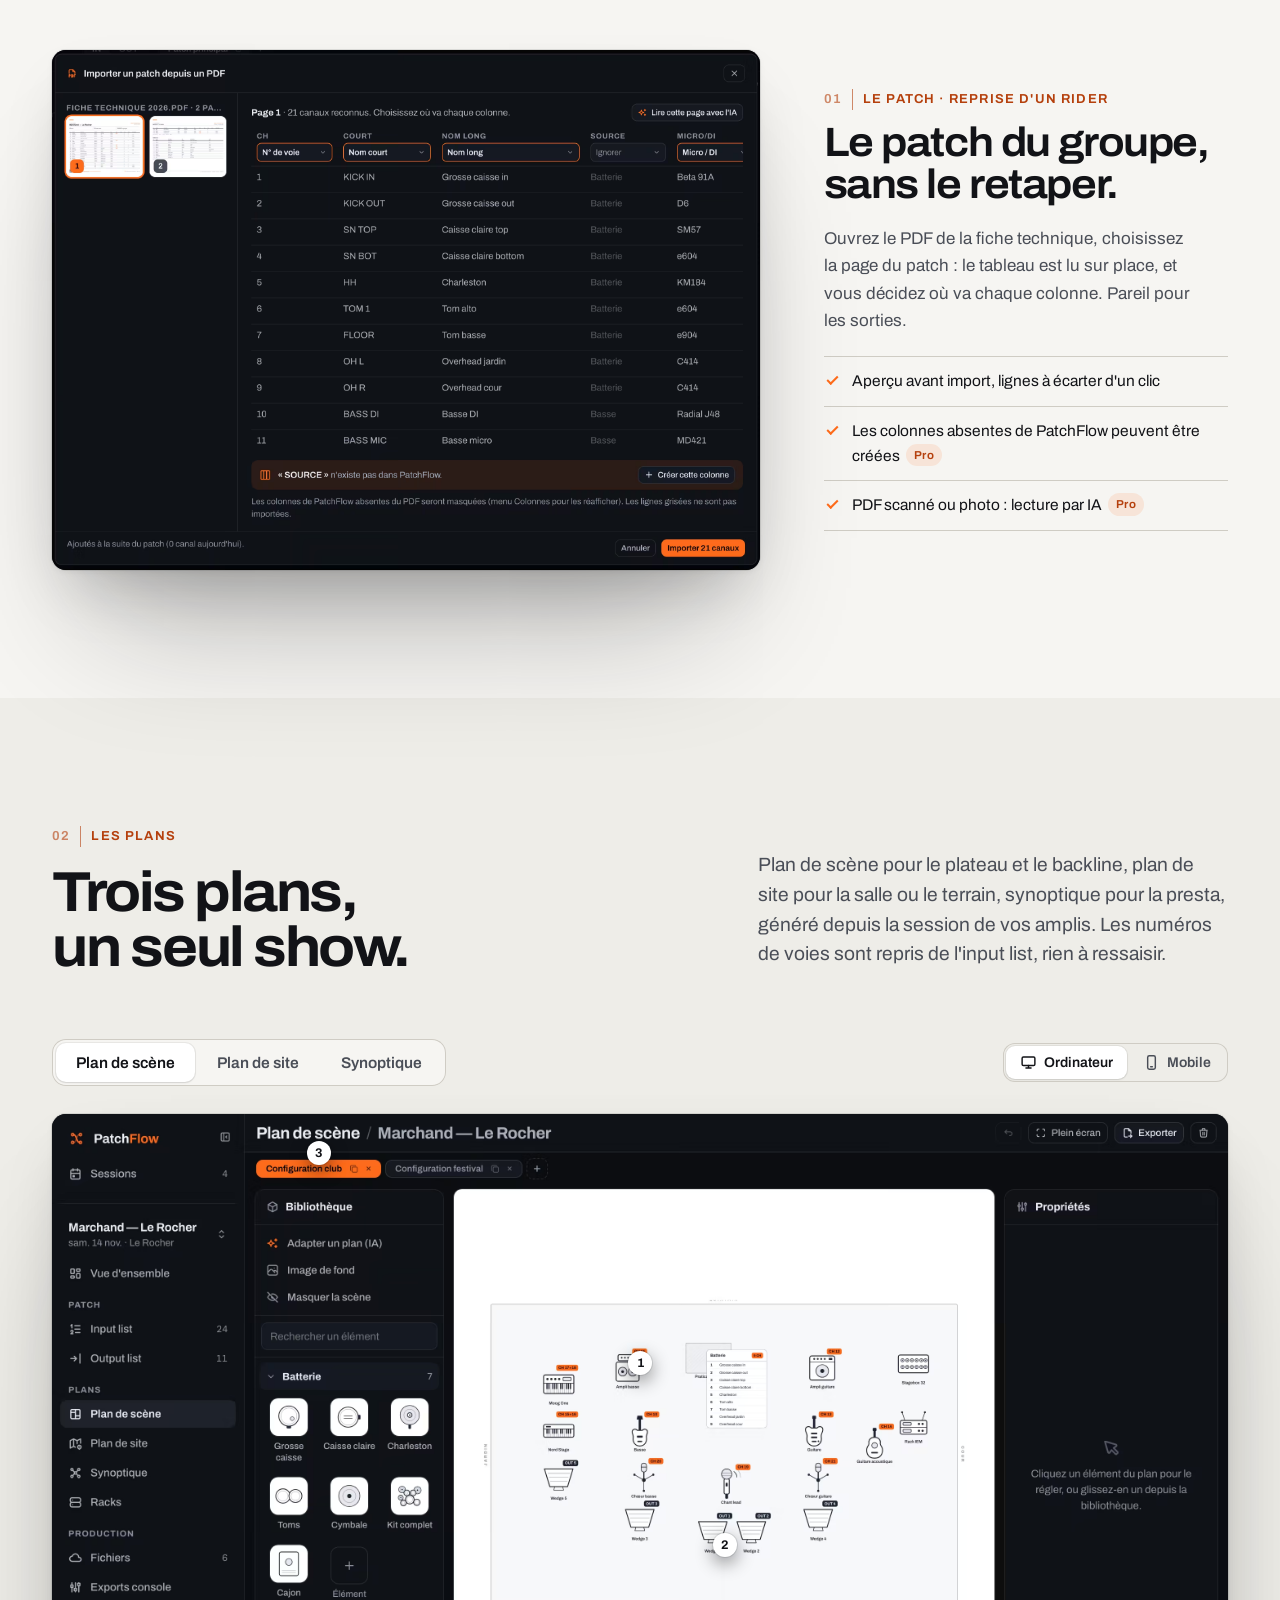
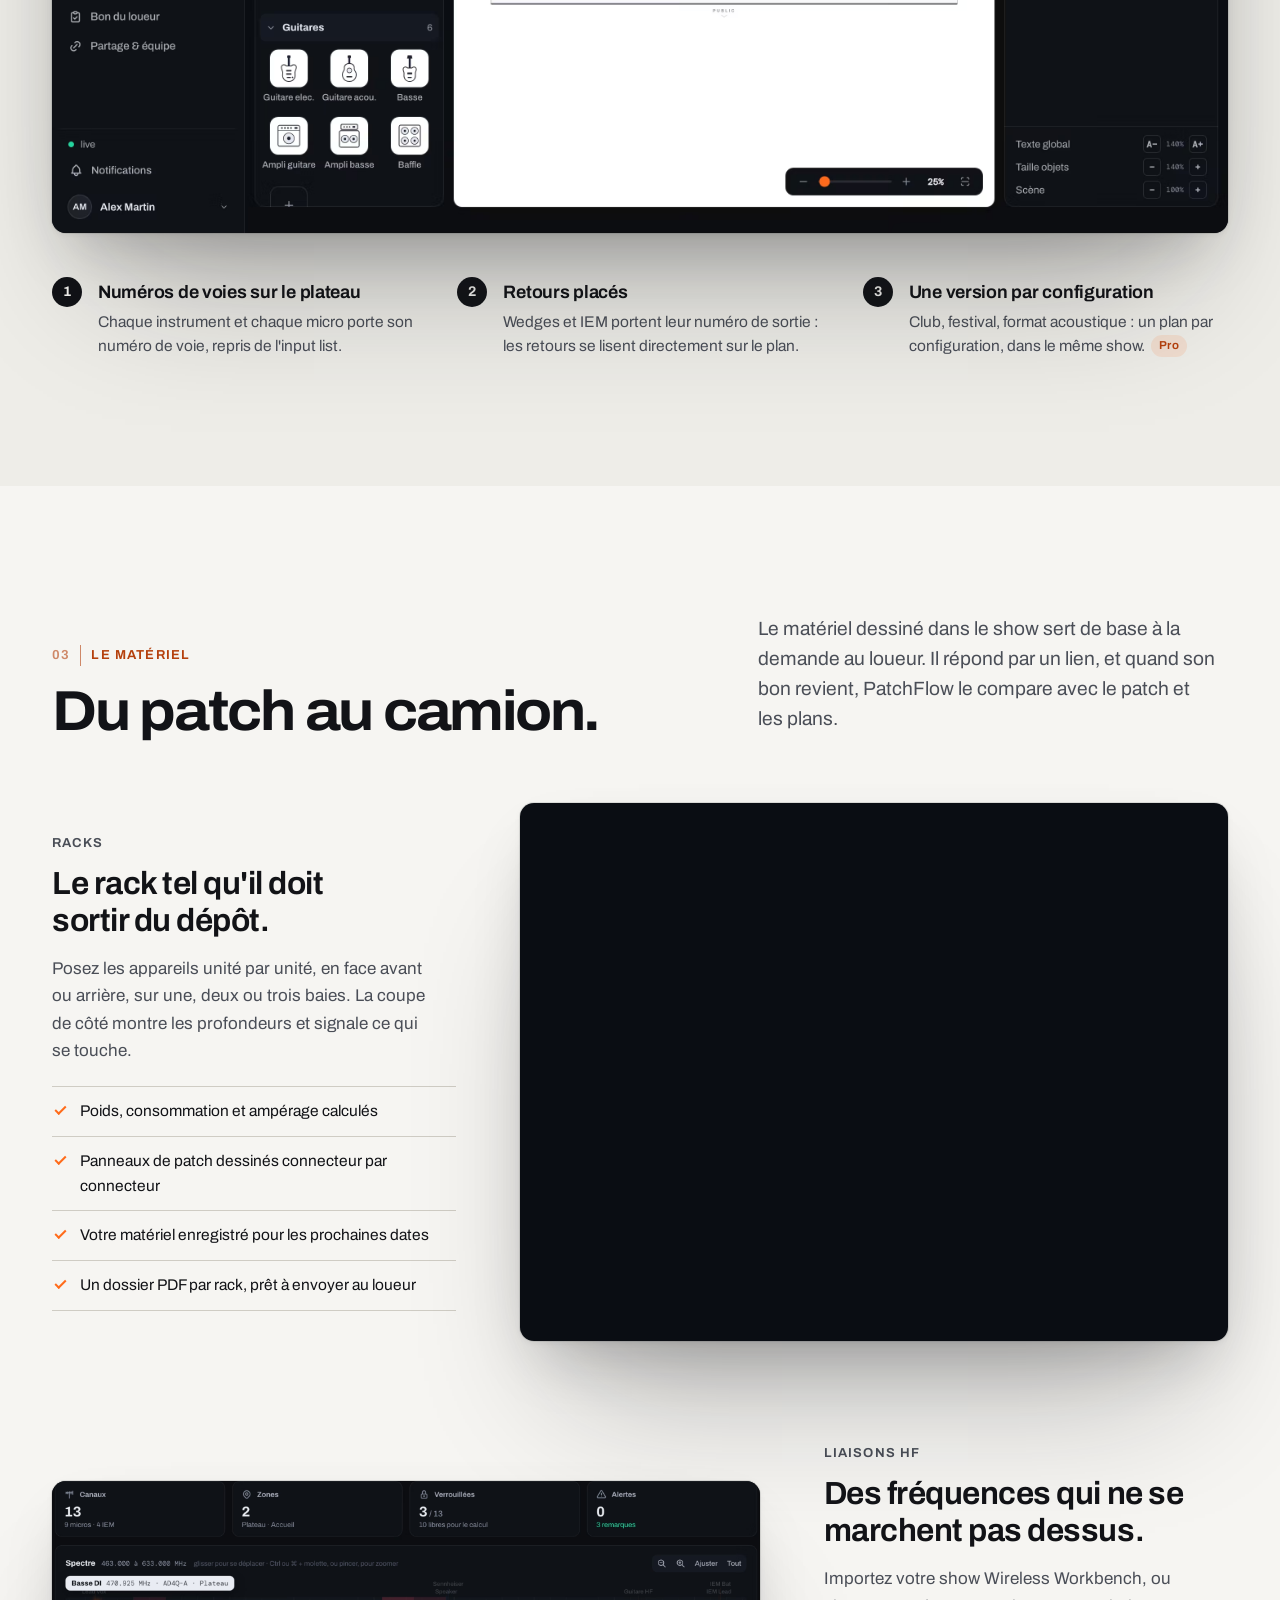
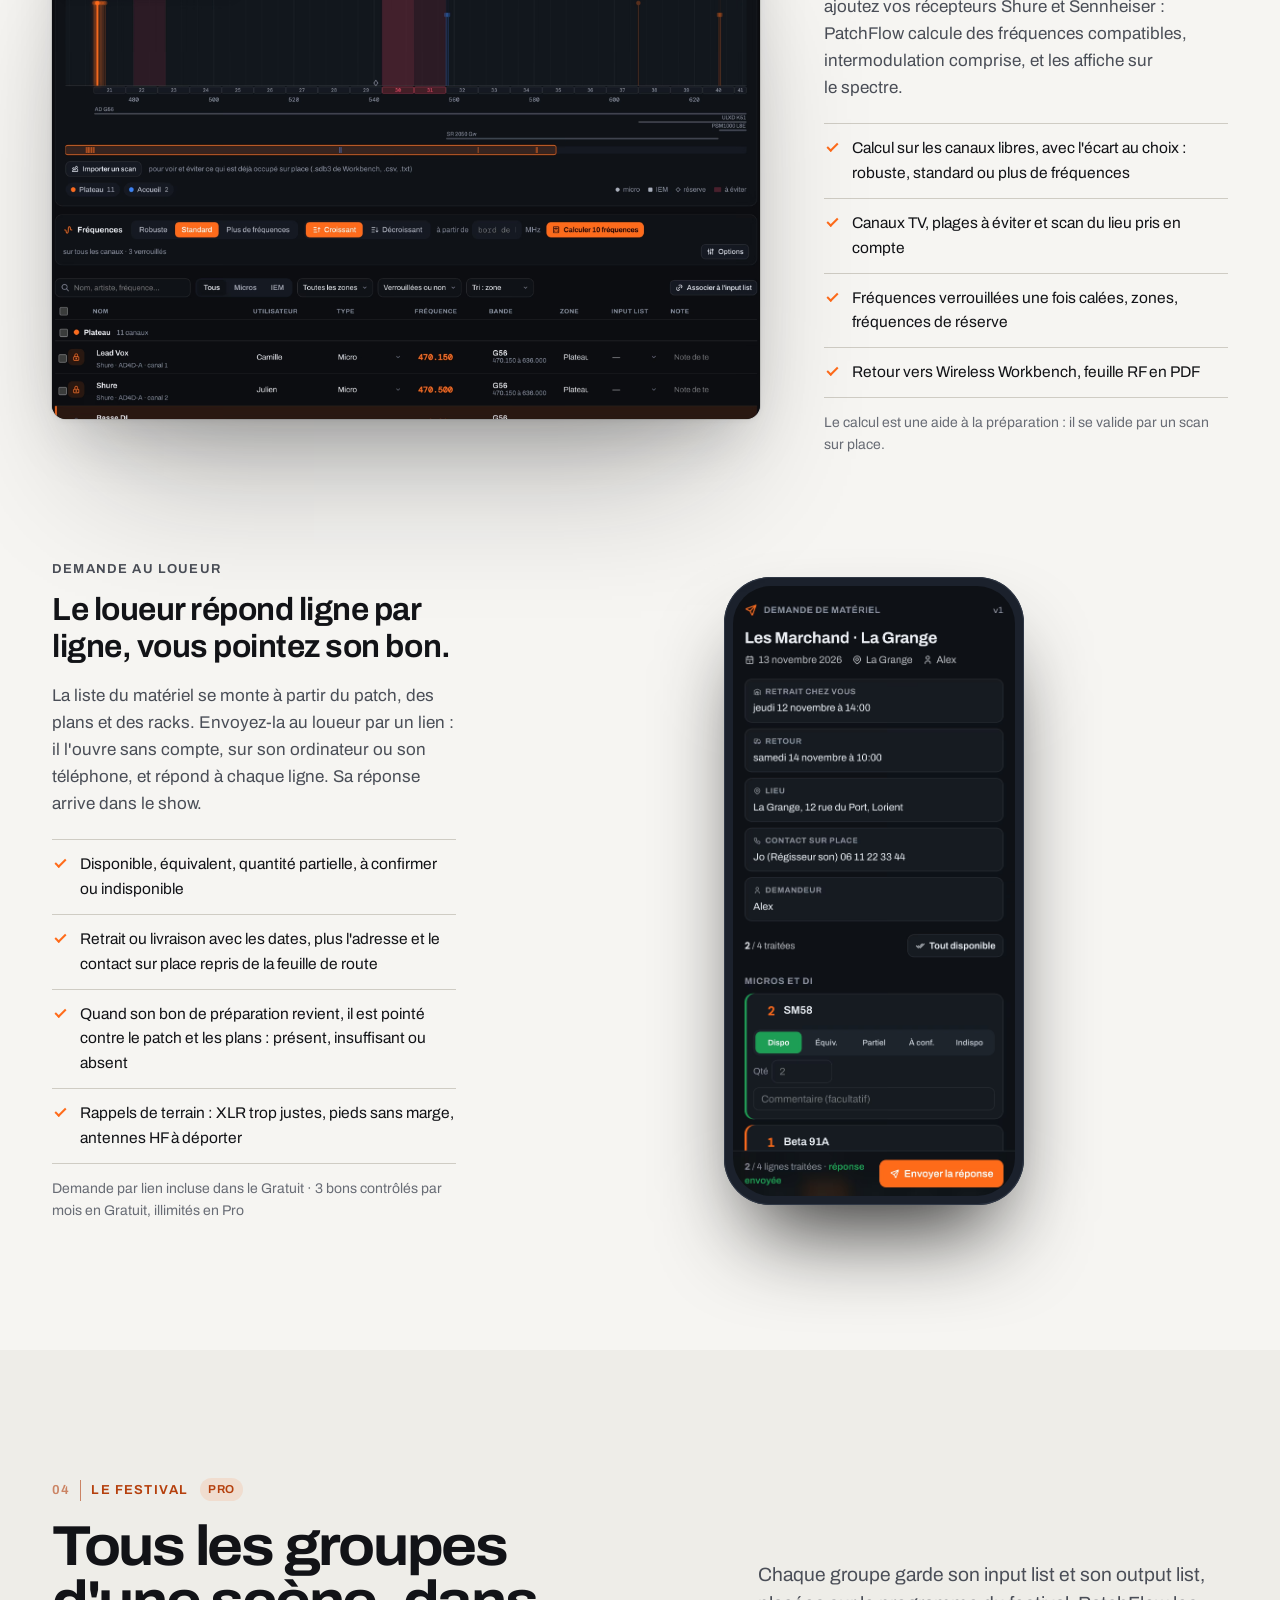
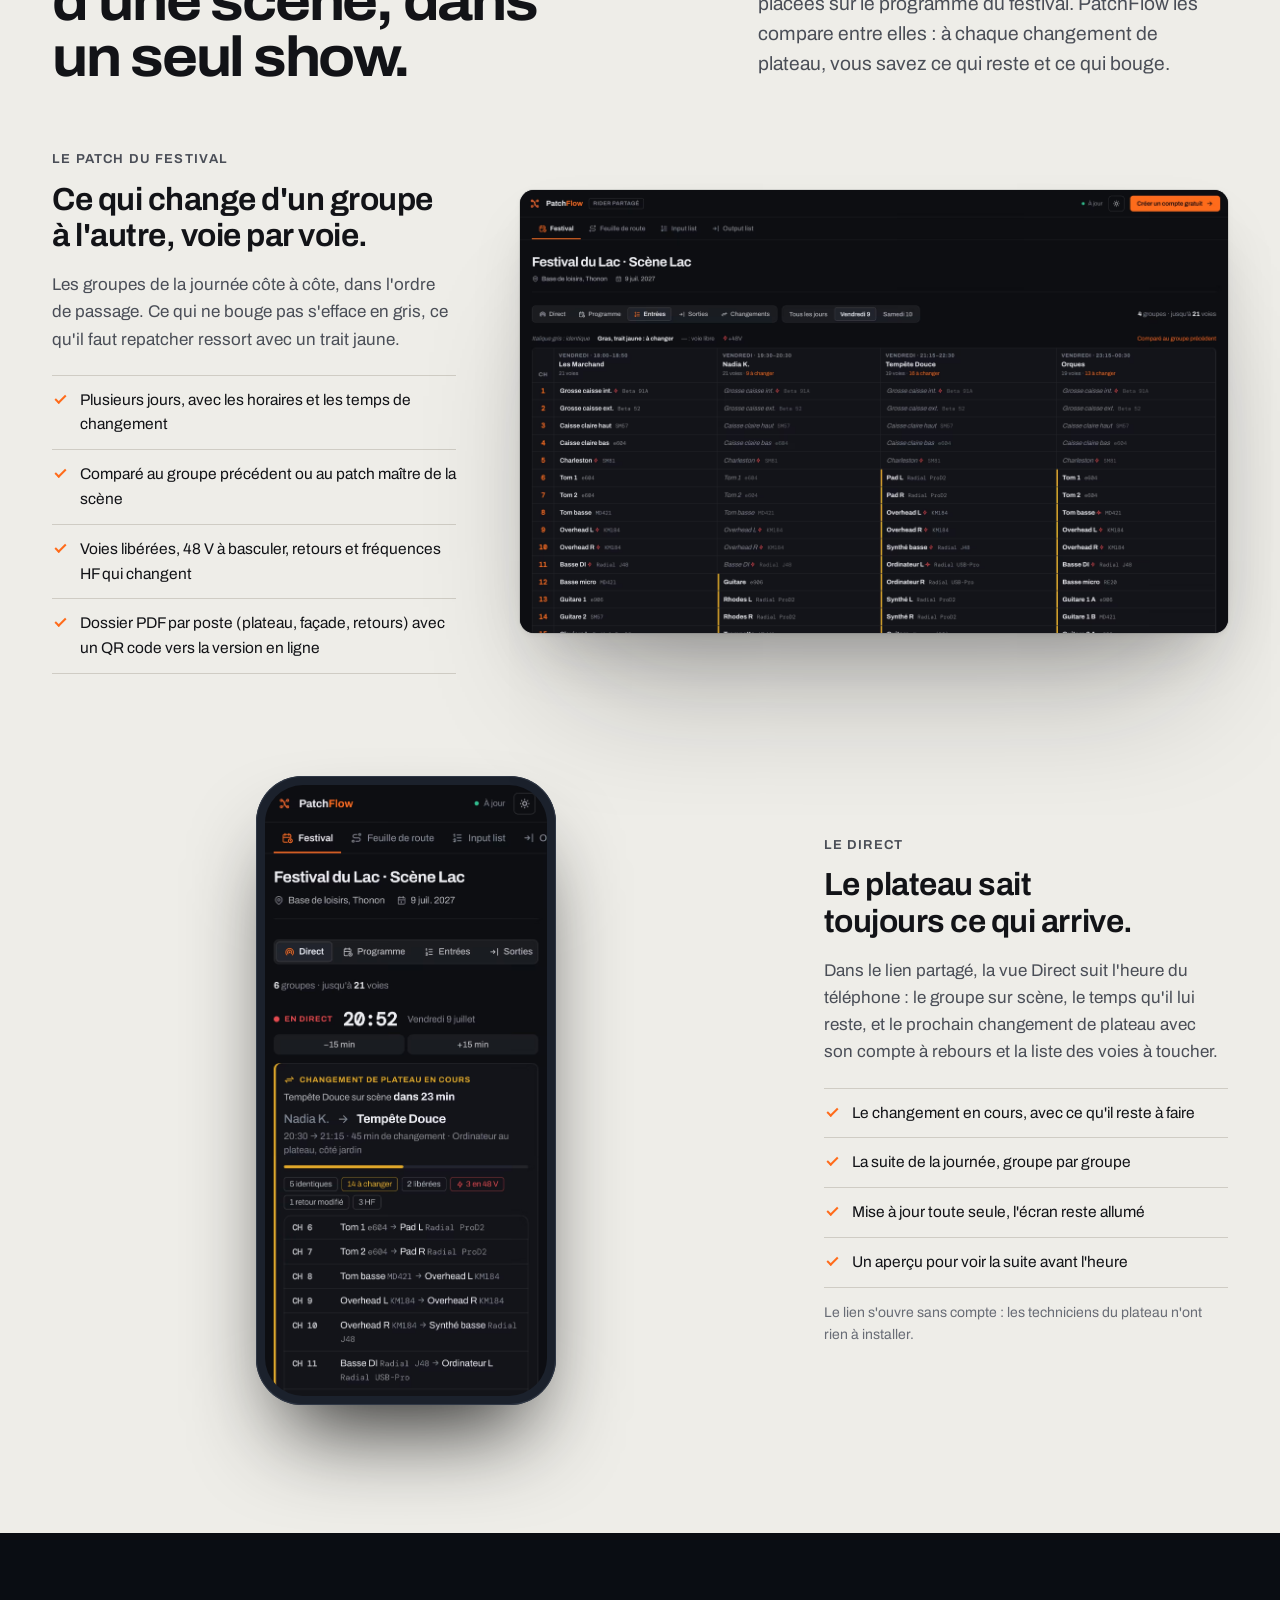
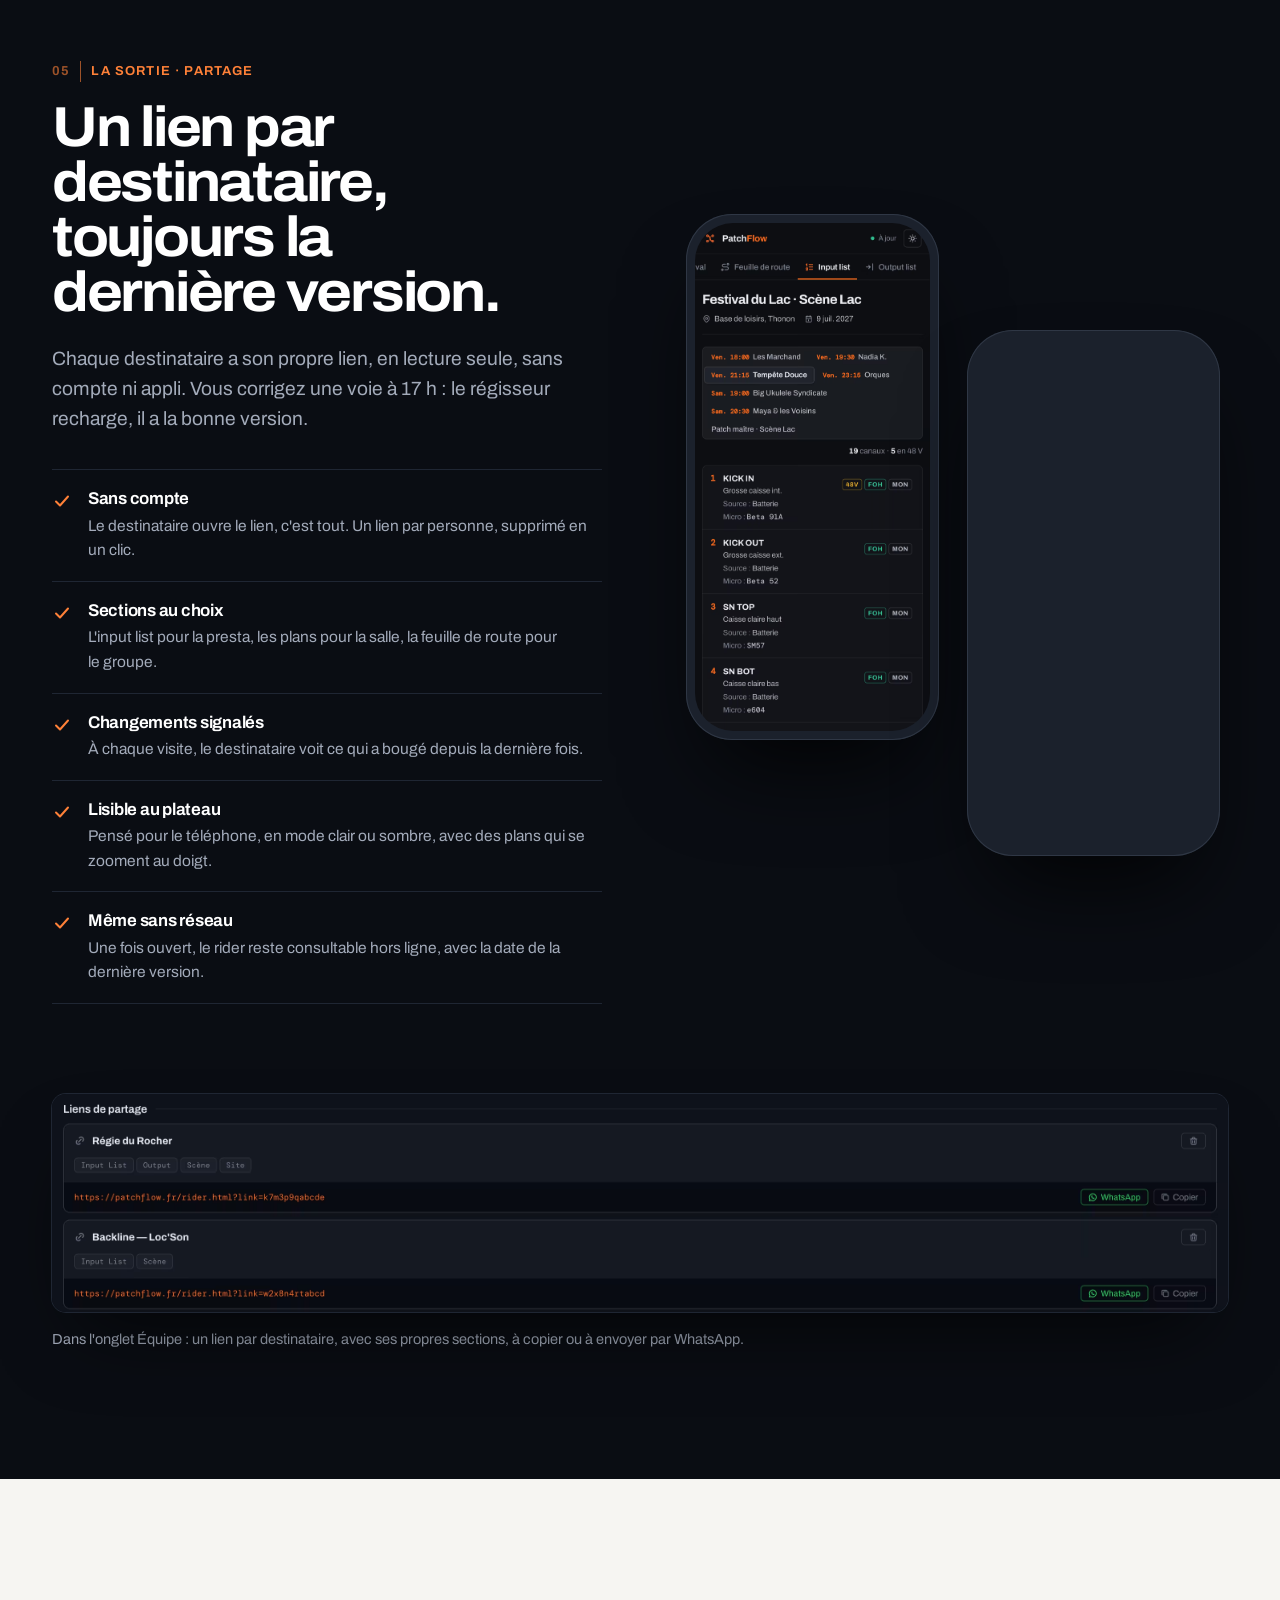
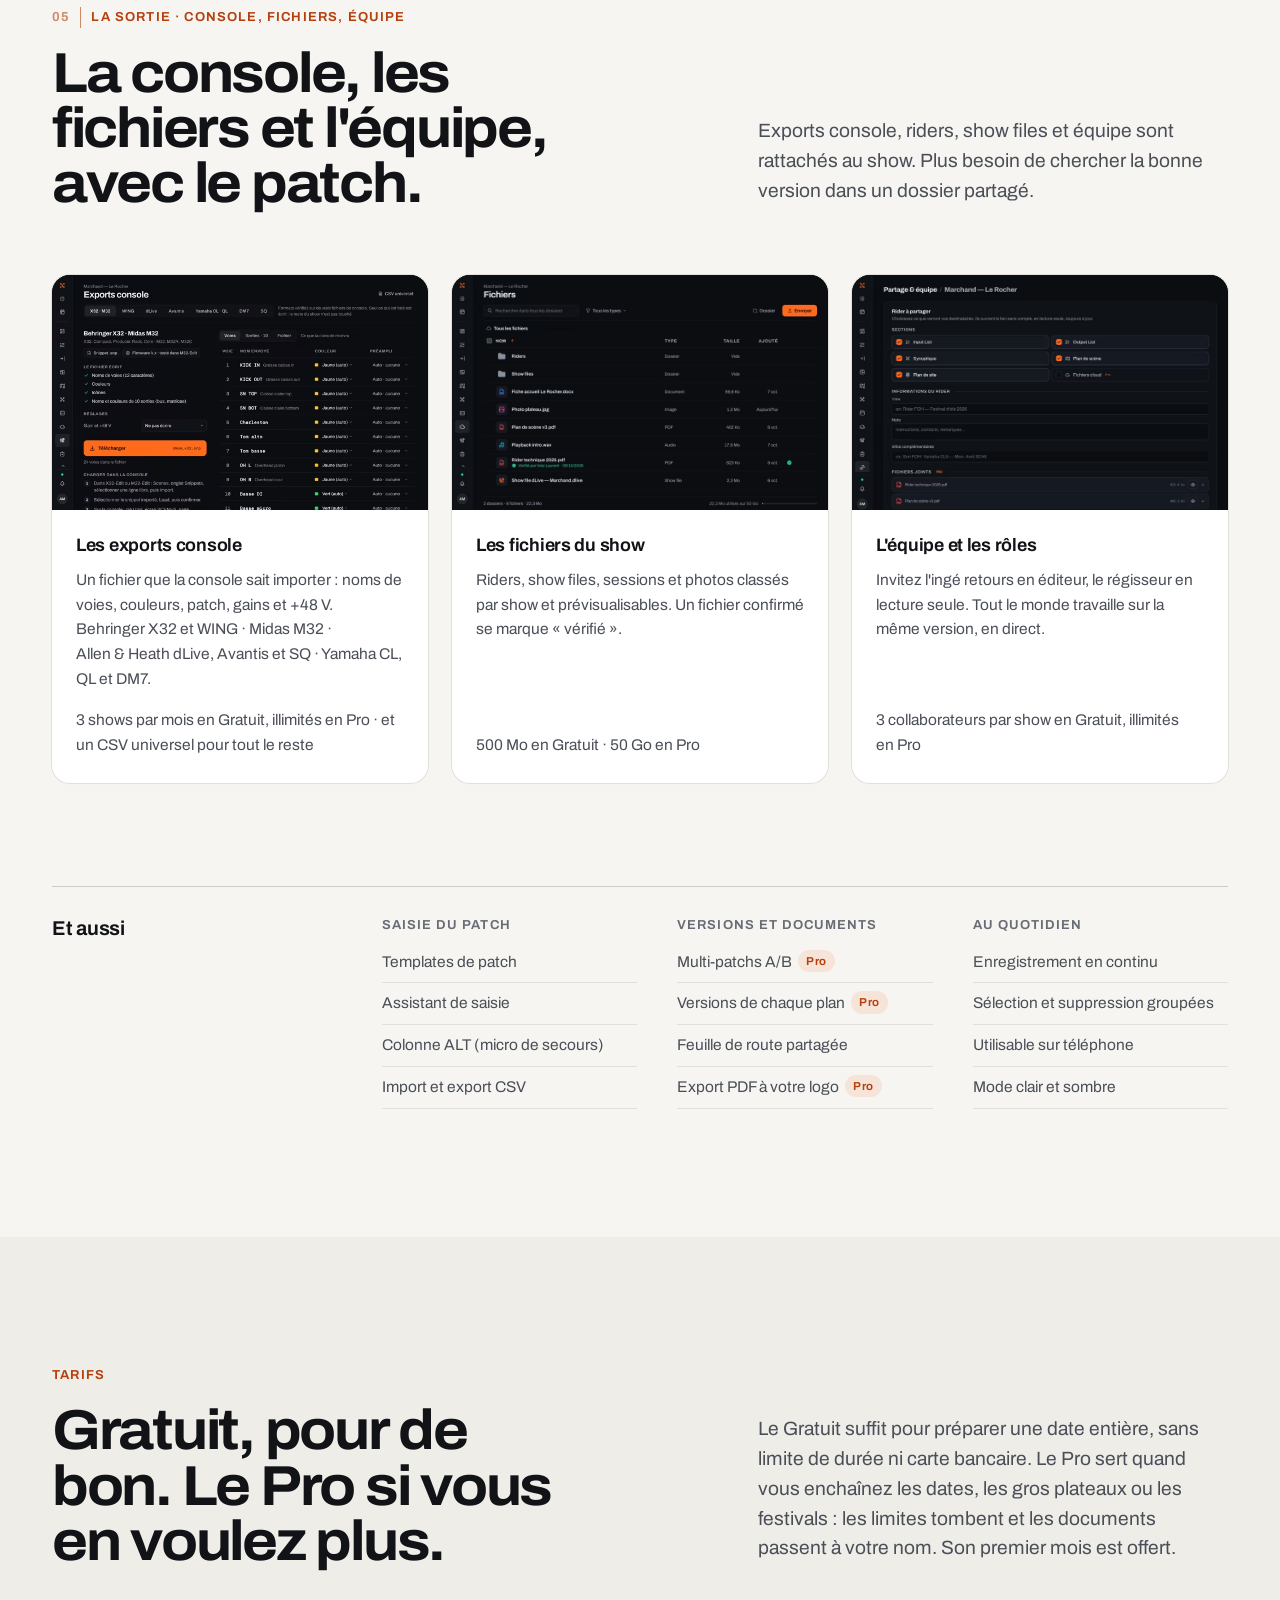
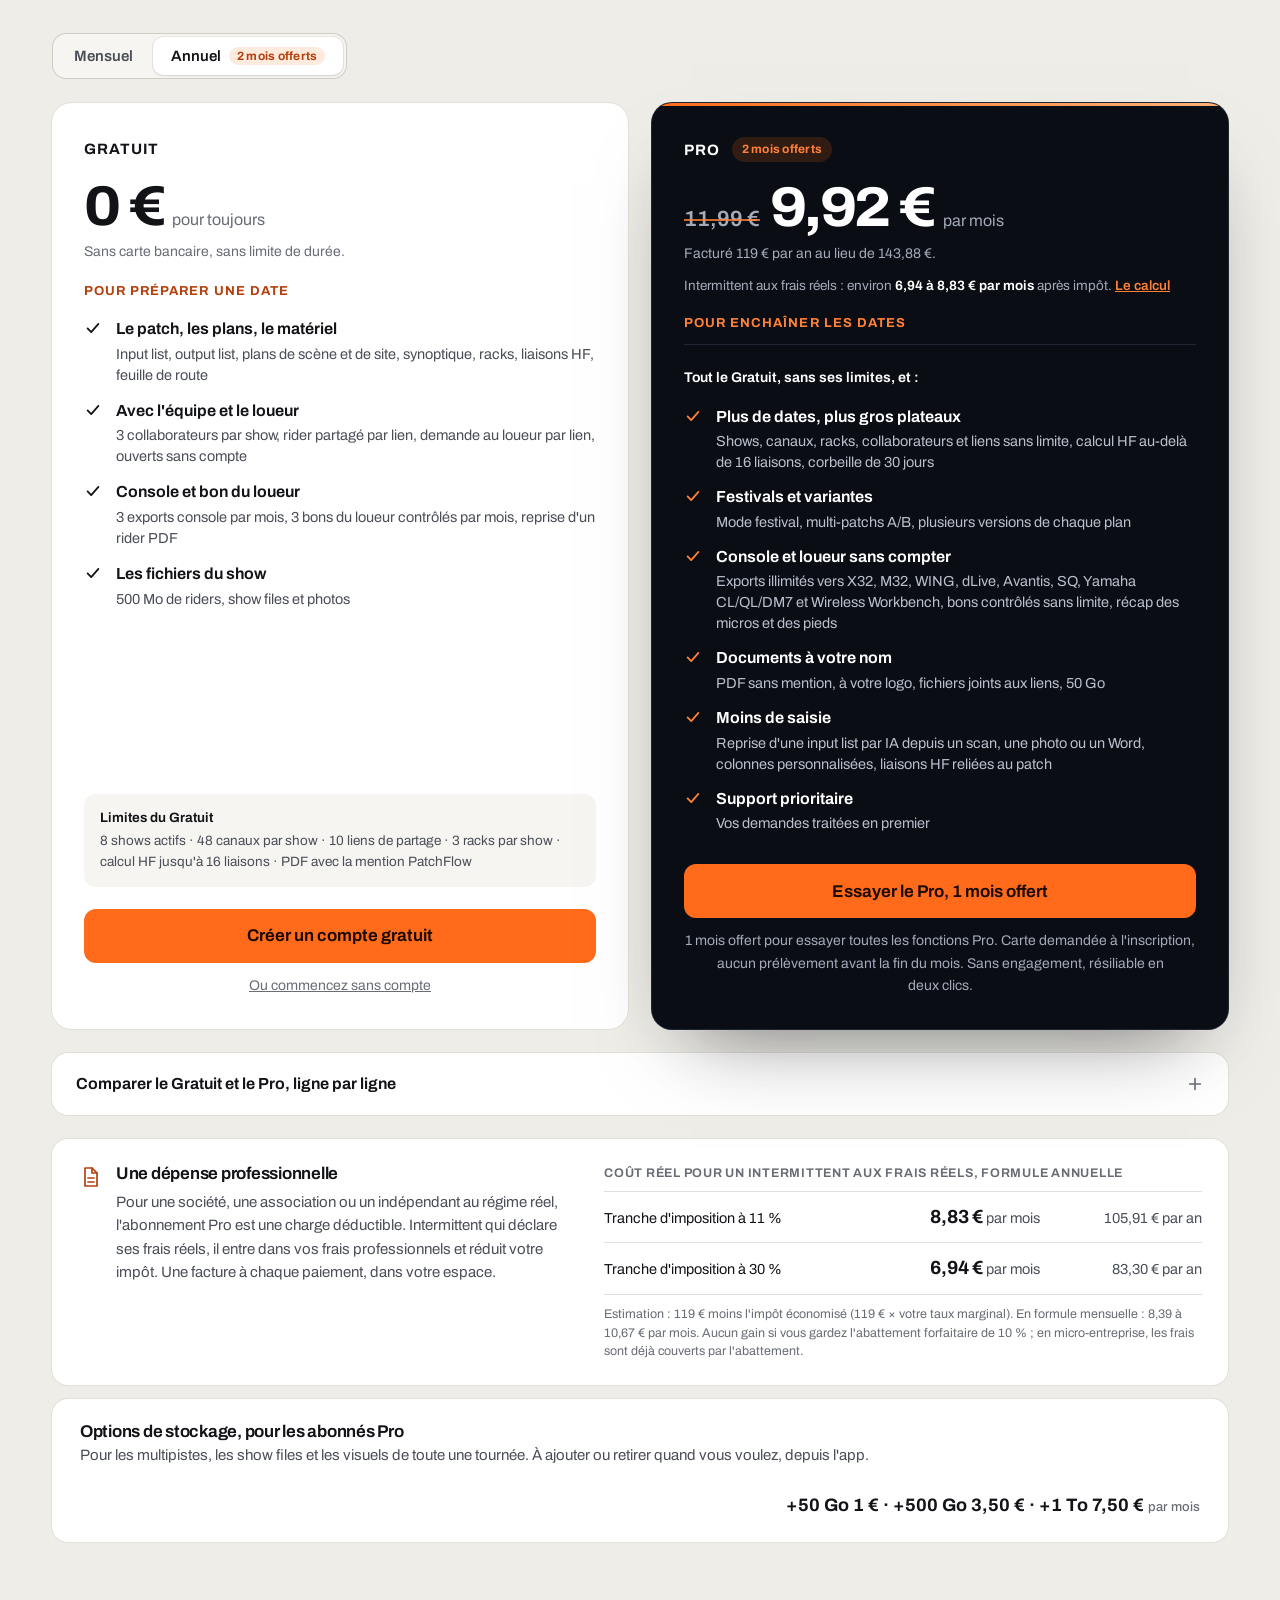
==== commit e4fd5c0b: "Bas de page : liens rangés en trois colonnes (Outils, PatchFlow, Informations légales), mention « co" ====
--- a/index.html
+++ b/index.html
@@ -312,13 +312,17 @@
 .final .fine{color:var(--nt2);margin-top:20px}
 .final .btn-ghost{color:#fff;box-shadow:inset 0 0 0 1.5px #3a4252}
 .final .btn-ghost:hover{background:var(--night2);box-shadow:inset 0 0 0 1.5px #5a6375}
-.foot{border-top:1px solid var(--nrule);padding:36px 0 44px}
-.foot-in{display:flex;align-items:center;gap:28px;flex-wrap:wrap}
+.foot{border-top:1px solid var(--nrule);padding:48px 0 28px}
+.foot-in{display:grid;grid-template-columns:minmax(0,1fr) minmax(0,3fr);gap:40px;align-items:start}
 .foot .logo span{color:#fff}
-.foot nav{display:flex;gap:24px;flex-wrap:wrap;margin-left:auto}
-.foot nav a{font-size:14.5px;color:var(--nt2);text-decoration:none}
-.foot nav a:hover{color:#fff}
-.foot small{display:block;width:100%;font-size:13.5px;color:#8a93a5}
+.foot-cols{display:grid;grid-template-columns:repeat(3,minmax(0,1fr));gap:32px}
+.foot-h{margin:0 0 12px;font-size:12px;font-weight:650;letter-spacing:.08em;text-transform:uppercase;color:#fff}
+.foot-cols a{display:block;padding:5px 0;font-size:14.5px;color:var(--nt2);text-decoration:none}
+.foot-cols a:hover{color:#fff}
+.foot-bot{margin-top:36px}
+.foot-bot small{padding-top:20px;border-top:1px solid var(--nrule)}
+.foot small{display:block;font-size:13.5px;color:#8a93a5}
+@media(max-width:760px){.foot-in{grid-template-columns:1fr;gap:28px}.foot-cols{grid-template-columns:repeat(2,minmax(0,1fr));gap:24px 20px}.foot-cols>div:last-child{grid-column:1/-1}}
 
 /* ── Format de l'app : ordinateur ou mobile ───────────────────────────
    Sans JavaScript, le format suit l'écran ; le sélecteur l'impose ensuite
@@ -447,7 +451,6 @@
   .mphone picture,.mphone img{border-radius:31px}
   .seg{display:flex;width:100%}
   .seg button{flex:1;padding:10px 8px;font-size:14.5px}
-  .foot nav{margin-left:0;width:100%;gap:20px}
   .shot{border-radius:10px}
   .bleed{width:100%}
   .js .bleed{translate:0 26px}
@@ -1583,22 +1586,9 @@
       <svg viewBox="38 38 124 124" fill="none" aria-hidden="true"><path d="M70 60 C100 60 100 140 130 140" stroke="#FF6B2B" stroke-width="14" stroke-linecap="round"/><path d="M130 60 C100 60 100 140 70 140" stroke="#FF6B2B" stroke-width="14" stroke-linecap="round" opacity="0.45"/><circle cx="60" cy="60" r="14" stroke="#FF6B2B" stroke-width="10"/><circle cx="60" cy="60" r="5" fill="#FF6B2B"/><circle cx="140" cy="60" r="14" stroke="#FF6B2B" stroke-width="10"/><circle cx="140" cy="60" r="5" fill="#FF6B2B"/><circle cx="60" cy="140" r="14" stroke="#FF6B2B" stroke-width="10"/><circle cx="60" cy="140" r="5" fill="#FF6B2B"/><circle cx="140" cy="140" r="14" stroke="#FF6B2B" stroke-width="10"/><circle cx="140" cy="140" r="5" fill="#FF6B2B"/></svg>
       <span>Patch<em>Flow</em></span>
     </a>
-    <nav aria-label="Liens de bas de page">
-      <a href="app.html">Ouvrir l'app</a>
-      <a href="/input-list">Input list</a>
-      <a href="/plan-de-scene">Plan de scène</a>
-      <a href="/plan-de-site">Plan de site</a>
-      <a href="/synoptique">Synoptique</a>
-      <a href="#tarifs">Tarifs</a>
-      <a href="#questions">Questions</a>
-      <a href="mailto:contact@patchflow.fr">Contact</a>
-      <a href="cgu.html">Conditions d'utilisation</a>
-      <a href="cgv.html">Conditions de vente</a>
-      <a href="confidentialite.html">Confidentialité</a>
-      <a href="mentions-legales.html">Mentions légales</a>
-    </nav>
-    <small>© 2026 PatchFlow — conçu par William Lopes Da Mota, technicien, pour les techniciens.</small>
+    <nav class="foot-cols" aria-label="Liens de bas de page"><div><p class="foot-h">Outils</p><a href="/input-list">Input list</a><a href="/plan-de-scene">Plan de scène</a><a href="/plan-de-site">Plan de site</a><a href="/synoptique">Synoptique</a></div><div><p class="foot-h">PatchFlow</p><a href="/app.html">Ouvrir l'app</a><a href="#tarifs">Tarifs</a><a href="#questions">Questions</a><a href="mailto:contact@patchflow.fr">Contact</a></div><div><p class="foot-h">Informations légales</p><a href="/cgu.html">Conditions d'utilisation</a><a href="/cgv.html">Conditions de vente</a><a href="/confidentialite.html">Confidentialité</a><a href="/mentions-legales.html">Mentions légales</a></div></nav>
   </div>
+  <div class="w foot-bot"><small>© 2026 PatchFlow</small></div>
 </footer>
 
 <script>
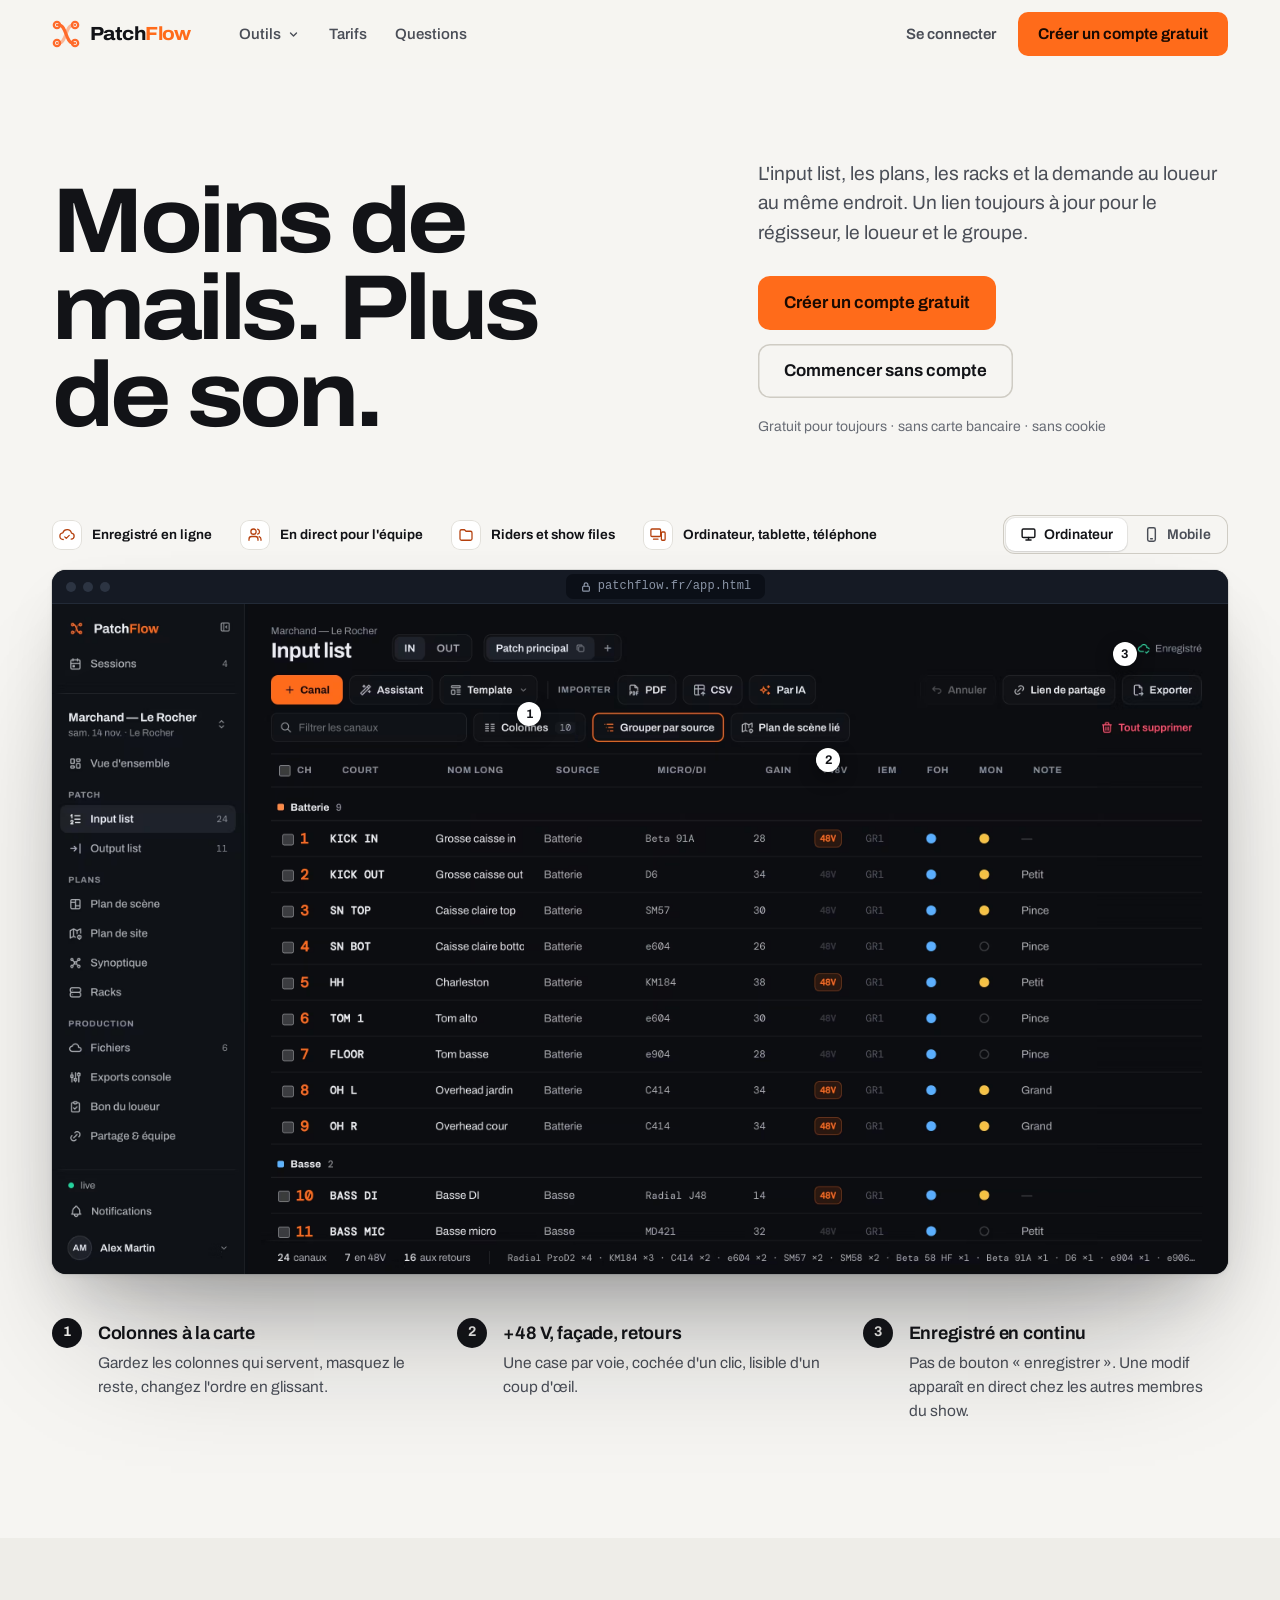
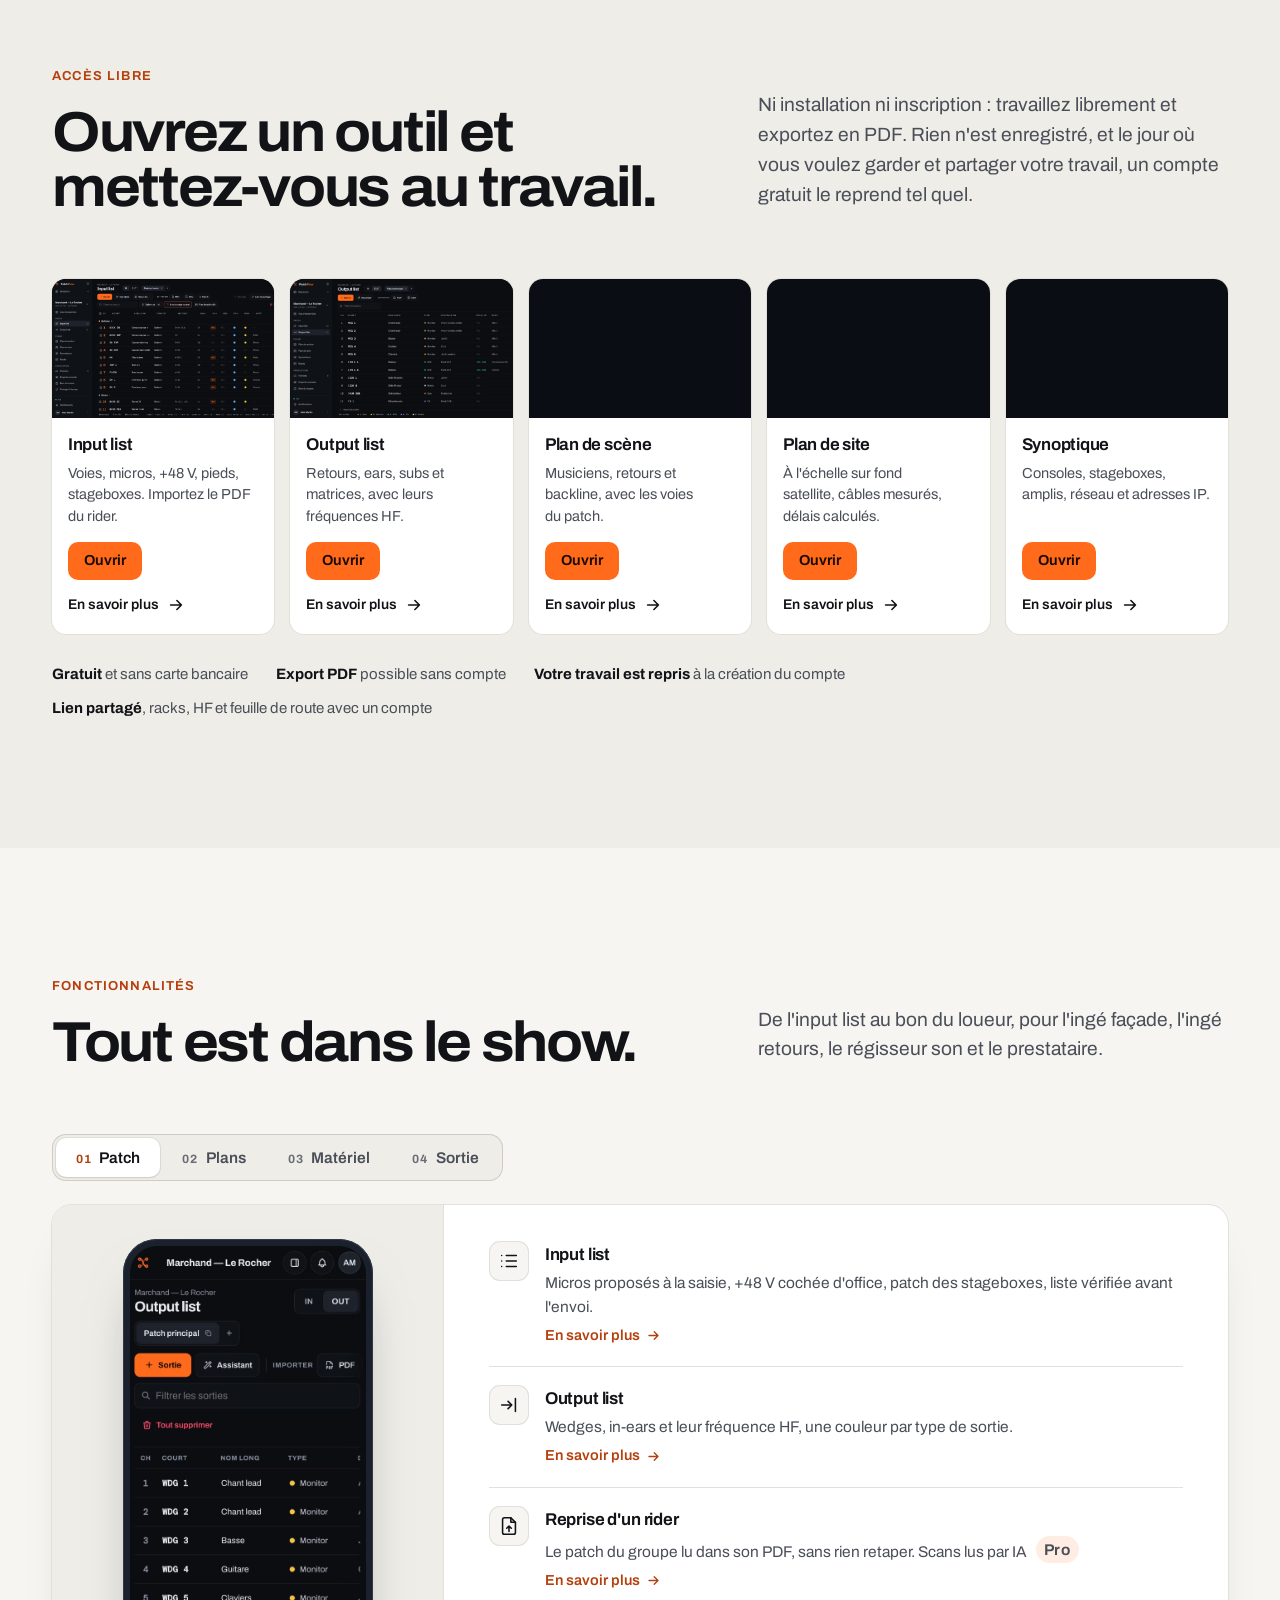
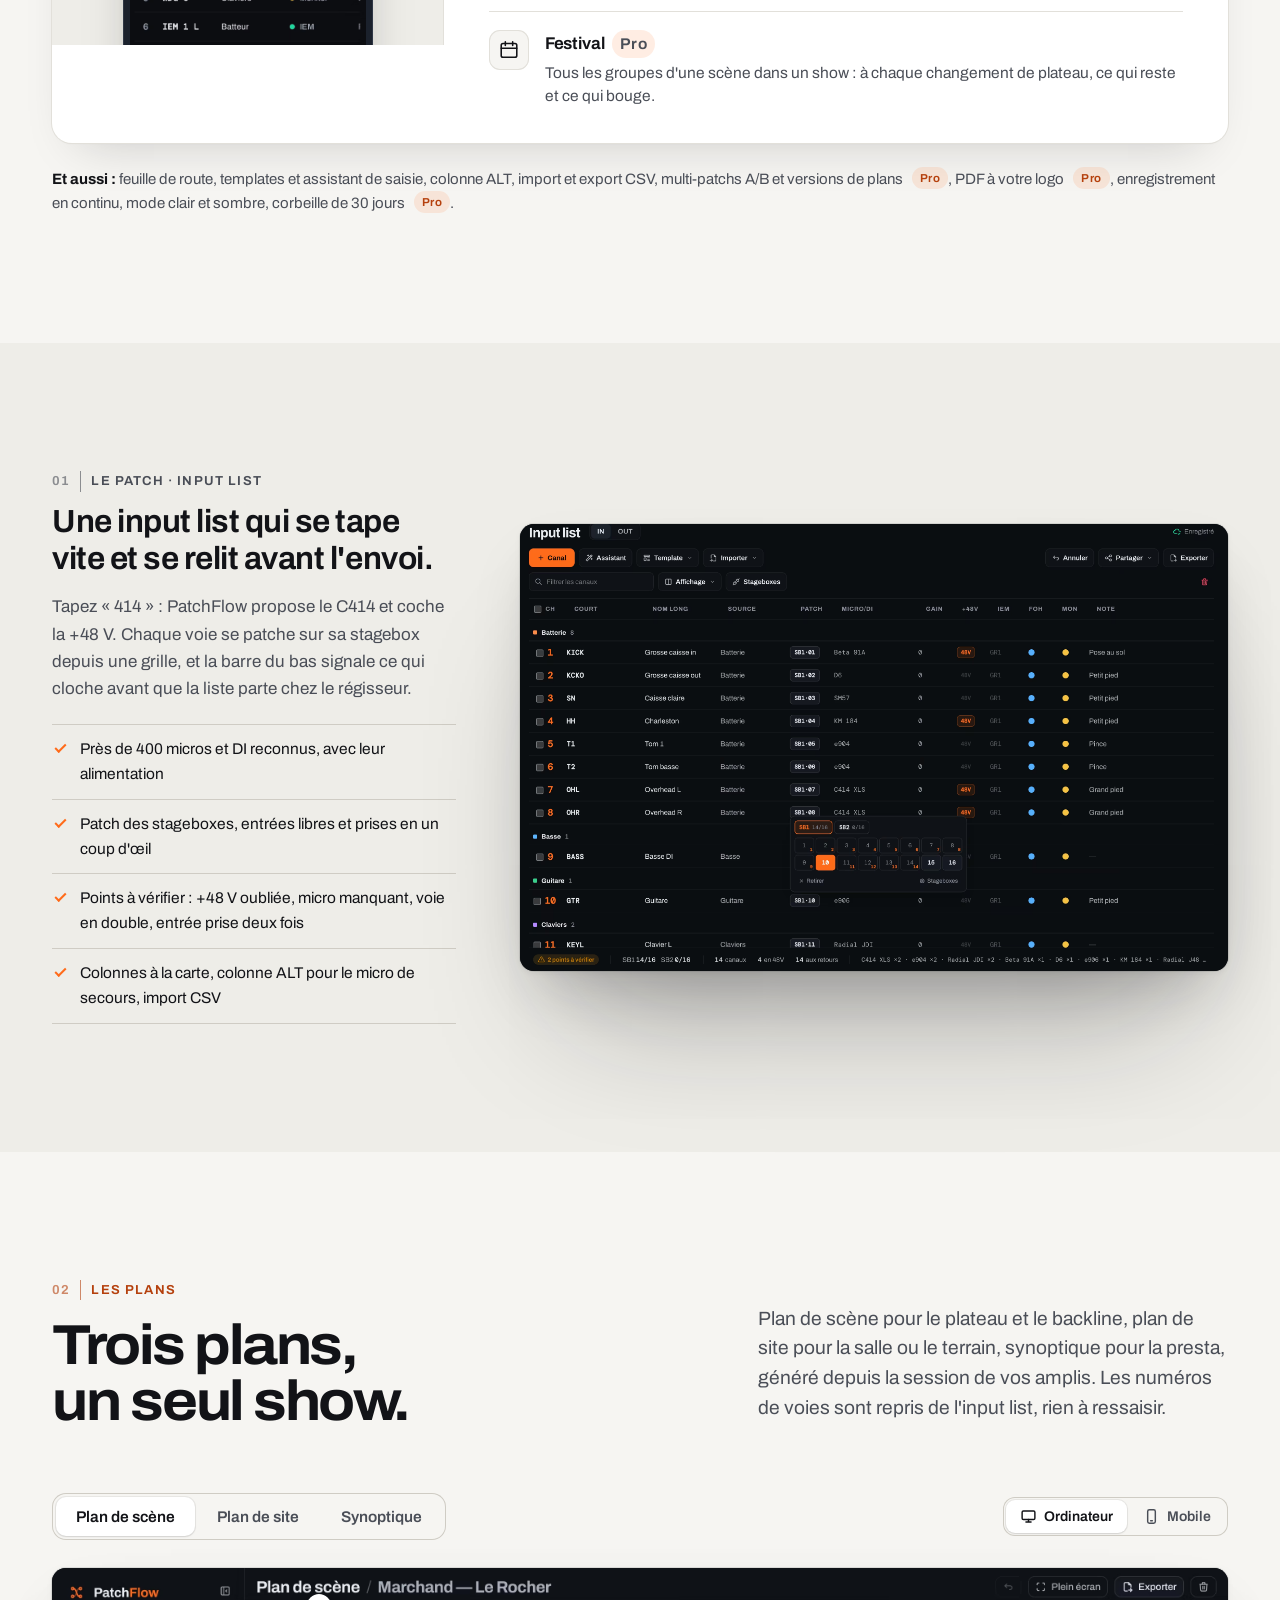
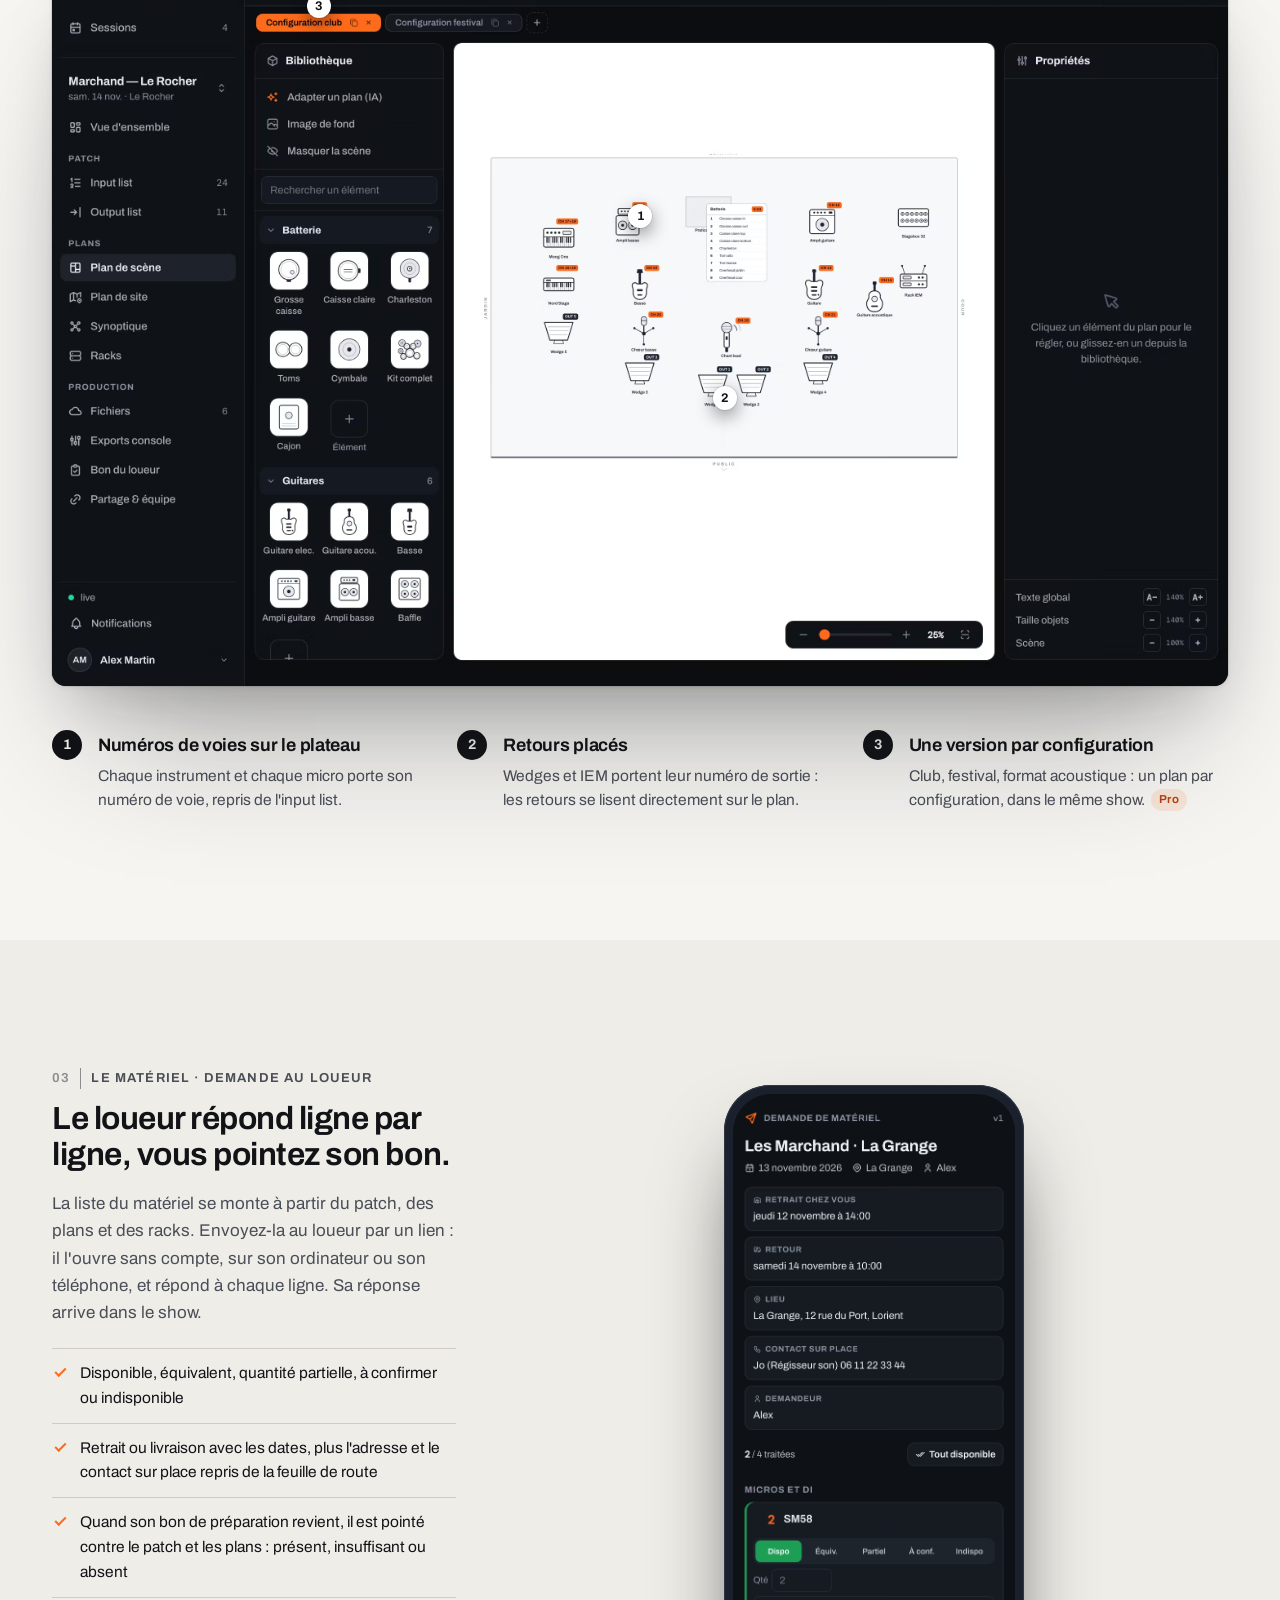
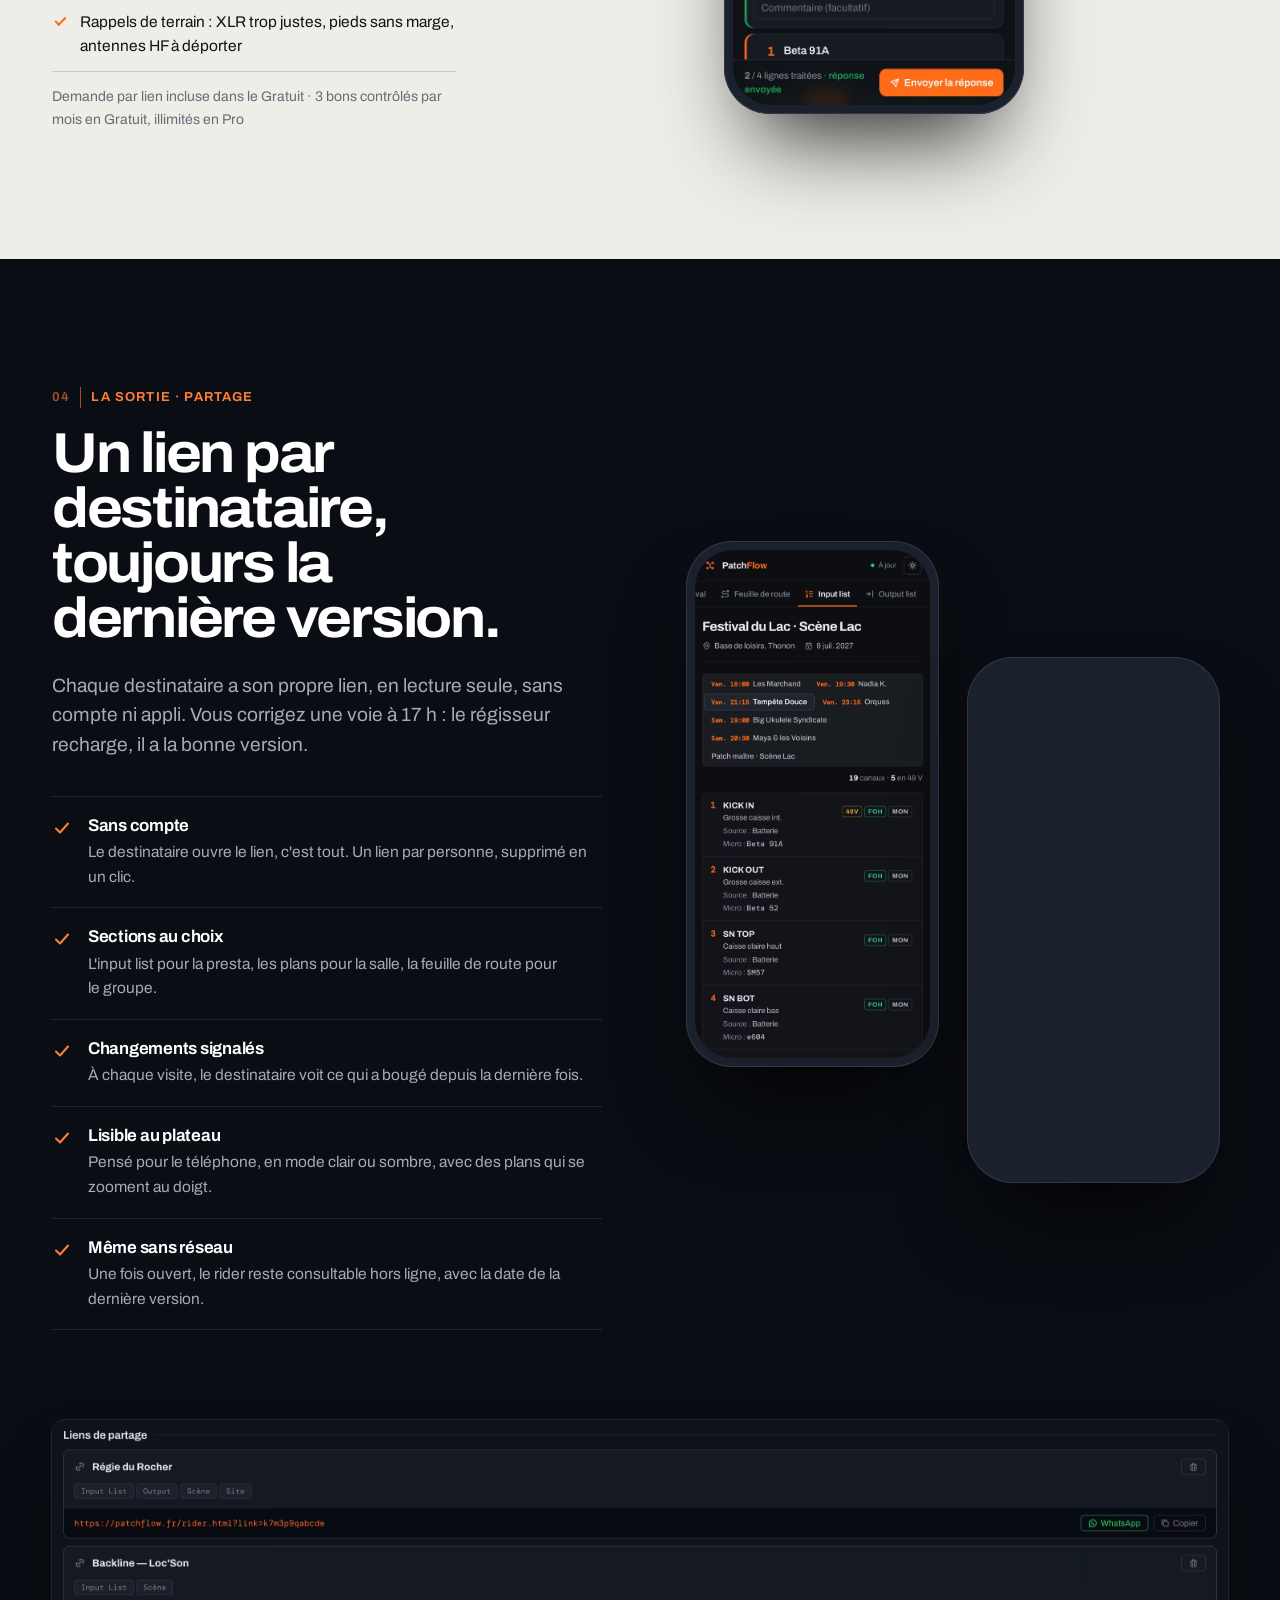
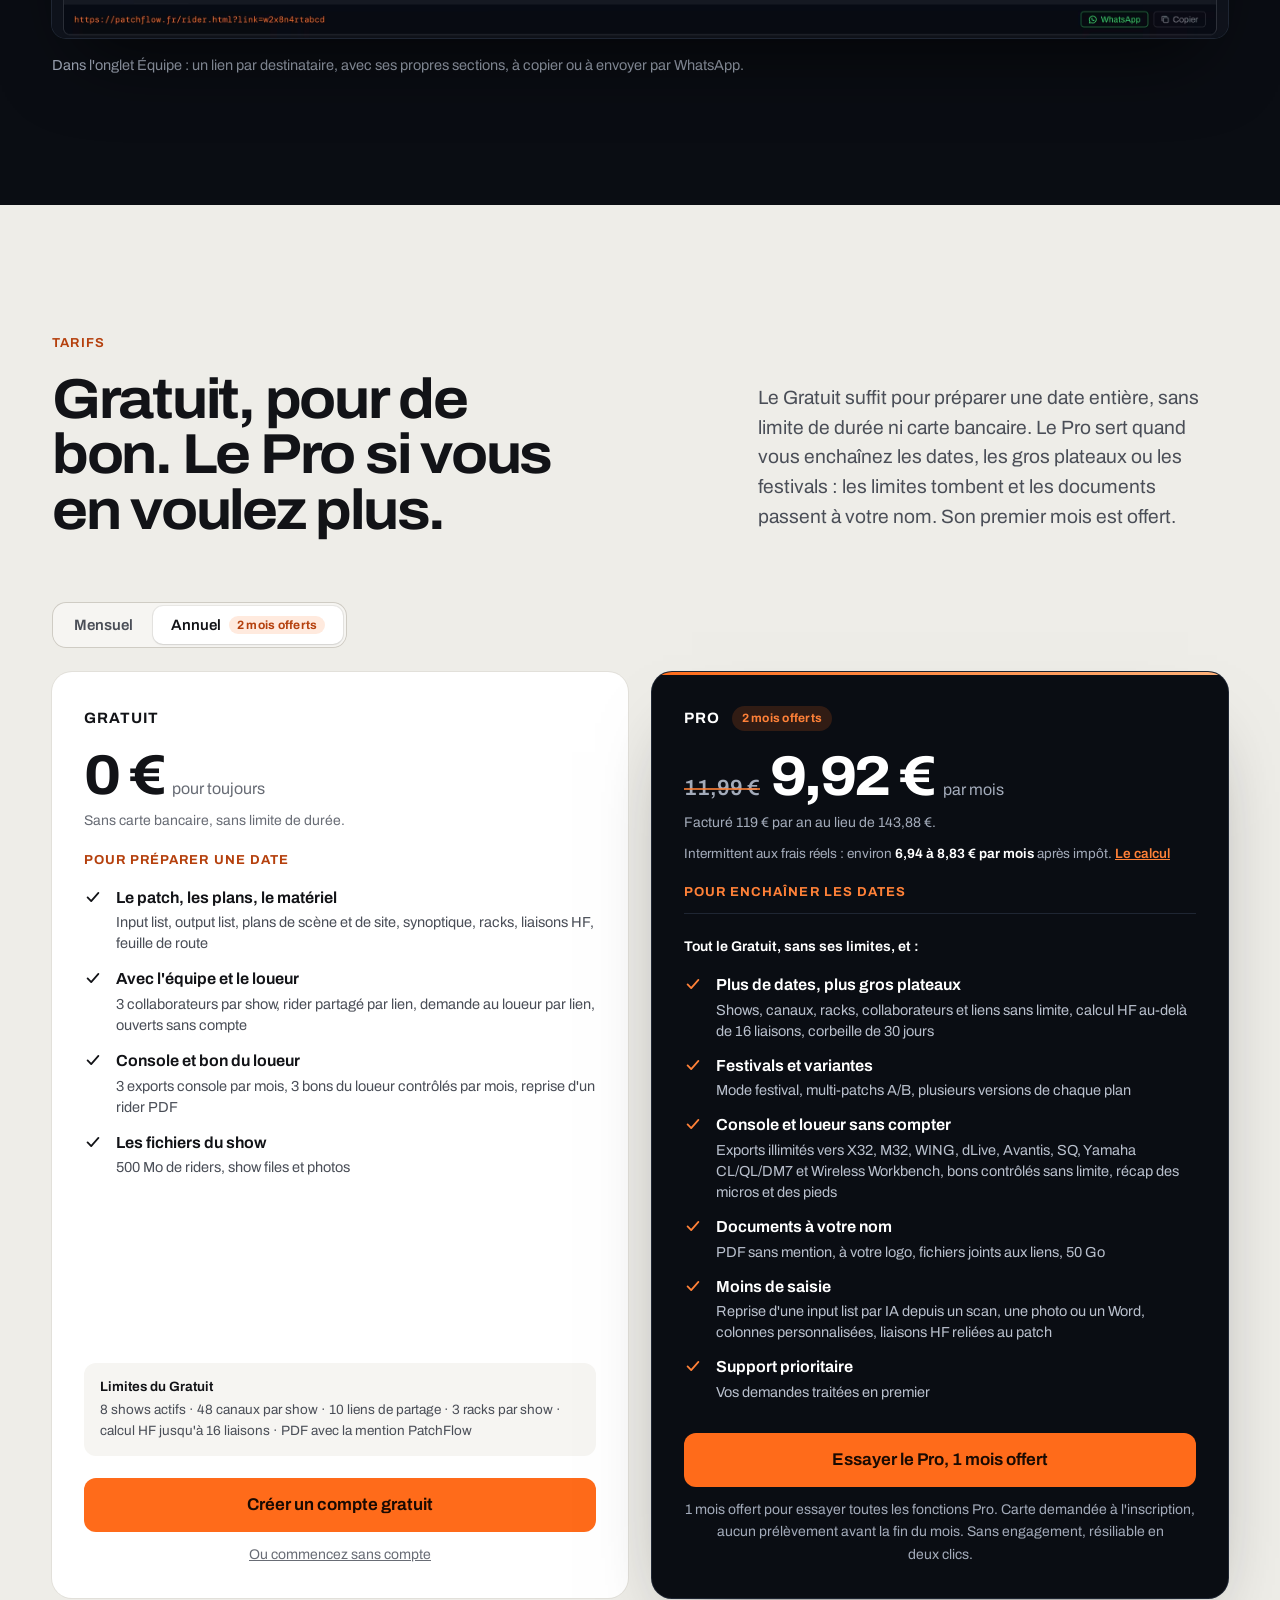
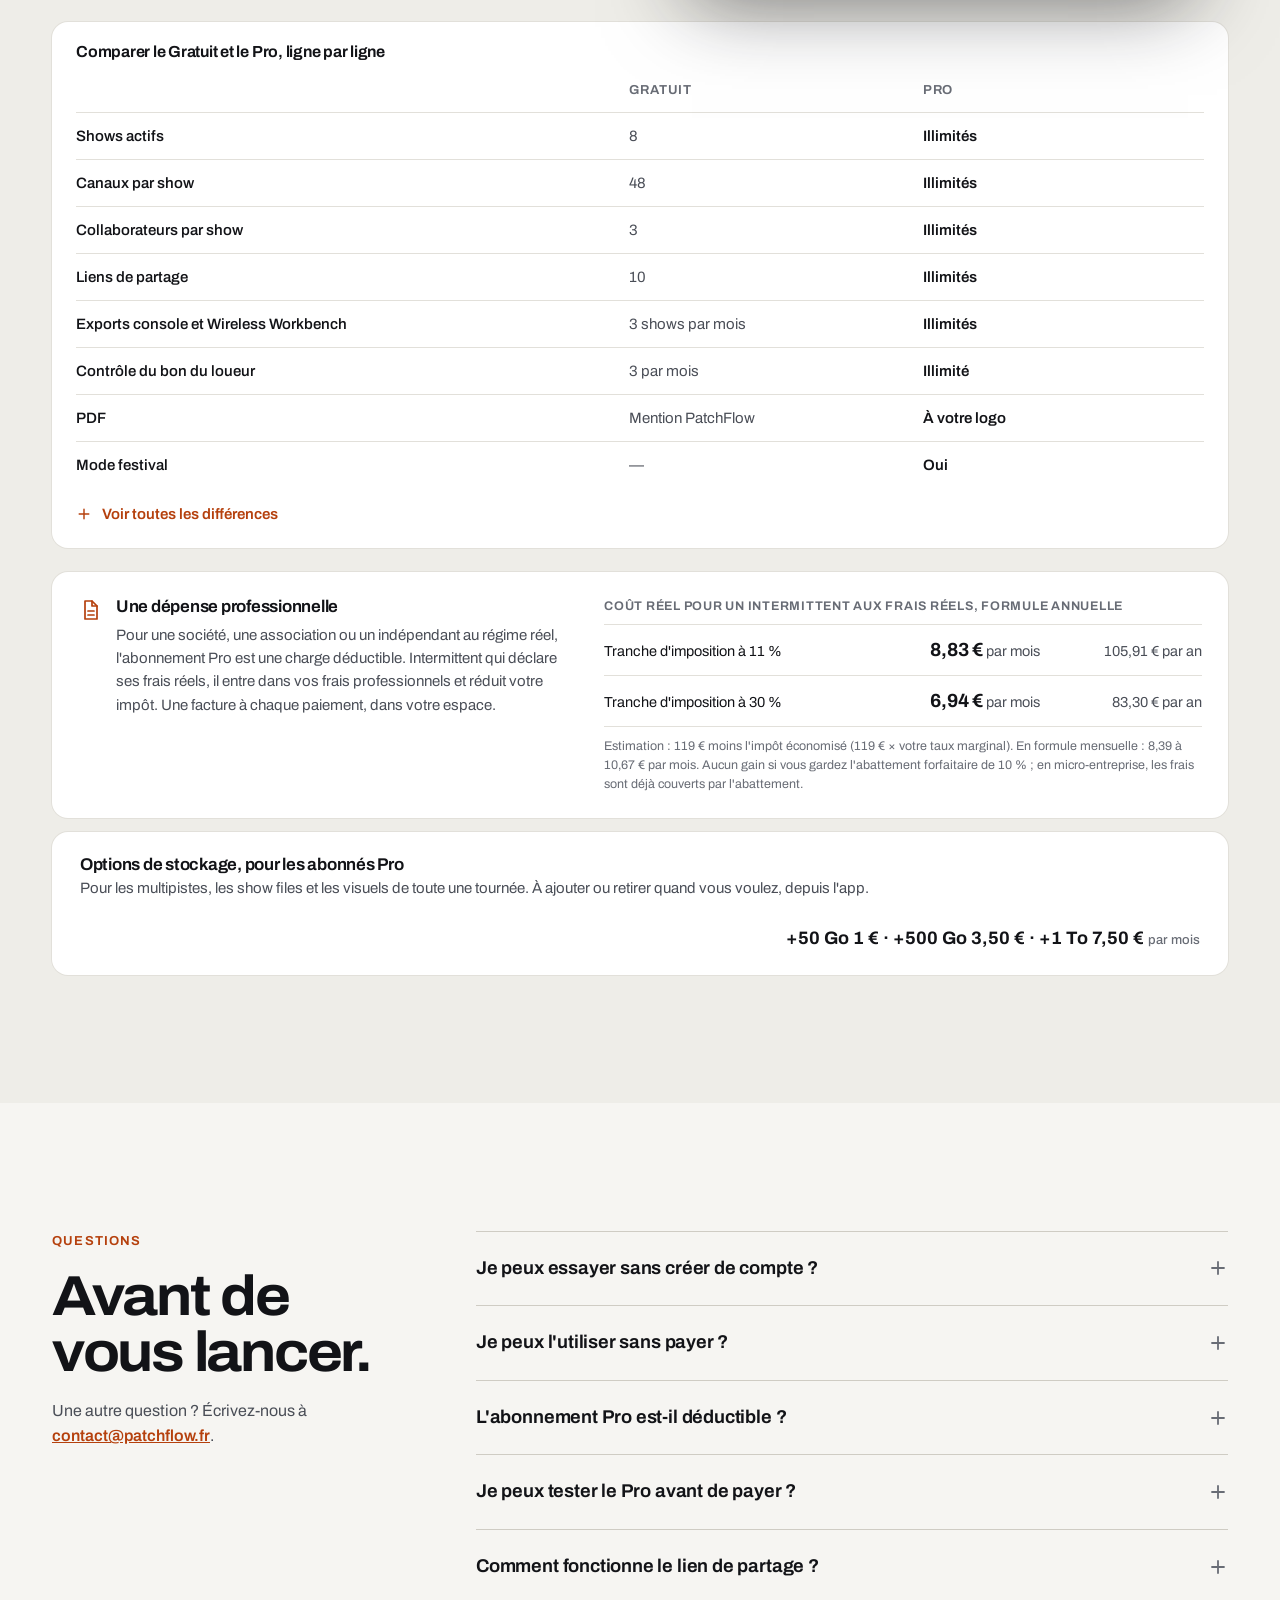
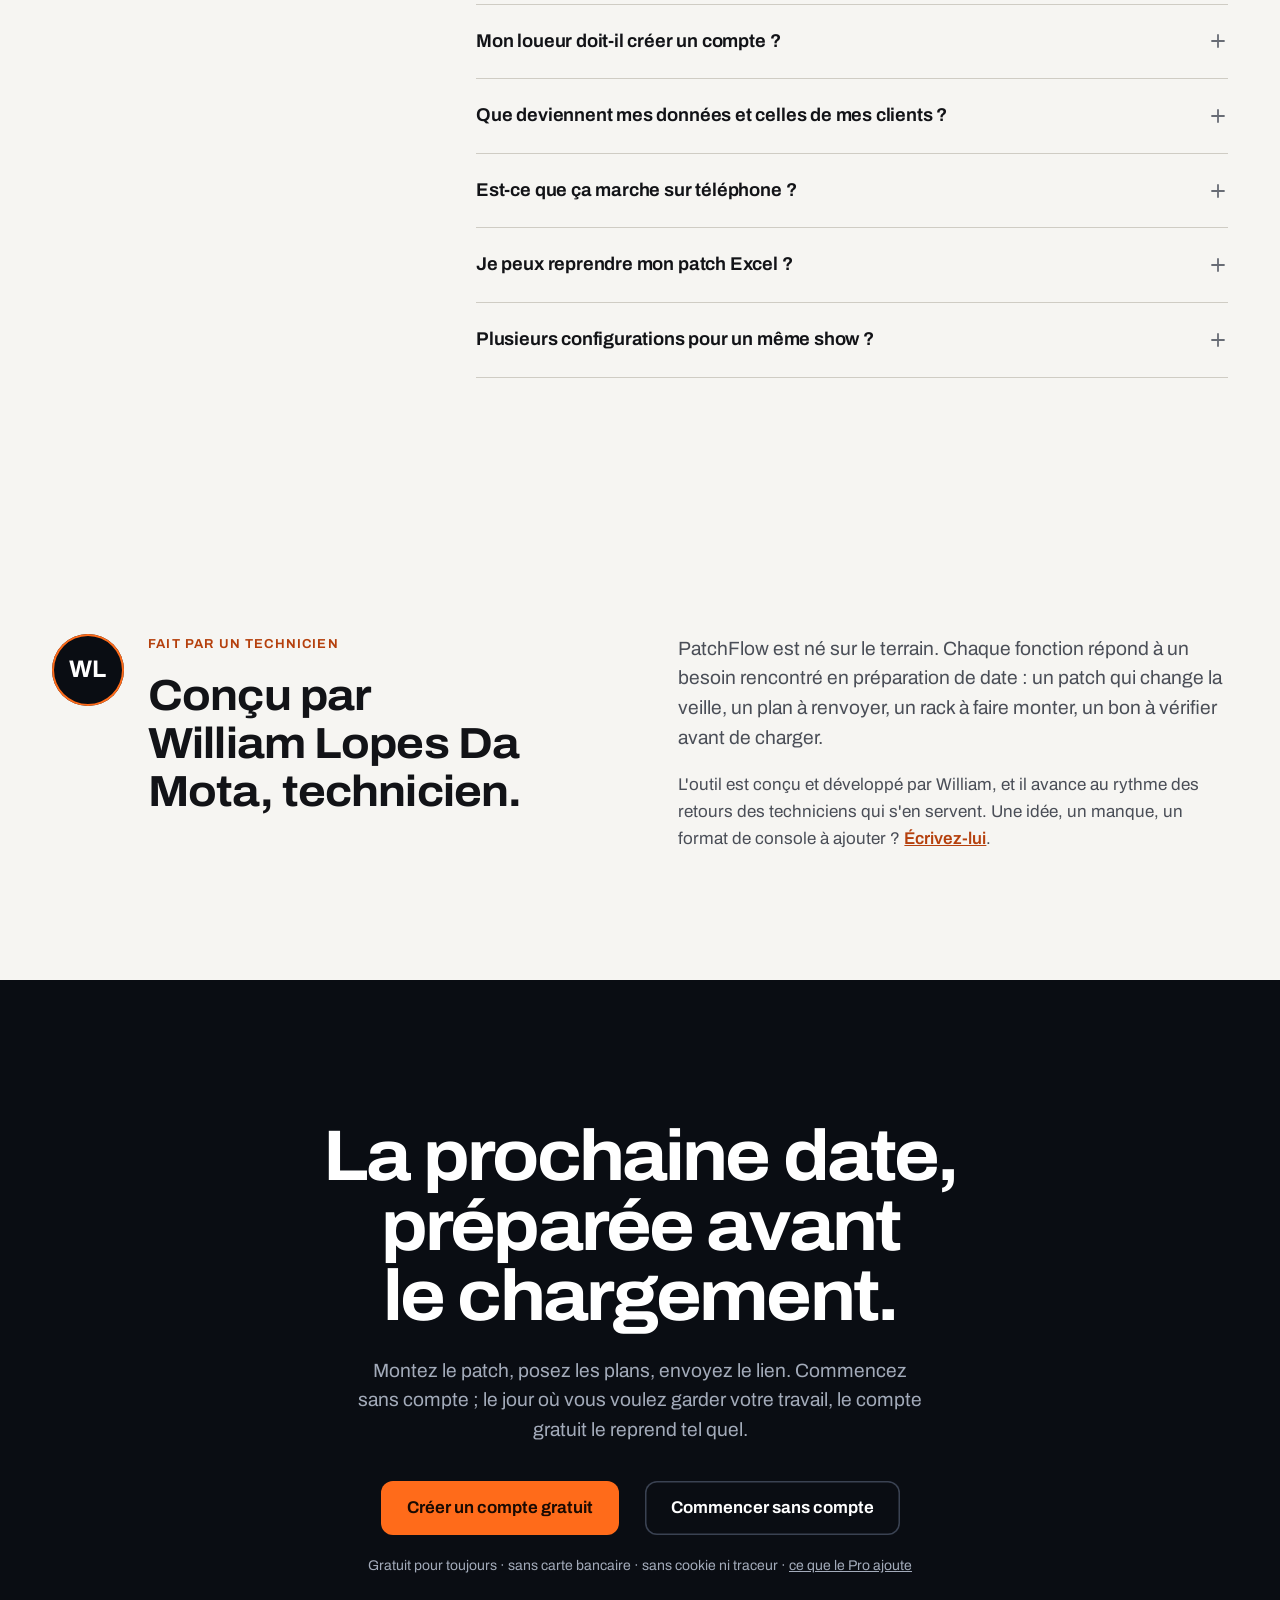
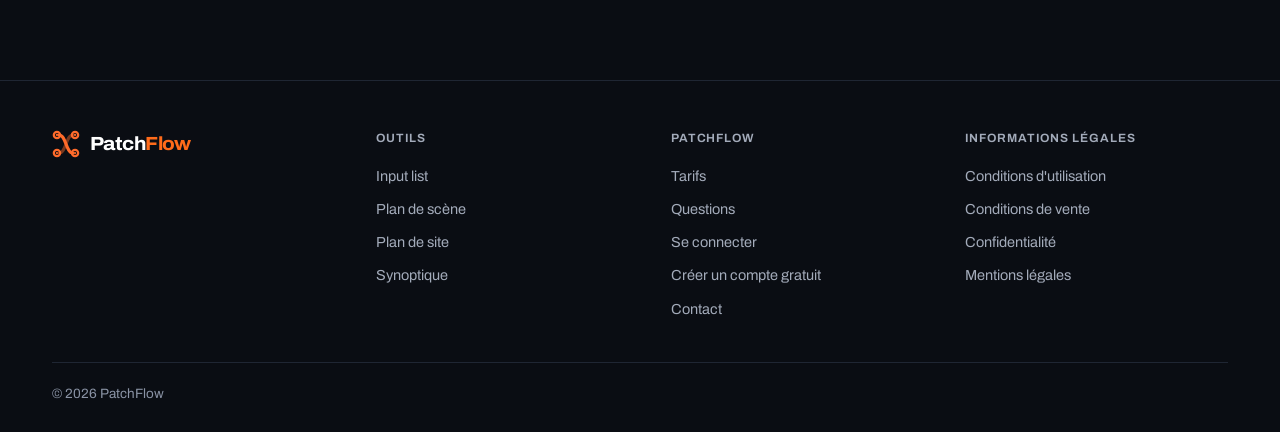
==== commit 323d203d: "Accueil : un seul bloc « Tout est dans le show » à quatre onglets, sections détaillées réduites à in" ====
--- a/index.html
+++ b/index.html
@@ -109,19 +109,16 @@
 .dd-b{display:inline-flex;align-items:center;gap:5px;border:0;background:none;cursor:pointer}
 .dd-b svg{width:15px;height:15px;transition:transform .2s}
 .dd.open .dd-b svg{transform:rotate(180deg)}
-.dd-p{position:absolute;left:-12px;top:calc(100% + 10px);width:560px;padding:10px;border-radius:16px;background:var(--card);
+.dd-p{position:absolute;left:-12px;top:calc(100% + 10px);width:340px;padding:10px;border-radius:16px;background:var(--card);
   box-shadow:0 0 0 1px var(--rule),0 24px 48px -16px rgba(18,19,23,.22);opacity:0;visibility:hidden;translate:0 -4px;transition:opacity .15s,translate .15s,visibility .15s}
 .dd.open .dd-p{opacity:1;visibility:visible;translate:none}
-.dd-g{display:grid;grid-template-columns:repeat(2,minmax(0,1fr));gap:2px}
+.dd-g{display:grid;grid-template-columns:minmax(0,1fr);gap:2px}
 .dd-g a{display:flex;gap:12px;align-items:flex-start;padding:11px 12px;border-radius:10px;text-decoration:none;color:var(--ink)}
 .dd-g a:hover,.dd-g a:focus-visible{background:var(--bg)}
 .dd-g svg{flex:none;width:34px;height:34px;padding:7px;border-radius:9px;background:var(--bg2);color:var(--acc-ink)}
 .dd-g b{display:block;font-size:15px;font-weight:650;line-height:1.3}
 .dd-g small{display:block;font-size:13.5px;color:var(--ink3);line-height:1.35;margin-top:2px}
 .dd-g .tag{margin-left:6px;vertical-align:1px}
-.dd-all{display:flex;align-items:center;gap:8px;margin:6px 2px 0;padding:11px 12px 6px;border-top:1px solid var(--rule);font-size:14px;font-weight:600;color:var(--ink2);text-decoration:none}
-.dd-all:hover{color:var(--acc-ink)}
-.dd-all svg{width:16px;height:16px}
 .top-act{display:flex;align-items:center;gap:22px}
 .signin{font-size:15px;font-weight:600;text-decoration:none;color:var(--ink2)}
 .signin:hover{color:var(--ink)}
@@ -131,6 +128,12 @@
 .drawer{display:none;border-top:1px solid var(--rule);background:var(--bg)}
 .drawer.open{display:block}
 .drawer a:not(.btn){display:block;padding:16px var(--g);font-size:18px;font-weight:600;text-decoration:none;border-bottom:1px solid var(--rule)}
+.drawer-dd{display:flex;align-items:center;justify-content:space-between;width:100%;padding:16px var(--g);border:0;border-bottom:1px solid var(--rule);
+  background:none;font:600 18px var(--f);color:var(--ink);text-align:left;cursor:pointer}
+.drawer-dd svg{width:18px;height:18px;color:var(--ink3);transition:transform .2s}
+.drawer-dd[aria-expanded=true] svg{transform:rotate(180deg)}
+.drawer-sub[hidden]{display:none}
+.drawer .drawer-sub a{padding:13px var(--g) 13px calc(var(--g) + 16px);font-size:16.5px;font-weight:550;color:var(--ink2);background:var(--bg2)}
 .drawer .act{display:flex;flex-direction:column;gap:12px;padding:20px var(--g) 26px}
 .drawer .btn{width:100%}
 
@@ -357,7 +360,7 @@
 .js :is(.kicker,.chapter h2,.share h2,.head .lede,.split .lede,.share .lede,.hero .lede,.hero .ctas,.hero .fine,
   .shot,.notes li,.facts li,.share-list li,.phone,.card,.aussi h3,.aussi li,.plan,.addon,.faq-side .note,.faq details,
   .seg,.billing,.view-sw,.mshot,.caption,.final .lede,.final .ctas,.final .fine,
-  .scope-hd,.scope-grid,.mat-t,.ticks li,.auteur-id,.auteur-t){
+  .mat-t,.ticks li,.auteur-id,.auteur-t){
   opacity:0;translate:0 26px;transition:opacity .9s var(--ease),translate 1s var(--ease);transition-delay:calc(var(--d,0) * 80ms)}
 .js .bleed{translate:64px 0}
 .js .head .lede{--d:2}
@@ -464,46 +467,6 @@
   .faq details p{padding-right:8px}
 }
 
-/* ── Tour d'horizon sous le titre : quatre temps de la préparation, deux outils chacun ── */
-.scope{margin-bottom:clamp(44px,5.5vw,72px)}
-.scope-hd{display:flex;align-items:baseline;justify-content:space-between;gap:6px 40px;flex-wrap:wrap;margin-bottom:22px}
-.scope-hd h2{font-size:clamp(20px,2.1vw,26px);line-height:1.2;letter-spacing:-.015em}
-.scope-hd p{font-size:15px;color:var(--ink3)}
-.scope-grid{display:grid;grid-template-columns:repeat(4,minmax(0,1fr));border-radius:20px;background:var(--card);
-  box-shadow:0 0 0 1px rgba(18,19,23,.07),0 1px 2px rgba(18,19,23,.04),0 24px 48px -28px rgba(18,19,23,.22)}
-.scope-col{padding:22px 10px 12px;min-width:0}
-.scope-col+.scope-col{border-left:1px solid var(--rule)}
-.scope-k{display:flex;align-items:center;gap:10px;padding:0 12px 12px;font-size:12px;font-weight:650;letter-spacing:.09em;text-transform:uppercase;color:var(--ink3)}
-.scope-k span{font-variant-numeric:tabular-nums;color:var(--acc-ink)}
-.scope-col a{display:grid;grid-template-columns:40px minmax(0,1fr) 18px;align-items:center;gap:14px;padding:12px;border-radius:14px;text-decoration:none;transition:background .18s}
-.scope-col a:hover{background:var(--bg)}
-.sc-i{width:40px;height:40px;padding:9px;border-radius:11px;background:var(--bg);color:var(--ink);box-shadow:inset 0 0 0 1px var(--rule);transition:background .18s,color .18s,box-shadow .18s}
-.scope-col a:hover .sc-i{background:var(--acc);color:#fff;box-shadow:none}
-.sc-t{display:grid;gap:2px;min-width:0}
-.sc-t b{font-size:15.5px;font-weight:650;line-height:1.25;letter-spacing:-.005em}
-.sc-t span{font-size:13.5px;line-height:1.4;color:var(--ink2)}
-.sc-a{width:18px;height:18px;color:var(--ink3);opacity:0;transform:translateX(-4px);transition:opacity .18s,transform .18s}
-.scope-col a:hover .sc-a{opacity:1;transform:none}
-/* Tour d'horizon : le panneau se pose, puis chaque colonne se remplit de gauche à droite —
-   le trait d'accent se tire, les pictogrammes surgissent, les lignes montent l'une après l'autre. */
-.js .scope-grid{scale:.985;transition:opacity .9s var(--ease),translate 1s var(--ease),scale 1s var(--ease);transition-delay:calc(var(--d,0) * 80ms)}
-.js .scope-grid.in{scale:1}
-.scope-col{position:relative}
-.scope-col::before{content:'';position:absolute;top:0;left:22px;width:26px;height:2px;border-radius:2px;background:var(--acc)}
-.js .scope-col::before{scale:0 1;transform-origin:left;transition:scale .9s var(--ease) calc(var(--b,.9s) + var(--c,0) * 130ms)}
-.js .scope-grid.in .scope-col::before{scale:1 1}
-.js .scope-k{opacity:0;transition:opacity .7s var(--ease) calc(var(--b,.9s) + var(--c,0) * 130ms)}
-.js .scope-grid.in .scope-k{opacity:1}
-.js .scope-col a{--dl:calc(var(--b,.9s) + var(--c,0) * 130ms + var(--r,0) * 110ms + 120ms);opacity:0;translate:0 14px;
-  transition:opacity .7s var(--ease) var(--dl),translate .85s var(--ease) var(--dl),background .18s}
-.js .scope-grid.in .scope-col a{opacity:1;translate:none}
-.js .scope-col .sc-i{scale:.55;transition:scale .75s cubic-bezier(.34,1.56,.64,1) calc(var(--dl) + 90ms),background .18s,color .18s,box-shadow .18s,translate .25s var(--ease)}
-.js .scope-grid.in .sc-i{scale:1}
-.scope-col a:hover .sc-i{translate:0 -2px}
-.scope-col a:active{scale:.985}
-/* Une fois tout en place, les retards ne doivent plus freiner le survol */
-.js .scope-grid.done .scope-col a{transition:background .18s,scale .15s}
-.js .scope-grid.done .sc-i{transition:background .18s,color .18s,box-shadow .18s,translate .25s var(--ease)}
 /* ── Matériel : trois blocs texte + capture, en alternance ── */
 .mat{display:grid;grid-template-columns:minmax(0,4fr) minmax(0,7fr);gap:clamp(32px,5vw,72px);align-items:center}
 .mat+.mat{margin-top:clamp(64px,8vw,120px)}
@@ -527,19 +490,11 @@
 .auteur-t p+p{margin-top:18px;color:var(--ink2)}
 .auteur-t a{color:var(--acc-ink);font-weight:600}
 @media(max-width:1000px){
-  .scope-grid{grid-template-columns:repeat(2,minmax(0,1fr))}
-  .scope-col:nth-child(3){border-left:0}
-  .scope-col:nth-child(n+3){border-top:1px solid var(--rule)}
   .mat,.mat.rev{grid-template-columns:minmax(0,1fr);gap:28px}
   .mat.rev .mat-t{order:0}
   .auteur-in{grid-template-columns:minmax(0,1fr)}
 }
 @media(max-width:560px){
-  .scope-grid{grid-template-columns:minmax(0,1fr)}
-  .scope-col{padding:18px 8px 8px}
-  .scope-col+.scope-col{border-left:0;border-top:1px solid var(--rule)}
-  .sc-a{display:none}
-  .scope-col a{grid-template-columns:40px minmax(0,1fr)}
   .auteur-id{flex-direction:column;gap:16px}
 }
 
@@ -553,17 +508,6 @@
   .head{margin-bottom:26px}
   .kicker{margin-bottom:12px}
   .lede{font-size:16.5px}
-  /* Tour d'horizon : trois pictogrammes par ligne, sans sous-titre */
-  .scope{margin-bottom:0}
-  .scope-hd{margin-bottom:14px}
-  .scope-hd p{font-size:14px}
-  .scope-col{display:grid;grid-template-columns:repeat(3,minmax(0,1fr));gap:2px;padding:14px 6px 8px}
-  .scope-col::before{left:18px}
-  .scope-k{grid-column:1/-1;padding:0 12px 6px}
-  .scope-col a{display:flex;flex-direction:column;align-items:center;gap:7px;padding:10px 4px;text-align:center}
-  .sc-t span{display:none}
-  .sc-t b{font-size:13.5px;line-height:1.2}
-  .sc-i{width:38px;height:38px}
   /* Captures du matériel : une fenêtre plus basse, on glisse pour voir le reste */
   .mat+.mat{margin-top:56px}
   .mat{gap:22px}
@@ -575,7 +519,7 @@
   .mphone{width:min(68%,250px)}
   .share-list{margin-top:24px}
   .share-list li{padding:13px 0}
-  .hero .view-sw,.scope+*{margin-top:28px}
+  .hero .view-sw{margin-top:28px}
   .facts{margin-top:20px}
   .facts li{padding:13px 0}
   /* Fichiers, console, équipe : cartes à faire défiler */
@@ -603,10 +547,40 @@
   .foot{padding-bottom:calc(24px + env(safe-area-inset-bottom))}
 }
 
-/* ══ Téléphone : une page simple — accroche, quatre onglets, partage, tarifs ══ */
-.mtour{display:none}
+/* ══ Fonctionnalités : quatre onglets. Sur ordinateur, un panneau à la fois ; sur téléphone, on les fait glisser ══ */
+.mt-tabs{display:inline-flex;gap:2px;padding:4px;border-radius:14px;background:var(--bg2);box-shadow:inset 0 0 0 1px var(--rule2);max-width:100%;overflow-x:auto;scrollbar-width:none}
+.mt-tabs::-webkit-scrollbar{display:none}
+.mt-tabs button{display:inline-flex;align-items:baseline;gap:8px;padding:11px 20px;border:0;border-radius:10px;background:transparent;font:600 15.5px var(--f);color:var(--ink2);cursor:pointer;white-space:nowrap;transition:color .15s,background .15s}
+.mt-tabs button span{font-size:12px;font-weight:700;letter-spacing:.06em;font-variant-numeric:tabular-nums;color:var(--ink3)}
+.mt-tabs button:hover{color:var(--ink)}
+.mt-tabs button[aria-selected=true]{background:var(--card);color:var(--ink);box-shadow:0 1px 2px rgba(18,19,23,.10),0 0 0 1px rgba(18,19,23,.06)}
+.mt-tabs button[aria-selected=true] span{color:var(--acc-ink)}
+.mt-track{max-width:var(--w);margin:24px auto 0;padding:0 var(--g)}
+.mt-p{display:grid;grid-template-columns:minmax(0,4fr) minmax(0,8fr);border-radius:20px;background:var(--card);overflow:hidden;
+  box-shadow:0 0 0 1px var(--rule),0 1px 2px rgba(18,19,23,.04),0 24px 48px -28px rgba(18,19,23,.22)}
+.mt-p[hidden]{display:none}
+.mt-p:not([hidden]){animation:panel-in .5s var(--ease)}
+.mt-vis{display:flex;justify-content:center;align-items:flex-start;height:440px;padding:34px 24px 0;overflow:hidden;background:var(--bg2);border-right:1px solid var(--rule)}
+.mt-phone{display:block;width:min(100%,250px);flex:none;aspect-ratio:1170/2532;padding:7px;border-radius:34px;background:#1b212c;
+  box-shadow:inset 0 0 0 1px #2f3745,0 30px 60px -30px rgba(18,19,23,.55)}
+.mt-phone picture,.mt-phone img{display:block;width:100%;height:100%;border-radius:27px;object-fit:cover;object-position:top}
+.mt-list{list-style:none;align-self:center;padding:18px clamp(24px,3.5vw,48px)}
+.mt-list li{display:grid;grid-template-columns:40px minmax(0,1fr);gap:16px;align-items:start;padding:18px 0}
+.mt-list li+li{border-top:1px solid var(--rule)}
+.mt-i{width:40px;height:40px;padding:9px;border-radius:11px;background:var(--bg);color:var(--ink);box-shadow:inset 0 0 0 1px var(--rule)}
+.mt-list b{display:flex;align-items:center;gap:6px;font-size:17px;font-weight:650;letter-spacing:-.01em}
+.mt-list b .tag{display:inline-block;margin:0 0 0 2px}
+.mt-list span{display:block;margin-top:3px;font-size:15.5px;line-height:1.5;color:var(--ink2)}
+.mt-list span .tag{display:inline-block;margin-top:0}
+.mt-more{display:inline-flex;align-items:center;gap:6px;margin-top:6px;font-size:14.5px;font-weight:600;color:var(--acc-ink);text-decoration:none}
+.mt-more svg{width:15px;height:15px;transition:transform .15s}
+.mt-more:hover{text-decoration:underline}.mt-more:hover svg{transform:translateX(3px)}
+.mt-dots{display:none}
+.mt-aussi{margin-top:24px;font-size:15px;line-height:1.6;color:var(--ink2)}
+.mt-aussi b{color:var(--ink)}
+@media(max-width:1024px) and (min-width:761px){.mt-p{grid-template-columns:minmax(0,5fr) minmax(0,7fr)}}
 @media(max-width:760px){
-  .hero .scope,.hero .dsk,.hero .notes,.hero .swipe,.hero .shot-bar .view-sw{display:none!important}
+  .hero .dsk,.hero .notes,.hero .swipe,.hero .shot-bar .view-sw{display:none!important}
   .hero>.w{display:flex;flex-direction:column}
   .hero .shot-bar{order:1;display:block;margin:18px 0 0}
   .hero .proof{display:grid;grid-template-columns:repeat(2,minmax(0,1fr));gap:14px 12px;margin:0}
@@ -617,23 +591,26 @@
   .hero .mshot .mphone{width:min(72%,270px);align-self:flex-start}
   .hero{padding-bottom:20px}
   .hero-grid{margin-bottom:0}
-  #input,#output,#rider-import,#plans,#materiel,#preparation{display:none}
+  #input,#plans,#loueur{display:none}
   .share .link-shot{display:none}
   .mtour{display:block;padding:40px 0 52px;overflow:hidden}
   .mtour h2{font-size:34px}
   .mt-sub{margin-top:10px;font-size:15.5px;color:var(--ink2)}
-  .mt-tabs{position:sticky;top:64px;z-index:5;display:grid;grid-template-columns:repeat(4,minmax(0,1fr));gap:4px;margin-top:22px;padding:4px;border-radius:14px;background:var(--bg2);box-shadow:inset 0 0 0 1px var(--rule)}
+  .mt-tabs{position:sticky;top:64px;z-index:5;display:grid;overflow:visible;grid-template-columns:repeat(4,minmax(0,1fr));gap:4px;margin-top:22px;padding:4px;border-radius:14px;background:var(--bg2);box-shadow:inset 0 0 0 1px var(--rule)}
   .mt-tabs button{display:grid;justify-items:center;gap:1px;padding:8px 2px;border:0;border-radius:10px;background:transparent;font:650 13.5px var(--f,inherit);color:var(--ink2);cursor:pointer}
   .mt-tabs button span{font-size:10.5px;font-weight:700;letter-spacing:.06em;color:var(--ink3)}
   .mt-tabs button[aria-selected=true]{background:var(--card);color:var(--ink);box-shadow:0 1px 2px rgba(18,19,23,.08),0 0 0 1px var(--rule)}
   .mt-tabs button[aria-selected=true] span{color:var(--acc-ink)}
   .mt-track{display:flex;gap:12px;margin-top:16px;padding:0 var(--g) 6px;overflow-x:auto;scroll-snap-type:x mandatory;scroll-padding:0 var(--g);scrollbar-width:none;overscroll-behavior-x:contain}
   .mt-track::-webkit-scrollbar{display:none}
-  .mt-p{flex:0 0 100%;scroll-snap-align:start;border-radius:20px;background:var(--card);box-shadow:0 0 0 1px var(--rule),0 18px 36px -24px rgba(18,19,23,.3);overflow:hidden}
+  .mt-track{max-width:none;margin:16px 0 0}
+  .mt-p,.mt-p[hidden]{display:block;flex:0 0 100%;scroll-snap-align:start;border-radius:20px;background:var(--card);box-shadow:0 0 0 1px var(--rule),0 18px 36px -24px rgba(18,19,23,.3);overflow:hidden}
+  .mt-p:not([hidden]){animation:none}
+  .mtour .head{margin-bottom:0}
   /* Visuels des onglets : l'écran entier en miniature, pas un détail agrandi */
-  .mt-vis{height:300px;overflow:hidden;display:flex;align-items:center;justify-content:center;background:linear-gradient(180deg,var(--bg2),var(--bg));border-bottom:1px solid var(--rule)}
+  .mt-vis{height:300px;padding:0;overflow:hidden;display:flex;align-items:center;justify-content:center;background:linear-gradient(180deg,var(--bg2),var(--bg));border-right:0;border-bottom:1px solid var(--rule)}
   .mt-vis picture,.mt-vis img{display:block}
-  .mt-phone{display:block;height:268px;aspect-ratio:1170/2532;padding:5px;border-radius:24px;background:#1b212c;box-shadow:0 14px 30px -12px rgba(18,19,23,.45),0 0 0 1px rgba(18,19,23,.12)}
+  .mt-phone{display:block;width:auto;height:268px;aspect-ratio:1170/2532;padding:5px;border-radius:24px;background:#1b212c;box-shadow:0 14px 30px -12px rgba(18,19,23,.45),0 0 0 1px rgba(18,19,23,.12)}
   .mt-phone picture,.mt-phone img{width:100%;height:100%;border-radius:19px;object-fit:cover;object-position:top}
   .mt-vis.wide{padding:16px 14px}
   .mt-vis.wide picture{width:100%;height:100%}
@@ -646,6 +623,7 @@
   .mt-list span{display:block;margin-top:2px;font-size:14.5px;line-height:1.45;color:var(--ink2)}
   .mt-list span .tag,.mt-list b .tag{display:inline-block;margin-top:0}
   .mt-dots{display:flex;justify-content:center;gap:6px;margin-top:14px}
+  .mt-more{font-size:14px}
   .mt-dots i{width:6px;height:6px;border-radius:3px;background:var(--rule2);transition:width .25s,background .25s}
   .mt-dots i.on{width:18px;background:var(--acc)}
   .mt-aussi{margin-top:18px;font-size:14.5px;line-height:1.55;color:var(--ink2)}
@@ -670,7 +648,6 @@
 :target,[id]{scroll-margin-top:84px}
 #rider-import .kicker{color:var(--acc-ink)}
 #rider-import .mat-t h3{font-size:clamp(30px,3.2vw,44px);font-stretch:108%;letter-spacing:-.035em;line-height:1.02;margin-bottom:20px}
-.hero .notes+.scope{margin-top:clamp(56px,7vw,96px)}
 
 /* ── Premier écran : la capture replacée dans son contexte — app en ligne, données enregistrées ── */
 .hero .shot-bar{align-items:center;gap:24px}
@@ -721,11 +698,14 @@
 .pro-tax-f{margin-top:10px;font-size:12.5px;line-height:1.5;color:var(--ink3)}
 .pro-tax+.addon{margin-top:14px}
 .cmp{margin-top:24px;background:var(--card);border-radius:16px;box-shadow:0 0 0 1px var(--rule)}
-.cmp summary{display:flex;align-items:center;gap:16px;padding:18px 24px;cursor:pointer;list-style:none;font-size:16px;font-weight:650}
-.cmp summary::-webkit-details-marker{display:none}
-.cmp summary svg{width:18px;height:18px;margin-left:auto;color:var(--ink3);transition:transform .2s}
-.cmp[open] summary svg{transform:rotate(45deg)}
-.cmp-w{padding:0 24px 20px;overflow-x:auto}
+.cmp-h{padding:20px 24px 6px;font-size:16px;font-weight:650}
+.cmp-w{padding:0 24px 4px;overflow-x:auto}
+.cmp-more[hidden]{display:none}
+.cmp-tg{display:inline-flex;align-items:center;gap:10px;margin:6px 24px 18px;padding:8px 0;border:0;background:none;font:600 15px var(--f);color:var(--acc-ink);cursor:pointer}
+.cmp-tg[hidden]{display:none}
+.cmp-tg svg{width:16px;height:16px;transition:transform .2s}
+.cmp-tg[aria-expanded=true] svg{transform:rotate(45deg)}
+.cmp-tg:hover span{text-decoration:underline}
 .cmp table{width:100%;border-collapse:collapse;font-size:15px}
 .cmp th,.cmp td{text-align:left;padding:11px 12px;border-top:1px solid var(--rule)}
 .cmp thead th{border-top:0;font-size:13px;font-weight:650;letter-spacing:.06em;text-transform:uppercase;color:var(--ink3)}
@@ -733,7 +713,7 @@
 .cmp td{color:var(--ink2);width:26%}
 .cmp td:last-child{color:var(--ink);font-weight:600}
 .sr{position:absolute;width:1px;height:1px;overflow:hidden;clip:rect(0 0 0 0);white-space:nowrap}
-@media(max-width:560px){ .cmp summary{padding:16px 18px;font-size:15px} .cmp-w{padding:0 14px 14px} .cmp table{font-size:13.5px} .cmp th,.cmp td{padding:9px 6px} .cmp td{width:30%} }
+@media(max-width:560px){ .cmp-h{padding:16px 18px 4px;font-size:15px} .cmp-w{padding:0 14px 4px} .cmp-tg{margin:4px 18px 14px} .cmp table{font-size:13.5px} .cmp th,.cmp td{padding:9px 6px} .cmp td{width:30%} }
 @media(max-width:860px){ .pro-tax{grid-template-columns:minmax(0,1fr);gap:18px;padding:20px} }
 @media(max-width:560px){ .pro-tax td:last-child{display:none} .pro-tax th{font-size:14px} }
 </style>
@@ -747,15 +727,13 @@
       <svg viewBox="38 38 124 124" fill="none" aria-hidden="true"><path d="M70 60 C100 60 100 140 130 140" stroke="#FF6B2B" stroke-width="14" stroke-linecap="round"/><path d="M130 60 C100 60 100 140 70 140" stroke="#FF6B2B" stroke-width="14" stroke-linecap="round" opacity="0.45"/><circle cx="60" cy="60" r="14" stroke="#FF6B2B" stroke-width="10"/><circle cx="60" cy="60" r="5" fill="#FF6B2B"/><circle cx="140" cy="60" r="14" stroke="#FF6B2B" stroke-width="10"/><circle cx="140" cy="60" r="5" fill="#FF6B2B"/><circle cx="60" cy="140" r="14" stroke="#FF6B2B" stroke-width="10"/><circle cx="60" cy="140" r="5" fill="#FF6B2B"/><circle cx="140" cy="140" r="14" stroke="#FF6B2B" stroke-width="10"/><circle cx="140" cy="140" r="5" fill="#FF6B2B"/></svg>
       <span>Patch<em>Flow</em></span>
     </a>
-    <nav class="menu" aria-label="Sections">
+    <nav class="menu" aria-label="Menu principal">
       <div class="dd" id="dd">
-        <button type="button" class="dd-b" aria-expanded="false" aria-controls="dd-p" data-spy="fonctions input output rider-import plans materiel festival partage preparation">Fonctionnalités<svg viewBox="0 0 20 20" fill="none" stroke="currentColor" stroke-width="1.8" stroke-linecap="round" stroke-linejoin="round" aria-hidden="true"><path d="M6 8l4 4 4-4"/></svg></button>
+        <button type="button" class="dd-b" aria-expanded="false" aria-controls="dd-p">Outils<svg viewBox="0 0 20 20" fill="none" stroke="currentColor" stroke-width="1.8" stroke-linecap="round" stroke-linejoin="round" aria-hidden="true"><path d="M6 8l4 4 4-4"/></svg></button>
         <div class="dd-p" id="dd-p">
-          <div class="dd-g"><a href="#input"><svg viewBox="0 0 24 24" fill="none" stroke="currentColor" stroke-width="1.7" stroke-linecap="round" stroke-linejoin="round" aria-hidden="true"><path d="M9 6h11M9 12h11M9 18h11"/><path d="M4 6h.01M4 12h.01M4 18h.01"/></svg><span><b>Input et output list</b><small>Micros, +48&nbsp;V, stageboxes, retours</small></span></a><a href="#plans"><svg viewBox="0 0 24 24" fill="none" stroke="currentColor" stroke-width="1.7" stroke-linecap="round" stroke-linejoin="round" aria-hidden="true"><rect x="3" y="4" width="18" height="16" rx="2"/><path d="M3 10h18M9 10v10"/></svg><span><b>Plans</b><small>Scène, site, synoptique</small></span></a><a href="#materiel"><svg viewBox="0 0 24 24" fill="none" stroke="currentColor" stroke-width="1.7" stroke-linecap="round" stroke-linejoin="round" aria-hidden="true"><rect x="4" y="3" width="16" height="18" rx="2"/><path d="M4 9h16M4 15h16M8 6h.01M8 12h.01M8 18h.01"/></svg><span><b>Matériel</b><small>Racks, HF, demande au loueur</small></span></a><a href="#festival"><svg viewBox="0 0 24 24" fill="none" stroke="currentColor" stroke-width="1.7" stroke-linecap="round" stroke-linejoin="round" aria-hidden="true"><rect x="3.5" y="5" width="17" height="15" rx="2"/><path d="M3.5 10h17M8 3v4M16 3v4"/></svg><span><b>Festival <span class="tag">Pro</span></b><small>Tous les groupes d'une scène</small></span></a><a href="#partage"><svg viewBox="0 0 24 24" fill="none" stroke="currentColor" stroke-width="1.7" stroke-linecap="round" stroke-linejoin="round" aria-hidden="true"><path d="M10 14a4 4 0 0 0 5.7 0l3-3a4 4 0 0 0-5.7-5.7l-1 1"/><path d="M14 10a4 4 0 0 0-5.7 0l-3 3a4 4 0 0 0 5.7 5.7l1-1"/></svg><span><b>Partage</b><small>Un lien à jour, ouvert sans compte</small></span></a><a href="#preparation"><svg viewBox="0 0 24 24" fill="none" stroke="currentColor" stroke-width="1.7" stroke-linecap="round" stroke-linejoin="round" aria-hidden="true"><path d="M6 4v6M6 14v6M12 4v2M12 10v10M18 4v9M18 17v3"/><circle cx="6" cy="12" r="2"/><circle cx="12" cy="8" r="2"/><circle cx="18" cy="15" r="2"/></svg><span><b>Console et équipe</b><small>Exports, fichiers, rôles</small></span></a></div>
-          <a class="dd-all" href="#fonctions">Tout en un coup d'œil <svg viewBox="0 0 20 20" fill="none" stroke="currentColor" stroke-width="1.8" stroke-linecap="round" stroke-linejoin="round" aria-hidden="true"><path d="M4 10h12M11 5l5 5-5 5"/></svg></a>
+          <div class="dd-g"><a href="/input-list"><svg class="dd-i" viewBox="0 0 24 24" fill="none" stroke="currentColor" stroke-width="1.7" stroke-linecap="round" stroke-linejoin="round" aria-hidden="true"><path d="M9 6h11M9 12h11M9 18h11"/><path d="M4 6h.01M4 12h.01M4 18h.01"/></svg><span><b>Input list</b><small>Et l'output list, avec les retours</small></span></a><a href="/plan-de-scene"><svg class="dd-i" viewBox="0 0 24 24" fill="none" stroke="currentColor" stroke-width="1.7" stroke-linecap="round" stroke-linejoin="round" aria-hidden="true"><rect x="3" y="4" width="18" height="16" rx="2"/><path d="M3 10h18M9 10v10"/></svg><span><b>Plan de scène</b><small>Musiciens, retours et backline</small></span></a><a href="/plan-de-site"><svg class="dd-i" viewBox="0 0 24 24" fill="none" stroke="currentColor" stroke-width="1.7" stroke-linecap="round" stroke-linejoin="round" aria-hidden="true"><path d="M9 4 3 6v14l6-2 6 2 6-2V4l-6 2-6-2zM9 4v14M15 6v14"/></svg><span><b>Plan de site</b><small>À l'échelle, sur plan ou vue satellite</small></span></a><a href="/synoptique"><svg class="dd-i" viewBox="0 0 24 24" fill="none" stroke="currentColor" stroke-width="1.7" stroke-linecap="round" stroke-linejoin="round" aria-hidden="true"><circle cx="5" cy="6" r="2"/><circle cx="19" cy="6" r="2"/><circle cx="12" cy="18" r="2"/><path d="M7 6h10M6.2 7.6l4.7 8.6M17.8 7.6l-4.7 8.6"/></svg><span><b>Synoptique</b><small>Consoles, stageboxes, amplis, réseau</small></span></a></div>
         </div>
       </div>
-      <a href="#essai" data-spy="essai">Accès libre</a>
       <a href="#tarifs" data-spy="tarifs">Tarifs</a>
       <a href="#questions" data-spy="questions">Questions</a>
     </nav>
@@ -768,13 +746,13 @@
     </button>
   </div>
   <div class="drawer" id="drawer">
-    <a href="#fonctions" data-m="0">Fonctionnalités</a>
-    <a href="#essai">Accès libre</a>
+    <button type="button" class="drawer-dd" id="drawer-dd" aria-expanded="false" aria-controls="drawer-tools">Outils<svg viewBox="0 0 20 20" fill="none" stroke="currentColor" stroke-width="1.8" stroke-linecap="round" stroke-linejoin="round" aria-hidden="true"><path d="M6 8l4 4 4-4"/></svg></button>
+    <div class="drawer-sub" id="drawer-tools"><a href="/input-list">Input list</a><a href="/plan-de-scene">Plan de scène</a><a href="/plan-de-site">Plan de site</a><a href="/synoptique">Synoptique</a></div>
     <a href="#tarifs">Tarifs</a>
     <a href="#questions">Questions</a>
+    <a href="app.html">Se connecter</a>
     <div class="act">
       <a class="btn btn-lg" href="app.html?signup=1&amp;from=landing">Créer un compte gratuit</a>
-      <a class="btn btn-lg btn-ghost" href="app.html">Se connecter</a>
     </div>
   </div>
 </header>
@@ -825,38 +803,6 @@
       <li><span class="n" aria-hidden="true">3</span><div><h3>Enregistré en continu</h3><p>Pas de bouton «&nbsp;enregistrer&nbsp;». Une modif apparaît en direct chez les autres membres du show.</p></div></li>
     </ol>
 
-    <div class="scope" id="fonctions">
-      <div class="scope-hd">
-        <h2>De l'input list au bon du loueur, tout est dans le show.</h2>
-        <p>Pour l'ingé façade, l'ingé retours, le régisseur son et le prestataire.</p>
-      </div>
-      <div class="scope-grid">
-        <div class="scope-col">
-          <p class="scope-k"><span>01</span>Le patch</p>
-          <a href="#input"><svg class="sc-i" viewBox="0 0 24 24" fill="none" stroke="currentColor" stroke-width="1.7" stroke-linecap="round" stroke-linejoin="round" aria-hidden="true"><path d="M9 6h11M9 12h11M9 18h11"/><path d="M4 6h.01M4 12h.01M4 18h.01"/></svg><span class="sc-t"><b>Input list</b><span>Micros proposés, +48&nbsp;V, stageboxes</span></span><svg class="sc-a" viewBox="0 0 20 20" fill="none" stroke="currentColor" stroke-width="1.8" stroke-linecap="round" stroke-linejoin="round" aria-hidden="true"><path d="M5 10h10M11 6l4 4-4 4"/></svg></a>
-          <a href="#output"><svg class="sc-i" viewBox="0 0 24 24" fill="none" stroke="currentColor" stroke-width="1.7" stroke-linecap="round" stroke-linejoin="round" aria-hidden="true"><path d="M4 12h11M11 8l4 4-4 4M19 5v14"/></svg><span class="sc-t"><b>Output list</b><span>Wedges, in-ears, fréquences HF</span></span><svg class="sc-a" viewBox="0 0 20 20" fill="none" stroke="currentColor" stroke-width="1.8" stroke-linecap="round" stroke-linejoin="round" aria-hidden="true"><path d="M5 10h10M11 6l4 4-4 4"/></svg></a>
-          <a href="#rider-import"><svg class="sc-i" viewBox="0 0 24 24" fill="none" stroke="currentColor" stroke-width="1.7" stroke-linecap="round" stroke-linejoin="round" aria-hidden="true"><path d="M14 3H7a2 2 0 0 0-2 2v14a2 2 0 0 0 2 2h10a2 2 0 0 0 2-2V8z"/><path d="M14 3v5h5M12 18v-6M9.5 14.5 12 12l2.5 2.5"/></svg><span class="sc-t"><b>Reprise d'un rider</b><span>Le patch du groupe, lu dans le PDF</span></span><svg class="sc-a" viewBox="0 0 20 20" fill="none" stroke="currentColor" stroke-width="1.8" stroke-linecap="round" stroke-linejoin="round" aria-hidden="true"><path d="M5 10h10M11 6l4 4-4 4"/></svg></a>
-        </div>
-        <div class="scope-col">
-          <p class="scope-k"><span>02</span>Les plans</p>
-          <a href="#plans" data-plan="scene"><svg class="sc-i" viewBox="0 0 24 24" fill="none" stroke="currentColor" stroke-width="1.7" stroke-linecap="round" stroke-linejoin="round" aria-hidden="true"><rect x="3" y="4" width="18" height="16" rx="2"/><path d="M3 10h18M9 10v10"/></svg><span class="sc-t"><b>Plan de scène</b><span>Voies et retours placés sur le plateau</span></span><svg class="sc-a" viewBox="0 0 20 20" fill="none" stroke="currentColor" stroke-width="1.8" stroke-linecap="round" stroke-linejoin="round" aria-hidden="true"><path d="M5 10h10M11 6l4 4-4 4"/></svg></a>
-          <a href="#plans" data-plan="site"><svg class="sc-i" viewBox="0 0 24 24" fill="none" stroke="currentColor" stroke-width="1.7" stroke-linecap="round" stroke-linejoin="round" aria-hidden="true"><path d="M9 4 3 6v14l6-2 6 2 6-2V4l-6 2-6-2zM9 4v14M15 6v14"/></svg><span class="sc-t"><b>Plan de site</b><span>Sur le plan de la salle ou la vue satellite</span></span><svg class="sc-a" viewBox="0 0 20 20" fill="none" stroke="currentColor" stroke-width="1.8" stroke-linecap="round" stroke-linejoin="round" aria-hidden="true"><path d="M5 10h10M11 6l4 4-4 4"/></svg></a>
-          <a href="#plans" data-plan="syno"><svg class="sc-i" viewBox="0 0 24 24" fill="none" stroke="currentColor" stroke-width="1.7" stroke-linecap="round" stroke-linejoin="round" aria-hidden="true"><circle cx="5" cy="6" r="2"/><circle cx="19" cy="6" r="2"/><circle cx="12" cy="18" r="2"/><path d="M7 6h10M6.2 7.6l4.7 8.6M17.8 7.6l-4.7 8.6"/></svg><span class="sc-t"><b>Synoptique</b><span>Généré depuis la session d'amplis</span></span><svg class="sc-a" viewBox="0 0 20 20" fill="none" stroke="currentColor" stroke-width="1.8" stroke-linecap="round" stroke-linejoin="round" aria-hidden="true"><path d="M5 10h10M11 6l4 4-4 4"/></svg></a>
-        </div>
-        <div class="scope-col">
-          <p class="scope-k"><span>03</span>Le matériel</p>
-          <a href="#racks"><svg class="sc-i" viewBox="0 0 24 24" fill="none" stroke="currentColor" stroke-width="1.7" stroke-linecap="round" stroke-linejoin="round" aria-hidden="true"><rect x="4" y="3" width="16" height="18" rx="2"/><path d="M4 9h16M4 15h16M8 6h.01M8 12h.01M8 18h.01"/></svg><span class="sc-t"><b>Racks</b><span>Dessinés unité par unité, câblage compris</span></span><svg class="sc-a" viewBox="0 0 20 20" fill="none" stroke="currentColor" stroke-width="1.8" stroke-linecap="round" stroke-linejoin="round" aria-hidden="true"><path d="M5 10h10M11 6l4 4-4 4"/></svg></a>
-          <a href="#hf"><svg class="sc-i" viewBox="0 0 24 24" fill="none" stroke="currentColor" stroke-width="1.7" stroke-linecap="round" stroke-linejoin="round" aria-hidden="true"><path d="M12 21V11M8 7a5 5 0 0 1 8 0M5 4a9 9 0 0 1 14 0"/><circle cx="12" cy="10" r="1.2"/></svg><span class="sc-t"><b>Liaisons HF</b><span>Fréquences calculées, intermodulation comprise</span></span><svg class="sc-a" viewBox="0 0 20 20" fill="none" stroke="currentColor" stroke-width="1.8" stroke-linecap="round" stroke-linejoin="round" aria-hidden="true"><path d="M5 10h10M11 6l4 4-4 4"/></svg></a>
-          <a href="#loueur"><svg class="sc-i" viewBox="0 0 24 24" fill="none" stroke="currentColor" stroke-width="1.7" stroke-linecap="round" stroke-linejoin="round" aria-hidden="true"><rect x="5" y="4" width="14" height="17" rx="2"/><path d="M9 4V3h6v1M9 12.5l2 2 4-4.5"/></svg><span class="sc-t"><b>Demande au loueur</b><span>Il répond par lien, vous pointez le bon</span></span><svg class="sc-a" viewBox="0 0 20 20" fill="none" stroke="currentColor" stroke-width="1.8" stroke-linecap="round" stroke-linejoin="round" aria-hidden="true"><path d="M5 10h10M11 6l4 4-4 4"/></svg></a>
-        </div>
-        <div class="scope-col">
-          <p class="scope-k"><span>04</span>La sortie</p>
-          <a href="#console"><svg class="sc-i" viewBox="0 0 24 24" fill="none" stroke="currentColor" stroke-width="1.7" stroke-linecap="round" stroke-linejoin="round" aria-hidden="true"><path d="M6 4v6M6 14v6M12 4v2M12 10v10M18 4v9M18 17v3"/><circle cx="6" cy="12" r="2"/><circle cx="12" cy="8" r="2"/><circle cx="18" cy="15" r="2"/></svg><span class="sc-t"><b>Exports console</b><span>X32, M32, WING, dLive, SQ, Yamaha</span></span><svg class="sc-a" viewBox="0 0 20 20" fill="none" stroke="currentColor" stroke-width="1.8" stroke-linecap="round" stroke-linejoin="round" aria-hidden="true"><path d="M5 10h10M11 6l4 4-4 4"/></svg></a>
-          <a href="#partage"><svg class="sc-i" viewBox="0 0 24 24" fill="none" stroke="currentColor" stroke-width="1.7" stroke-linecap="round" stroke-linejoin="round" aria-hidden="true"><path d="M10 14a4 4 0 0 0 5.7 0l3-3a4 4 0 0 0-5.7-5.7l-1 1"/><path d="M14 10a4 4 0 0 0-5.7 0l-3 3a4 4 0 0 0 5.7 5.7l1-1"/></svg><span class="sc-t"><b>Lien toujours à jour</b><span>Un seul lien, ouvert sans compte</span></span><svg class="sc-a" viewBox="0 0 20 20" fill="none" stroke="currentColor" stroke-width="1.8" stroke-linecap="round" stroke-linejoin="round" aria-hidden="true"><path d="M5 10h10M11 6l4 4-4 4"/></svg></a>
-          <a href="#equipe"><svg class="sc-i" viewBox="0 0 24 24" fill="none" stroke="currentColor" stroke-width="1.7" stroke-linecap="round" stroke-linejoin="round" aria-hidden="true"><circle cx="9" cy="8" r="3.2"/><path d="M3 20c0-3.3 2.7-5.5 6-5.5s6 2.2 6 5.5M16 5.2a3.2 3.2 0 0 1 0 5.6M18 14.8c1.9.7 3 2.4 3 5.2"/></svg><span class="sc-t"><b>Équipe et rôles</b><span>Tout le monde sur la même version</span></span><svg class="sc-a" viewBox="0 0 20 20" fill="none" stroke="currentColor" stroke-width="1.8" stroke-linecap="round" stroke-linejoin="round" aria-hidden="true"><path d="M5 10h10M11 6l4 4-4 4"/></svg></a>
-        </div>
-      </div>
-    </div>
   </div>
 </section>
 
@@ -904,23 +850,24 @@
   </div>
 </section>
 
-<!-- ══════════ TÉLÉPHONE : les fonctionnalités en quatre onglets (remplace les sections détaillées) ══════════ -->
-<section class="mtour" id="decouvrir" aria-label="Fonctionnalités">
+<!-- ══════════ FONCTIONNALITÉS : un seul bloc, quatre onglets (ordinateur et téléphone) ══════════ -->
+<section class="chapter mtour" id="fonctions" aria-labelledby="fonctions-t">
   <div class="w">
-    <p class="kicker">Fonctionnalités</p>
-    <h2>Tout est dans le show.</h2>
-    <p class="mt-sub">De l'input list au bon du loueur, pour la façade, les retours, la régie et la presta.</p>
-    <div class="mt-tabs" role="tablist" aria-label="Familles de fonctionnalités"><button type="button" role="tab" aria-selected="true" aria-controls="mt-0" data-i="0"><span>01</span>Patch</button><button type="button" role="tab" aria-selected="false" aria-controls="mt-1" data-i="1"><span>02</span>Plans</button><button type="button" role="tab" aria-selected="false" aria-controls="mt-2" data-i="2"><span>03</span>Matériel</button><button type="button" role="tab" aria-selected="false" aria-controls="mt-3" data-i="3"><span>04</span>Sortie</button></div>
+    <div class="head">
+      <div><p class="kicker">Fonctionnalités</p><h2 id="fonctions-t">Tout est dans le show.</h2></div>
+      <p class="lede mt-sub">De l'input list au bon du loueur, pour l'ingé façade, l'ingé retours, le régisseur son et le prestataire.</p>
+    </div>
+    <div class="mt-tabs" role="tablist" aria-label="Familles de fonctionnalités"><button type="button" role="tab" id="mt-t0" aria-selected="true" aria-controls="mt-0" data-i="0"><span>01</span>Patch</button><button type="button" role="tab" id="mt-t1" aria-selected="false" aria-controls="mt-1" tabindex="-1" data-i="1"><span>02</span>Plans</button><button type="button" role="tab" id="mt-t2" aria-selected="false" aria-controls="materiel" tabindex="-1" data-i="2"><span>03</span>Matériel</button><button type="button" role="tab" id="mt-t3" aria-selected="false" aria-controls="preparation" tabindex="-1" data-i="3"><span>04</span>Sortie</button></div>
   </div>
-  <div class="mt-track" id="mt-track"><article class="mt-p" id="mt-0" role="tabpanel" aria-label="Patch"><div class="mt-vis ph"><span class="mt-phone"><picture><source type="image/avif" srcset="img/lp-m-output.avif?v=2"/><img src="img/lp-m-output.jpg?v=2" width="1170" height="2532" loading="lazy" decoding="async" alt="L'output list sur téléphone : wedges, in-ears, side fills, chacun avec son type"/></picture></span></div><ul class="mt-list"><li><svg class="mt-i" viewBox="0 0 24 24" fill="none" stroke="currentColor" stroke-width="1.7" stroke-linecap="round" stroke-linejoin="round" aria-hidden="true"><path d="M9 6h11M9 12h11M9 18h11"/><path d="M4 6h.01M4 12h.01M4 18h.01"/></svg><div><b>Input list</b><span>Micros proposés à la saisie, +48&nbsp;V cochée d'office, patch des stageboxes, liste vérifiée avant l'envoi.</span></div></li><li><svg class="mt-i" viewBox="0 0 24 24" fill="none" stroke="currentColor" stroke-width="1.7" stroke-linecap="round" stroke-linejoin="round" aria-hidden="true"><path d="M4 12h11M11 8l4 4-4 4M19 5v14"/></svg><div><b>Output list</b><span>Wedges, in-ears et leur fréquence HF, une couleur par type de sortie.</span></div></li><li><svg class="mt-i" viewBox="0 0 24 24" fill="none" stroke="currentColor" stroke-width="1.7" stroke-linecap="round" stroke-linejoin="round" aria-hidden="true"><path d="M14 3H7a2 2 0 0 0-2 2v14a2 2 0 0 0 2 2h10a2 2 0 0 0 2-2V8z"/><path d="M14 3v5h5M12 18v-6M9.5 14.5 12 12l2.5 2.5"/></svg><div><b>Reprise d'un rider</b><span>Le patch du groupe lu dans son PDF, sans rien retaper. Scans lus par IA <span class="tag">Pro</span></span></div></li></ul></article><article class="mt-p" id="mt-1" role="tabpanel" aria-label="Plans"><div class="mt-vis ph"><span class="mt-phone"><picture><source type="image/avif" srcset="img/lp-m-plan-site.avif?v=3"/><img src="img/lp-m-plan-site.jpg?v=3" width="1170" height="2532" loading="lazy" decoding="async" alt="Le plan de site dans l'app, sur téléphone : enceintes, régies et tirages de câbles"/></picture></span></div><ul class="mt-list"><li><svg class="mt-i" viewBox="0 0 24 24" fill="none" stroke="currentColor" stroke-width="1.7" stroke-linecap="round" stroke-linejoin="round" aria-hidden="true"><rect x="3" y="4" width="18" height="16" rx="2"/><path d="M3 10h18M9 10v10"/></svg><div><b>Plan de scène</b><span>Instruments et retours placés, numéros de voies repris du patch.</span></div></li><li><svg class="mt-i" viewBox="0 0 24 24" fill="none" stroke="currentColor" stroke-width="1.7" stroke-linecap="round" stroke-linejoin="round" aria-hidden="true"><path d="M9 4 3 6v14l6-2 6 2 6-2V4l-6 2-6-2zM9 4v14M15 6v14"/></svg><div><b>Plan de site</b><span>Enceintes, régies et câbles mesurés, sur le plan de la salle ou la vue satellite IGN.</span></div></li><li><svg class="mt-i" viewBox="0 0 24 24" fill="none" stroke="currentColor" stroke-width="1.7" stroke-linecap="round" stroke-linejoin="round" aria-hidden="true"><circle cx="5" cy="6" r="2"/><circle cx="19" cy="6" r="2"/><circle cx="12" cy="18" r="2"/><path d="M7 6h10M6.2 7.6l4.7 8.6M17.8 7.6l-4.7 8.6"/></svg><div><b>Synoptique</b><span>Généré depuis la session de vos amplis, réseau par réseau.</span></div></li></ul></article><article class="mt-p" id="mt-2" role="tabpanel" aria-label="Matériel"><div class="mt-vis ph"><span class="mt-phone"><picture><source type="image/avif" srcset="img/lp-m-racks.avif?v=1"/><img src="img/lp-m-racks.jpg?v=1" width="1170" height="2532" loading="lazy" decoding="async" alt="La page Racks de l'app sur téléphone : rack de régie à deux baies, poids et consommation"/></picture></span></div><ul class="mt-list"><li><svg class="mt-i" viewBox="0 0 24 24" fill="none" stroke="currentColor" stroke-width="1.7" stroke-linecap="round" stroke-linejoin="round" aria-hidden="true"><rect x="4" y="3" width="16" height="18" rx="2"/><path d="M4 9h16M4 15h16M8 6h.01M8 12h.01M8 18h.01"/></svg><div><b>Racks</b><span>Dessinés unité par unité, câblage, poids et consommation compris.</span></div></li><li><svg class="mt-i" viewBox="0 0 24 24" fill="none" stroke="currentColor" stroke-width="1.7" stroke-linecap="round" stroke-linejoin="round" aria-hidden="true"><path d="M12 21V11M8 7a5 5 0 0 1 8 0M5 4a9 9 0 0 1 14 0"/><circle cx="12" cy="10" r="1.2"/></svg><div><b>Liaisons HF</b><span>Fréquences compatibles calculées, intermodulation comprise.</span></div></li><li><svg class="mt-i" viewBox="0 0 24 24" fill="none" stroke="currentColor" stroke-width="1.7" stroke-linecap="round" stroke-linejoin="round" aria-hidden="true"><rect x="5" y="4" width="14" height="17" rx="2"/><path d="M9 4V3h6v1M9 12.5l2 2 4-4.5"/></svg><div><b>Demande au loueur</b><span>Le loueur répond ligne par ligne par un lien, sans compte, puis vous pointez son bon avant de charger.</span></div></li></ul></article><article class="mt-p" id="mt-3" role="tabpanel" aria-label="Sortie"><div class="mt-vis ph"><span class="mt-phone"><picture><source type="image/avif" srcset="img/lp-share-il.avif?v=3"/><img src="img/lp-share-il.jpg?v=3" width="1170" height="2532" loading="lazy" decoding="async" alt="Le rider partagé sur téléphone : input list en cartes, avec micro, +48 V, façade et retours"/></picture></span></div><ul class="mt-list"><li><svg class="mt-i" viewBox="0 0 24 24" fill="none" stroke="currentColor" stroke-width="1.7" stroke-linecap="round" stroke-linejoin="round" aria-hidden="true"><path d="M10 14a4 4 0 0 0 5.7 0l3-3a4 4 0 0 0-5.7-5.7l-1 1"/><path d="M14 10a4 4 0 0 0-5.7 0l-3 3a4 4 0 0 0 5.7 5.7l1-1"/></svg><div><b>Lien toujours à jour</b><span>Un lien par destinataire, ouvert sans compte, toujours la dernière version.</span></div></li><li><svg class="mt-i" viewBox="0 0 24 24" fill="none" stroke="currentColor" stroke-width="1.7" stroke-linecap="round" stroke-linejoin="round" aria-hidden="true"><path d="M6 4v6M6 14v6M12 4v2M12 10v10M18 4v9M18 17v3"/><circle cx="6" cy="12" r="2"/><circle cx="12" cy="8" r="2"/><circle cx="18" cy="15" r="2"/></svg><div><b>Exports console</b><span>X32, M32, WING, dLive, SQ, Yamaha&nbsp;: 3 shows par mois en Gratuit, illimités en Pro.</span></div></li><li><svg class="mt-i" viewBox="0 0 24 24" fill="none" stroke="currentColor" stroke-width="1.7" stroke-linecap="round" stroke-linejoin="round" aria-hidden="true"><circle cx="9" cy="8" r="3.2"/><path d="M3 20c0-3.3 2.7-5.5 6-5.5s6 2.2 6 5.5M16 5.2a3.2 3.2 0 0 1 0 5.6M18 14.8c1.9.7 3 2.4 3 5.2"/></svg><div><b>Équipe et rôles</b><span>Ingé retours en éditeur, régisseur en lecture&nbsp;: tout le monde sur la même version.</span></div></li></ul></article></div>
+  <div class="mt-track" id="mt-track"><article class="mt-p" id="mt-0" role="tabpanel" aria-labelledby="mt-t0"><div class="mt-vis"><span class="mt-phone"><picture><source type="image/avif" srcset="img/lp-m-output.avif?v=2"/><img src="img/lp-m-output.jpg?v=2" width="1170" height="2532" loading="lazy" decoding="async" alt="L'output list sur téléphone : wedges, in-ears, side fills, chacun avec son type"/></picture></span></div><ul class="mt-list"><li><svg class="mt-i" viewBox="0 0 24 24" fill="none" stroke="currentColor" stroke-width="1.7" stroke-linecap="round" stroke-linejoin="round" aria-hidden="true"><path d="M9 6h11M9 12h11M9 18h11"/><path d="M4 6h.01M4 12h.01M4 18h.01"/></svg><div><b>Input list</b><span>Micros proposés à la saisie, +48&nbsp;V cochée d'office, patch des stageboxes, liste vérifiée avant l'envoi.</span><a class="mt-more" href="/input-list">En savoir plus<svg viewBox="0 0 20 20" fill="none" stroke="currentColor" stroke-width="1.8" stroke-linecap="round" stroke-linejoin="round" aria-hidden="true"><path d="M4 10h12M11 5l5 5-5 5"/></svg></a></div></li><li id="output"><svg class="mt-i" viewBox="0 0 24 24" fill="none" stroke="currentColor" stroke-width="1.7" stroke-linecap="round" stroke-linejoin="round" aria-hidden="true"><path d="M4 12h11M11 8l4 4-4 4M19 5v14"/></svg><div><b>Output list</b><span>Wedges, in-ears et leur fréquence HF, une couleur par type de sortie.</span><a class="mt-more" href="/input-list">En savoir plus<svg viewBox="0 0 20 20" fill="none" stroke="currentColor" stroke-width="1.8" stroke-linecap="round" stroke-linejoin="round" aria-hidden="true"><path d="M4 10h12M11 5l5 5-5 5"/></svg></a></div></li><li id="rider-import"><svg class="mt-i" viewBox="0 0 24 24" fill="none" stroke="currentColor" stroke-width="1.7" stroke-linecap="round" stroke-linejoin="round" aria-hidden="true"><path d="M14 3H7a2 2 0 0 0-2 2v14a2 2 0 0 0 2 2h10a2 2 0 0 0 2-2V8z"/><path d="M14 3v5h5M12 18v-6M9.5 14.5 12 12l2.5 2.5"/></svg><div><b>Reprise d'un rider</b><span>Le patch du groupe lu dans son PDF, sans rien retaper. Scans lus par IA <span class="tag">Pro</span></span><a class="mt-more" href="/input-list">En savoir plus<svg viewBox="0 0 20 20" fill="none" stroke="currentColor" stroke-width="1.8" stroke-linecap="round" stroke-linejoin="round" aria-hidden="true"><path d="M4 10h12M11 5l5 5-5 5"/></svg></a></div></li><li id="festival"><svg class="mt-i" viewBox="0 0 24 24" fill="none" stroke="currentColor" stroke-width="1.7" stroke-linecap="round" stroke-linejoin="round" aria-hidden="true"><rect x="3.5" y="5" width="17" height="15" rx="2"/><path d="M3.5 10h17M8 3v4M16 3v4"/></svg><div><b>Festival <span class="tag">Pro</span></b><span>Tous les groupes d'une scène dans un show&nbsp;: à chaque changement de plateau, ce qui reste et ce qui bouge.</span></div></li></ul></article><article class="mt-p" id="mt-1" role="tabpanel" aria-labelledby="mt-t1"><div class="mt-vis"><span class="mt-phone"><picture><source type="image/avif" srcset="img/lp-m-plan-site.avif?v=3"/><img src="img/lp-m-plan-site.jpg?v=3" width="1170" height="2532" loading="lazy" decoding="async" alt="Le plan de site dans l'app, sur téléphone : enceintes, régies et tirages de câbles"/></picture></span></div><ul class="mt-list"><li><svg class="mt-i" viewBox="0 0 24 24" fill="none" stroke="currentColor" stroke-width="1.7" stroke-linecap="round" stroke-linejoin="round" aria-hidden="true"><rect x="3" y="4" width="18" height="16" rx="2"/><path d="M3 10h18M9 10v10"/></svg><div><b>Plan de scène</b><span>Instruments et retours placés, numéros de voies repris du patch.</span><a class="mt-more" href="/plan-de-scene">En savoir plus<svg viewBox="0 0 20 20" fill="none" stroke="currentColor" stroke-width="1.8" stroke-linecap="round" stroke-linejoin="round" aria-hidden="true"><path d="M4 10h12M11 5l5 5-5 5"/></svg></a></div></li><li><svg class="mt-i" viewBox="0 0 24 24" fill="none" stroke="currentColor" stroke-width="1.7" stroke-linecap="round" stroke-linejoin="round" aria-hidden="true"><path d="M9 4 3 6v14l6-2 6 2 6-2V4l-6 2-6-2zM9 4v14M15 6v14"/></svg><div><b>Plan de site</b><span>Enceintes, régies et câbles mesurés, sur le plan de la salle ou la vue satellite IGN.</span><a class="mt-more" href="/plan-de-site">En savoir plus<svg viewBox="0 0 20 20" fill="none" stroke="currentColor" stroke-width="1.8" stroke-linecap="round" stroke-linejoin="round" aria-hidden="true"><path d="M4 10h12M11 5l5 5-5 5"/></svg></a></div></li><li><svg class="mt-i" viewBox="0 0 24 24" fill="none" stroke="currentColor" stroke-width="1.7" stroke-linecap="round" stroke-linejoin="round" aria-hidden="true"><circle cx="5" cy="6" r="2"/><circle cx="19" cy="6" r="2"/><circle cx="12" cy="18" r="2"/><path d="M7 6h10M6.2 7.6l4.7 8.6M17.8 7.6l-4.7 8.6"/></svg><div><b>Synoptique</b><span>Généré depuis la session de vos amplis, réseau par réseau.</span><a class="mt-more" href="/synoptique">En savoir plus<svg viewBox="0 0 20 20" fill="none" stroke="currentColor" stroke-width="1.8" stroke-linecap="round" stroke-linejoin="round" aria-hidden="true"><path d="M4 10h12M11 5l5 5-5 5"/></svg></a></div></li></ul></article><article class="mt-p" id="materiel" role="tabpanel" aria-labelledby="mt-t2"><div class="mt-vis"><span class="mt-phone"><picture><source type="image/avif" srcset="img/lp-m-racks.avif?v=1"/><img src="img/lp-m-racks.jpg?v=1" width="1170" height="2532" loading="lazy" decoding="async" alt="La page Racks de l'app sur téléphone : rack de régie à deux baies, poids et consommation"/></picture></span></div><ul class="mt-list"><li id="racks"><svg class="mt-i" viewBox="0 0 24 24" fill="none" stroke="currentColor" stroke-width="1.7" stroke-linecap="round" stroke-linejoin="round" aria-hidden="true"><rect x="4" y="3" width="16" height="18" rx="2"/><path d="M4 9h16M4 15h16M8 6h.01M8 12h.01M8 18h.01"/></svg><div><b>Racks</b><span>Dessinés unité par unité, câblage, poids et consommation compris.</span></div></li><li id="hf"><svg class="mt-i" viewBox="0 0 24 24" fill="none" stroke="currentColor" stroke-width="1.7" stroke-linecap="round" stroke-linejoin="round" aria-hidden="true"><path d="M12 21V11M8 7a5 5 0 0 1 8 0M5 4a9 9 0 0 1 14 0"/><circle cx="12" cy="10" r="1.2"/></svg><div><b>Liaisons HF</b><span>Fréquences compatibles calculées, intermodulation comprise, retour vers Wireless Workbench.</span></div></li><li><svg class="mt-i" viewBox="0 0 24 24" fill="none" stroke="currentColor" stroke-width="1.7" stroke-linecap="round" stroke-linejoin="round" aria-hidden="true"><rect x="5" y="4" width="14" height="17" rx="2"/><path d="M9 4V3h6v1M9 12.5l2 2 4-4.5"/></svg><div><b>Demande au loueur</b><span>Le loueur répond ligne par ligne par un lien, sans compte, puis vous pointez son bon avant de charger.</span></div></li></ul></article><article class="mt-p" id="preparation" role="tabpanel" aria-labelledby="mt-t3"><div class="mt-vis"><span class="mt-phone"><picture><source type="image/avif" srcset="img/lp-share-il.avif?v=3"/><img src="img/lp-share-il.jpg?v=3" width="1170" height="2532" loading="lazy" decoding="async" alt="Le rider partagé sur téléphone : input list en cartes, avec micro, +48 V, façade et retours"/></picture></span></div><ul class="mt-list"><li><svg class="mt-i" viewBox="0 0 24 24" fill="none" stroke="currentColor" stroke-width="1.7" stroke-linecap="round" stroke-linejoin="round" aria-hidden="true"><path d="M10 14a4 4 0 0 0 5.7 0l3-3a4 4 0 0 0-5.7-5.7l-1 1"/><path d="M14 10a4 4 0 0 0-5.7 0l-3 3a4 4 0 0 0 5.7 5.7l1-1"/></svg><div><b>Lien toujours à jour</b><span>Un lien par destinataire, ouvert sans compte, toujours la dernière version.</span></div></li><li id="console"><svg class="mt-i" viewBox="0 0 24 24" fill="none" stroke="currentColor" stroke-width="1.7" stroke-linecap="round" stroke-linejoin="round" aria-hidden="true"><path d="M6 4v6M6 14v6M12 4v2M12 10v10M18 4v9M18 17v3"/><circle cx="6" cy="12" r="2"/><circle cx="12" cy="8" r="2"/><circle cx="18" cy="15" r="2"/></svg><div><b>Exports console</b><span>X32, M32, WING, dLive, SQ, Yamaha&nbsp;: 3 shows par mois en Gratuit, illimités en Pro.</span></div></li><li id="fichiers"><svg class="mt-i" viewBox="0 0 24 24" fill="none" stroke="currentColor" stroke-width="1.7" stroke-linecap="round" stroke-linejoin="round" aria-hidden="true"><path d="M4 7a2 2 0 0 1 2-2h4l2 2h6a2 2 0 0 1 2 2v8a2 2 0 0 1-2 2H6a2 2 0 0 1-2-2z"/></svg><div><b>Les fichiers du show</b><span>Riders, show files et photos rangés avec le show, marqués «&nbsp;vérifié&nbsp;» une fois confirmés.</span></div></li><li id="equipe"><svg class="mt-i" viewBox="0 0 24 24" fill="none" stroke="currentColor" stroke-width="1.7" stroke-linecap="round" stroke-linejoin="round" aria-hidden="true"><circle cx="9" cy="8" r="3.2"/><path d="M3 20c0-3.3 2.7-5.5 6-5.5s6 2.2 6 5.5M16 5.2a3.2 3.2 0 0 1 0 5.6M18 14.8c1.9.7 3 2.4 3 5.2"/></svg><div><b>Équipe et rôles</b><span>Ingé retours en éditeur, régisseur en lecture&nbsp;: tout le monde sur la même version.</span></div></li></ul></article></div>
   <div class="w">
     <div class="mt-dots" aria-hidden="true"><i class="on"></i><i></i><i></i><i></i></div>
-    <p class="mt-aussi"><b>Et aussi&nbsp;:</b> feuille de route, colonne ALT, templates, import et export CSV, enregistrement en continu, mode sombre, corbeille de 30&nbsp;jours <span class="tag">Pro</span>.</p>
+    <p class="mt-aussi"><b>Et aussi&nbsp;:</b> feuille de route, templates et assistant de saisie, colonne ALT, import et export CSV, multi-patchs A/B et versions de plans <span class="tag">Pro</span>, PDF à votre logo <span class="tag">Pro</span>, enregistrement en continu, mode clair et sombre, corbeille de 30&nbsp;jours <span class="tag">Pro</span>.</p>
   </div>
 </section>
 
 <!-- ══════════ INPUT LIST (01 · le patch) ══════════ -->
-<section class="chapter" id="input">
+<section class="chapter band" id="input">
   <div class="w">
     <div class="mat">
       <div class="mat-t">
@@ -947,70 +894,8 @@
   </div>
 </section>
 
-<!-- ══════════ OUTPUT LIST ══════════ -->
-<section class="chapter band split-sec" id="output">
-  <div class="w split">
-    <div>
-      <p class="kicker"><span class="kn">01</span>Le patch · Output list</p>
-      <h2>Les retours, sortie par sortie.</h2>
-      <p class="lede">Wedges, in-ears, matrices&nbsp;: chaque sortie a son type, sa destination et, pour les in-ears, sa fréquence HF. L'output list s'exporte en PDF et se partage comme l'input list.</p>
-      <ul class="facts">
-        <li><h3>Types de sortie</h3><p>Main, sub, monitor, IEM, aux, groupe, matrix, FX&nbsp;: une couleur par type.</p></li>
-        <li><h3>Fréquences HF</h3><p>Notées sur chaque départ in-ear, pas dans un fichier à part.</p></li>
-        <li><h3>Assistant</h3><p>Les départs habituels posés d'un coup, à ajuster ensuite à la main.</p></li>
-      </ul>
-      <div class="view-sw in-split" role="group" aria-label="Format d'affichage de l'app"><button type="button" data-view="desktop" aria-pressed="true"><svg viewBox="0 0 20 20" fill="none" stroke="currentColor" stroke-width="1.7" stroke-linecap="round" stroke-linejoin="round" aria-hidden="true"><rect x="2.5" y="3.5" width="15" height="10" rx="1.5"/><path d="M7 16.5h6M10 13.5v3"/></svg>Ordinateur</button><button type="button" data-view="mobile" aria-pressed="false"><svg viewBox="0 0 20 20" fill="none" stroke="currentColor" stroke-width="1.7" stroke-linecap="round" stroke-linejoin="round" aria-hidden="true"><rect x="5.5" y="2" width="9" height="16" rx="2"/><path d="M9 15h2"/></svg>Mobile</button></div>
-    </div>
-    <figure class="dsk shot bleed" data-x="0">
-      <div class="shot-in">
-        <picture>
-          <source type="image/avif" srcset="img/lp-output.avif?v=3"/>
-          <img src="img/lp-output.jpg?v=3" width="2880" height="1560" loading="lazy" decoding="async"
-            alt="L'output list&nbsp;: wedges, départs in-ear avec fréquence HF, side fills en matrice, sub batteur et effet."/>
-        </picture>
-      </div>
-    </figure>
-    <figure class="mshot">
-      <div class="mphone">
-        <picture>
-          <source type="image/avif" srcset="img/lp-m-output.avif?v=2"/>
-          <img src="img/lp-m-output.jpg?v=2" width="1170" height="2532" loading="lazy" decoding="async"
-            alt="L'output list sur téléphone&nbsp;: sorties, noms et types en couleur."/>
-        </picture>
-      </div>
-    </figure>
-  </div>
-</section>
-
-<!-- ══════════ REPRISE D'UN RIDER (01 · le patch) ══════════ -->
-<section class="chapter" id="rider-import">
-  <div class="w">
-    <div class="mat rev">
-      <div class="mat-t">
-        <p class="kicker"><span class="kn">01</span>Le patch · Reprise d'un rider</p>
-        <h3>Le patch du groupe, sans le retaper.</h3>
-        <p>Ouvrez le PDF de la fiche technique, choisissez la page du patch&nbsp;: le tableau est lu sur place, et vous décidez où va chaque colonne. Pareil pour les sorties.</p>
-        <ul class="ticks">
-          <li>Aperçu avant import, lignes à écarter d'un clic</li>
-          <li>Les colonnes absentes de PatchFlow peuvent être créées<span class="tag">Pro</span></li>
-          <li>PDF scanné ou photo&nbsp;: lecture par IA<span class="tag">Pro</span></li>
-        </ul>
-      </div>
-      <figure class="shot">
-        <div class="shot-in">
-          <picture>
-            <source type="image/avif" srcset="img/lp-import.avif?v=1"/>
-            <img src="img/lp-import.jpg?v=1" width="2096" height="1540" loading="lazy" decoding="async"
-              alt="L'import d'un patch depuis un PDF&nbsp;: les pages en vignettes, le tableau reconnu, et un menu sous chaque colonne pour choisir sa destination."/>
-          </picture>
-        </div>
-      </figure>
-    </div>
-  </div>
-</section>
-
 <!-- ══════════ PLANS ══════════ -->
-<section class="chapter band" id="plans">
+<section class="chapter" id="plans">
   <div class="w">
     <div class="head">
       <div>
@@ -1118,67 +1003,12 @@
   </div>
 </section>
 
-<!-- ══════════ MATÉRIEL ══════════ -->
-<section class="chapter" id="materiel">
+<!-- ══════════ DEMANDE AU LOUEUR (03 · le matériel) ══════════ -->
+<section class="chapter band" id="loueur">
   <div class="w">
-    <div class="head">
-      <div>
-        <p class="kicker"><span class="kn">03</span>Le matériel</p>
-        <h2>Du patch au camion.</h2>
-      </div>
-      <p class="lede">Le matériel dessiné dans le show sert de base à la demande au loueur. Il répond par un lien, et quand son bon revient, PatchFlow le compare avec le patch et les plans.</p>
-    </div>
-
-    <div class="mat" id="racks">
+    <div class="mat">
       <div class="mat-t">
-        <p class="kicker">Racks</p>
-        <h3>Le rack tel qu'il doit sortir du dépôt.</h3>
-        <p>Posez les appareils unité par unité, en face avant ou arrière, sur une, deux ou trois baies. La coupe de côté montre les profondeurs et signale ce qui se touche.</p>
-        <ul class="ticks">
-          <li>Poids, consommation et ampérage calculés</li>
-          <li>Panneaux de patch dessinés connecteur par connecteur</li>
-          <li>Votre matériel enregistré pour les prochaines dates</li>
-          <li>Un dossier PDF par rack, prêt à envoyer au loueur</li>
-        </ul>
-      </div>
-      <figure class="shot">
-        <div class="shot-in">
-          <picture>
-            <source type="image/avif" srcset="img/lp-racks.avif?v=1"/>
-            <img src="img/lp-racks.jpg?v=1" width="2120" height="1610" loading="lazy" decoding="async"
-              alt="Un rack de régie à deux baies&nbsp;: récepteurs HF, panneau de patch, tiroir, amplis, switch et onduleur, avec les groupes en couleur et les totaux de poids et de consommation."/>
-          </picture>
-        </div>
-      </figure>
-    </div>
-
-    <div class="mat rev" id="hf">
-      <div class="mat-t">
-        <p class="kicker">Liaisons HF</p>
-        <h3>Des fréquences qui ne se marchent pas dessus.</h3>
-        <p>Importez votre show Wireless Workbench, ou ajoutez vos récepteurs Shure et Sennheiser&nbsp;: PatchFlow calcule des fréquences compatibles, intermodulation comprise, et les affiche sur le spectre.</p>
-        <ul class="ticks">
-          <li>Calcul sur les canaux libres, avec l'écart au choix&nbsp;: robuste, standard ou plus de fréquences</li>
-          <li>Canaux TV, plages à éviter et scan du lieu pris en compte</li>
-          <li>Fréquences verrouillées une fois calées, zones, fréquences de réserve</li>
-          <li>Retour vers Wireless Workbench, feuille RF en PDF</li>
-        </ul>
-        <p class="fine">Le calcul est une aide à la préparation : il se valide par un scan sur place.</p>
-      </div>
-      <figure class="shot">
-        <div class="shot-in">
-          <picture>
-            <source type="image/avif" srcset="img/lp-rf.avif?v=1"/>
-            <img src="img/lp-rf.jpg?v=1" width="2120" height="1610" loading="lazy" decoding="async"
-              alt="L'onglet RF&nbsp;: le spectre avec les porteuses, les canaux TV à éviter en rouge, le calcul des fréquences en un clic et la liste des liaisons avec leur bande et leur verrou."/>
-          </picture>
-        </div>
-      </figure>
-    </div>
-
-    <div class="mat" id="loueur">
-      <div class="mat-t">
-        <p class="kicker">Demande au loueur</p>
+        <p class="kicker"><span class="kn">03</span>Le matériel · Demande au loueur</p>
         <h3>Le loueur répond ligne par ligne, vous pointez son bon.</h3>
         <p>La liste du matériel se monte à partir du patch, des plans et des racks. Envoyez-la au loueur par un lien&nbsp;: il l'ouvre sans compte, sur son ordinateur ou son téléphone, et répond à chaque ligne. Sa réponse arrive dans le show.</p>
         <ul class="ticks">
@@ -1199,67 +1029,6 @@
         </div>
       </div>
     </div>
-
-  </div>
-</section>
-
-<!-- ══════════ FESTIVAL ══════════ -->
-<section class="chapter band" id="festival">
-  <div class="w">
-    <div class="head">
-      <div>
-        <p class="kicker"><span class="kn">04</span>Le festival <span class="tag">Pro</span></p>
-        <h2>Tous les groupes d'une scène, dans un seul show.</h2>
-      </div>
-      <p class="lede">Chaque groupe garde son input list et son output list, placées sur le programme du festival. PatchFlow les compare entre elles&nbsp;: à chaque changement de plateau, vous savez ce qui reste et ce qui bouge.</p>
-    </div>
-
-    <div class="mat" id="festival-patch">
-      <div class="mat-t">
-        <p class="kicker">Le patch du festival</p>
-        <h3>Ce qui change d'un groupe à l'autre, voie par voie.</h3>
-        <p>Les groupes de la journée côte à côte, dans l'ordre de passage. Ce qui ne bouge pas s'efface en gris, ce qu'il faut repatcher ressort avec un trait jaune.</p>
-        <ul class="ticks">
-          <li>Plusieurs jours, avec les horaires et les temps de changement</li>
-          <li>Comparé au groupe précédent ou au patch maître de la scène</li>
-          <li>Voies libérées, 48&nbsp;V à basculer, retours et fréquences HF qui changent</li>
-          <li>Dossier PDF par poste (plateau, façade, retours) avec un QR code vers la version en ligne</li>
-        </ul>
-      </div>
-      <figure class="shot">
-        <div class="shot-in">
-          <picture>
-            <source type="image/avif" srcset="img/lp-fest-grid.avif?v=1"/>
-            <img src="img/lp-fest-grid.jpg?v=1" width="2880" height="1800" loading="lazy" decoding="async"
-              alt="Le patch d'une journée de festival&nbsp;: quatre groupes côte à côte, les voies identiques en gris, les voies à changer en gras avec un trait jaune."/>
-          </picture>
-        </div>
-      </figure>
-    </div>
-
-    <div class="mat rev" id="direct">
-      <div class="mat-t">
-        <p class="kicker">Le direct</p>
-        <h3>Le plateau sait toujours ce qui arrive.</h3>
-        <p>Dans le lien partagé, la vue Direct suit l'heure du téléphone&nbsp;: le groupe sur scène, le temps qu'il lui reste, et le prochain changement de plateau avec son compte à rebours et la liste des voies à toucher.</p>
-        <ul class="ticks">
-          <li>Le changement en cours, avec ce qu'il reste à faire</li>
-          <li>La suite de la journée, groupe par groupe</li>
-          <li>Mise à jour toute seule, l'écran reste allumé</li>
-          <li>Un aperçu pour voir la suite avant l'heure</li>
-        </ul>
-        <p class="fine">Le lien s'ouvre sans compte&nbsp;: les techniciens du plateau n'ont rien à installer.</p>
-      </div>
-      <div class="mat-ph">
-        <div class="phone">
-          <picture>
-            <source type="image/avif" srcset="img/lp-fest-live.avif?v=1"/>
-            <img src="img/lp-fest-live.jpg?v=1" width="1170" height="2532" loading="lazy" decoding="async"
-              alt="La vue Direct du rider partagé sur téléphone&nbsp;: en direct à 20&nbsp;h&nbsp;52, changement de plateau en cours entre Nadia K. et Tempête Douce, sur scène dans 23 minutes, avec les voies à changer."/>
-          </picture>
-        </div>
-      </div>
-    </div>
   </div>
 </section>
 
@@ -1268,7 +1037,7 @@
   <div class="w">
     <div class="share-grid">
       <div>
-        <p class="kicker"><span class="kn">05</span>La sortie · Partage</p>
+        <p class="kicker"><span class="kn">04</span>La sortie · Partage</p>
         <h2>Un lien par destinataire, toujours la dernière version.</h2>
         <p class="lede" style="margin-top:24px">Chaque destinataire a son propre lien, en lecture seule, sans compte ni appli. Vous corrigez une voie à 17&nbsp;h&nbsp;: le régisseur recharge, il a la bonne version.</p>
         <ul class="share-list">
@@ -1308,72 +1077,6 @@
         </div>
       </figure>
       <p class="caption">Dans l'onglet Équipe&nbsp;: un lien par destinataire, avec ses propres sections, à copier ou à envoyer par WhatsApp.</p>
-    </div>
-  </div>
-</section>
-
-<!-- ══════════ PRÉPARATION ══════════ -->
-<section class="chapter" id="preparation">
-  <div class="w">
-    <div class="head">
-      <div>
-        <p class="kicker"><span class="kn">05</span>La sortie · Console, fichiers, équipe</p>
-        <h2>La console, les fichiers et l'équipe, avec le patch.</h2>
-      </div>
-      <p class="lede">Exports console, riders, show files et équipe sont rattachés au show. Plus besoin de chercher la bonne version dans un dossier partagé.</p>
-    </div>
-    <div class="cards">
-      <article class="card" id="console">
-        <div class="card-img">
-          <picture>
-            <source type="image/avif" srcset="img/lp-card-export.avif?v=3"/>
-            <img src="img/lp-card-export.jpg?v=3" width="666" height="416" loading="lazy" decoding="async"
-              alt="L'export console&nbsp;: scène native .scn pour Behringer X32 et Midas M32, avec noms, couleurs, gains et +48&nbsp;V."/>
-          </picture>
-        </div>
-        <div class="card-b">
-          <h3>Les exports console</h3>
-          <p>Un fichier que la console sait importer&nbsp;: noms de voies, couleurs, patch, gains et +48&nbsp;V. Behringer X32 et WING · Midas M32 · Allen&nbsp;&amp;&nbsp;Heath dLive, Avantis et SQ · Yamaha CL, QL et DM7.</p>
-          <p class="fine">3 shows par mois en Gratuit, illimités en Pro · et un CSV universel pour tout le reste</p>
-        </div>
-      </article>
-      <article class="card">
-        <div class="card-img">
-          <picture>
-            <source type="image/avif" srcset="img/lp-card-files.avif?v=3"/>
-            <img src="img/lp-card-files.jpg?v=3" width="880" height="550" loading="lazy" decoding="async"
-              alt="Les fichiers du show&nbsp;: plan de scène en PDF, rider technique vérifié par un membre de l'équipe, show file dLive."/>
-          </picture>
-        </div>
-        <div class="card-b">
-          <h3>Les fichiers du show</h3>
-          <p>Riders, show files, sessions et photos classés par show et prévisualisables. Un fichier confirmé se marque «&nbsp;vérifié&nbsp;».</p>
-          <p class="fine">500 Mo en Gratuit · 50 Go en Pro</p>
-        </div>
-      </article>
-      <article class="card" id="equipe">
-        <div class="card-img">
-          <picture>
-            <source type="image/avif" srcset="img/lp-card-team.avif?v=3"/>
-            <img src="img/lp-card-team.jpg?v=3" width="880" height="562" loading="lazy" decoding="async"
-              alt="L'équipe du show&nbsp;: l'administrateur propriétaire et un membre en lecture seule."/>
-          </picture>
-        </div>
-        <div class="card-b">
-          <h3>L'équipe et les rôles</h3>
-          <p>Invitez l'ingé retours en éditeur, le régisseur en lecture seule. Tout le monde travaille sur la même version, en direct.</p>
-          <p class="fine">3 collaborateurs par show en Gratuit, illimités en Pro</p>
-        </div>
-      </article>
-    </div>
-
-    <div class="aussi">
-      <h3>Et aussi</h3>
-      <div class="aussi-g">
-        <div><h4>Saisie du patch</h4><ul><li>Templates de patch</li><li>Assistant de saisie</li><li>Colonne ALT (micro de secours)</li><li>Import et export CSV</li></ul></div>
-        <div><h4>Versions et documents</h4><ul><li>Multi-patchs A/B<span class="tag">Pro</span></li><li>Versions de chaque plan<span class="tag">Pro</span></li><li>Feuille de route partagée</li><li>Export PDF à votre logo<span class="tag">Pro</span></li></ul></div>
-        <div><h4>Au quotidien</h4><ul><li>Enregistrement en continu</li><li>Sélection et suppression groupées</li><li>Utilisable sur téléphone</li><li>Mode clair et sombre</li></ul></div>
-      </div>
     </div>
   </div>
 </section>
@@ -1433,8 +1136,8 @@
         <p class="fine after">1 mois offert pour essayer toutes les fonctions Pro. Carte demandée à l'inscription, aucun prélèvement avant la fin du mois. Sans engagement, résiliable en deux clics.</p>
       </div>
     </div>
-    <details class="cmp">
-      <summary>Comparer le Gratuit et le Pro, ligne par ligne<svg viewBox="0 0 20 20" fill="none" stroke="currentColor" stroke-width="1.8" stroke-linecap="round" aria-hidden="true"><path d="M10 4v12M4 10h12"/></svg></summary>
+    <div class="cmp" id="comparatif">
+      <h3 class="cmp-h">Comparer le Gratuit et le Pro, ligne par ligne</h3>
       <div class="cmp-w">
       <table>
         <thead><tr><th scope="col"><span class="sr">Fonction</span></th><th scope="col">Gratuit</th><th scope="col">Pro</th></tr></thead>
@@ -1443,15 +1146,17 @@
           <tr><th scope="row">Canaux par show</th><td>48</td><td>Illimités</td></tr>
           <tr><th scope="row">Collaborateurs par show</th><td>3</td><td>Illimités</td></tr>
           <tr><th scope="row">Liens de partage</th><td>10</td><td>Illimités</td></tr>
+          <tr><th scope="row">Exports console et Wireless Workbench</th><td>3 shows par mois</td><td>Illimités</td></tr>
+          <tr><th scope="row">Contrôle du bon du loueur</th><td>3 par mois</td><td>Illimité</td></tr>
+          <tr><th scope="row">PDF</th><td>Mention PatchFlow</td><td>À votre logo</td></tr>
+          <tr><th scope="row">Mode festival</th><td>—</td><td>Oui</td></tr>
+        </tbody>
+        <tbody class="cmp-more" id="cmp-more">
           <tr><th scope="row">Racks par show</th><td>3</td><td>Illimités</td></tr>
           <tr><th scope="row">Appareils dans «&nbsp;Mon matériel&nbsp;»</th><td>10</td><td>Illimités</td></tr>
           <tr><th scope="row">Calcul des fréquences HF</th><td>Jusqu'à 16 liaisons</td><td>Illimité</td></tr>
-          <tr><th scope="row">Exports console et Wireless Workbench</th><td>3 shows par mois</td><td>Illimités</td></tr>
           <tr><th scope="row">Demande au loueur par lien</th><td>Oui</td><td>Oui</td></tr>
-          <tr><th scope="row">Contrôle du bon du loueur</th><td>3 par mois</td><td>Illimité</td></tr>
           <tr><th scope="row">Fichiers du show</th><td>500&nbsp;Mo</td><td>50&nbsp;Go, options en plus</td></tr>
-          <tr><th scope="row">PDF</th><td>Mention PatchFlow</td><td>À votre logo</td></tr>
-          <tr><th scope="row">Mode festival</th><td>—</td><td>Oui</td></tr>
           <tr><th scope="row">Multi-patchs et versions de plans</th><td>—</td><td>Oui</td></tr>
           <tr><th scope="row">Reprise par IA (scan, photo, Word)</th><td>—</td><td>Oui</td></tr>
           <tr><th scope="row">Colonnes personnalisées</th><td>—</td><td>Oui</td></tr>
@@ -1460,7 +1165,8 @@
         </tbody>
       </table>
       </div>
-    </details>
+      <button type="button" class="cmp-tg" id="cmp-tg" aria-expanded="true" aria-controls="cmp-more" hidden><svg viewBox="0 0 20 20" fill="none" stroke="currentColor" stroke-width="1.8" stroke-linecap="round" aria-hidden="true"><path d="M10 4v12M4 10h12"/></svg><span>Réduire</span></button>
+    </div>
     <div class="pro-tax" id="cout-reel">
       <div class="pro-tax-t">
         <svg viewBox="0 0 24 24" fill="none" stroke="currentColor" stroke-width="1.7" stroke-linecap="round" stroke-linejoin="round" aria-hidden="true"><path d="M7 3h7l5 5v13H7z"/><path d="M14 3v5h5M10 13h6M10 17h6"/></svg>
@@ -1586,7 +1292,7 @@
       <svg viewBox="38 38 124 124" fill="none" aria-hidden="true"><path d="M70 60 C100 60 100 140 130 140" stroke="#FF6B2B" stroke-width="14" stroke-linecap="round"/><path d="M130 60 C100 60 100 140 70 140" stroke="#FF6B2B" stroke-width="14" stroke-linecap="round" opacity="0.45"/><circle cx="60" cy="60" r="14" stroke="#FF6B2B" stroke-width="10"/><circle cx="60" cy="60" r="5" fill="#FF6B2B"/><circle cx="140" cy="60" r="14" stroke="#FF6B2B" stroke-width="10"/><circle cx="140" cy="60" r="5" fill="#FF6B2B"/><circle cx="60" cy="140" r="14" stroke="#FF6B2B" stroke-width="10"/><circle cx="60" cy="140" r="5" fill="#FF6B2B"/><circle cx="140" cy="140" r="14" stroke="#FF6B2B" stroke-width="10"/><circle cx="140" cy="140" r="5" fill="#FF6B2B"/></svg>
       <span>Patch<em>Flow</em></span>
     </a>
-    <nav class="foot-cols" aria-label="Liens de bas de page"><div><p class="foot-h">Outils</p><a href="/input-list">Input list</a><a href="/plan-de-scene">Plan de scène</a><a href="/plan-de-site">Plan de site</a><a href="/synoptique">Synoptique</a></div><div><p class="foot-h">PatchFlow</p><a href="/app.html">Ouvrir l'app</a><a href="#tarifs">Tarifs</a><a href="#questions">Questions</a><a href="mailto:contact@patchflow.fr">Contact</a></div><div><p class="foot-h">Informations légales</p><a href="/cgu.html">Conditions d'utilisation</a><a href="/cgv.html">Conditions de vente</a><a href="/confidentialite.html">Confidentialité</a><a href="/mentions-legales.html">Mentions légales</a></div></nav>
+    <nav class="foot-cols" aria-label="Liens de bas de page"><div><p class="foot-h">Outils</p><a href="/input-list">Input list</a><a href="/plan-de-scene">Plan de scène</a><a href="/plan-de-site">Plan de site</a><a href="/synoptique">Synoptique</a></div><div><p class="foot-h">PatchFlow</p><a href="#tarifs">Tarifs</a><a href="#questions">Questions</a><a href="/app.html">Se connecter</a><a href="/app.html?signup=1&amp;from=landing">Créer un compte gratuit</a><a href="mailto:contact@patchflow.fr">Contact</a></div><div><p class="foot-h">Informations légales</p><a href="/cgu.html">Conditions d'utilisation</a><a href="/cgv.html">Conditions de vente</a><a href="/confidentialite.html">Confidentialité</a><a href="/mentions-legales.html">Mentions légales</a></div></nav>
   </div>
   <div class="w foot-bot"><small>© 2026 PatchFlow</small></div>
 </footer>
@@ -1603,9 +1309,11 @@
   function setDrawer(open){ drawer.classList.toggle('open',open); burger.setAttribute('aria-expanded',open?'true':'false'); }
   burger.addEventListener('click',function(){ setDrawer(!drawer.classList.contains('open')); });
   drawer.addEventListener('click',function(e){ if(e.target.closest('a')) setDrawer(false); });
+  /* « Outils » dans le tiroir : se déplie sur place */
+  var ddm=document.getElementById('drawer-dd'), ddmSub=document.getElementById('drawer-tools');
+  if(ddm&&ddmSub){ ddmSub.hidden=true; ddm.addEventListener('click',function(){ var o=ddm.getAttribute('aria-expanded')!=='true'; ddm.setAttribute('aria-expanded',o?'true':'false'); ddmSub.hidden=!o; }); }
 
   /* Sommaire : l'entrée de la section en cours de lecture */
-  /* Chaque entrée couvre une ou plusieurs sections (data-spy) : « Fonctionnalités » reste allumé de la vue d'ensemble à la console */
   var links=[].slice.call(document.querySelectorAll('.menu [data-spy]'));
   var secs=[]; links.forEach(function(a,i){ a.getAttribute('data-spy').split(' ').forEach(function(id){ var el=document.getElementById(id); if(el) secs.push([el,i]); }); });
   function spy(){
@@ -1616,7 +1324,7 @@
     links.forEach(function(a,i){ a.setAttribute('aria-current', i===cur?'true':'false'); });
   }
 
-  /* Menu Fonctionnalités : survol à la souris, clic au doigt ou au clavier, Échap et clic ailleurs pour fermer */
+  /* Menu Outils : survol à la souris, clic au doigt ou au clavier, Échap et clic ailleurs pour fermer */
   var dd=document.getElementById('dd');
   if(dd){
     var ddb=dd.querySelector('.dd-b'), ddt=0, hover=window.matchMedia('(hover: hover)').matches;
@@ -1659,10 +1367,6 @@
     if(focus) tabs[i].focus();
     moveInd();
   }
-  /* Une case du tableau (Plan de site, Synoptique) ouvre directement le bon onglet */
-  document.querySelectorAll('a[data-plan]').forEach(function(a){ a.addEventListener('click',function(){
-    var k=tabs.map(function(t){ return t.id; }).indexOf('tab-'+a.getAttribute('data-plan')); if(k>=0) show(k);
-  }); });
   tabs.forEach(function(t,i){
     t.addEventListener('click',function(){ show(i); });
     t.addEventListener('keydown',function(e){
@@ -1694,6 +1398,14 @@
     });
   }
 
+
+  /* Comparatif : 8 lignes, la suite derrière un bouton */
+  var cmpTg=document.getElementById('cmp-tg'), cmpMore=document.getElementById('cmp-more');
+  if(cmpTg&&cmpMore){
+    var cmpSet=function(o){ cmpMore.hidden=!o; cmpTg.setAttribute('aria-expanded',o?'true':'false'); cmpTg.querySelector('span').textContent=o?'Réduire':'Voir toutes les différences'; };
+    cmpSet(false); cmpTg.hidden=false;
+    cmpTg.addEventListener('click',function(){ cmpSet(cmpMore.hidden); });
+  }
 
   /* Captures sur téléphone : position de départ du défilement et indication « faites glisser » */
   var shots=[].slice.call(document.querySelectorAll('figure.shot[data-x]'));
@@ -1739,23 +1451,14 @@
   var SEL='.kicker,.chapter h2,.share h2,.head .lede,.split .lede,.share .lede,.hero .lede,.hero .ctas,.hero .fine,'+
     '.shot,.notes li,.facts li,.share-list li,.phone,.card,.aussi h3,.aussi li,.plan,.addon,.faq-side .note,.faq details,'+
     '.seg,.billing,.view-sw,.mshot,.caption,.final .lede,.final .ctas,.final .fine,.split-h,'+
-    '.scope-hd,.scope-grid,.mat-t,.ticks li,.auteur-id,.auteur-t';
+    '.mat-t,.ticks li,.auteur-id,.auteur-t';
   var targets=[].slice.call(document.querySelectorAll(SEL));
   targets.forEach(function(el){
     var sib=[].filter.call(el.parentNode.children,function(c){ return targets.indexOf(c)>=0; });
     el.style.setProperty('--d',Math.min(sib.indexOf(el),6));
   });
-  /* Tour d'horizon : rang de chaque colonne et de chaque ligne, puis fin de l'entrée en scène */
-  [].forEach.call(document.querySelectorAll('.scope-col'),function(c,i){
-    c.style.setProperty('--c',i);
-    [].forEach.call(c.querySelectorAll('a'),function(a,r){ a.style.setProperty('--r',r); });
-  });
-  (function(){
-    var g=document.querySelector('.scope-grid'); if(!g) return;
-    var t=setInterval(function(){ if(g.classList.contains('in')){ clearInterval(t); setTimeout(function(){ g.classList.add('done'); },2600); } },200);
-  })();
   /* Haut de page : le texte après le titre, la capture en dernier */
-  [['.hero .lede',5],['.hero .ctas',6],['.hero .fine',7],['.scope-hd',8],['.scope-grid',9],['.hero .shot',10]].forEach(function(x){
+  [['.hero .lede',5],['.hero .ctas',6],['.hero .fine',7],['.hero .shot',10]].forEach(function(x){
     var el=document.querySelector(x[0]); if(el) el.style.setProperty('--d',x[1]);
   });
   [].forEach.call(document.querySelectorAll('.shot'),function(f){
@@ -1842,19 +1545,45 @@
 })();
 </script>
 <script>
-/* Téléphone : onglets des fonctionnalités, synchronisés avec le glissé */
+/* Fonctionnalités : quatre onglets. Sur ordinateur, un seul panneau visible ; sur téléphone, les panneaux
+   se font glisser et l'onglet suit. Une ancre vers une fonction (#hf, #festival…) ouvre son onglet. */
 (function(){
   var tr=document.getElementById('mt-track'); if(!tr) return;
-  var tabs=[].slice.call(document.querySelectorAll('.mt-tabs button')), dots=[].slice.call(document.querySelectorAll('.mt-dots i')), cur=0, t=0;
-  function mark(i){ cur=i; tabs.forEach(function(b,k){ b.setAttribute('aria-selected',k===i?'true':'false'); }); dots.forEach(function(d,k){ d.classList.toggle('on',k===i); }); }
-  function go(i){ var p=tr.children[i]; if(!p) return; tr.scrollTo({left:p.offsetLeft-tr.offsetLeft-parseFloat(getComputedStyle(tr).paddingLeft||0),behavior:'smooth'}); mark(i); }
-  tabs.forEach(function(b,k){ b.addEventListener('click',function(){ go(k); }); });
-  tr.addEventListener('scroll',function(){ if(t) return; t=setTimeout(function(){ t=0; var w=tr.children[0].offsetWidth+12; mark(Math.max(0,Math.min(tabs.length-1,Math.round(tr.scrollLeft/w)))); },60); },{passive:true});
-  /* Liens du menu vers des sections masquées sur téléphone : on ouvre l'onglet correspondant */
-  document.querySelectorAll('a[data-m]').forEach(function(a){ a.addEventListener('click',function(e){
-    if(getComputedStyle(document.getElementById('decouvrir')).display==='none') return;
-    e.preventDefault(); document.getElementById('decouvrir').scrollIntoView({behavior:'smooth'}); go(+a.dataset.m);
-  }); });
+  var tabs=[].slice.call(document.querySelectorAll('.mt-tabs [role=tab]')), panels=[].slice.call(tr.children),
+      dots=[].slice.call(document.querySelectorAll('.mt-dots i')), cur=0, t=0, mq=window.matchMedia('(max-width: 760px)');
+  function mark(i){
+    cur=i;
+    tabs.forEach(function(b,k){ b.setAttribute('aria-selected',k===i?'true':'false'); b.tabIndex=k===i?0:-1; });
+    panels.forEach(function(p,k){ p.hidden=!mq.matches && k!==i; });
+    dots.forEach(function(d,k){ d.classList.toggle('on',k===i); });
+  }
+  function go(i,smooth){
+    mark(i);
+    if(mq.matches){ var p=panels[i]; if(p) tr.scrollTo({left:p.offsetLeft-tr.offsetLeft-parseFloat(getComputedStyle(tr).paddingLeft||0),behavior:smooth===false?'auto':'smooth'}); }
+  }
+  tabs.forEach(function(b,k){
+    b.addEventListener('click',function(){ go(k); });
+    b.addEventListener('keydown',function(e){
+      var n=e.key==='ArrowRight'?k+1:e.key==='ArrowLeft'?k-1:e.key==='Home'?0:e.key==='End'?tabs.length-1:null;
+      if(n===null) return; e.preventDefault(); n=(n+tabs.length)%tabs.length; go(n); tabs[n].focus();
+    });
+  });
+  tr.addEventListener('scroll',function(){ if(!mq.matches||t) return; t=setTimeout(function(){ t=0; var w=panels[0].offsetWidth+12; mark(Math.max(0,Math.min(tabs.length-1,Math.round(tr.scrollLeft/w)))); },60); },{passive:true});
+  (mq.addEventListener?mq.addEventListener.bind(mq,'change'):mq.addListener.bind(mq))(function(){ go(cur,false); });
+  /* Ancre vers un élément d'un panneau : on ouvre le panneau, puis on y descend */
+  function reveal(id){
+    var el=id&&document.getElementById(id); if(!el) return false;
+    var p=el.closest('.mt-p'); if(!p) return false;
+    go(panels.indexOf(p),false);
+    (mq.matches?document.getElementById('fonctions'):el).scrollIntoView({behavior:'smooth',block:mq.matches?'start':'center'});
+    return true;
+  }
+  document.addEventListener('click',function(e){
+    var a=e.target.closest('a[href^="#"]'); if(!a) return;
+    if(reveal(a.getAttribute('href').slice(1))) e.preventDefault();
+  });
+  mark(0);
+  if(location.hash) requestAnimationFrame(function(){ reveal(decodeURIComponent(location.hash.slice(1))); });
   window.__mtGo=go;
 })();
 </script>
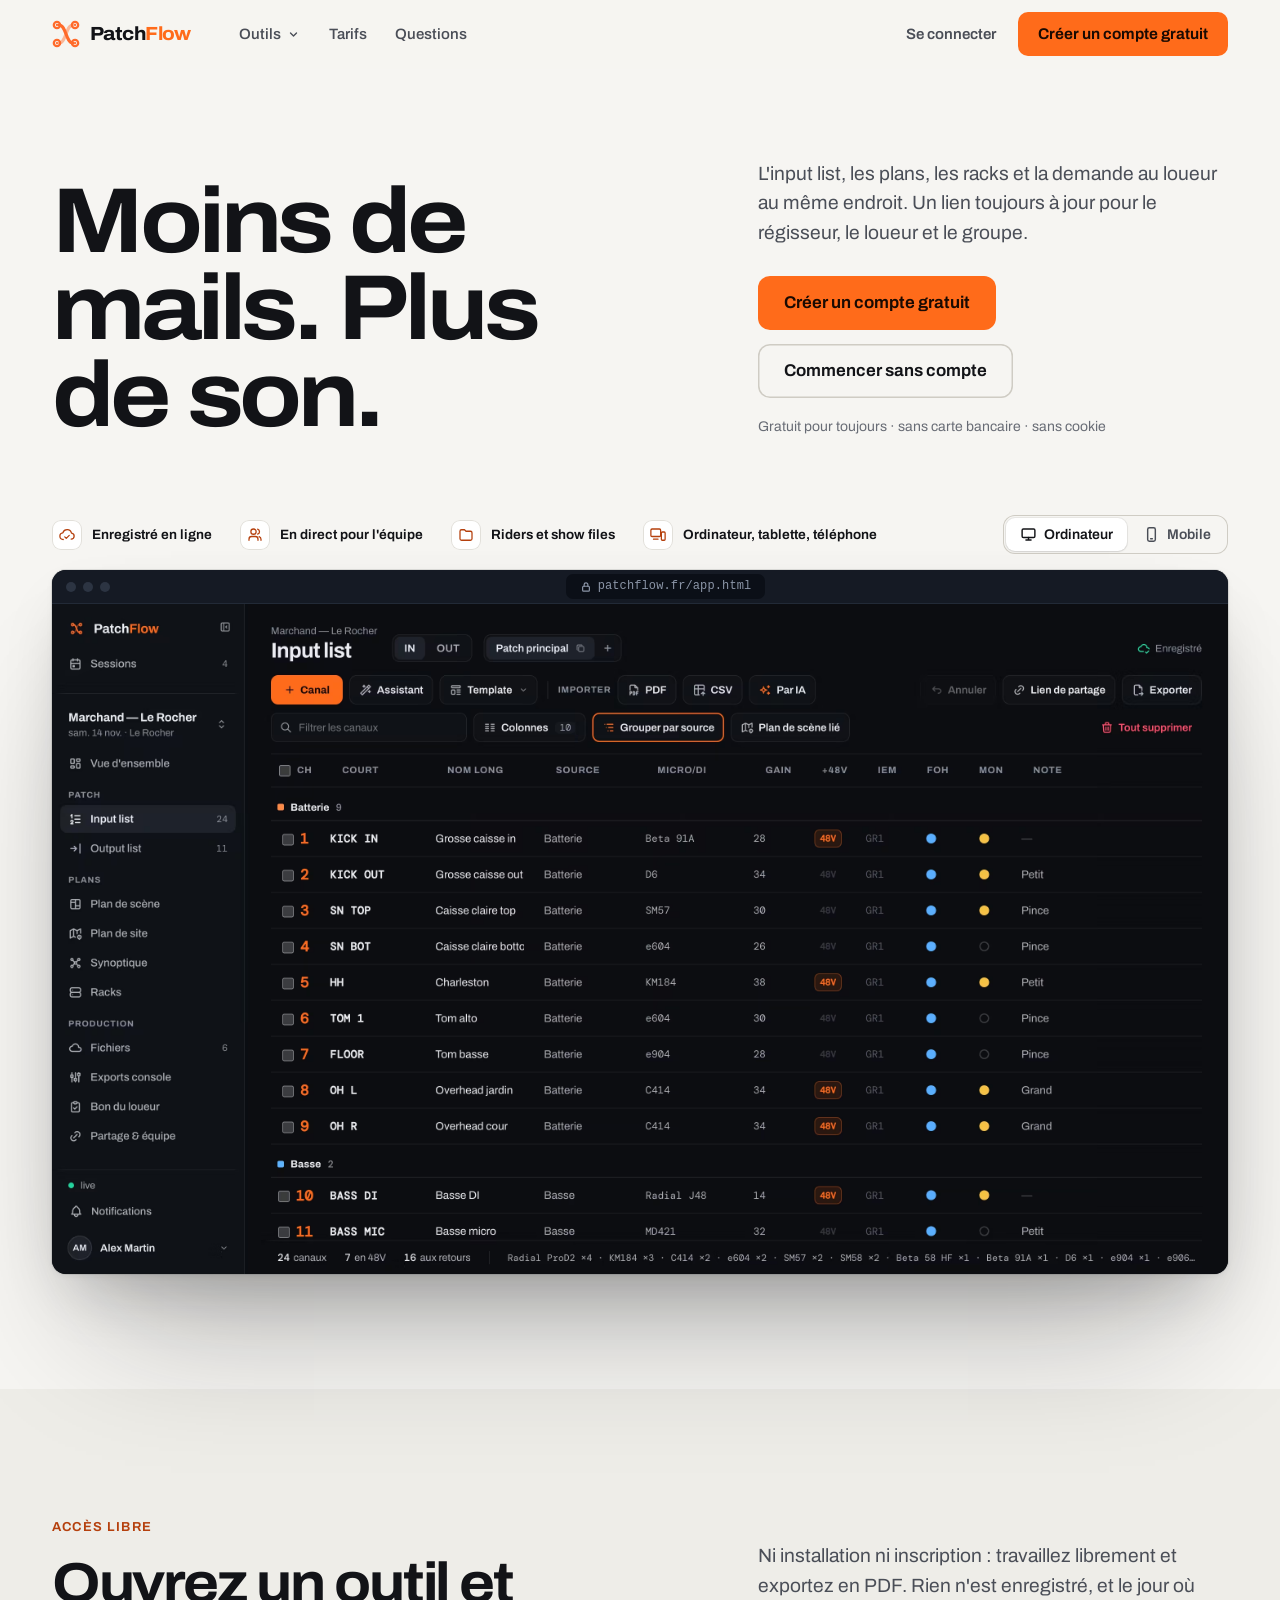
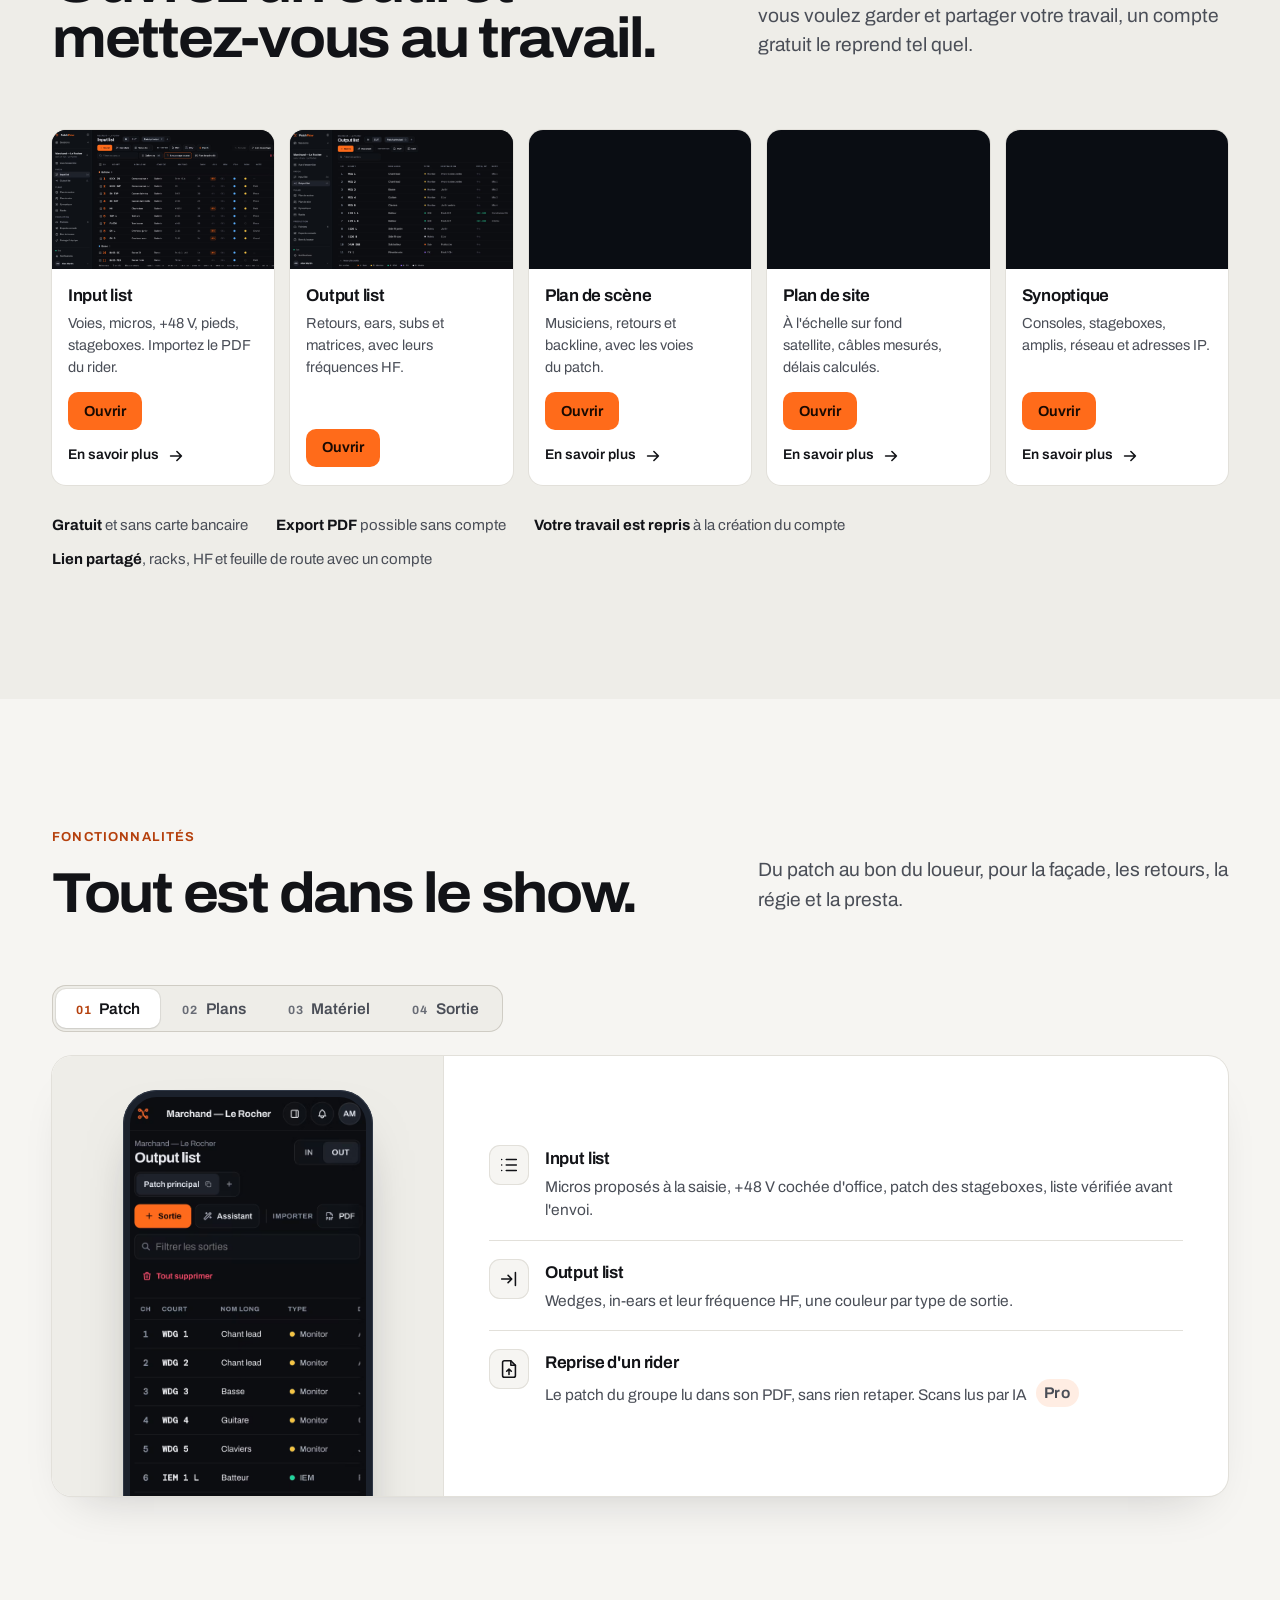
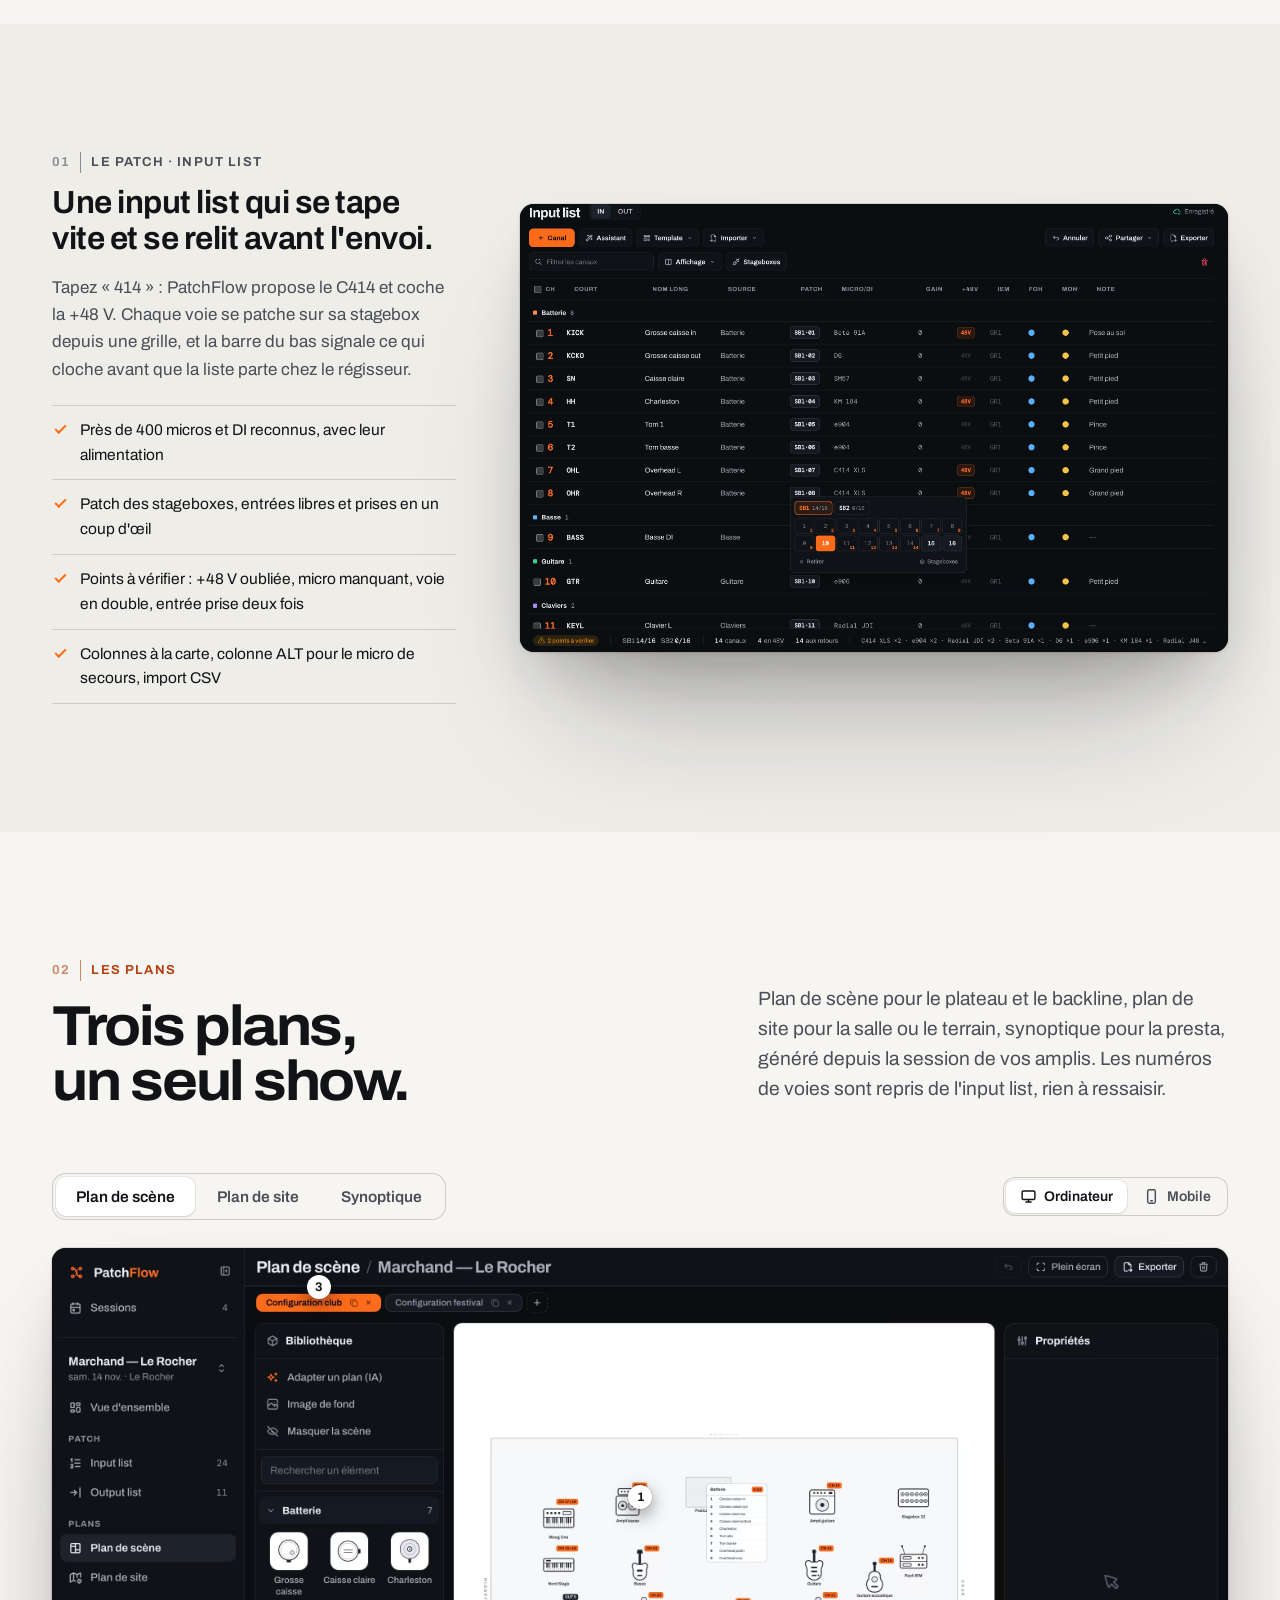
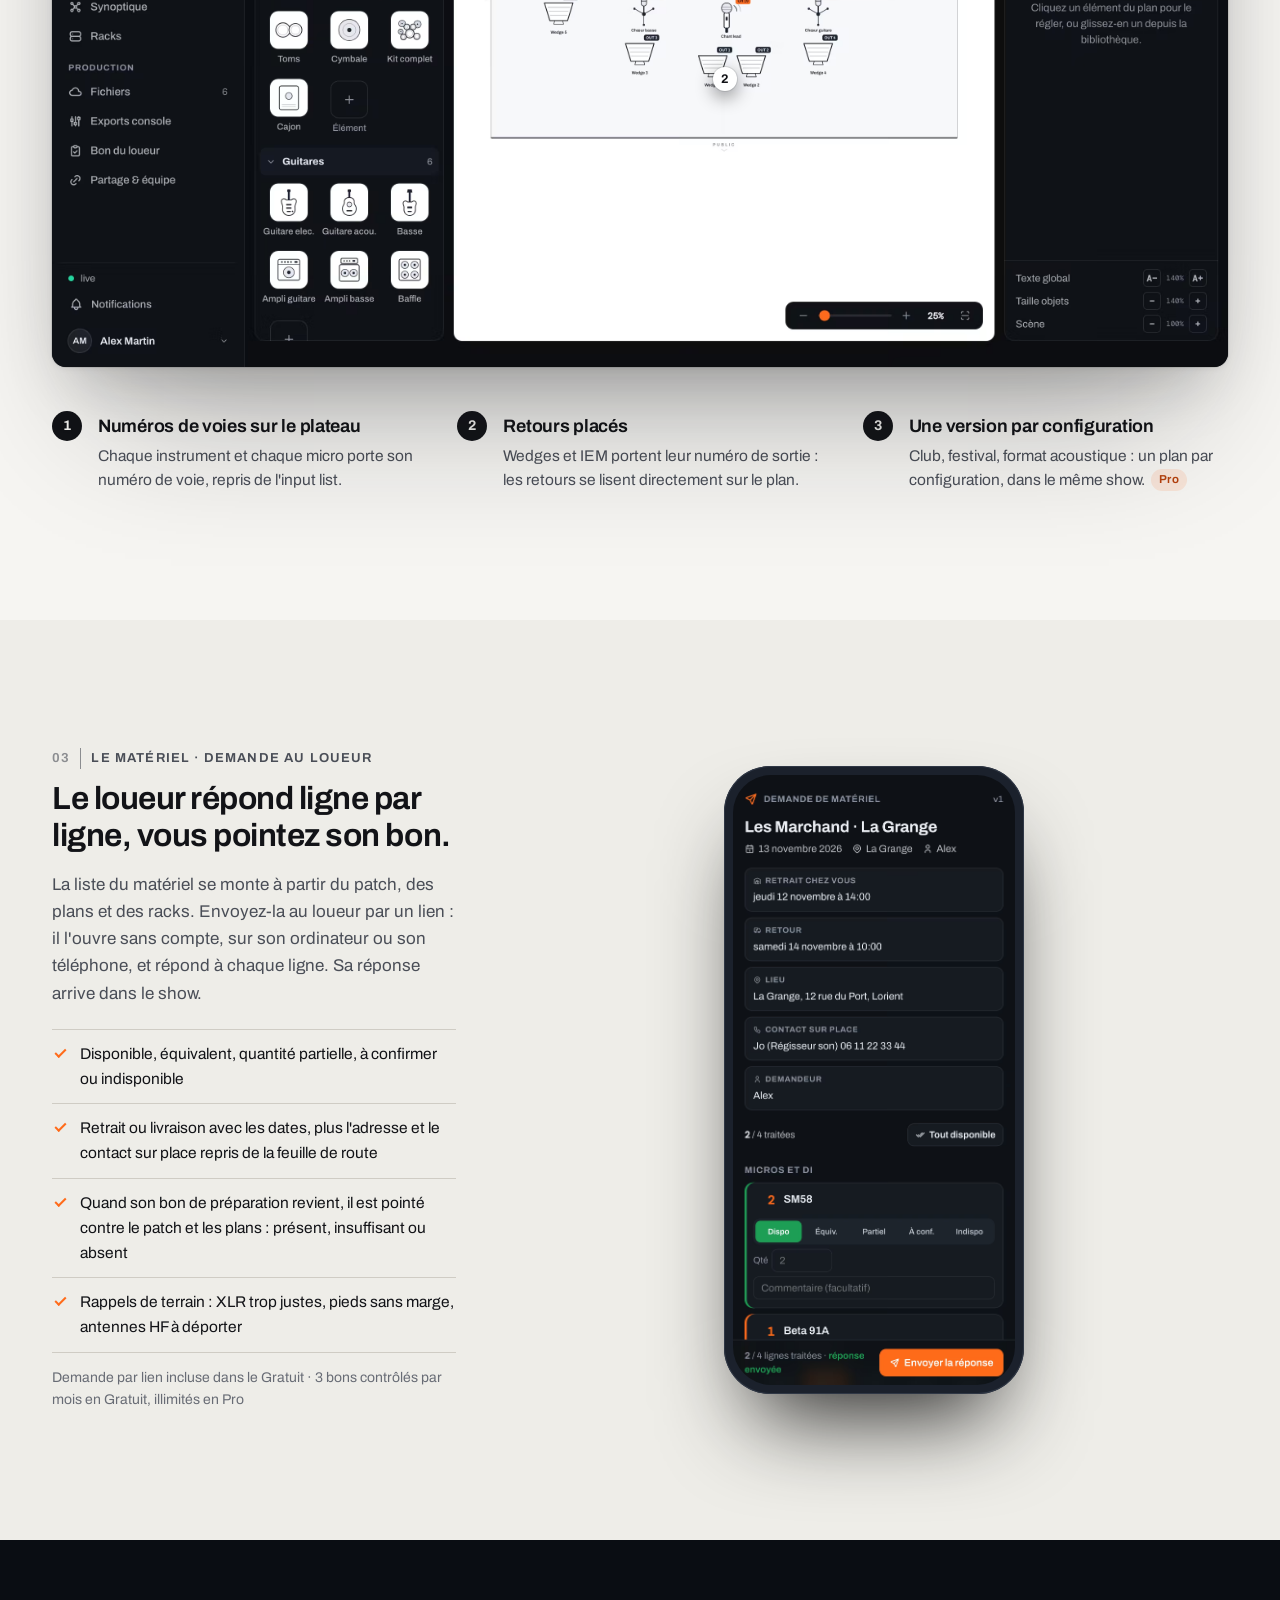
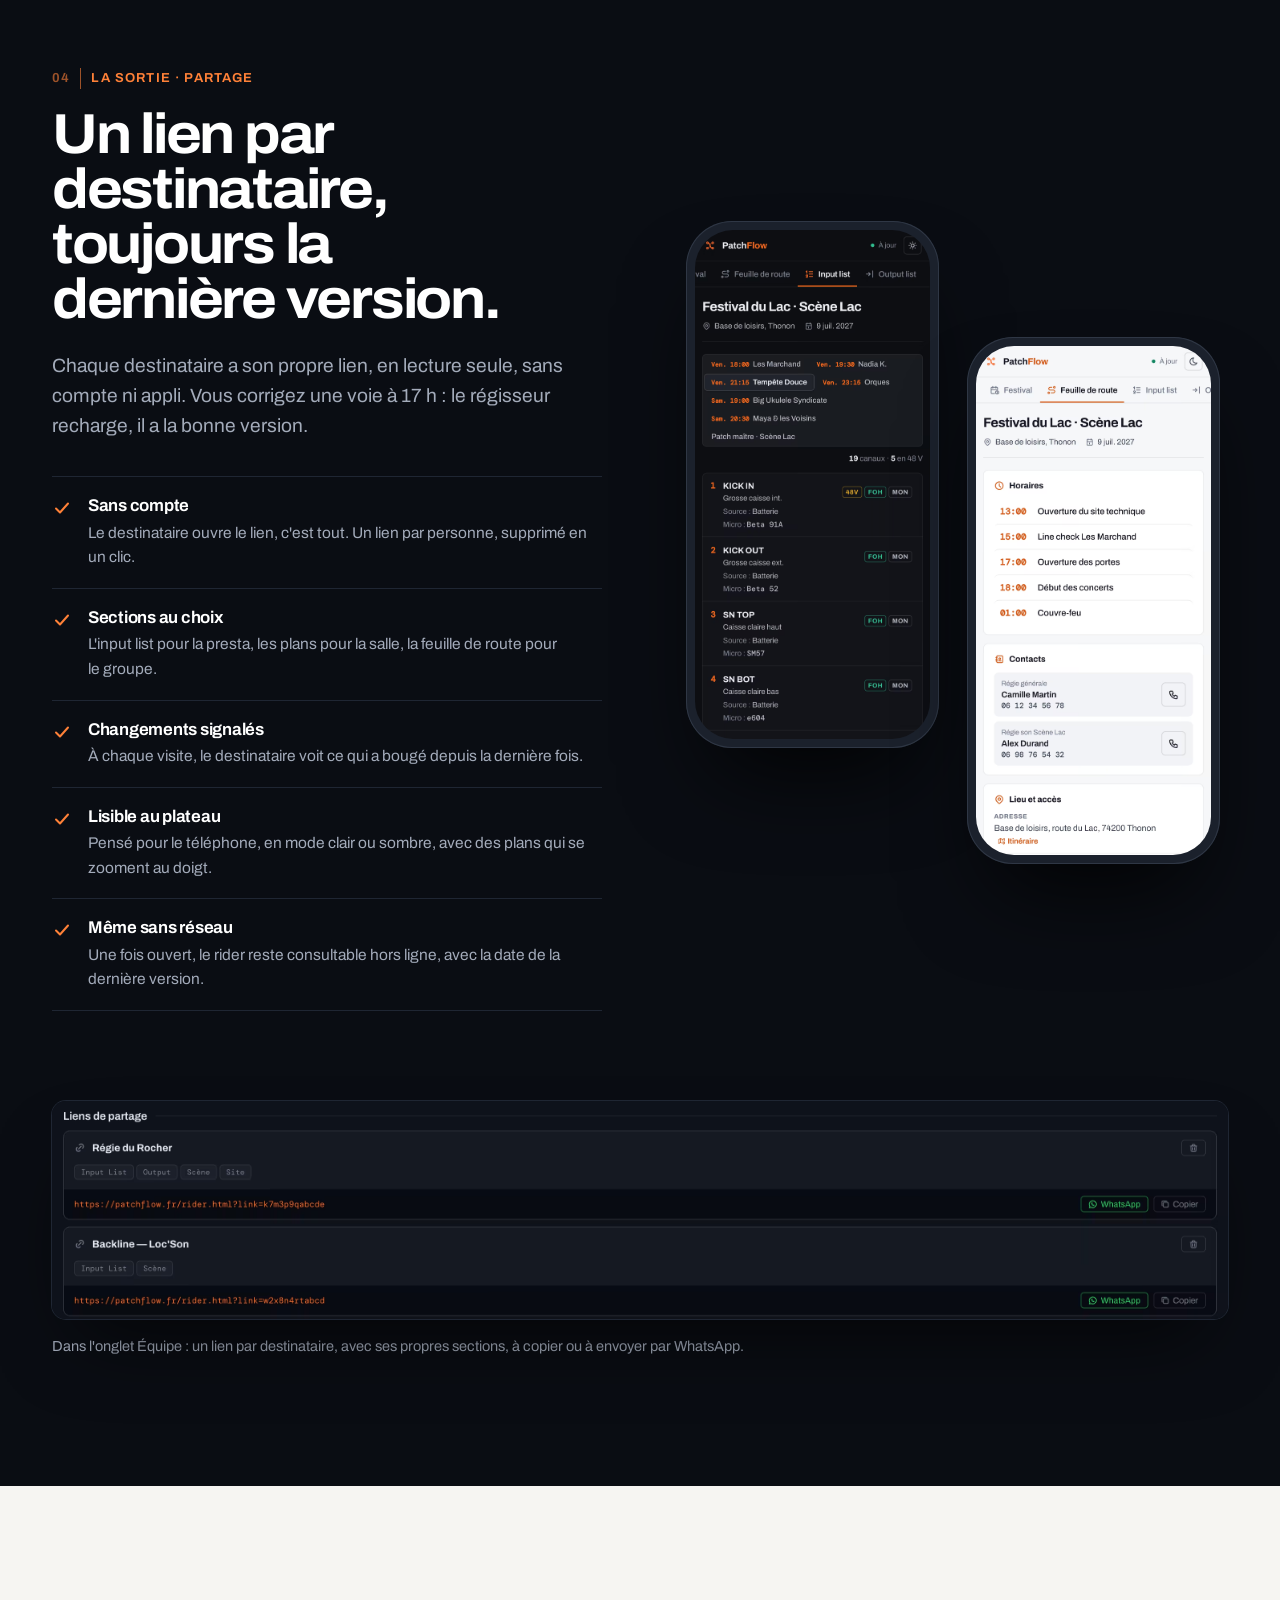
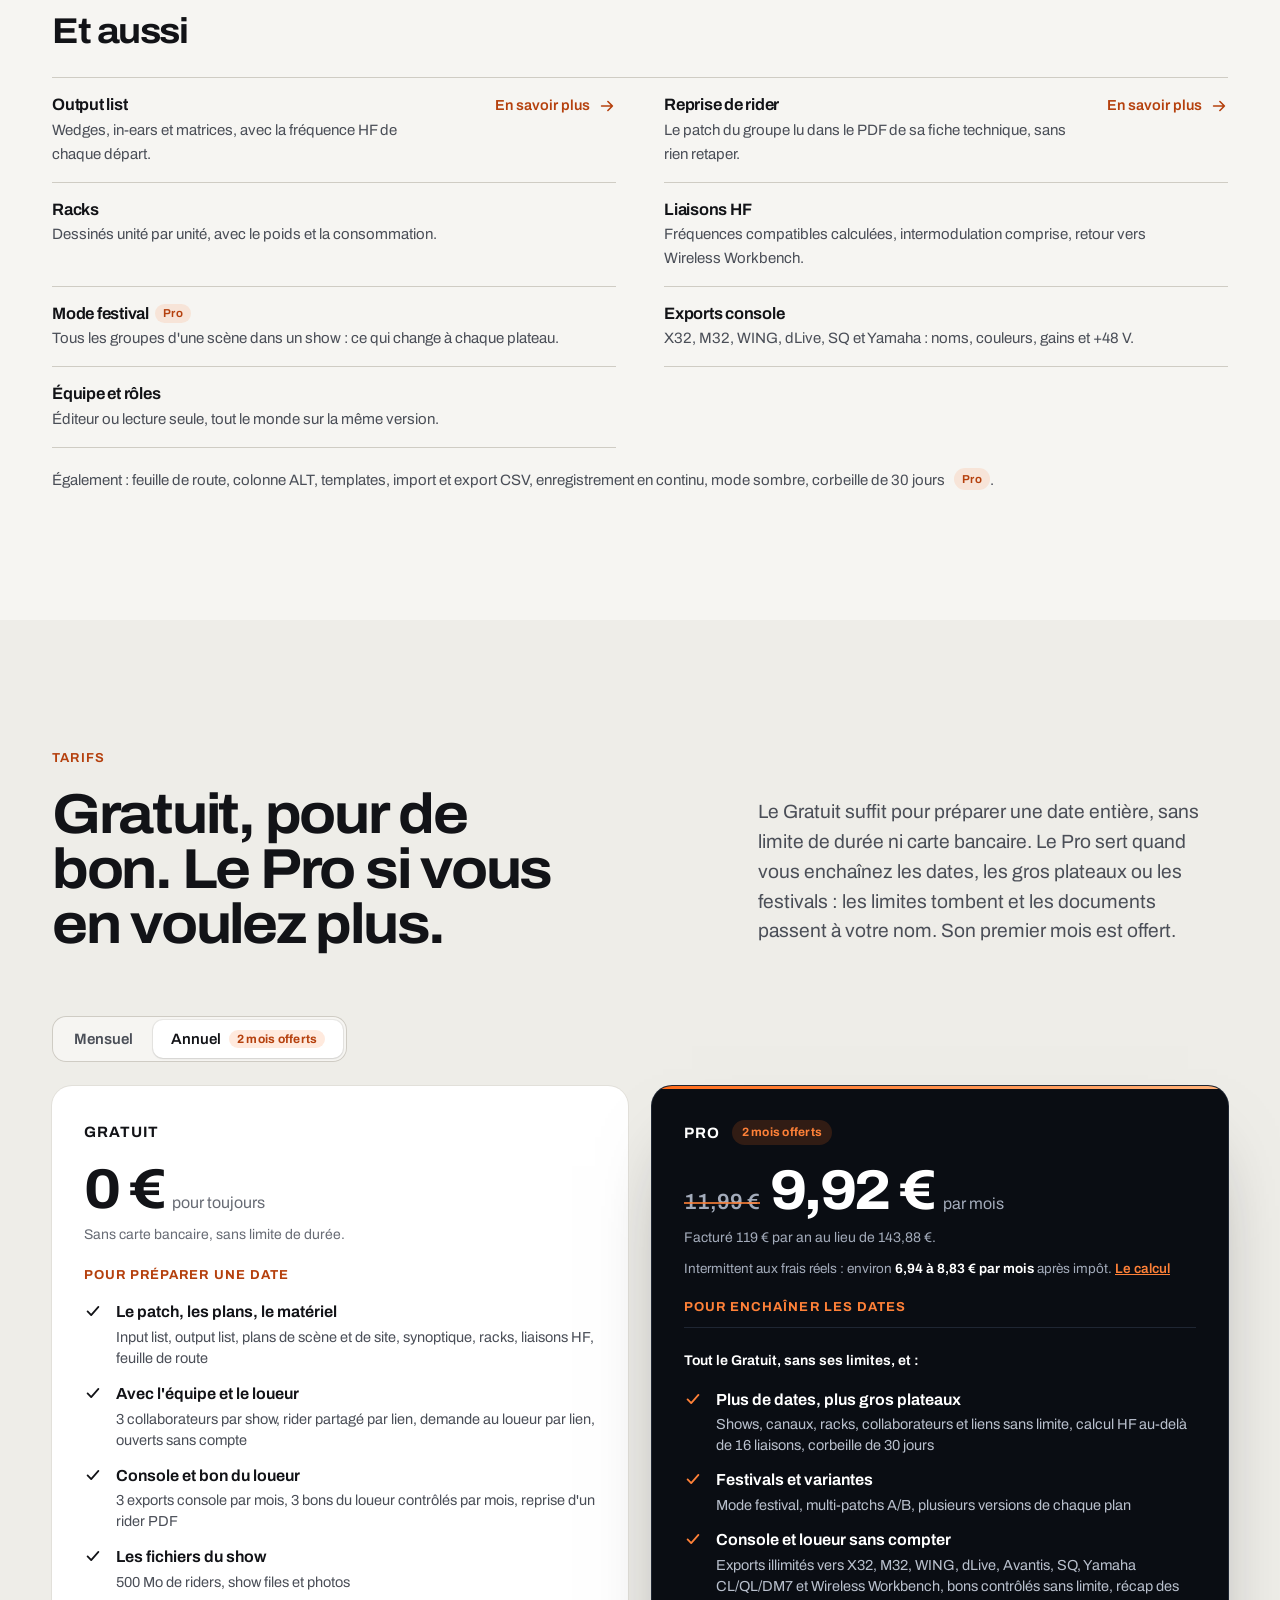
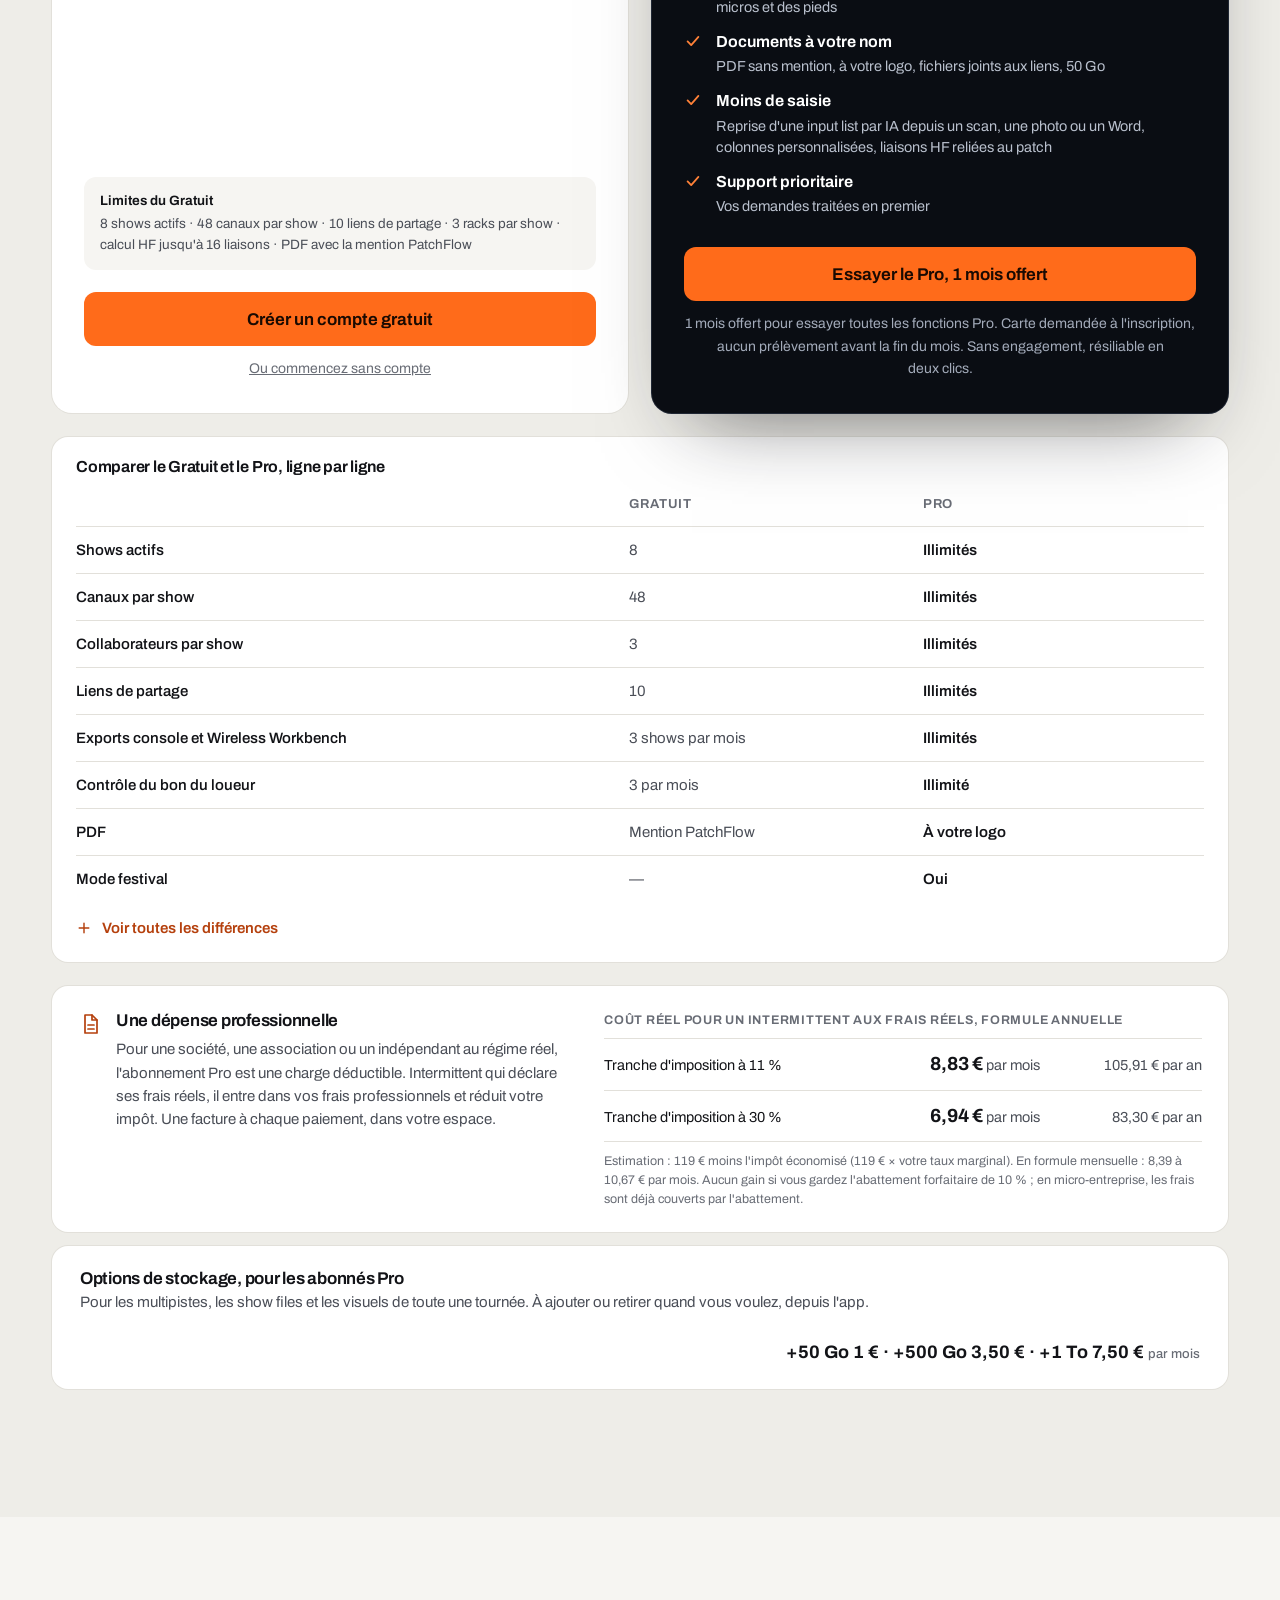
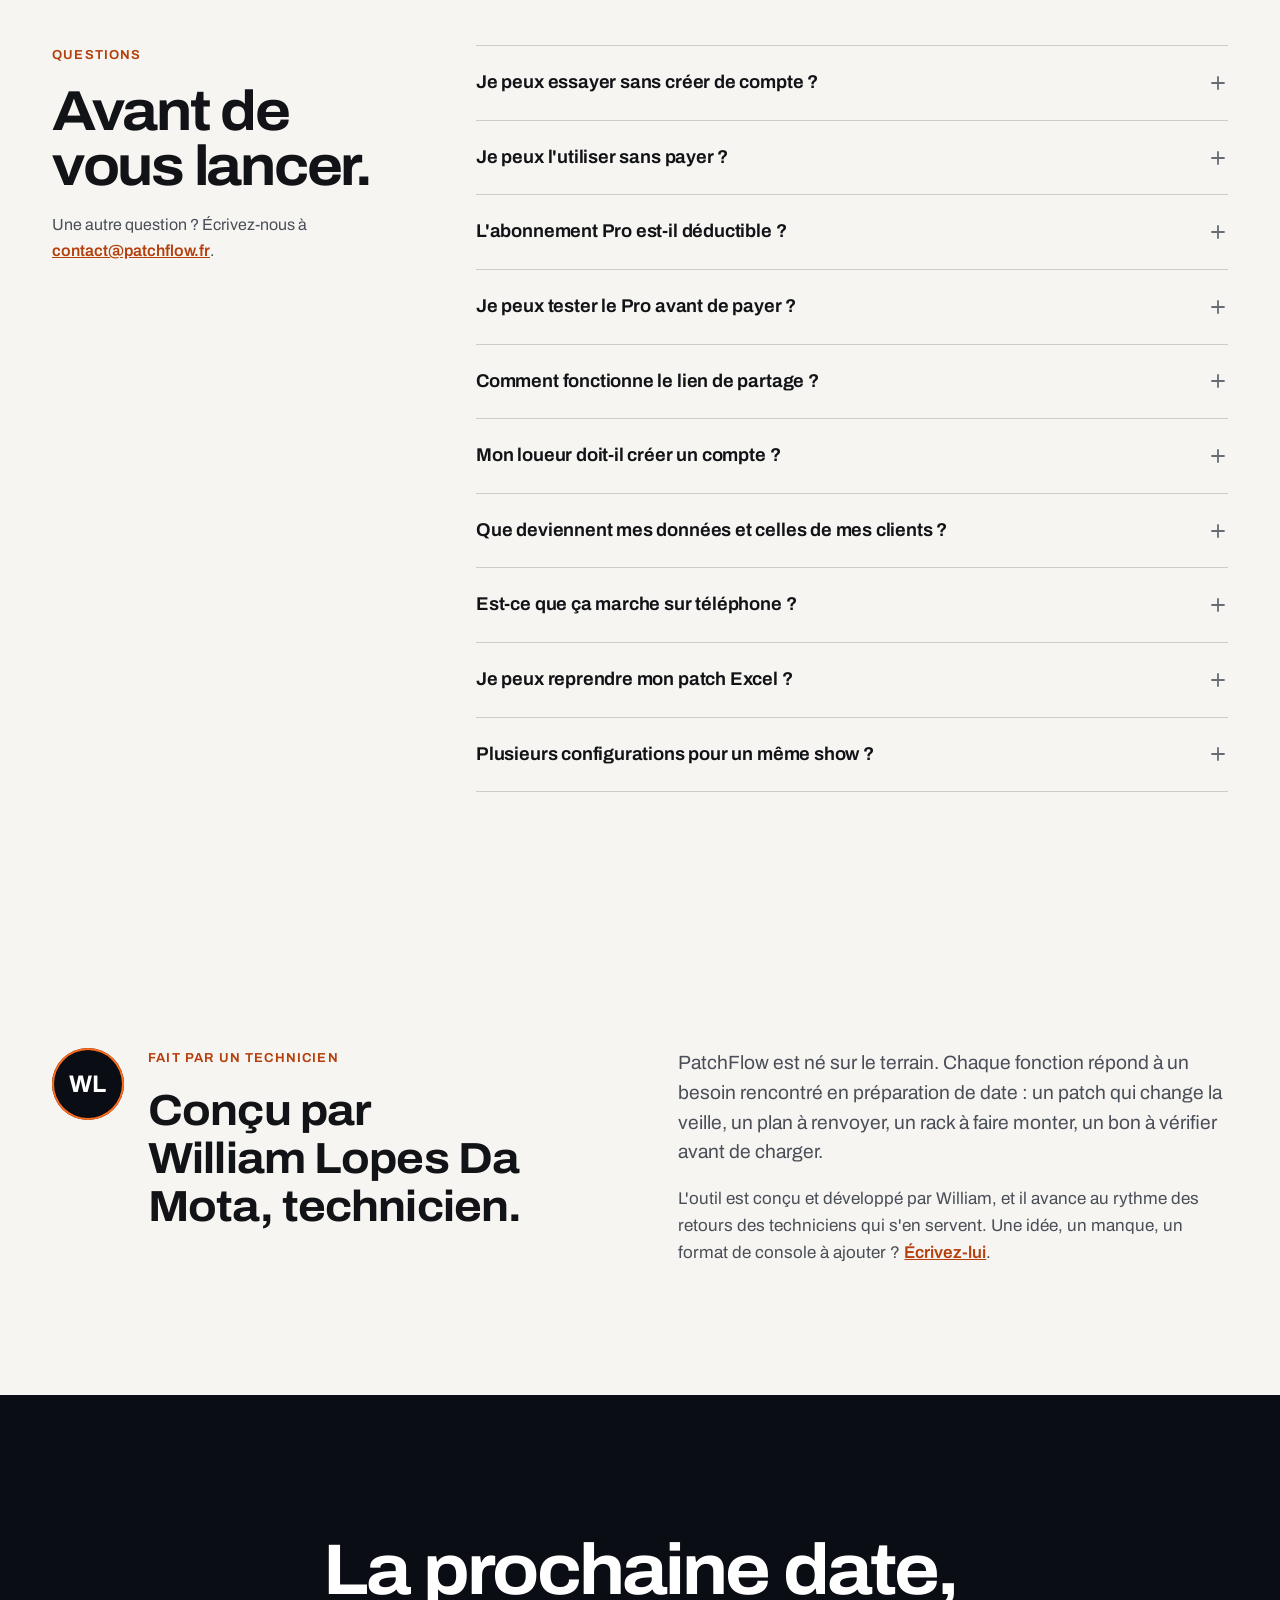
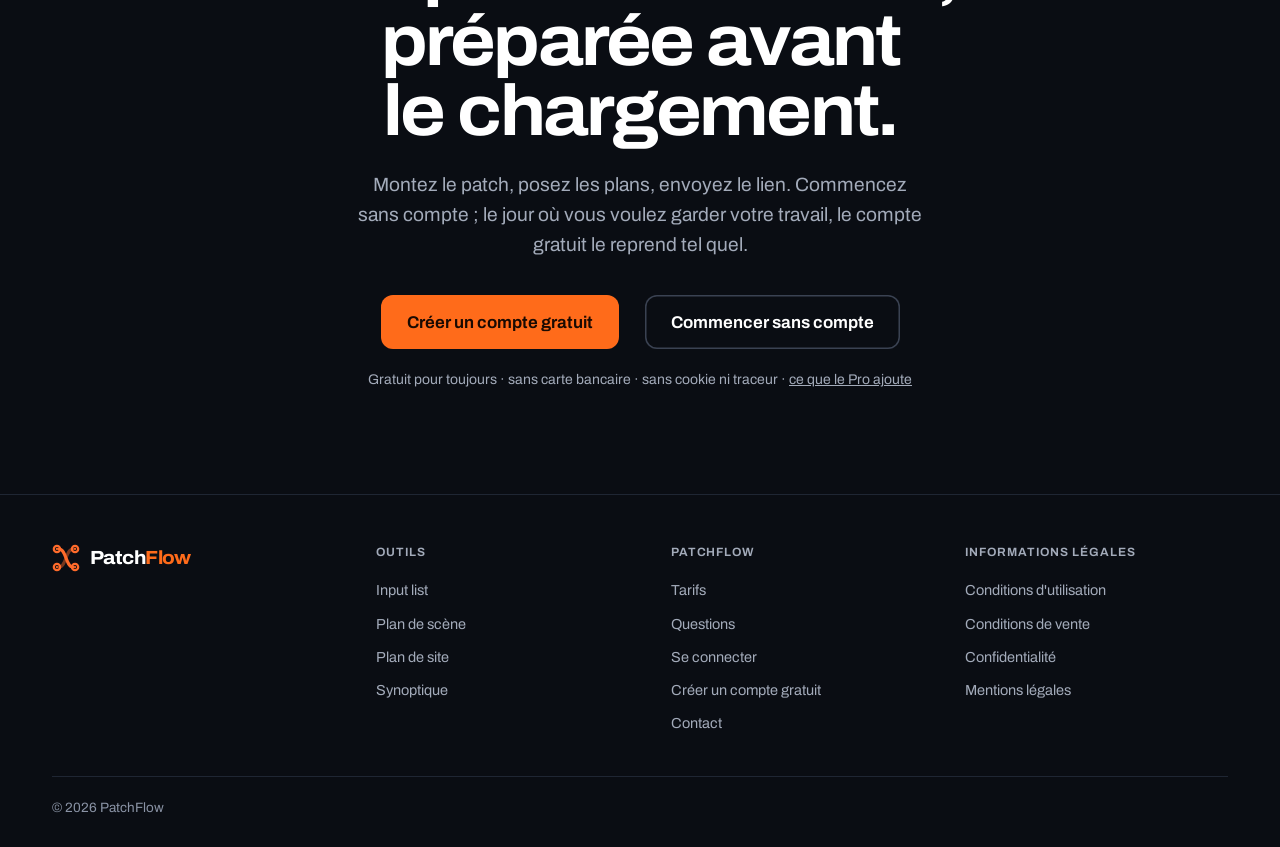
==== commit 7f06e9f3: "Accueil : bloc « Et aussi » pour les fonctions sans section, onglets « Tout est dans le show » sans " ====
--- a/index.html
+++ b/index.html
@@ -251,6 +251,17 @@
 .aussi h3{font-size:20px}
 .aussi ul{list-style:none;columns:3;column-gap:40px}
 .aussi li{break-inside:avoid;padding:8px 0;border-bottom:1px solid var(--rule);font-size:15.5px;color:var(--ink2)}
+
+/* ── Et aussi : une ligne par fonction ── */
+.ea-h{font-size:clamp(26px,2.8vw,36px)}
+.ea{list-style:none;display:grid;grid-template-columns:repeat(2,minmax(0,1fr));gap:0 48px;margin-top:28px;border-top:1px solid var(--rule2)}
+.ea li{display:flex;align-items:baseline;gap:16px;padding:16px 0;border-bottom:1px solid var(--rule2)}
+.ea li div{flex:1;min-width:0}
+.ea h3{font-size:16.5px;margin-bottom:2px}
+.ea p{font-size:15px;color:var(--ink2)}
+.ea .more{flex:none;font-size:14.5px;color:var(--acc-ink)}
+.ea-more{margin-top:20px;font-size:15px;color:var(--ink2)}
+@media(max-width:760px){.ea{grid-template-columns:minmax(0,1fr)}.ea li{flex-direction:column;gap:6px;padding:13px 0}}
 
 /* ── Tarifs ──────────────────────────────────────────────────────── */
 .plans{display:grid;grid-template-columns:repeat(2,minmax(0,1fr));gap:24px;align-items:stretch}
@@ -783,9 +794,6 @@
           <img src="img/lp-hero-il.jpg?v=3" width="2880" height="1640" loading="eager" fetchpriority="high" decoding="async"
             alt="L'input list de PatchFlow&nbsp;: 24 canaux groupés par source, avec nom court, nom long, micro, gain, +48&nbsp;V, envois façade et retours ; au-dessus, les boutons d'import PDF, CSV et IA."/>
         </picture>
-        <span class="pin" style="left:40.6%;top:16.4%" aria-hidden="true">1</span>
-        <span class="pin" style="left:66%;top:23.3%" aria-hidden="true">2</span>
-        <span class="pin" style="left:91.2%;top:7.4%" aria-hidden="true">3</span>
       </div>
     </figure>
     <figure class="mshot">
@@ -797,11 +805,6 @@
         </picture>
       </div>
     </figure>
-    <ol class="notes" aria-label="Sur cette capture">
-      <li><span class="n" aria-hidden="true">1</span><div><h3>Colonnes à la carte</h3><p>Gardez les colonnes qui servent, masquez le reste, changez l'ordre en glissant.</p></div></li>
-      <li><span class="n" aria-hidden="true">2</span><div><h3>+48&nbsp;V, façade, retours</h3><p>Une case par voie, cochée d'un clic, lisible d'un coup d'œil.</p></div></li>
-      <li><span class="n" aria-hidden="true">3</span><div><h3>Enregistré en continu</h3><p>Pas de bouton «&nbsp;enregistrer&nbsp;». Une modif apparaît en direct chez les autres membres du show.</p></div></li>
-    </ol>
 
   </div>
 </section>
@@ -823,7 +826,7 @@
       <article class="try-card">
         <a class="try-shot" href="app.html?essai=output" aria-label="Ouvrir : Output list"><picture><source type="image/avif" srcset="img/lp-output.avif"/><img src="img/lp-output.jpg" width="2880" height="1560" loading="lazy" decoding="async" alt=""/></picture></a>
         <div class="try-in"><h3>Output list</h3><p>Retours, ears, subs et matrices, avec leurs fréquences HF.</p>
-          <div class="try-a"><a class="btn" href="app.html?essai=output">Ouvrir</a><a class="more" href="/input-list">En savoir plus <svg viewBox="0 0 20 20" fill="none" stroke="currentColor" stroke-width="1.8" stroke-linecap="round" stroke-linejoin="round" aria-hidden="true"><path d="M4 10h12M11 5l5 5-5 5"/></svg></a></div></div>
+          <div class="try-a"><a class="btn" href="app.html?essai=output">Ouvrir</a></div></div>
       </article>
       <article class="try-card">
         <a class="try-shot" href="app.html?essai=scene" aria-label="Ouvrir : Plan de scène"><picture><source type="image/avif" srcset="img/lp-plan-scene.avif"/><img class="zoom" src="img/lp-plan-scene.jpg" width="2880" height="1760" loading="lazy" decoding="async" alt=""/></picture></a>
@@ -855,14 +858,13 @@
   <div class="w">
     <div class="head">
       <div><p class="kicker">Fonctionnalités</p><h2 id="fonctions-t">Tout est dans le show.</h2></div>
-      <p class="lede mt-sub">De l'input list au bon du loueur, pour l'ingé façade, l'ingé retours, le régisseur son et le prestataire.</p>
-    </div>
-    <div class="mt-tabs" role="tablist" aria-label="Familles de fonctionnalités"><button type="button" role="tab" id="mt-t0" aria-selected="true" aria-controls="mt-0" data-i="0"><span>01</span>Patch</button><button type="button" role="tab" id="mt-t1" aria-selected="false" aria-controls="mt-1" tabindex="-1" data-i="1"><span>02</span>Plans</button><button type="button" role="tab" id="mt-t2" aria-selected="false" aria-controls="materiel" tabindex="-1" data-i="2"><span>03</span>Matériel</button><button type="button" role="tab" id="mt-t3" aria-selected="false" aria-controls="preparation" tabindex="-1" data-i="3"><span>04</span>Sortie</button></div>
+      <p class="lede mt-sub">Du patch au bon du loueur, pour la façade, les retours, la régie et la presta.</p>
+    </div>
+    <div class="mt-tabs" role="tablist" aria-label="Familles de fonctionnalités"><button type="button" role="tab" id="mt-t0" aria-selected="true" aria-controls="mt-0" data-i="0"><span>01</span>Patch</button><button type="button" role="tab" id="mt-t1" aria-selected="false" aria-controls="mt-1" tabindex="-1" data-i="1"><span>02</span>Plans</button><button type="button" role="tab" id="mt-t2" aria-selected="false" aria-controls="mt-2" tabindex="-1" data-i="2"><span>03</span>Matériel</button><button type="button" role="tab" id="mt-t3" aria-selected="false" aria-controls="mt-3" tabindex="-1" data-i="3"><span>04</span>Sortie</button></div>
   </div>
-  <div class="mt-track" id="mt-track"><article class="mt-p" id="mt-0" role="tabpanel" aria-labelledby="mt-t0"><div class="mt-vis"><span class="mt-phone"><picture><source type="image/avif" srcset="img/lp-m-output.avif?v=2"/><img src="img/lp-m-output.jpg?v=2" width="1170" height="2532" loading="lazy" decoding="async" alt="L'output list sur téléphone : wedges, in-ears, side fills, chacun avec son type"/></picture></span></div><ul class="mt-list"><li><svg class="mt-i" viewBox="0 0 24 24" fill="none" stroke="currentColor" stroke-width="1.7" stroke-linecap="round" stroke-linejoin="round" aria-hidden="true"><path d="M9 6h11M9 12h11M9 18h11"/><path d="M4 6h.01M4 12h.01M4 18h.01"/></svg><div><b>Input list</b><span>Micros proposés à la saisie, +48&nbsp;V cochée d'office, patch des stageboxes, liste vérifiée avant l'envoi.</span><a class="mt-more" href="/input-list">En savoir plus<svg viewBox="0 0 20 20" fill="none" stroke="currentColor" stroke-width="1.8" stroke-linecap="round" stroke-linejoin="round" aria-hidden="true"><path d="M4 10h12M11 5l5 5-5 5"/></svg></a></div></li><li id="output"><svg class="mt-i" viewBox="0 0 24 24" fill="none" stroke="currentColor" stroke-width="1.7" stroke-linecap="round" stroke-linejoin="round" aria-hidden="true"><path d="M4 12h11M11 8l4 4-4 4M19 5v14"/></svg><div><b>Output list</b><span>Wedges, in-ears et leur fréquence HF, une couleur par type de sortie.</span><a class="mt-more" href="/input-list">En savoir plus<svg viewBox="0 0 20 20" fill="none" stroke="currentColor" stroke-width="1.8" stroke-linecap="round" stroke-linejoin="round" aria-hidden="true"><path d="M4 10h12M11 5l5 5-5 5"/></svg></a></div></li><li id="rider-import"><svg class="mt-i" viewBox="0 0 24 24" fill="none" stroke="currentColor" stroke-width="1.7" stroke-linecap="round" stroke-linejoin="round" aria-hidden="true"><path d="M14 3H7a2 2 0 0 0-2 2v14a2 2 0 0 0 2 2h10a2 2 0 0 0 2-2V8z"/><path d="M14 3v5h5M12 18v-6M9.5 14.5 12 12l2.5 2.5"/></svg><div><b>Reprise d'un rider</b><span>Le patch du groupe lu dans son PDF, sans rien retaper. Scans lus par IA <span class="tag">Pro</span></span><a class="mt-more" href="/input-list">En savoir plus<svg viewBox="0 0 20 20" fill="none" stroke="currentColor" stroke-width="1.8" stroke-linecap="round" stroke-linejoin="round" aria-hidden="true"><path d="M4 10h12M11 5l5 5-5 5"/></svg></a></div></li><li id="festival"><svg class="mt-i" viewBox="0 0 24 24" fill="none" stroke="currentColor" stroke-width="1.7" stroke-linecap="round" stroke-linejoin="round" aria-hidden="true"><rect x="3.5" y="5" width="17" height="15" rx="2"/><path d="M3.5 10h17M8 3v4M16 3v4"/></svg><div><b>Festival <span class="tag">Pro</span></b><span>Tous les groupes d'une scène dans un show&nbsp;: à chaque changement de plateau, ce qui reste et ce qui bouge.</span></div></li></ul></article><article class="mt-p" id="mt-1" role="tabpanel" aria-labelledby="mt-t1"><div class="mt-vis"><span class="mt-phone"><picture><source type="image/avif" srcset="img/lp-m-plan-site.avif?v=3"/><img src="img/lp-m-plan-site.jpg?v=3" width="1170" height="2532" loading="lazy" decoding="async" alt="Le plan de site dans l'app, sur téléphone : enceintes, régies et tirages de câbles"/></picture></span></div><ul class="mt-list"><li><svg class="mt-i" viewBox="0 0 24 24" fill="none" stroke="currentColor" stroke-width="1.7" stroke-linecap="round" stroke-linejoin="round" aria-hidden="true"><rect x="3" y="4" width="18" height="16" rx="2"/><path d="M3 10h18M9 10v10"/></svg><div><b>Plan de scène</b><span>Instruments et retours placés, numéros de voies repris du patch.</span><a class="mt-more" href="/plan-de-scene">En savoir plus<svg viewBox="0 0 20 20" fill="none" stroke="currentColor" stroke-width="1.8" stroke-linecap="round" stroke-linejoin="round" aria-hidden="true"><path d="M4 10h12M11 5l5 5-5 5"/></svg></a></div></li><li><svg class="mt-i" viewBox="0 0 24 24" fill="none" stroke="currentColor" stroke-width="1.7" stroke-linecap="round" stroke-linejoin="round" aria-hidden="true"><path d="M9 4 3 6v14l6-2 6 2 6-2V4l-6 2-6-2zM9 4v14M15 6v14"/></svg><div><b>Plan de site</b><span>Enceintes, régies et câbles mesurés, sur le plan de la salle ou la vue satellite IGN.</span><a class="mt-more" href="/plan-de-site">En savoir plus<svg viewBox="0 0 20 20" fill="none" stroke="currentColor" stroke-width="1.8" stroke-linecap="round" stroke-linejoin="round" aria-hidden="true"><path d="M4 10h12M11 5l5 5-5 5"/></svg></a></div></li><li><svg class="mt-i" viewBox="0 0 24 24" fill="none" stroke="currentColor" stroke-width="1.7" stroke-linecap="round" stroke-linejoin="round" aria-hidden="true"><circle cx="5" cy="6" r="2"/><circle cx="19" cy="6" r="2"/><circle cx="12" cy="18" r="2"/><path d="M7 6h10M6.2 7.6l4.7 8.6M17.8 7.6l-4.7 8.6"/></svg><div><b>Synoptique</b><span>Généré depuis la session de vos amplis, réseau par réseau.</span><a class="mt-more" href="/synoptique">En savoir plus<svg viewBox="0 0 20 20" fill="none" stroke="currentColor" stroke-width="1.8" stroke-linecap="round" stroke-linejoin="round" aria-hidden="true"><path d="M4 10h12M11 5l5 5-5 5"/></svg></a></div></li></ul></article><article class="mt-p" id="materiel" role="tabpanel" aria-labelledby="mt-t2"><div class="mt-vis"><span class="mt-phone"><picture><source type="image/avif" srcset="img/lp-m-racks.avif?v=1"/><img src="img/lp-m-racks.jpg?v=1" width="1170" height="2532" loading="lazy" decoding="async" alt="La page Racks de l'app sur téléphone : rack de régie à deux baies, poids et consommation"/></picture></span></div><ul class="mt-list"><li id="racks"><svg class="mt-i" viewBox="0 0 24 24" fill="none" stroke="currentColor" stroke-width="1.7" stroke-linecap="round" stroke-linejoin="round" aria-hidden="true"><rect x="4" y="3" width="16" height="18" rx="2"/><path d="M4 9h16M4 15h16M8 6h.01M8 12h.01M8 18h.01"/></svg><div><b>Racks</b><span>Dessinés unité par unité, câblage, poids et consommation compris.</span></div></li><li id="hf"><svg class="mt-i" viewBox="0 0 24 24" fill="none" stroke="currentColor" stroke-width="1.7" stroke-linecap="round" stroke-linejoin="round" aria-hidden="true"><path d="M12 21V11M8 7a5 5 0 0 1 8 0M5 4a9 9 0 0 1 14 0"/><circle cx="12" cy="10" r="1.2"/></svg><div><b>Liaisons HF</b><span>Fréquences compatibles calculées, intermodulation comprise, retour vers Wireless Workbench.</span></div></li><li><svg class="mt-i" viewBox="0 0 24 24" fill="none" stroke="currentColor" stroke-width="1.7" stroke-linecap="round" stroke-linejoin="round" aria-hidden="true"><rect x="5" y="4" width="14" height="17" rx="2"/><path d="M9 4V3h6v1M9 12.5l2 2 4-4.5"/></svg><div><b>Demande au loueur</b><span>Le loueur répond ligne par ligne par un lien, sans compte, puis vous pointez son bon avant de charger.</span></div></li></ul></article><article class="mt-p" id="preparation" role="tabpanel" aria-labelledby="mt-t3"><div class="mt-vis"><span class="mt-phone"><picture><source type="image/avif" srcset="img/lp-share-il.avif?v=3"/><img src="img/lp-share-il.jpg?v=3" width="1170" height="2532" loading="lazy" decoding="async" alt="Le rider partagé sur téléphone : input list en cartes, avec micro, +48 V, façade et retours"/></picture></span></div><ul class="mt-list"><li><svg class="mt-i" viewBox="0 0 24 24" fill="none" stroke="currentColor" stroke-width="1.7" stroke-linecap="round" stroke-linejoin="round" aria-hidden="true"><path d="M10 14a4 4 0 0 0 5.7 0l3-3a4 4 0 0 0-5.7-5.7l-1 1"/><path d="M14 10a4 4 0 0 0-5.7 0l-3 3a4 4 0 0 0 5.7 5.7l1-1"/></svg><div><b>Lien toujours à jour</b><span>Un lien par destinataire, ouvert sans compte, toujours la dernière version.</span></div></li><li id="console"><svg class="mt-i" viewBox="0 0 24 24" fill="none" stroke="currentColor" stroke-width="1.7" stroke-linecap="round" stroke-linejoin="round" aria-hidden="true"><path d="M6 4v6M6 14v6M12 4v2M12 10v10M18 4v9M18 17v3"/><circle cx="6" cy="12" r="2"/><circle cx="12" cy="8" r="2"/><circle cx="18" cy="15" r="2"/></svg><div><b>Exports console</b><span>X32, M32, WING, dLive, SQ, Yamaha&nbsp;: 3 shows par mois en Gratuit, illimités en Pro.</span></div></li><li id="fichiers"><svg class="mt-i" viewBox="0 0 24 24" fill="none" stroke="currentColor" stroke-width="1.7" stroke-linecap="round" stroke-linejoin="round" aria-hidden="true"><path d="M4 7a2 2 0 0 1 2-2h4l2 2h6a2 2 0 0 1 2 2v8a2 2 0 0 1-2 2H6a2 2 0 0 1-2-2z"/></svg><div><b>Les fichiers du show</b><span>Riders, show files et photos rangés avec le show, marqués «&nbsp;vérifié&nbsp;» une fois confirmés.</span></div></li><li id="equipe"><svg class="mt-i" viewBox="0 0 24 24" fill="none" stroke="currentColor" stroke-width="1.7" stroke-linecap="round" stroke-linejoin="round" aria-hidden="true"><circle cx="9" cy="8" r="3.2"/><path d="M3 20c0-3.3 2.7-5.5 6-5.5s6 2.2 6 5.5M16 5.2a3.2 3.2 0 0 1 0 5.6M18 14.8c1.9.7 3 2.4 3 5.2"/></svg><div><b>Équipe et rôles</b><span>Ingé retours en éditeur, régisseur en lecture&nbsp;: tout le monde sur la même version.</span></div></li></ul></article></div>
+  <div class="mt-track" id="mt-track"><article class="mt-p" id="mt-0" role="tabpanel" aria-labelledby="mt-t0"><div class="mt-vis"><span class="mt-phone"><picture><source type="image/avif" srcset="img/lp-m-output.avif?v=2"/><img src="img/lp-m-output.jpg?v=2" width="1170" height="2532" loading="lazy" decoding="async" alt="L'output list sur téléphone : wedges, in-ears, side fills, chacun avec son type"/></picture></span></div><ul class="mt-list"><li><svg class="mt-i" viewBox="0 0 24 24" fill="none" stroke="currentColor" stroke-width="1.7" stroke-linecap="round" stroke-linejoin="round" aria-hidden="true"><path d="M9 6h11M9 12h11M9 18h11"/><path d="M4 6h.01M4 12h.01M4 18h.01"/></svg><div><b>Input list</b><span>Micros proposés à la saisie, +48&nbsp;V cochée d'office, patch des stageboxes, liste vérifiée avant l'envoi.</span></div></li><li><svg class="mt-i" viewBox="0 0 24 24" fill="none" stroke="currentColor" stroke-width="1.7" stroke-linecap="round" stroke-linejoin="round" aria-hidden="true"><path d="M4 12h11M11 8l4 4-4 4M19 5v14"/></svg><div><b>Output list</b><span>Wedges, in-ears et leur fréquence HF, une couleur par type de sortie.</span></div></li><li><svg class="mt-i" viewBox="0 0 24 24" fill="none" stroke="currentColor" stroke-width="1.7" stroke-linecap="round" stroke-linejoin="round" aria-hidden="true"><path d="M14 3H7a2 2 0 0 0-2 2v14a2 2 0 0 0 2 2h10a2 2 0 0 0 2-2V8z"/><path d="M14 3v5h5M12 18v-6M9.5 14.5 12 12l2.5 2.5"/></svg><div><b>Reprise d'un rider</b><span>Le patch du groupe lu dans son PDF, sans rien retaper. Scans lus par IA <span class="tag">Pro</span></span></div></li></ul></article><article class="mt-p" id="mt-1" role="tabpanel" aria-labelledby="mt-t1"><div class="mt-vis"><span class="mt-phone"><picture><source type="image/avif" srcset="img/lp-m-plan-site.avif?v=3"/><img src="img/lp-m-plan-site.jpg?v=3" width="1170" height="2532" loading="lazy" decoding="async" alt="Le plan de site dans l'app, sur téléphone : enceintes, régies et tirages de câbles"/></picture></span></div><ul class="mt-list"><li><svg class="mt-i" viewBox="0 0 24 24" fill="none" stroke="currentColor" stroke-width="1.7" stroke-linecap="round" stroke-linejoin="round" aria-hidden="true"><rect x="3" y="4" width="18" height="16" rx="2"/><path d="M3 10h18M9 10v10"/></svg><div><b>Plan de scène</b><span>Instruments et retours placés, numéros de voies repris du patch.</span></div></li><li><svg class="mt-i" viewBox="0 0 24 24" fill="none" stroke="currentColor" stroke-width="1.7" stroke-linecap="round" stroke-linejoin="round" aria-hidden="true"><path d="M9 4 3 6v14l6-2 6 2 6-2V4l-6 2-6-2zM9 4v14M15 6v14"/></svg><div><b>Plan de site</b><span>Enceintes, régies et câbles mesurés, sur le plan de la salle ou la vue satellite IGN.</span></div></li><li><svg class="mt-i" viewBox="0 0 24 24" fill="none" stroke="currentColor" stroke-width="1.7" stroke-linecap="round" stroke-linejoin="round" aria-hidden="true"><circle cx="5" cy="6" r="2"/><circle cx="19" cy="6" r="2"/><circle cx="12" cy="18" r="2"/><path d="M7 6h10M6.2 7.6l4.7 8.6M17.8 7.6l-4.7 8.6"/></svg><div><b>Synoptique</b><span>Généré depuis la session de vos amplis, réseau par réseau.</span></div></li></ul></article><article class="mt-p" id="mt-2" role="tabpanel" aria-labelledby="mt-t2"><div class="mt-vis"><span class="mt-phone"><picture><source type="image/avif" srcset="img/lp-m-racks.avif?v=1"/><img src="img/lp-m-racks.jpg?v=1" width="1170" height="2532" loading="lazy" decoding="async" alt="La page Racks de l'app sur téléphone : rack de régie à deux baies, poids et consommation"/></picture></span></div><ul class="mt-list"><li><svg class="mt-i" viewBox="0 0 24 24" fill="none" stroke="currentColor" stroke-width="1.7" stroke-linecap="round" stroke-linejoin="round" aria-hidden="true"><rect x="4" y="3" width="16" height="18" rx="2"/><path d="M4 9h16M4 15h16M8 6h.01M8 12h.01M8 18h.01"/></svg><div><b>Racks</b><span>Dessinés unité par unité, câblage, poids et consommation compris.</span></div></li><li><svg class="mt-i" viewBox="0 0 24 24" fill="none" stroke="currentColor" stroke-width="1.7" stroke-linecap="round" stroke-linejoin="round" aria-hidden="true"><path d="M12 21V11M8 7a5 5 0 0 1 8 0M5 4a9 9 0 0 1 14 0"/><circle cx="12" cy="10" r="1.2"/></svg><div><b>Liaisons HF</b><span>Fréquences compatibles calculées, intermodulation comprise.</span></div></li><li><svg class="mt-i" viewBox="0 0 24 24" fill="none" stroke="currentColor" stroke-width="1.7" stroke-linecap="round" stroke-linejoin="round" aria-hidden="true"><rect x="5" y="4" width="14" height="17" rx="2"/><path d="M9 4V3h6v1M9 12.5l2 2 4-4.5"/></svg><div><b>Demande au loueur</b><span>Le loueur répond ligne par ligne par un lien, sans compte, puis vous pointez son bon avant de charger.</span></div></li></ul></article><article class="mt-p" id="mt-3" role="tabpanel" aria-labelledby="mt-t3"><div class="mt-vis"><span class="mt-phone"><picture><source type="image/avif" srcset="img/lp-share-il.avif?v=3"/><img src="img/lp-share-il.jpg?v=3" width="1170" height="2532" loading="lazy" decoding="async" alt="Le rider partagé sur téléphone : input list en cartes, avec micro, +48 V, façade et retours"/></picture></span></div><ul class="mt-list"><li><svg class="mt-i" viewBox="0 0 24 24" fill="none" stroke="currentColor" stroke-width="1.7" stroke-linecap="round" stroke-linejoin="round" aria-hidden="true"><path d="M10 14a4 4 0 0 0 5.7 0l3-3a4 4 0 0 0-5.7-5.7l-1 1"/><path d="M14 10a4 4 0 0 0-5.7 0l-3 3a4 4 0 0 0 5.7 5.7l1-1"/></svg><div><b>Lien toujours à jour</b><span>Un lien par destinataire, ouvert sans compte, toujours la dernière version.</span></div></li><li><svg class="mt-i" viewBox="0 0 24 24" fill="none" stroke="currentColor" stroke-width="1.7" stroke-linecap="round" stroke-linejoin="round" aria-hidden="true"><path d="M6 4v6M6 14v6M12 4v2M12 10v10M18 4v9M18 17v3"/><circle cx="6" cy="12" r="2"/><circle cx="12" cy="8" r="2"/><circle cx="18" cy="15" r="2"/></svg><div><b>Exports console</b><span>X32, M32, WING, dLive, SQ, Yamaha&nbsp;: 3 shows par mois en Gratuit, illimités en Pro.</span></div></li><li><svg class="mt-i" viewBox="0 0 24 24" fill="none" stroke="currentColor" stroke-width="1.7" stroke-linecap="round" stroke-linejoin="round" aria-hidden="true"><circle cx="9" cy="8" r="3.2"/><path d="M3 20c0-3.3 2.7-5.5 6-5.5s6 2.2 6 5.5M16 5.2a3.2 3.2 0 0 1 0 5.6M18 14.8c1.9.7 3 2.4 3 5.2"/></svg><div><b>Équipe et rôles</b><span>Ingé retours en éditeur, régisseur en lecture&nbsp;: tout le monde sur la même version.</span></div></li></ul></article></div>
   <div class="w">
     <div class="mt-dots" aria-hidden="true"><i class="on"></i><i></i><i></i><i></i></div>
-    <p class="mt-aussi"><b>Et aussi&nbsp;:</b> feuille de route, templates et assistant de saisie, colonne ALT, import et export CSV, multi-patchs A/B et versions de plans <span class="tag">Pro</span>, PDF à votre logo <span class="tag">Pro</span>, enregistrement en continu, mode clair et sombre, corbeille de 30&nbsp;jours <span class="tag">Pro</span>.</p>
   </div>
 </section>
 
@@ -1078,6 +1080,15 @@
       </figure>
       <p class="caption">Dans l'onglet Équipe&nbsp;: un lien par destinataire, avec ses propres sections, à copier ou à envoyer par WhatsApp.</p>
     </div>
+  </div>
+</section>
+
+<!-- ══════════ ET AUSSI : les fonctions sans section développée ══════════ -->
+<section class="chapter ea-sec">
+  <div class="w">
+    <h2 class="ea-h">Et aussi</h2>
+    <ul class="ea"><li><div><h3>Output list</h3><p>Wedges, in-ears et matrices, avec la fréquence HF de chaque départ.</p></div><a class="more" href="/input-list">En savoir plus <svg viewBox="0 0 20 20" fill="none" stroke="currentColor" stroke-width="1.8" stroke-linecap="round" stroke-linejoin="round" aria-hidden="true"><path d="M4 10h12M11 5l5 5-5 5"/></svg></a></li><li><div><h3>Reprise de rider</h3><p>Le patch du groupe lu dans le PDF de sa fiche technique, sans rien retaper.</p></div><a class="more" href="/input-list">En savoir plus <svg viewBox="0 0 20 20" fill="none" stroke="currentColor" stroke-width="1.8" stroke-linecap="round" stroke-linejoin="round" aria-hidden="true"><path d="M4 10h12M11 5l5 5-5 5"/></svg></a></li><li><div><h3>Racks</h3><p>Dessinés unité par unité, avec le poids et la consommation.</p></div></li><li><div><h3>Liaisons HF</h3><p>Fréquences compatibles calculées, intermodulation comprise, retour vers Wireless Workbench.</p></div></li><li><div><h3>Mode festival<span class="tag">Pro</span></h3><p>Tous les groupes d'une scène dans un show&nbsp;: ce qui change à chaque plateau.</p></div></li><li><div><h3>Exports console</h3><p>X32, M32, WING, dLive, SQ et Yamaha&nbsp;: noms, couleurs, gains et +48&nbsp;V.</p></div></li><li><div><h3>Équipe et rôles</h3><p>Éditeur ou lecture seule, tout le monde sur la même version.</p></div></li></ul>
+    <p class="ea-more">Également&nbsp;: feuille de route, colonne ALT, templates, import et export CSV, enregistrement en continu, mode sombre, corbeille de 30&nbsp;jours <span class="tag">Pro</span>.</p>
   </div>
 </section>
 
@@ -1546,7 +1557,7 @@
 </script>
 <script>
 /* Fonctionnalités : quatre onglets. Sur ordinateur, un seul panneau visible ; sur téléphone, les panneaux
-   se font glisser et l'onglet suit. Une ancre vers une fonction (#hf, #festival…) ouvre son onglet. */
+   se font glisser et l'onglet suit. */
 (function(){
   var tr=document.getElementById('mt-track'); if(!tr) return;
   var tabs=[].slice.call(document.querySelectorAll('.mt-tabs [role=tab]')), panels=[].slice.call(tr.children),
@@ -1570,20 +1581,7 @@
   });
   tr.addEventListener('scroll',function(){ if(!mq.matches||t) return; t=setTimeout(function(){ t=0; var w=panels[0].offsetWidth+12; mark(Math.max(0,Math.min(tabs.length-1,Math.round(tr.scrollLeft/w)))); },60); },{passive:true});
   (mq.addEventListener?mq.addEventListener.bind(mq,'change'):mq.addListener.bind(mq))(function(){ go(cur,false); });
-  /* Ancre vers un élément d'un panneau : on ouvre le panneau, puis on y descend */
-  function reveal(id){
-    var el=id&&document.getElementById(id); if(!el) return false;
-    var p=el.closest('.mt-p'); if(!p) return false;
-    go(panels.indexOf(p),false);
-    (mq.matches?document.getElementById('fonctions'):el).scrollIntoView({behavior:'smooth',block:mq.matches?'start':'center'});
-    return true;
-  }
-  document.addEventListener('click',function(e){
-    var a=e.target.closest('a[href^="#"]'); if(!a) return;
-    if(reveal(a.getAttribute('href').slice(1))) e.preventDefault();
-  });
   mark(0);
-  if(location.hash) requestAnimationFrame(function(){ reveal(decodeURIComponent(location.hash.slice(1))); });
   window.__mtGo=go;
 })();
 </script>
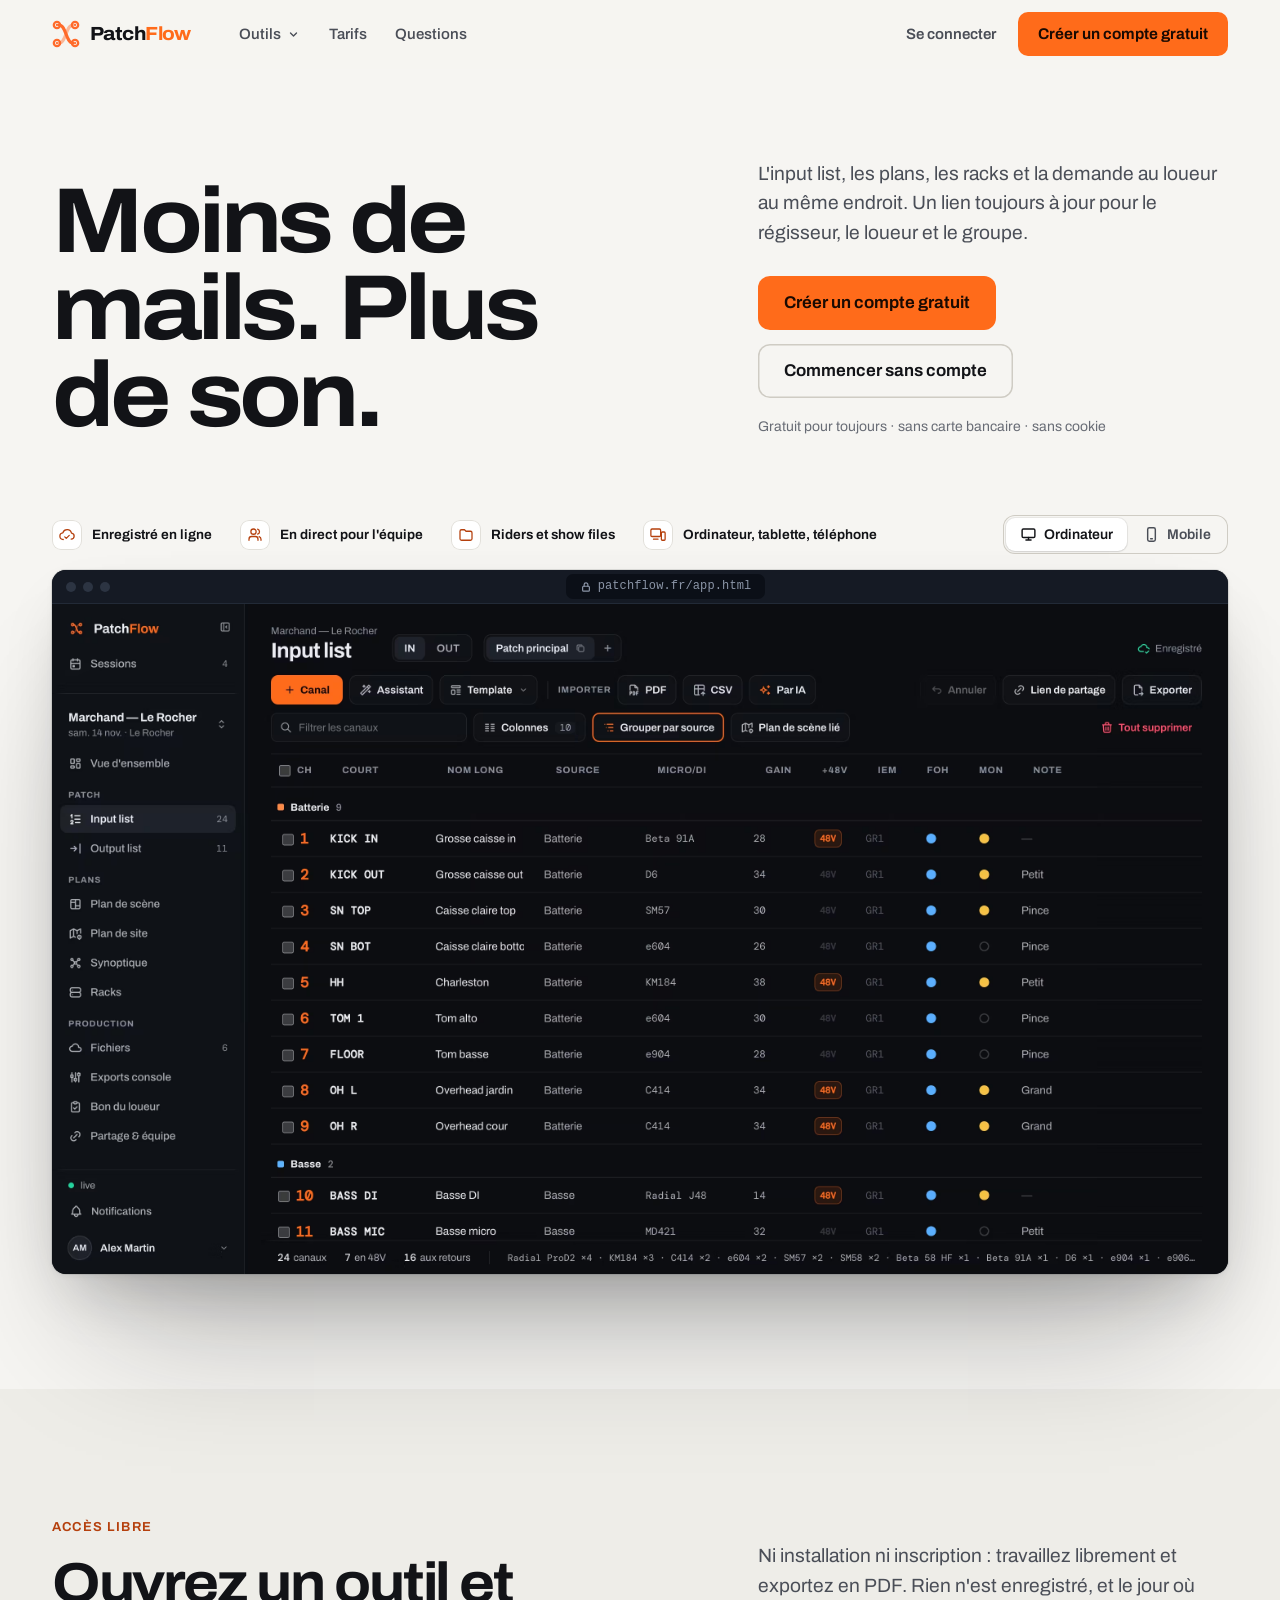
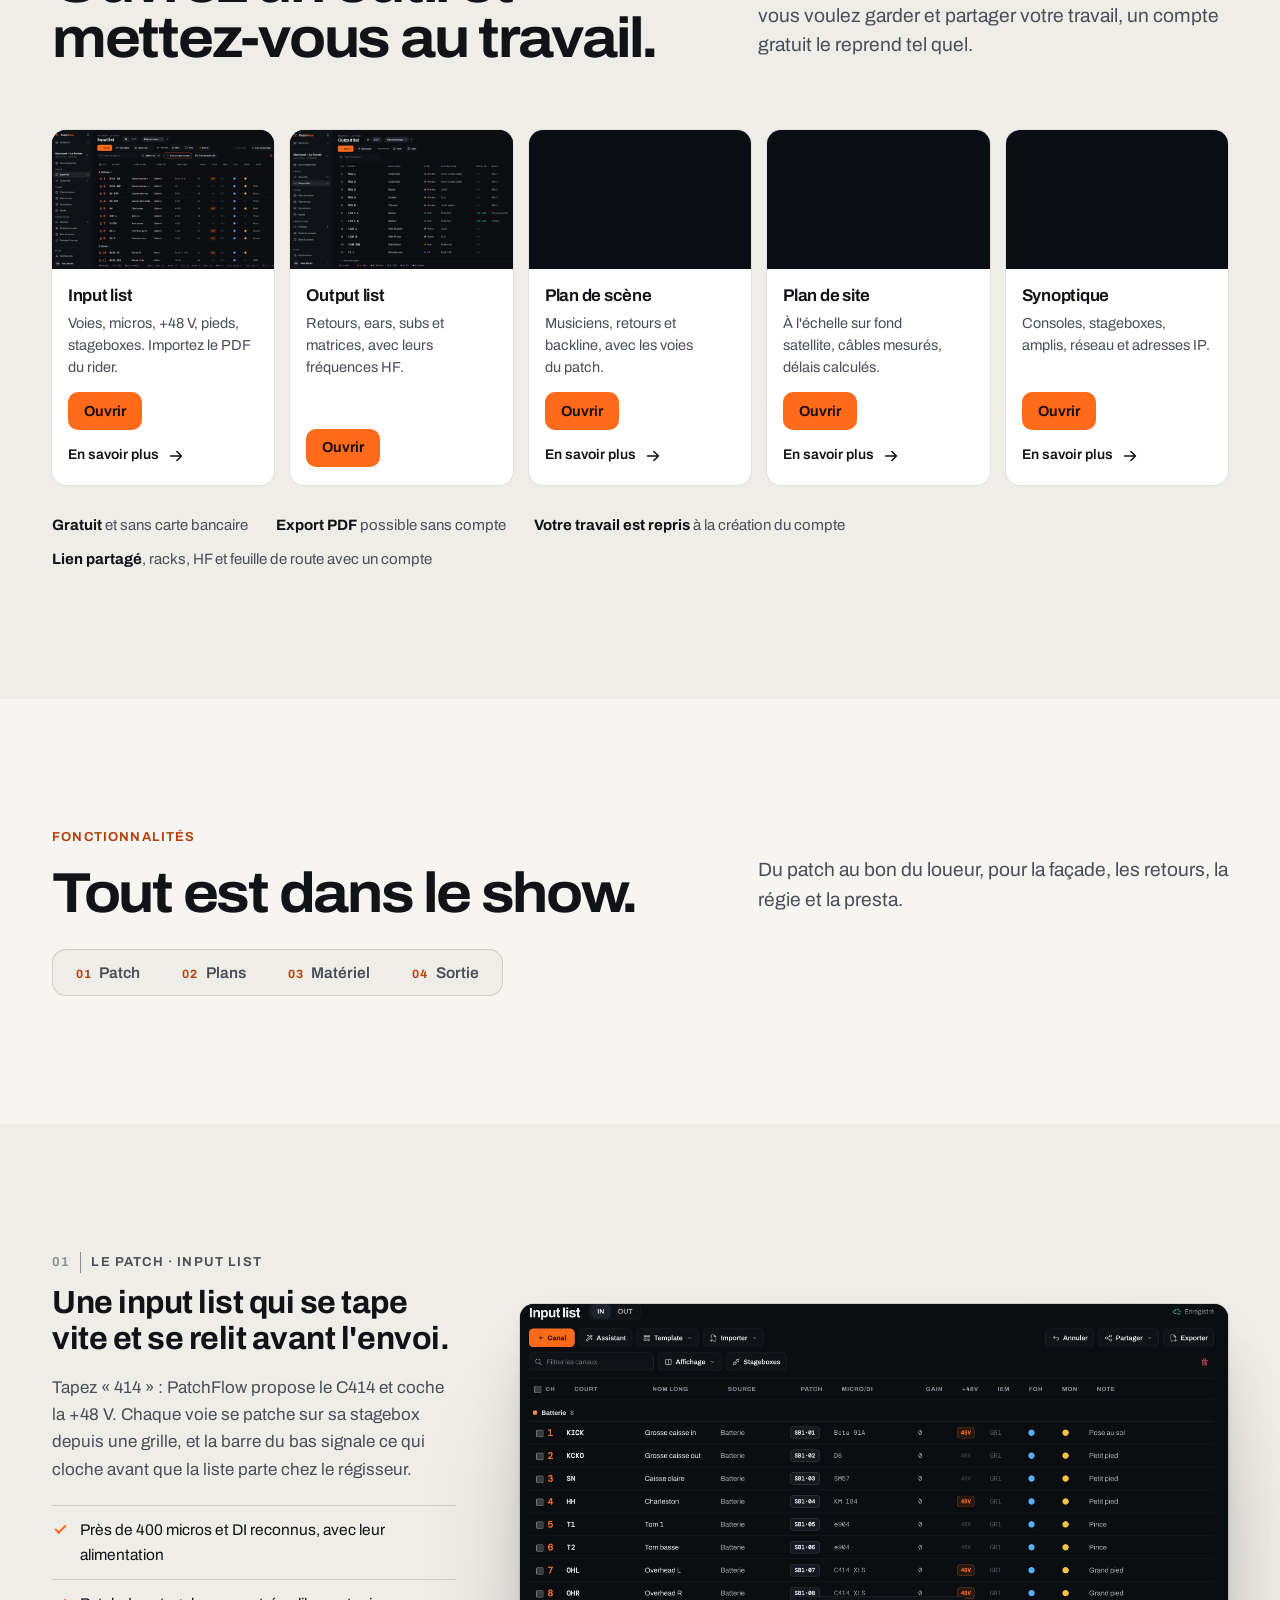
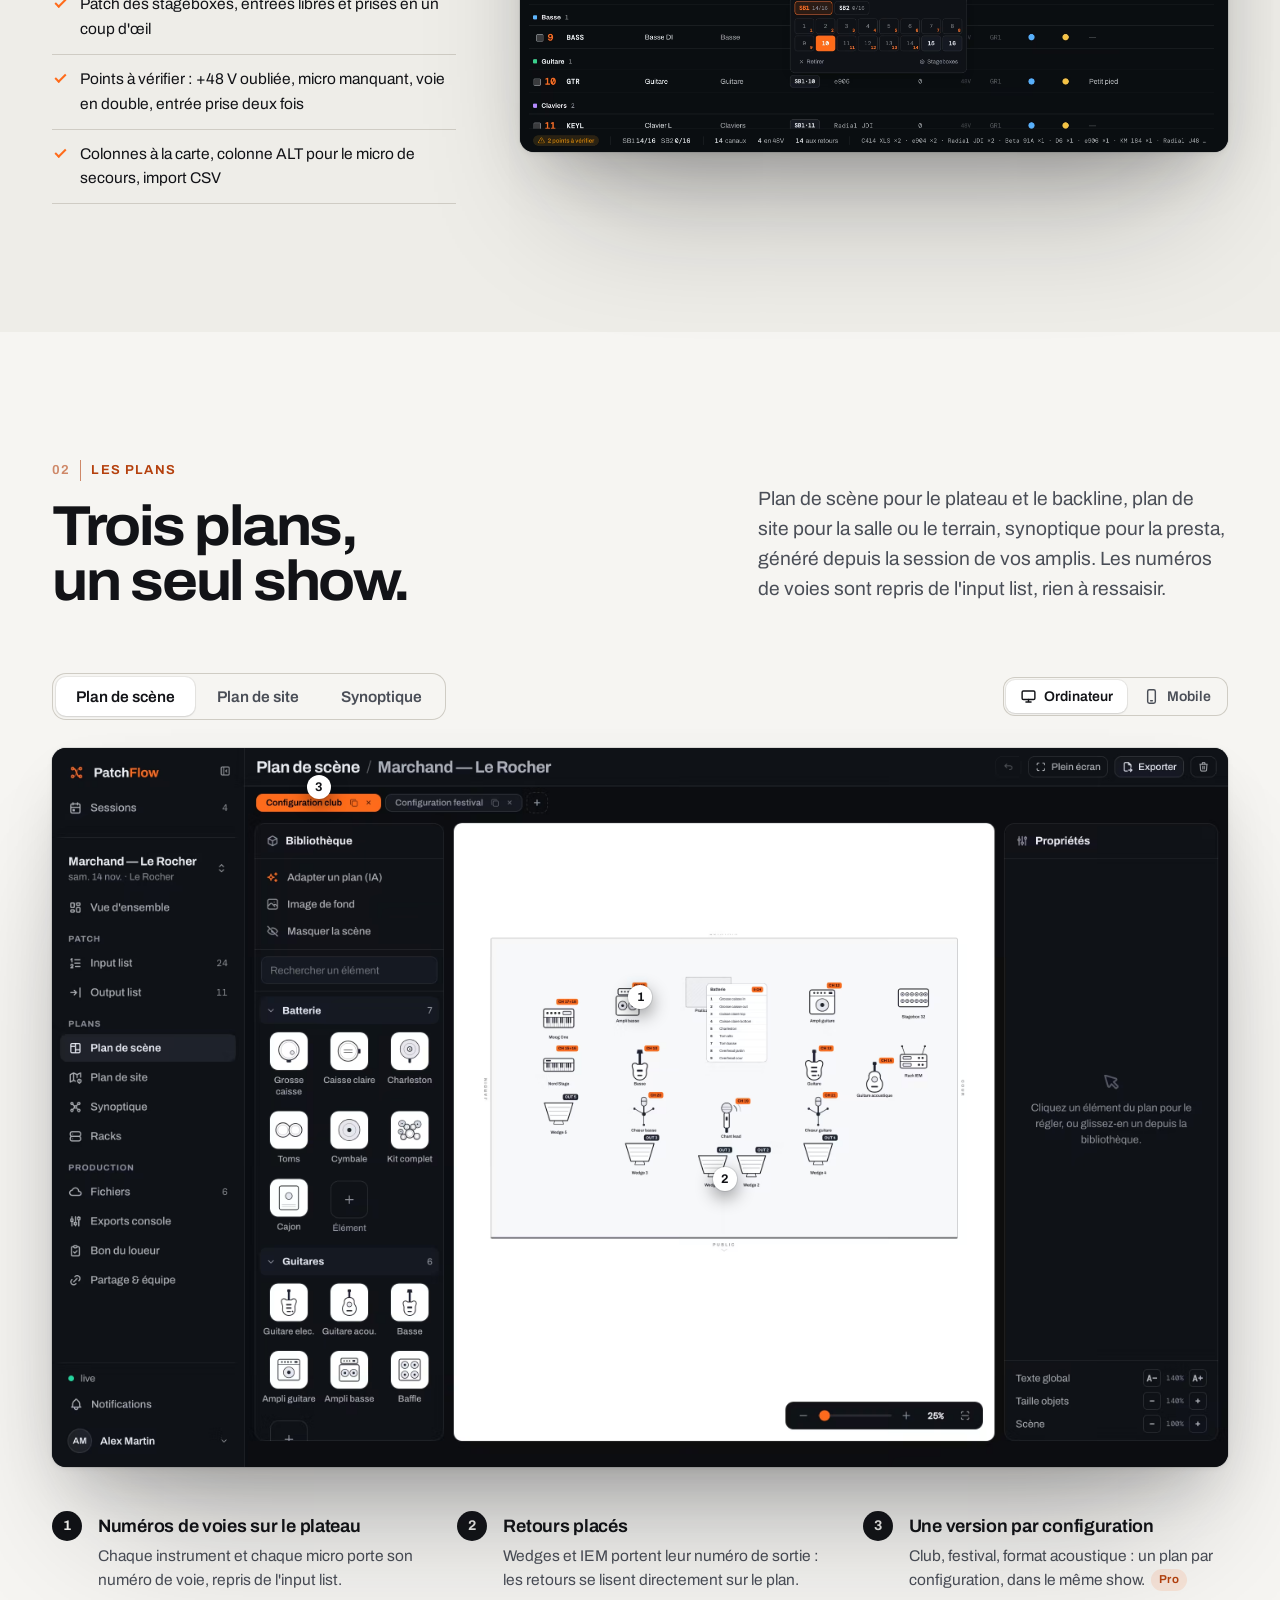
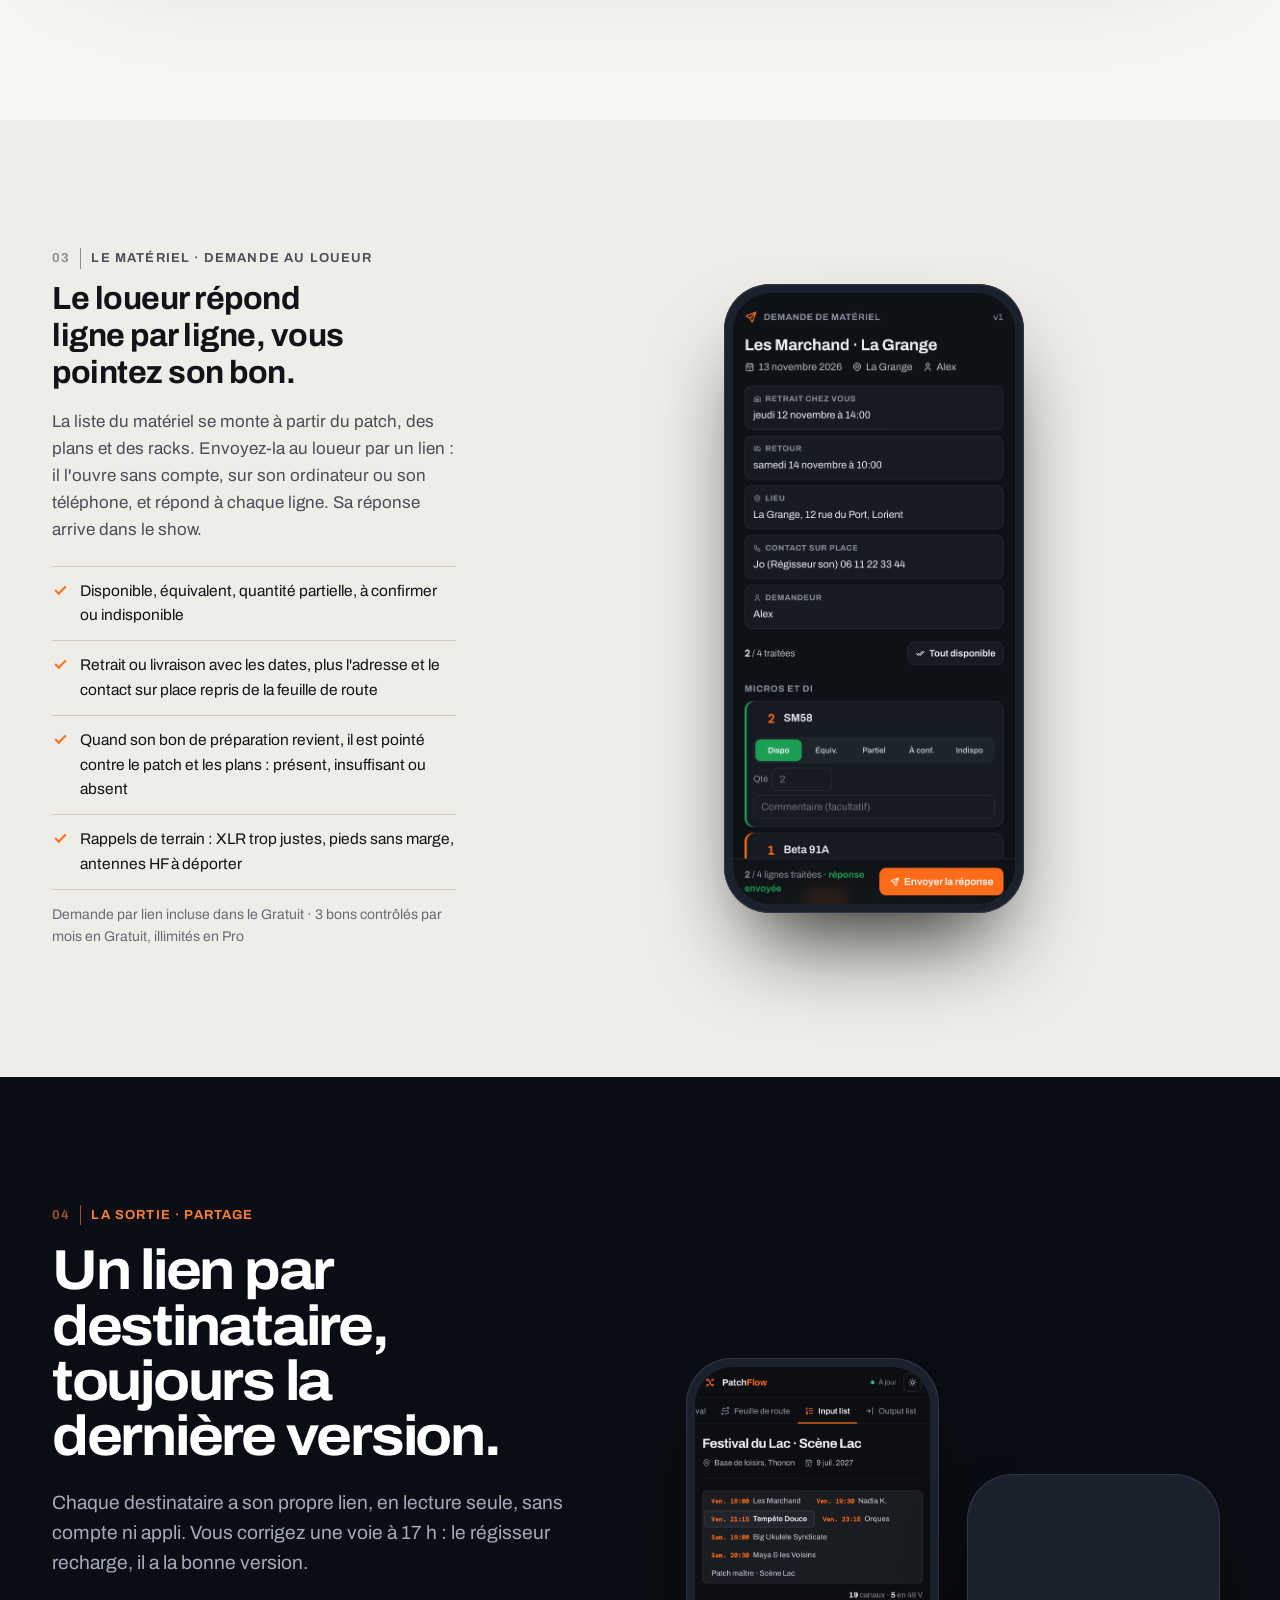
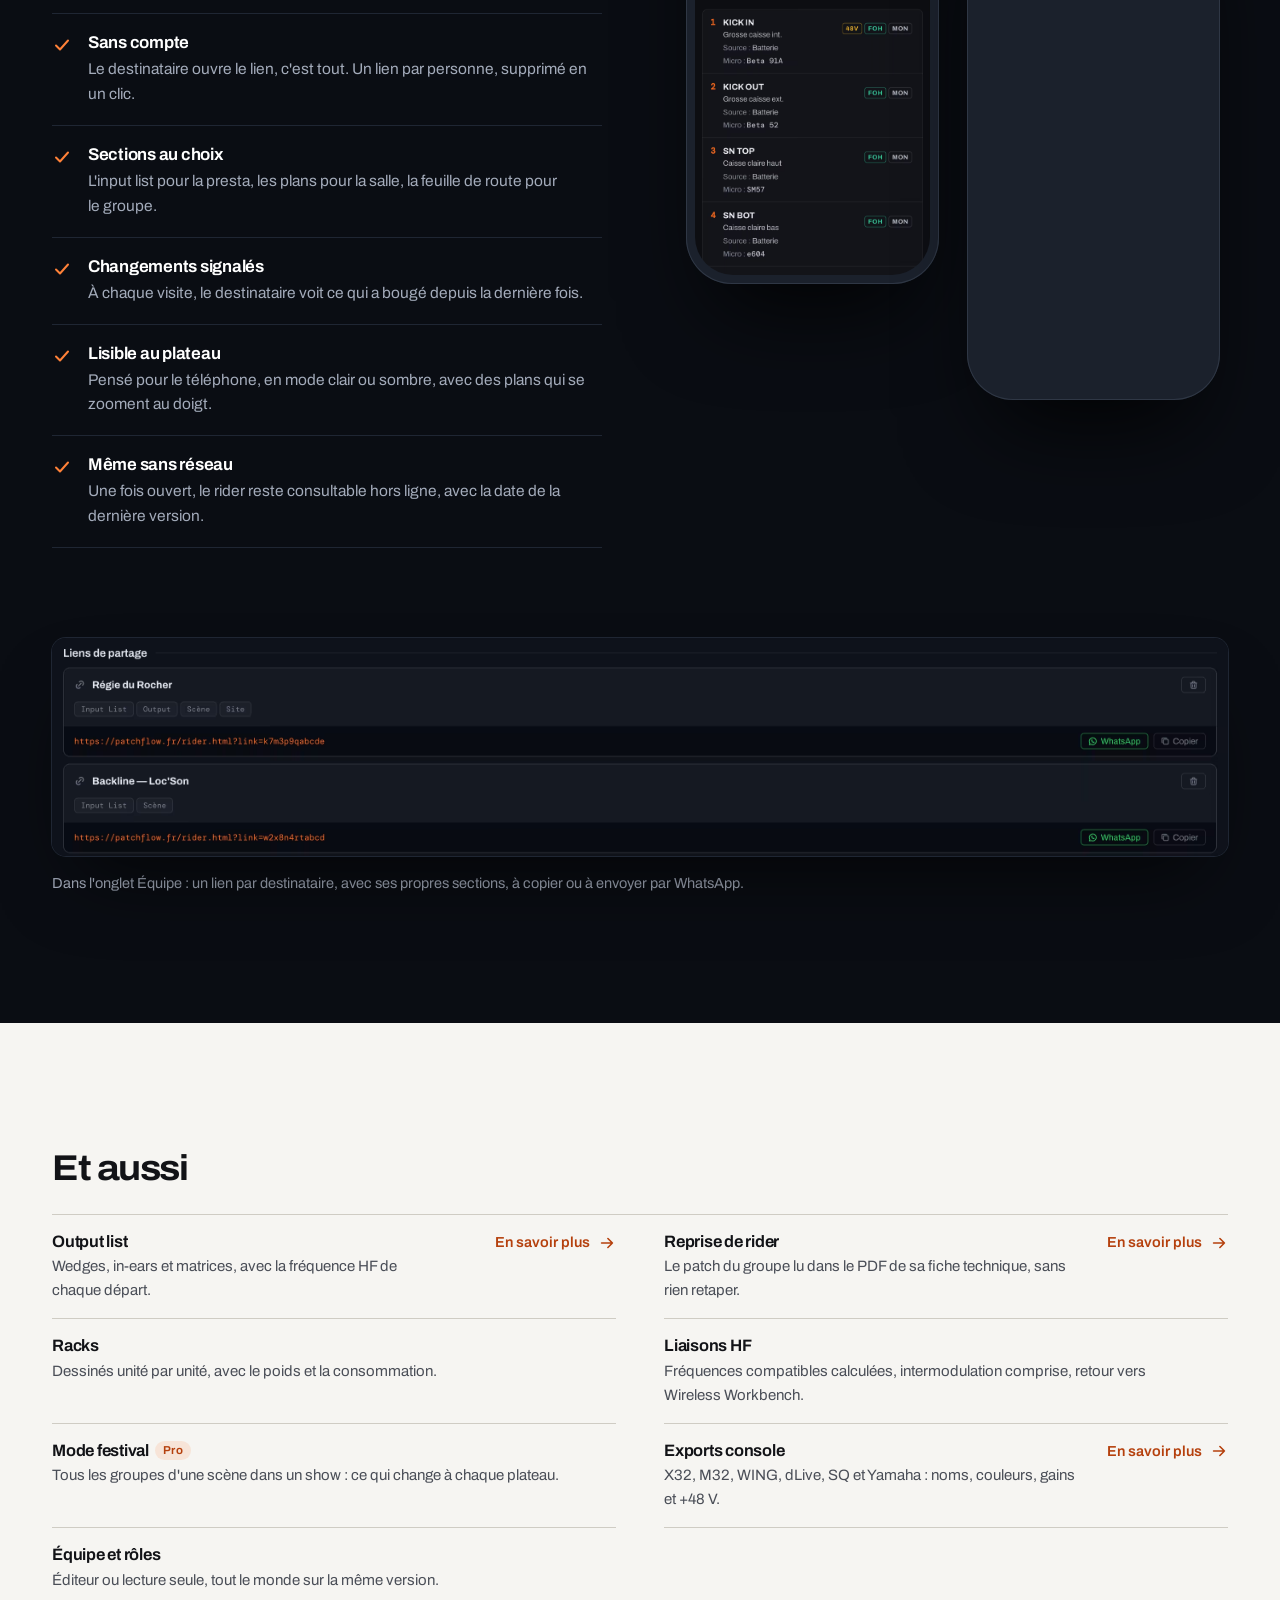
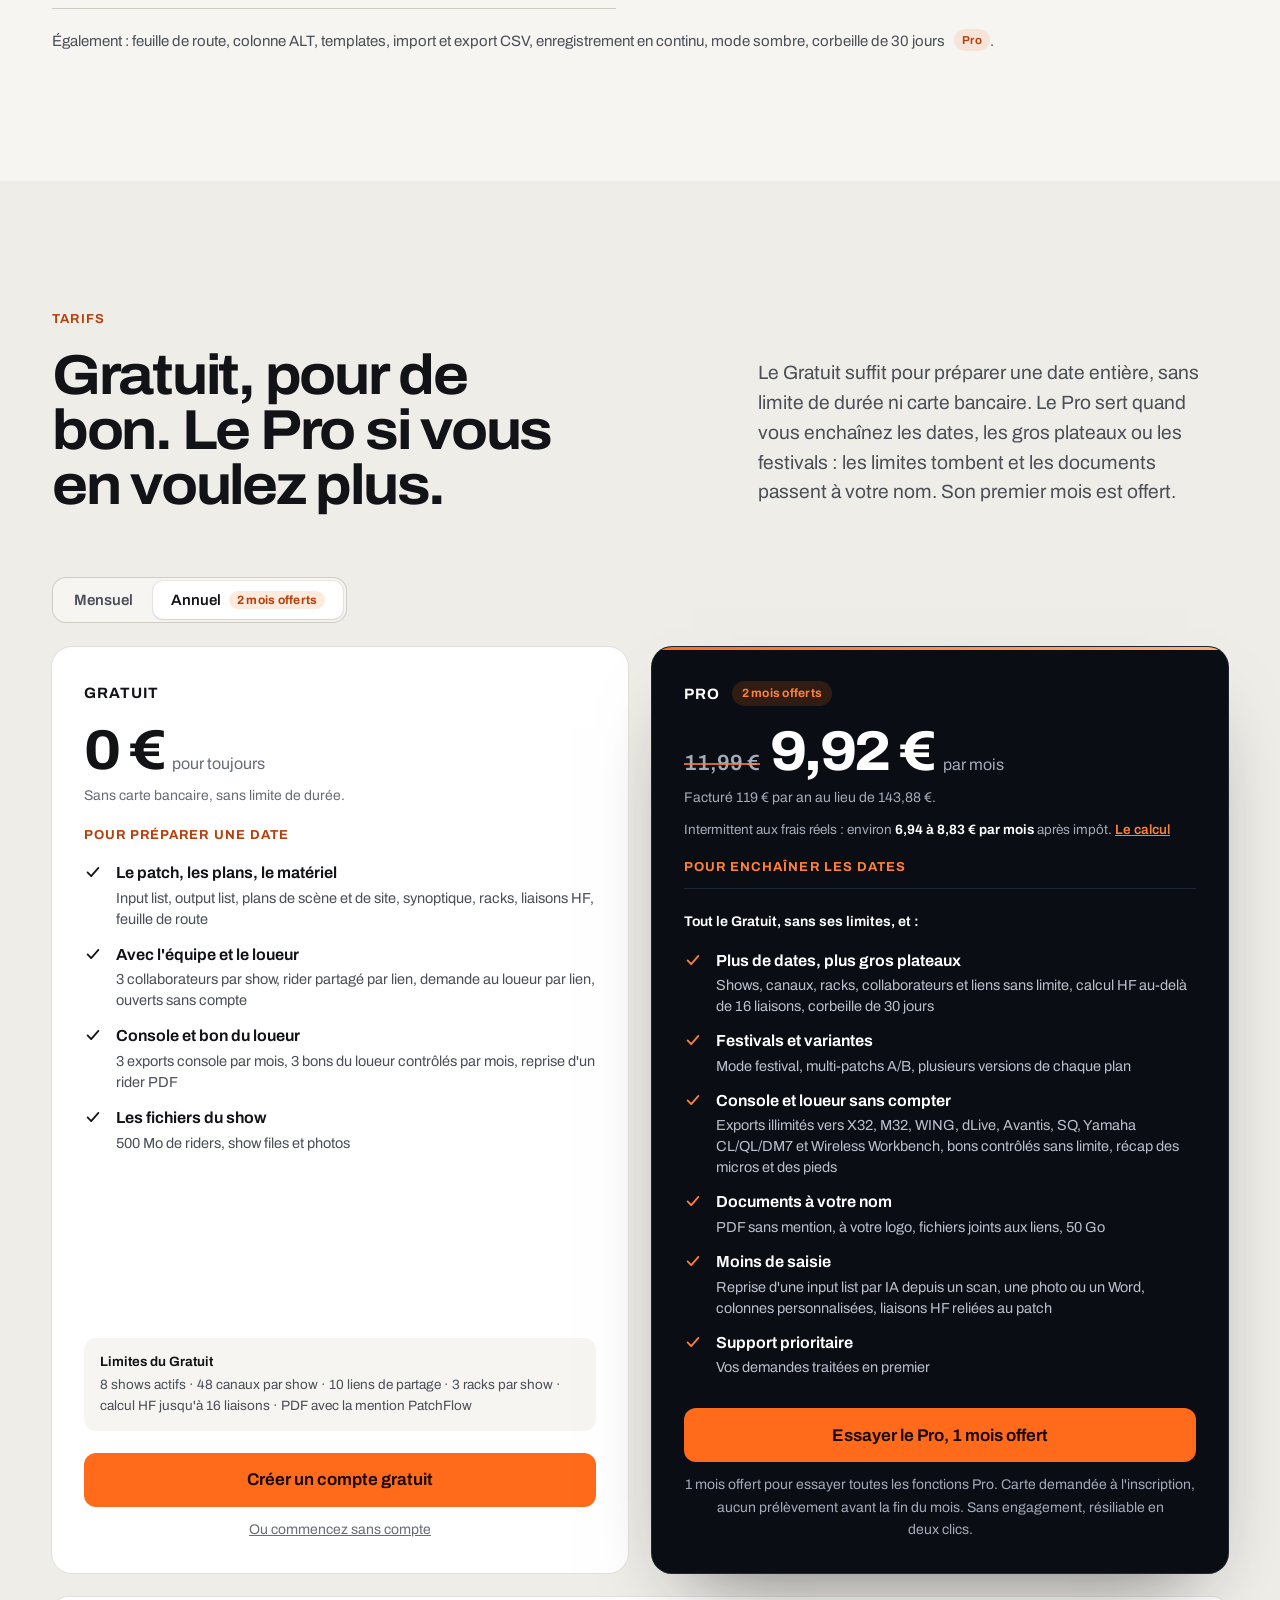
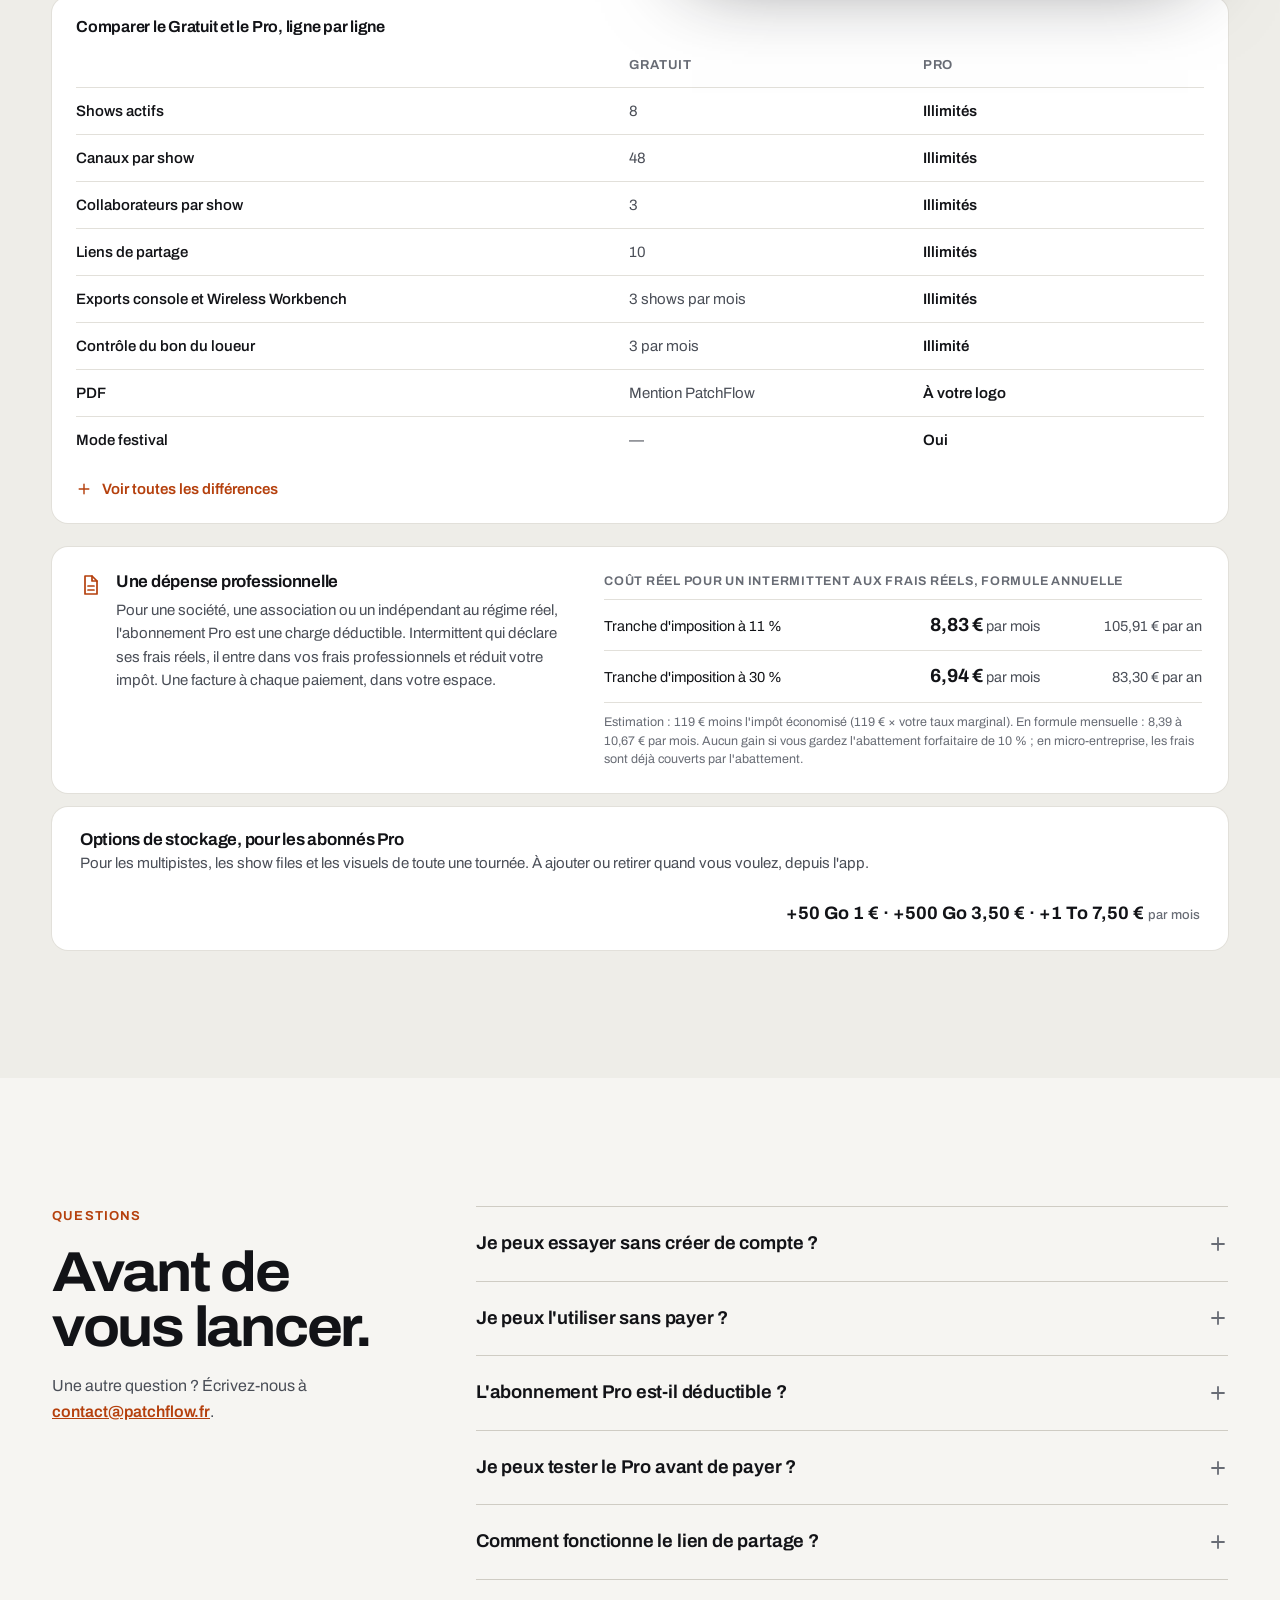
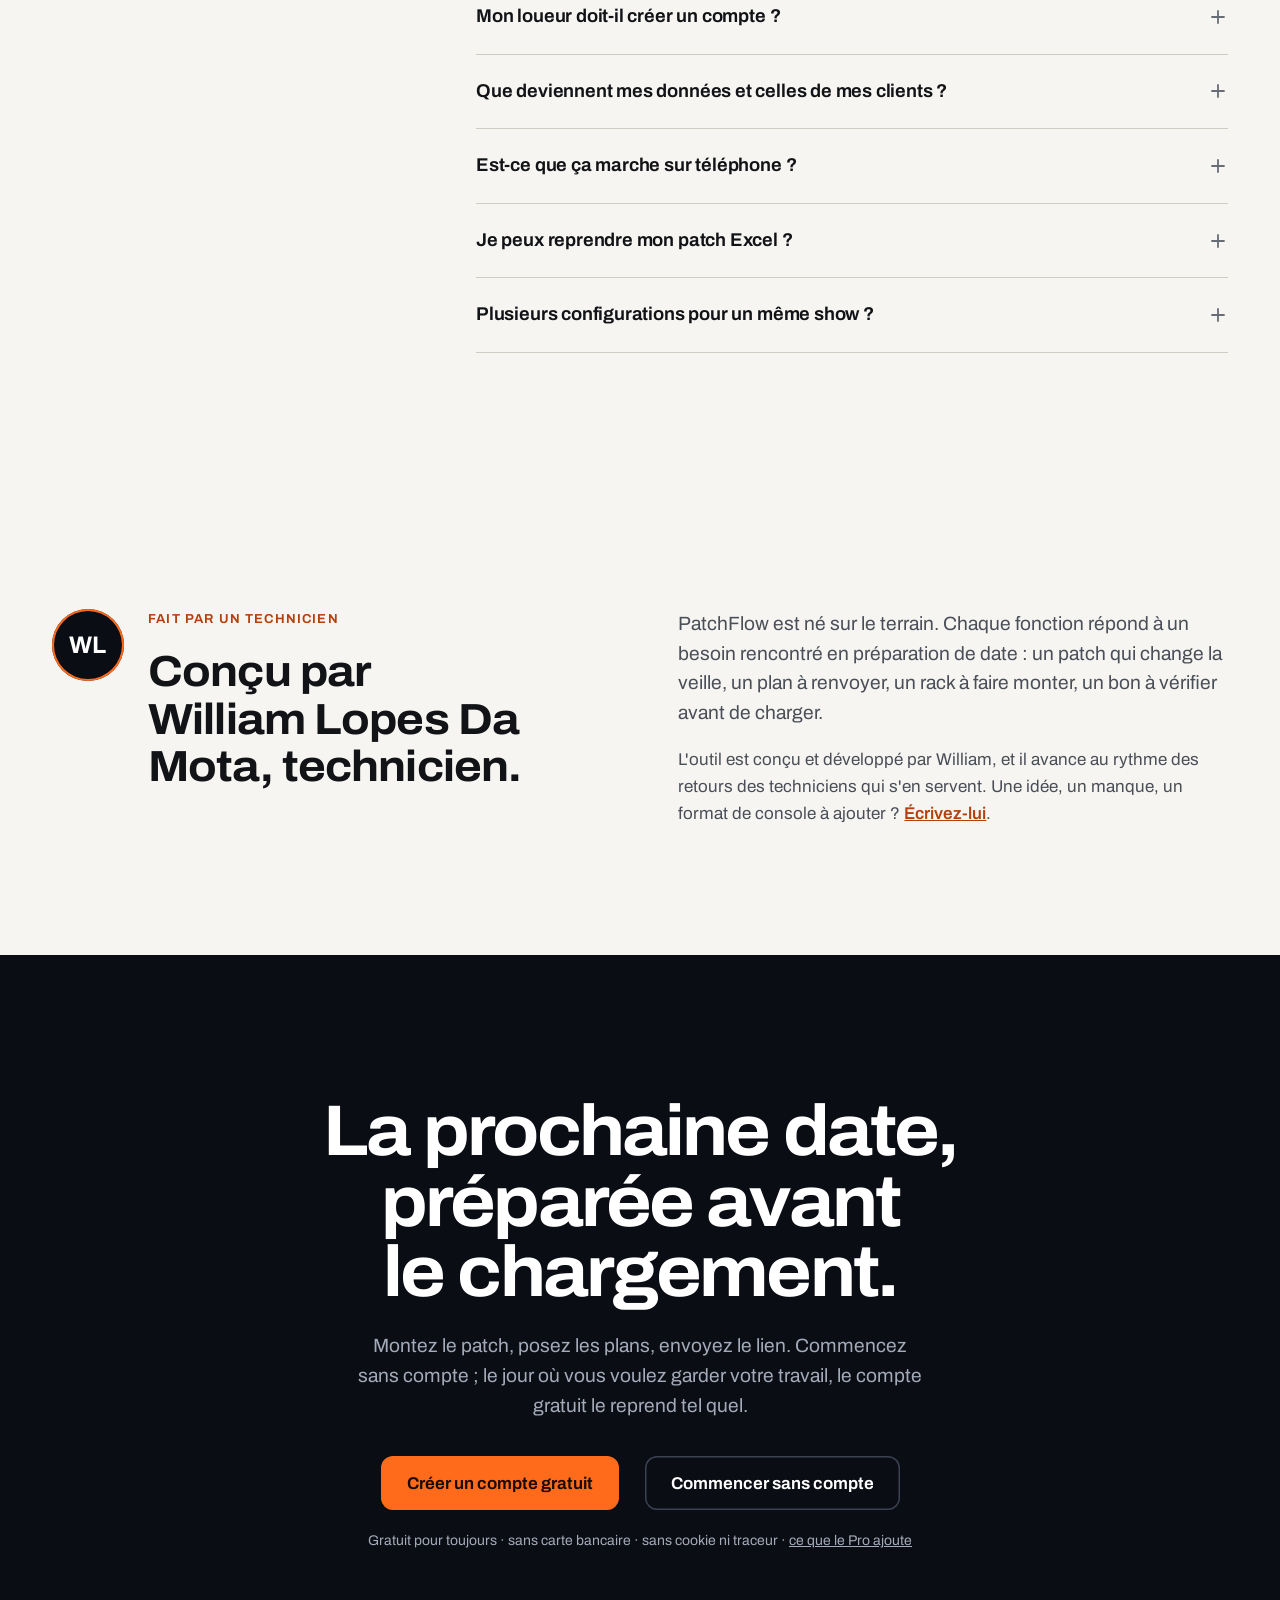
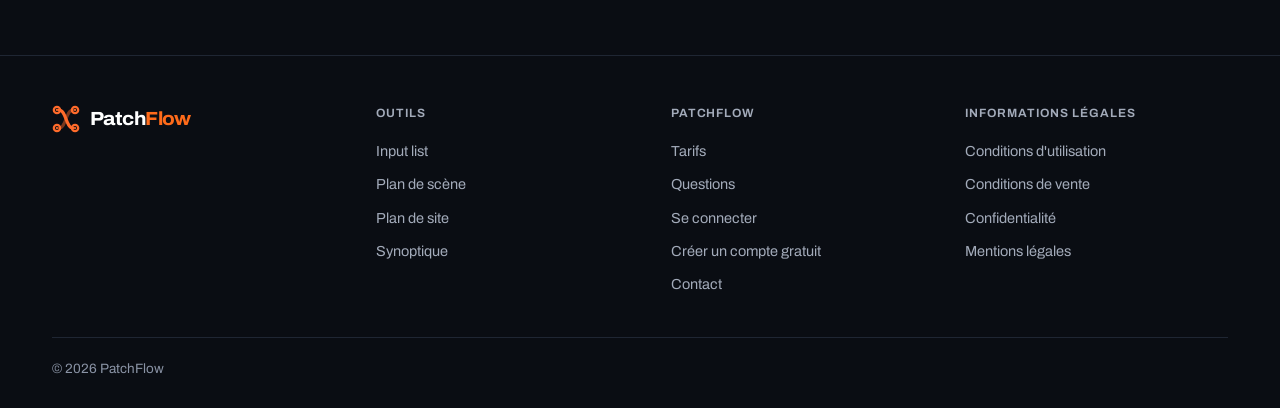
==== commit f99d73b6: "Accueil : « Tout est dans le show » réduit au titre et à quatre liens vers les sections 01 à 04, tit" ====
--- a/index.html
+++ b/index.html
@@ -252,7 +252,7 @@
 .aussi ul{list-style:none;columns:3;column-gap:40px}
 .aussi li{break-inside:avoid;padding:8px 0;border-bottom:1px solid var(--rule);font-size:15.5px;color:var(--ink2)}
 
-/* ── Et aussi : une ligne par fonction ── */
+/* ── Bloc « Et aussi », une ligne par fonction ── */
 .ea-h{font-size:clamp(26px,2.8vw,36px)}
 .ea{list-style:none;display:grid;grid-template-columns:repeat(2,minmax(0,1fr));gap:0 48px;margin-top:28px;border-top:1px solid var(--rule2)}
 .ea li{display:flex;align-items:baseline;gap:16px;padding:16px 0;border-bottom:1px solid var(--rule2)}
@@ -484,7 +484,7 @@
 .mat.rev .mat-t{order:2}
 .mat.rev{grid-template-columns:minmax(0,7fr) minmax(0,4fr)}
 .mat-t .kicker{margin-bottom:12px}
-.mat-t h3{font-size:clamp(24px,2.6vw,32px);line-height:1.15;letter-spacing:-.015em;margin-bottom:16px}
+.mat-t h2,.mat-t h3{font-size:clamp(24px,2.6vw,32px);font-stretch:100%;line-height:1.15;letter-spacing:-.015em;margin-bottom:16px}
 .mat-t>p{color:var(--ink2)}
 .mat-t .fine{margin-top:14px;font-size:14px;color:var(--ink3)}
 .mat-ph{display:flex;justify-content:center}
@@ -539,7 +539,7 @@
   .card{flex:0 0 84%;scroll-snap-align:center}
   .card:hover{transform:none}
   .card-b{padding:18px 18px 20px}
-  /* Et aussi : étiquettes */
+  /* Bloc des fonctions secondaires : étiquettes */
   .aussi{margin-top:48px;gap:14px}
   .aussi ul{columns:auto;display:flex;flex-wrap:wrap;gap:8px}
   .aussi li{padding:7px 12px;border:0;border-radius:999px;background:var(--card);box-shadow:inset 0 0 0 1px var(--rule2);font-size:14px;color:var(--ink)}
@@ -558,38 +558,14 @@
   .foot{padding-bottom:calc(24px + env(safe-area-inset-bottom))}
 }
 
-/* ══ Fonctionnalités : quatre onglets. Sur ordinateur, un panneau à la fois ; sur téléphone, on les fait glisser ══ */
+/* ══ Fonctionnalités : quatre liens vers les sections 01 à 04 ══ */
 .mt-tabs{display:inline-flex;gap:2px;padding:4px;border-radius:14px;background:var(--bg2);box-shadow:inset 0 0 0 1px var(--rule2);max-width:100%;overflow-x:auto;scrollbar-width:none}
 .mt-tabs::-webkit-scrollbar{display:none}
-.mt-tabs button{display:inline-flex;align-items:baseline;gap:8px;padding:11px 20px;border:0;border-radius:10px;background:transparent;font:600 15.5px var(--f);color:var(--ink2);cursor:pointer;white-space:nowrap;transition:color .15s,background .15s}
-.mt-tabs button span{font-size:12px;font-weight:700;letter-spacing:.06em;font-variant-numeric:tabular-nums;color:var(--ink3)}
-.mt-tabs button:hover{color:var(--ink)}
-.mt-tabs button[aria-selected=true]{background:var(--card);color:var(--ink);box-shadow:0 1px 2px rgba(18,19,23,.10),0 0 0 1px rgba(18,19,23,.06)}
-.mt-tabs button[aria-selected=true] span{color:var(--acc-ink)}
-.mt-track{max-width:var(--w);margin:24px auto 0;padding:0 var(--g)}
-.mt-p{display:grid;grid-template-columns:minmax(0,4fr) minmax(0,8fr);border-radius:20px;background:var(--card);overflow:hidden;
-  box-shadow:0 0 0 1px var(--rule),0 1px 2px rgba(18,19,23,.04),0 24px 48px -28px rgba(18,19,23,.22)}
-.mt-p[hidden]{display:none}
-.mt-p:not([hidden]){animation:panel-in .5s var(--ease)}
-.mt-vis{display:flex;justify-content:center;align-items:flex-start;height:440px;padding:34px 24px 0;overflow:hidden;background:var(--bg2);border-right:1px solid var(--rule)}
-.mt-phone{display:block;width:min(100%,250px);flex:none;aspect-ratio:1170/2532;padding:7px;border-radius:34px;background:#1b212c;
-  box-shadow:inset 0 0 0 1px #2f3745,0 30px 60px -30px rgba(18,19,23,.55)}
-.mt-phone picture,.mt-phone img{display:block;width:100%;height:100%;border-radius:27px;object-fit:cover;object-position:top}
-.mt-list{list-style:none;align-self:center;padding:18px clamp(24px,3.5vw,48px)}
-.mt-list li{display:grid;grid-template-columns:40px minmax(0,1fr);gap:16px;align-items:start;padding:18px 0}
-.mt-list li+li{border-top:1px solid var(--rule)}
-.mt-i{width:40px;height:40px;padding:9px;border-radius:11px;background:var(--bg);color:var(--ink);box-shadow:inset 0 0 0 1px var(--rule)}
-.mt-list b{display:flex;align-items:center;gap:6px;font-size:17px;font-weight:650;letter-spacing:-.01em}
-.mt-list b .tag{display:inline-block;margin:0 0 0 2px}
-.mt-list span{display:block;margin-top:3px;font-size:15.5px;line-height:1.5;color:var(--ink2)}
-.mt-list span .tag{display:inline-block;margin-top:0}
-.mt-more{display:inline-flex;align-items:center;gap:6px;margin-top:6px;font-size:14.5px;font-weight:600;color:var(--acc-ink);text-decoration:none}
-.mt-more svg{width:15px;height:15px;transition:transform .15s}
-.mt-more:hover{text-decoration:underline}.mt-more:hover svg{transform:translateX(3px)}
-.mt-dots{display:none}
-.mt-aussi{margin-top:24px;font-size:15px;line-height:1.6;color:var(--ink2)}
-.mt-aussi b{color:var(--ink)}
-@media(max-width:1024px) and (min-width:761px){.mt-p{grid-template-columns:minmax(0,5fr) minmax(0,7fr)}}
+.mt-tabs a{display:inline-flex;align-items:baseline;gap:8px;padding:11px 20px;border-radius:10px;font:600 15.5px var(--f);color:var(--ink2);text-decoration:none;white-space:nowrap;transition:color .15s,background .15s}
+.mt-tabs a span{font-size:12px;font-weight:700;letter-spacing:.06em;font-variant-numeric:tabular-nums;color:var(--acc-ink)}
+.mt-tabs a:hover{color:var(--ink);background:var(--card);box-shadow:0 1px 2px rgba(18,19,23,.10),0 0 0 1px rgba(18,19,23,.06)}
+.mtour .head{margin-bottom:28px}
+
 @media(max-width:760px){
   .hero .dsk,.hero .notes,.hero .swipe,.hero .shot-bar .view-sw{display:none!important}
   .hero>.w{display:flex;flex-direction:column}
@@ -602,43 +578,14 @@
   .hero .mshot .mphone{width:min(72%,270px);align-self:flex-start}
   .hero{padding-bottom:20px}
   .hero-grid{margin-bottom:0}
-  #input,#plans,#loueur{display:none}
   .share .link-shot{display:none}
   .mtour{display:block;padding:40px 0 52px;overflow:hidden}
   .mtour h2{font-size:34px}
+  .mt-tabs{display:grid;grid-template-columns:repeat(4,minmax(0,1fr));overflow:visible;margin-top:22px}
+  .mt-tabs a{display:grid;justify-items:center;gap:1px;padding:8px 2px;font-size:13.5px}
+  .mt-tabs a span{font-size:10.5px}
   .mt-sub{margin-top:10px;font-size:15.5px;color:var(--ink2)}
-  .mt-tabs{position:sticky;top:64px;z-index:5;display:grid;overflow:visible;grid-template-columns:repeat(4,minmax(0,1fr));gap:4px;margin-top:22px;padding:4px;border-radius:14px;background:var(--bg2);box-shadow:inset 0 0 0 1px var(--rule)}
-  .mt-tabs button{display:grid;justify-items:center;gap:1px;padding:8px 2px;border:0;border-radius:10px;background:transparent;font:650 13.5px var(--f,inherit);color:var(--ink2);cursor:pointer}
-  .mt-tabs button span{font-size:10.5px;font-weight:700;letter-spacing:.06em;color:var(--ink3)}
-  .mt-tabs button[aria-selected=true]{background:var(--card);color:var(--ink);box-shadow:0 1px 2px rgba(18,19,23,.08),0 0 0 1px var(--rule)}
-  .mt-tabs button[aria-selected=true] span{color:var(--acc-ink)}
-  .mt-track{display:flex;gap:12px;margin-top:16px;padding:0 var(--g) 6px;overflow-x:auto;scroll-snap-type:x mandatory;scroll-padding:0 var(--g);scrollbar-width:none;overscroll-behavior-x:contain}
-  .mt-track::-webkit-scrollbar{display:none}
-  .mt-track{max-width:none;margin:16px 0 0}
-  .mt-p,.mt-p[hidden]{display:block;flex:0 0 100%;scroll-snap-align:start;border-radius:20px;background:var(--card);box-shadow:0 0 0 1px var(--rule),0 18px 36px -24px rgba(18,19,23,.3);overflow:hidden}
-  .mt-p:not([hidden]){animation:none}
   .mtour .head{margin-bottom:0}
-  /* Visuels des onglets : l'écran entier en miniature, pas un détail agrandi */
-  .mt-vis{height:300px;padding:0;overflow:hidden;display:flex;align-items:center;justify-content:center;background:linear-gradient(180deg,var(--bg2),var(--bg));border-right:0;border-bottom:1px solid var(--rule)}
-  .mt-vis picture,.mt-vis img{display:block}
-  .mt-phone{display:block;width:auto;height:268px;aspect-ratio:1170/2532;padding:5px;border-radius:24px;background:#1b212c;box-shadow:0 14px 30px -12px rgba(18,19,23,.45),0 0 0 1px rgba(18,19,23,.12)}
-  .mt-phone picture,.mt-phone img{width:100%;height:100%;border-radius:19px;object-fit:cover;object-position:top}
-  .mt-vis.wide{padding:16px 14px}
-  .mt-vis.wide picture{width:100%;height:100%}
-  .mt-vis.wide img{width:100%;height:100%;object-fit:contain;border-radius:10px;filter:drop-shadow(0 10px 18px rgba(18,19,23,.25))}
-  .mt-list{list-style:none;padding:6px 16px 10px}
-  .mt-list li{display:grid;grid-template-columns:38px minmax(0,1fr);gap:12px;align-items:start;padding:12px 0}
-  .mt-list li+li{border-top:1px solid var(--rule)}
-  .mt-i{width:38px;height:38px;padding:9px;border-radius:11px;background:var(--bg);color:var(--ink);box-shadow:inset 0 0 0 1px var(--rule)}
-  .mt-list b{display:flex;align-items:center;gap:8px;font-size:16px;font-weight:650;letter-spacing:-.005em}
-  .mt-list span{display:block;margin-top:2px;font-size:14.5px;line-height:1.45;color:var(--ink2)}
-  .mt-list span .tag,.mt-list b .tag{display:inline-block;margin-top:0}
-  .mt-dots{display:flex;justify-content:center;gap:6px;margin-top:14px}
-  .mt-more{font-size:14px}
-  .mt-dots i{width:6px;height:6px;border-radius:3px;background:var(--rule2);transition:width .25s,background .25s}
-  .mt-dots i.on{width:18px;background:var(--acc)}
-  .mt-aussi{margin-top:18px;font-size:14.5px;line-height:1.55;color:var(--ink2)}
-  .mt-aussi b{color:var(--ink)}
 }
 
 /* Grands écrans (27-32 pouces) : la page s'élargit pour que les captures, prises sur un écran de 1440 px,
@@ -860,11 +807,7 @@
       <div><p class="kicker">Fonctionnalités</p><h2 id="fonctions-t">Tout est dans le show.</h2></div>
       <p class="lede mt-sub">Du patch au bon du loueur, pour la façade, les retours, la régie et la presta.</p>
     </div>
-    <div class="mt-tabs" role="tablist" aria-label="Familles de fonctionnalités"><button type="button" role="tab" id="mt-t0" aria-selected="true" aria-controls="mt-0" data-i="0"><span>01</span>Patch</button><button type="button" role="tab" id="mt-t1" aria-selected="false" aria-controls="mt-1" tabindex="-1" data-i="1"><span>02</span>Plans</button><button type="button" role="tab" id="mt-t2" aria-selected="false" aria-controls="mt-2" tabindex="-1" data-i="2"><span>03</span>Matériel</button><button type="button" role="tab" id="mt-t3" aria-selected="false" aria-controls="mt-3" tabindex="-1" data-i="3"><span>04</span>Sortie</button></div>
-  </div>
-  <div class="mt-track" id="mt-track"><article class="mt-p" id="mt-0" role="tabpanel" aria-labelledby="mt-t0"><div class="mt-vis"><span class="mt-phone"><picture><source type="image/avif" srcset="img/lp-m-output.avif?v=2"/><img src="img/lp-m-output.jpg?v=2" width="1170" height="2532" loading="lazy" decoding="async" alt="L'output list sur téléphone : wedges, in-ears, side fills, chacun avec son type"/></picture></span></div><ul class="mt-list"><li><svg class="mt-i" viewBox="0 0 24 24" fill="none" stroke="currentColor" stroke-width="1.7" stroke-linecap="round" stroke-linejoin="round" aria-hidden="true"><path d="M9 6h11M9 12h11M9 18h11"/><path d="M4 6h.01M4 12h.01M4 18h.01"/></svg><div><b>Input list</b><span>Micros proposés à la saisie, +48&nbsp;V cochée d'office, patch des stageboxes, liste vérifiée avant l'envoi.</span></div></li><li><svg class="mt-i" viewBox="0 0 24 24" fill="none" stroke="currentColor" stroke-width="1.7" stroke-linecap="round" stroke-linejoin="round" aria-hidden="true"><path d="M4 12h11M11 8l4 4-4 4M19 5v14"/></svg><div><b>Output list</b><span>Wedges, in-ears et leur fréquence HF, une couleur par type de sortie.</span></div></li><li><svg class="mt-i" viewBox="0 0 24 24" fill="none" stroke="currentColor" stroke-width="1.7" stroke-linecap="round" stroke-linejoin="round" aria-hidden="true"><path d="M14 3H7a2 2 0 0 0-2 2v14a2 2 0 0 0 2 2h10a2 2 0 0 0 2-2V8z"/><path d="M14 3v5h5M12 18v-6M9.5 14.5 12 12l2.5 2.5"/></svg><div><b>Reprise d'un rider</b><span>Le patch du groupe lu dans son PDF, sans rien retaper. Scans lus par IA <span class="tag">Pro</span></span></div></li></ul></article><article class="mt-p" id="mt-1" role="tabpanel" aria-labelledby="mt-t1"><div class="mt-vis"><span class="mt-phone"><picture><source type="image/avif" srcset="img/lp-m-plan-site.avif?v=3"/><img src="img/lp-m-plan-site.jpg?v=3" width="1170" height="2532" loading="lazy" decoding="async" alt="Le plan de site dans l'app, sur téléphone : enceintes, régies et tirages de câbles"/></picture></span></div><ul class="mt-list"><li><svg class="mt-i" viewBox="0 0 24 24" fill="none" stroke="currentColor" stroke-width="1.7" stroke-linecap="round" stroke-linejoin="round" aria-hidden="true"><rect x="3" y="4" width="18" height="16" rx="2"/><path d="M3 10h18M9 10v10"/></svg><div><b>Plan de scène</b><span>Instruments et retours placés, numéros de voies repris du patch.</span></div></li><li><svg class="mt-i" viewBox="0 0 24 24" fill="none" stroke="currentColor" stroke-width="1.7" stroke-linecap="round" stroke-linejoin="round" aria-hidden="true"><path d="M9 4 3 6v14l6-2 6 2 6-2V4l-6 2-6-2zM9 4v14M15 6v14"/></svg><div><b>Plan de site</b><span>Enceintes, régies et câbles mesurés, sur le plan de la salle ou la vue satellite IGN.</span></div></li><li><svg class="mt-i" viewBox="0 0 24 24" fill="none" stroke="currentColor" stroke-width="1.7" stroke-linecap="round" stroke-linejoin="round" aria-hidden="true"><circle cx="5" cy="6" r="2"/><circle cx="19" cy="6" r="2"/><circle cx="12" cy="18" r="2"/><path d="M7 6h10M6.2 7.6l4.7 8.6M17.8 7.6l-4.7 8.6"/></svg><div><b>Synoptique</b><span>Généré depuis la session de vos amplis, réseau par réseau.</span></div></li></ul></article><article class="mt-p" id="mt-2" role="tabpanel" aria-labelledby="mt-t2"><div class="mt-vis"><span class="mt-phone"><picture><source type="image/avif" srcset="img/lp-m-racks.avif?v=1"/><img src="img/lp-m-racks.jpg?v=1" width="1170" height="2532" loading="lazy" decoding="async" alt="La page Racks de l'app sur téléphone : rack de régie à deux baies, poids et consommation"/></picture></span></div><ul class="mt-list"><li><svg class="mt-i" viewBox="0 0 24 24" fill="none" stroke="currentColor" stroke-width="1.7" stroke-linecap="round" stroke-linejoin="round" aria-hidden="true"><rect x="4" y="3" width="16" height="18" rx="2"/><path d="M4 9h16M4 15h16M8 6h.01M8 12h.01M8 18h.01"/></svg><div><b>Racks</b><span>Dessinés unité par unité, câblage, poids et consommation compris.</span></div></li><li><svg class="mt-i" viewBox="0 0 24 24" fill="none" stroke="currentColor" stroke-width="1.7" stroke-linecap="round" stroke-linejoin="round" aria-hidden="true"><path d="M12 21V11M8 7a5 5 0 0 1 8 0M5 4a9 9 0 0 1 14 0"/><circle cx="12" cy="10" r="1.2"/></svg><div><b>Liaisons HF</b><span>Fréquences compatibles calculées, intermodulation comprise.</span></div></li><li><svg class="mt-i" viewBox="0 0 24 24" fill="none" stroke="currentColor" stroke-width="1.7" stroke-linecap="round" stroke-linejoin="round" aria-hidden="true"><rect x="5" y="4" width="14" height="17" rx="2"/><path d="M9 4V3h6v1M9 12.5l2 2 4-4.5"/></svg><div><b>Demande au loueur</b><span>Le loueur répond ligne par ligne par un lien, sans compte, puis vous pointez son bon avant de charger.</span></div></li></ul></article><article class="mt-p" id="mt-3" role="tabpanel" aria-labelledby="mt-t3"><div class="mt-vis"><span class="mt-phone"><picture><source type="image/avif" srcset="img/lp-share-il.avif?v=3"/><img src="img/lp-share-il.jpg?v=3" width="1170" height="2532" loading="lazy" decoding="async" alt="Le rider partagé sur téléphone : input list en cartes, avec micro, +48 V, façade et retours"/></picture></span></div><ul class="mt-list"><li><svg class="mt-i" viewBox="0 0 24 24" fill="none" stroke="currentColor" stroke-width="1.7" stroke-linecap="round" stroke-linejoin="round" aria-hidden="true"><path d="M10 14a4 4 0 0 0 5.7 0l3-3a4 4 0 0 0-5.7-5.7l-1 1"/><path d="M14 10a4 4 0 0 0-5.7 0l-3 3a4 4 0 0 0 5.7 5.7l1-1"/></svg><div><b>Lien toujours à jour</b><span>Un lien par destinataire, ouvert sans compte, toujours la dernière version.</span></div></li><li><svg class="mt-i" viewBox="0 0 24 24" fill="none" stroke="currentColor" stroke-width="1.7" stroke-linecap="round" stroke-linejoin="round" aria-hidden="true"><path d="M6 4v6M6 14v6M12 4v2M12 10v10M18 4v9M18 17v3"/><circle cx="6" cy="12" r="2"/><circle cx="12" cy="8" r="2"/><circle cx="18" cy="15" r="2"/></svg><div><b>Exports console</b><span>X32, M32, WING, dLive, SQ, Yamaha&nbsp;: 3 shows par mois en Gratuit, illimités en Pro.</span></div></li><li><svg class="mt-i" viewBox="0 0 24 24" fill="none" stroke="currentColor" stroke-width="1.7" stroke-linecap="round" stroke-linejoin="round" aria-hidden="true"><circle cx="9" cy="8" r="3.2"/><path d="M3 20c0-3.3 2.7-5.5 6-5.5s6 2.2 6 5.5M16 5.2a3.2 3.2 0 0 1 0 5.6M18 14.8c1.9.7 3 2.4 3 5.2"/></svg><div><b>Équipe et rôles</b><span>Ingé retours en éditeur, régisseur en lecture&nbsp;: tout le monde sur la même version.</span></div></li></ul></article></div>
-  <div class="w">
-    <div class="mt-dots" aria-hidden="true"><i class="on"></i><i></i><i></i><i></i></div>
+    <nav class="mt-tabs" aria-label="Aller à une famille de fonctionnalités"><a href="#input"><span>01</span>Patch</a><a href="#plans"><span>02</span>Plans</a><a href="#loueur"><span>03</span>Matériel</a><a href="#partage"><span>04</span>Sortie</a></nav>
   </div>
 </section>
 
@@ -874,7 +817,7 @@
     <div class="mat">
       <div class="mat-t">
         <p class="kicker"><span class="kn">01</span>Le patch · Input list</p>
-        <h3>Une input list qui se tape vite et se relit avant l'envoi.</h3>
+        <h2>Une input list qui se tape vite et se relit avant l'envoi.</h2>
         <p>Tapez «&nbsp;414&nbsp;»&nbsp;: PatchFlow propose le C414 et coche la +48&nbsp;V. Chaque voie se patche sur sa stagebox depuis une grille, et la barre du bas signale ce qui cloche avant que la liste parte chez le régisseur.</p>
         <ul class="ticks">
           <li>Près de 400 micros et DI reconnus, avec leur alimentation</li>
@@ -1011,7 +954,7 @@
     <div class="mat">
       <div class="mat-t">
         <p class="kicker"><span class="kn">03</span>Le matériel · Demande au loueur</p>
-        <h3>Le loueur répond ligne par ligne, vous pointez son bon.</h3>
+        <h2>Le loueur répond ligne par ligne, vous pointez son bon.</h2>
         <p>La liste du matériel se monte à partir du patch, des plans et des racks. Envoyez-la au loueur par un lien&nbsp;: il l'ouvre sans compte, sur son ordinateur ou son téléphone, et répond à chaque ligne. Sa réponse arrive dans le show.</p>
         <ul class="ticks">
           <li>Disponible, équivalent, quantité partielle, à confirmer ou indisponible</li>
@@ -1087,7 +1030,7 @@
 <section class="chapter ea-sec">
   <div class="w">
     <h2 class="ea-h">Et aussi</h2>
-    <ul class="ea"><li><div><h3>Output list</h3><p>Wedges, in-ears et matrices, avec la fréquence HF de chaque départ.</p></div><a class="more" href="/input-list">En savoir plus <svg viewBox="0 0 20 20" fill="none" stroke="currentColor" stroke-width="1.8" stroke-linecap="round" stroke-linejoin="round" aria-hidden="true"><path d="M4 10h12M11 5l5 5-5 5"/></svg></a></li><li><div><h3>Reprise de rider</h3><p>Le patch du groupe lu dans le PDF de sa fiche technique, sans rien retaper.</p></div><a class="more" href="/input-list">En savoir plus <svg viewBox="0 0 20 20" fill="none" stroke="currentColor" stroke-width="1.8" stroke-linecap="round" stroke-linejoin="round" aria-hidden="true"><path d="M4 10h12M11 5l5 5-5 5"/></svg></a></li><li><div><h3>Racks</h3><p>Dessinés unité par unité, avec le poids et la consommation.</p></div></li><li><div><h3>Liaisons HF</h3><p>Fréquences compatibles calculées, intermodulation comprise, retour vers Wireless Workbench.</p></div></li><li><div><h3>Mode festival<span class="tag">Pro</span></h3><p>Tous les groupes d'une scène dans un show&nbsp;: ce qui change à chaque plateau.</p></div></li><li><div><h3>Exports console</h3><p>X32, M32, WING, dLive, SQ et Yamaha&nbsp;: noms, couleurs, gains et +48&nbsp;V.</p></div></li><li><div><h3>Équipe et rôles</h3><p>Éditeur ou lecture seule, tout le monde sur la même version.</p></div></li></ul>
+    <ul class="ea"><li><div><h3>Output list</h3><p>Wedges, in-ears et matrices, avec la fréquence HF de chaque départ.</p></div><a class="more" href="/input-list">En savoir plus <svg viewBox="0 0 20 20" fill="none" stroke="currentColor" stroke-width="1.8" stroke-linecap="round" stroke-linejoin="round" aria-hidden="true"><path d="M4 10h12M11 5l5 5-5 5"/></svg></a></li><li><div><h3>Reprise de rider</h3><p>Le patch du groupe lu dans le PDF de sa fiche technique, sans rien retaper.</p></div><a class="more" href="/input-list">En savoir plus <svg viewBox="0 0 20 20" fill="none" stroke="currentColor" stroke-width="1.8" stroke-linecap="round" stroke-linejoin="round" aria-hidden="true"><path d="M4 10h12M11 5l5 5-5 5"/></svg></a></li><li><div><h3>Racks</h3><p>Dessinés unité par unité, avec le poids et la consommation.</p></div></li><li><div><h3>Liaisons HF</h3><p>Fréquences compatibles calculées, intermodulation comprise, retour vers Wireless Workbench.</p></div></li><li><div><h3>Mode festival<span class="tag">Pro</span></h3><p>Tous les groupes d'une scène dans un show&nbsp;: ce qui change à chaque plateau.</p></div></li><li><div><h3>Exports console</h3><p>X32, M32, WING, dLive, SQ et Yamaha&nbsp;: noms, couleurs, gains et +48&nbsp;V.</p></div><a class="more" href="/input-list">En savoir plus <svg viewBox="0 0 20 20" fill="none" stroke="currentColor" stroke-width="1.8" stroke-linecap="round" stroke-linejoin="round" aria-hidden="true"><path d="M4 10h12M11 5l5 5-5 5"/></svg></a></li><li><div><h3>Équipe et rôles</h3><p>Éditeur ou lecture seule, tout le monde sur la même version.</p></div></li></ul>
     <p class="ea-more">Également&nbsp;: feuille de route, colonne ALT, templates, import et export CSV, enregistrement en continu, mode sombre, corbeille de 30&nbsp;jours <span class="tag">Pro</span>.</p>
   </div>
 </section>
@@ -1556,36 +1499,6 @@
 })();
 </script>
 <script>
-/* Fonctionnalités : quatre onglets. Sur ordinateur, un seul panneau visible ; sur téléphone, les panneaux
-   se font glisser et l'onglet suit. */
-(function(){
-  var tr=document.getElementById('mt-track'); if(!tr) return;
-  var tabs=[].slice.call(document.querySelectorAll('.mt-tabs [role=tab]')), panels=[].slice.call(tr.children),
-      dots=[].slice.call(document.querySelectorAll('.mt-dots i')), cur=0, t=0, mq=window.matchMedia('(max-width: 760px)');
-  function mark(i){
-    cur=i;
-    tabs.forEach(function(b,k){ b.setAttribute('aria-selected',k===i?'true':'false'); b.tabIndex=k===i?0:-1; });
-    panels.forEach(function(p,k){ p.hidden=!mq.matches && k!==i; });
-    dots.forEach(function(d,k){ d.classList.toggle('on',k===i); });
-  }
-  function go(i,smooth){
-    mark(i);
-    if(mq.matches){ var p=panels[i]; if(p) tr.scrollTo({left:p.offsetLeft-tr.offsetLeft-parseFloat(getComputedStyle(tr).paddingLeft||0),behavior:smooth===false?'auto':'smooth'}); }
-  }
-  tabs.forEach(function(b,k){
-    b.addEventListener('click',function(){ go(k); });
-    b.addEventListener('keydown',function(e){
-      var n=e.key==='ArrowRight'?k+1:e.key==='ArrowLeft'?k-1:e.key==='Home'?0:e.key==='End'?tabs.length-1:null;
-      if(n===null) return; e.preventDefault(); n=(n+tabs.length)%tabs.length; go(n); tabs[n].focus();
-    });
-  });
-  tr.addEventListener('scroll',function(){ if(!mq.matches||t) return; t=setTimeout(function(){ t=0; var w=panels[0].offsetWidth+12; mark(Math.max(0,Math.min(tabs.length-1,Math.round(tr.scrollLeft/w)))); },60); },{passive:true});
-  (mq.addEventListener?mq.addEventListener.bind(mq,'change'):mq.addListener.bind(mq))(function(){ go(cur,false); });
-  mark(0);
-  window.__mtGo=go;
-})();
-</script>
-<script>
 /* Origine de l'inscription (statistiques internes, sans cookie) : un visiteur arrivé par un rider partagé
    ou un PDF garde cette origine sur les boutons d'inscription de la page. */
 (function(){ var m=/[?&]from=(rider|pdf)(?:&|$)/.exec(location.search); if(!m) return;
